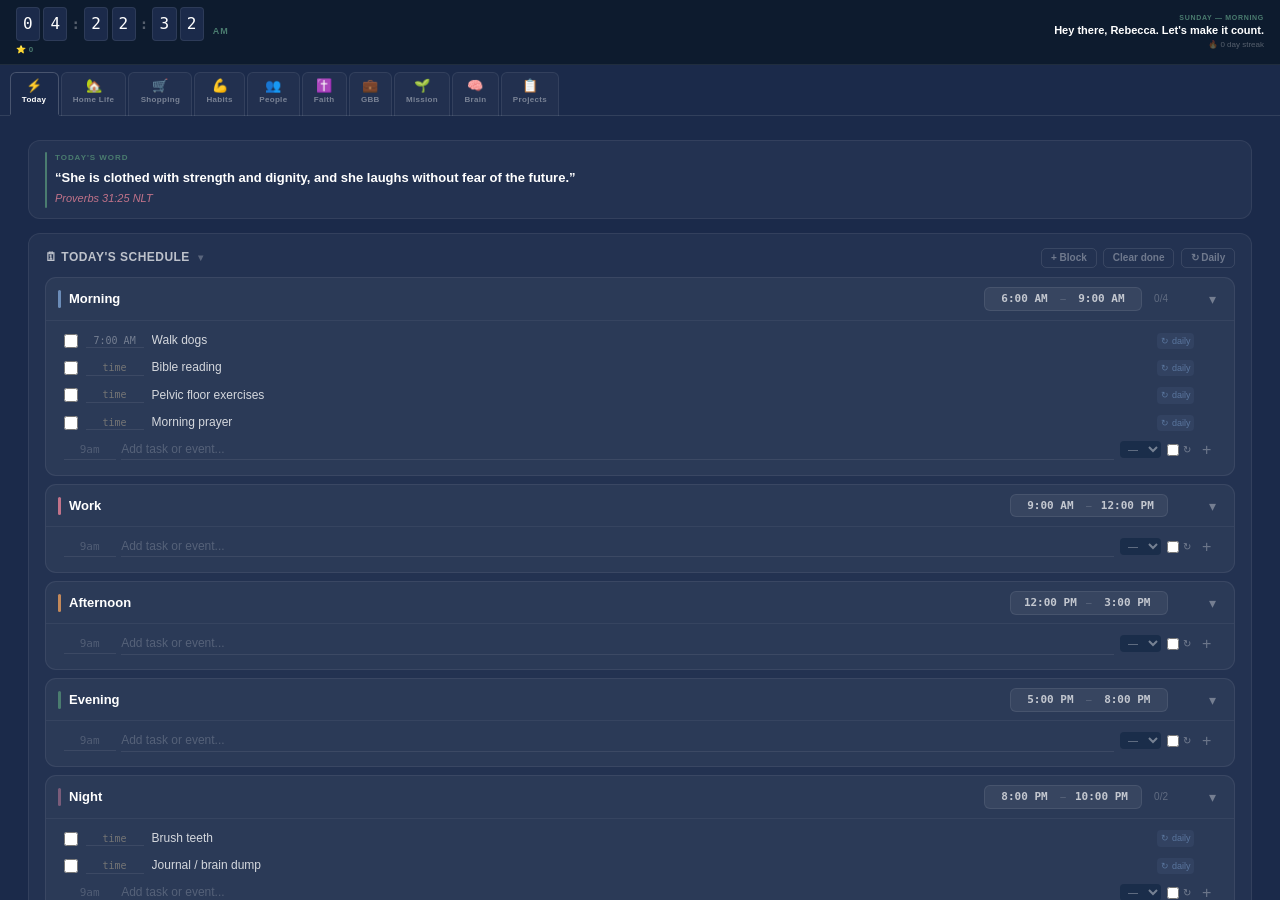
==== index.html @ 8260371f "habits today compact collapsible above at a glance" ====
<!DOCTYPE html>
<html lang="en">
<head>
<meta charset="UTF-8"/>
<meta name="viewport" content="width=device-width, initial-scale=1.0"/>
<title>My Portal — Rebecca Holka</title>
<link href="https://fonts.googleapis.com/css2?family=Cormorant+Garamond:ital,wght@0,400;0,500;0,600;1,400;1,500;1,600&family=DM+Sans:wght@300;400;500;600&display=swap" rel="stylesheet"/>
<style>
*{box-sizing:border-box;margin:0;padding:0}
:root{
  --navy:#1B2A4A;--peony:#C2738A;--sage:#4A7C6F;--amber:#C4895A;
  --plum:#7A5C7A;--teal:#2D6B6B;--cream:#F7EEF1;--faith:#6B8CB8;
  --sidebar-w:220px;
}
html,body{height:100%;font-family:'Inter',sans-serif;background:var(--navy);color:#fff;line-height:1.6;overflow:hidden}
select,select option{background:#1a2d4a;color:#fff;}

/* ══ LAYOUT ══ */
#app{display:flex;height:100vh;position:relative;flex-direction:column}


.nav-panel{
  position:absolute;left:52px;top:0;bottom:0;
  width:220px;
  background:#0d1b2e;
  border-right:1px solid rgba(255,255,255,.1);
  display:flex;flex-direction:column;
  z-index:40;
  transform:translateX(-100%);
  transition:transform .22s cubic-bezier(.4,0,.2,1);
  box-shadow:4px 0 20px rgba(0,0,0,.4);
}
.nav-panel.open{transform:translateX(0)}
.nav-panel-header{padding:1rem 1rem .75rem;border-bottom:1px solid rgba(255,255,255,.06);display:flex;align-items:center;justify-content:space-between}
.nav-panel-title{font-family:'Montserrat',sans-serif;font-size:18px;font-weight:500;color:#fff}
.nav-panel-close{background:none;border:none;color:rgba(255,255,255,.35);cursor:pointer;font-size:18px;padding:2px 5px;line-height:1;transition:color .15s}
.nav-panel-close:hover{color:#fff}
.nav-panel-body{flex:1;overflow-y:auto;padding:.4rem .6rem}
.nav-group-label{font-size:9px;letter-spacing:.15em;text-transform:uppercase;color:rgba(255,255,255,.2);padding:.5rem .4rem .2rem;display:block}
.nav-btn{
  display:flex;align-items:center;gap:8px;width:100%;
  padding:.45rem .55rem;border-radius:7px;
  font-size:13px;font-weight:500;color:rgba(255,255,255,.55);
  cursor:pointer;transition:all .15s;margin-bottom:1px;
  background:none;border:none;font-family:'Inter',sans-serif;text-align:left;
}
.nav-btn:hover{background:rgba(255,255,255,.06);color:rgba(255,255,255,.9)}
.nav-btn.active{color:#fff;font-weight:600}
.nav-btn.active.tab-home{background:rgba(196,137,90,.18)}
.nav-btn.active.tab-homelife{background:rgba(168,152,128,.18)}
.nav-btn.active.tab-people{background:rgba(45,107,107,.18)}
.nav-btn.active.tab-faith{background:rgba(107,140,184,.18)}
.nav-btn.active.tab-mission{background:rgba(74,124,111,.18)}
.nav-btn.active.tab-brain{background:rgba(122,92,122,.18)}
.nav-btn.active.tab-habits{background:rgba(74,124,111,.18)}
.nav-btn.active.tab-shopping{background:rgba(196,137,90,.18)}
.nav-btn.active.tab-business{background:rgba(194,115,138,.18)}
.nav-emoji{font-size:14px;width:18px;text-align:center;flex-shrink:0}
.nav-external{font-size:9px;opacity:.4;margin-left:auto}
.nav-panel-footer{padding:.75rem 1rem;border-top:1px solid rgba(255,255,255,.06)}
.user-row{display:flex;align-items:center;gap:8px}
.user-av{width:26px;height:26px;border-radius:50%;background:var(--peony);display:flex;align-items:center;justify-content:center;font-size:11px;font-weight:700;flex-shrink:0}
.user-name{font-size:11px;font-weight:600;color:#fff}
.user-email{font-size:9px;color:rgba(255,255,255,.3)}
.pts-display{font-size:10px;color:var(--sage);margin-top:.2rem;font-weight:600}

/* Nav panel overlay — desktop just darkens content area, mobile covers all */
.nav-overlay{
  display:none;position:absolute;
  top:0;left:272px;right:0;bottom:0;
  background:rgba(0,0,0,.25);z-index:39;
  cursor:pointer;
}
.nav-overlay.open{display:block}

/* ══ CONTENT AREA ══ */
.content{flex:1;display:flex;flex-direction:column;overflow:hidden;position:relative;}


/* ══ HEADER ══ */
.app-header{
  display:flex;align-items:center;justify-content:space-between;
  padding:.6rem 1.1rem .6rem .875rem;
  background:rgba(0,0,0,.2);
  border-bottom:1px solid rgba(255,255,255,.06);
  flex-shrink:0;gap:.75rem;
}
.header-left{display:flex;align-items:center;gap:.6rem;min-width:0;flex:1}
.header-section-title{
  font-family:'Montserrat',sans-serif;
  font-size:18px;font-weight:500;color:#fff;
  white-space:nowrap;
}
.header-recent-tabs{display:flex;gap:.25rem;align-items:center;overflow:hidden;flex:1}
.recent-tab-pill{
  font-size:10px;font-weight:500;color:rgba(255,255,255,.35);
  padding:.18rem .55rem;border-radius:999px;
  border:1px solid rgba(255,255,255,.08);
  background:none;cursor:pointer;white-space:nowrap;
  transition:all .15s;font-family:'Inter',sans-serif;
  flex-shrink:0;
}
.recent-tab-pill:hover{color:#fff;border-color:rgba(255,255,255,.25)}
.header-right{display:flex;align-items:center;gap:.5rem;flex-shrink:0}
.header-time{font-family:'JetBrains Mono',monospace;font-size:11px;color:rgba(255,255,255,.25);padding:.25rem .5rem;background:rgba(255,255,255,.04);border-radius:5px}
.header-pts{font-size:11px;font-weight:700;color:var(--sage);padding:.25rem .6rem;background:rgba(74,124,111,.1);border-radius:999px}
.header-sync{font-size:10px;color:rgba(255,255,255,.25);padding:.25rem .5rem;background:rgba(255,255,255,.04);border-radius:5px;cursor:pointer;border:none;font-family:'Inter',sans-serif;transition:all .15s}
.header-sync:hover{color:#fff;background:rgba(255,255,255,.08)}

/* TOP TABS — recent visited pills */
.top-tabs{display:none}

/* PAGE CONTENT */
.pages{flex:1;overflow-y:auto;background:var(--navy)}
.page{display:none;padding:1.5rem 1.75rem;min-height:100%}
.page.active{display:block;animation:fadeIn .2s ease}
@keyframes fadeIn{from{opacity:0;transform:translateY(6px)}to{opacity:1;transform:translateY(0)}}

/* MOBILE */
@media(max-width:768px){
  .nav-panel{left:0;width:80vw;max-width:280px;transform:translateX(-110%);z-index:100}
  .nav-panel.open{transform:translateX(0)}
  .nav-overlay{left:0;z-index:99}
  .nav-overlay.open{display:block}
  .content.panel-open{margin-left:0}
  .mob-toggle{display:flex!important}
}

/* PAGE CONTENT */
.pages{flex:1;overflow-y:auto;background:var(--navy)}
.page{display:none;padding:1.5rem 1.75rem;min-height:100%}
.page.active{display:block;animation:fadeIn .2s ease}
@keyframes fadeIn{from{opacity:0;transform:translateY(6px)}to{opacity:1;transform:translateY(0)}}

/* ══ COMMON COMPONENTS ══ */
.page-header{margin-bottom:1.25rem}
.page-eyebrow{font-size:10px;letter-spacing:.14em;text-transform:uppercase;color:rgba(255,255,255,.3);margin-bottom:.25rem}
.page-title{font-family:'Montserrat',sans-serif;font-size:26px;font-weight:500;color:#fff}
.page-title em{font-style:italic}

.s-label{font-size:10px;letter-spacing:.12em;text-transform:uppercase;color:rgba(255,255,255,.28);margin-bottom:.5rem;margin-top:1.1rem;display:flex;align-items:center;justify-content:space-between}
.s-action{font-size:10px;color:var(--peony);cursor:pointer;letter-spacing:0;text-transform:none;font-weight:600;background:none;border:none;font-family:'Inter',sans-serif}

.card{background:rgba(255,255,255,.04);border:1px solid rgba(255,255,255,.07);border-radius:12px;padding:1rem 1.1rem;margin-bottom:.75rem}
.card-hdr{display:flex;align-items:center;justify-content:space-between;margin-bottom:.75rem}
.card-title{font-size:11px;font-weight:700;letter-spacing:.1em;text-transform:uppercase;color:rgba(255,255,255,.32)}
.card-link{font-size:11px;color:var(--peony);text-decoration:none;font-weight:600;cursor:pointer}
.card-link:hover{opacity:.75}

.grid2{display:grid;grid-template-columns:1fr 1fr;gap:12px;margin-bottom:.75rem}
.grid3{display:grid;grid-template-columns:1fr 1fr 1fr;gap:10px;margin-bottom:.75rem}
.grid4{display:grid;grid-template-columns:repeat(auto-fill,minmax(72px,1fr));gap:5px;margin-bottom:.5rem}

.dump-box{background:rgba(255,255,255,.05);border:1.5px solid rgba(255,255,255,.09);border-radius:12px;padding:.875rem 1rem;margin-bottom:.75rem}
.dump-box:focus-within{border-color:var(--peony)}
.dump-textarea{width:100%;background:none;border:none;outline:none;font-family:'Inter',sans-serif;font-size:13px;color:#fff;resize:none;min-height:70px;line-height:1.6}
.dump-textarea::placeholder{color:rgba(255,255,255,.22)}

.add-row{display:flex;gap:7px;margin-bottom:.6rem}
.add-input{flex:1;background:rgba(255,255,255,.05);border:1px solid rgba(255,255,255,.09);border-radius:7px;padding:.55rem .8rem;font-family:'Inter',sans-serif;font-size:13px;color:#fff;outline:none}
.add-input:focus{border-color:var(--peony)}
.add-input::placeholder{color:rgba(255,255,255,.22)}
.add-btn{background:rgba(255,255,255,.08);border:1px solid rgba(255,255,255,.11);color:rgba(255,255,255,.65);border-radius:7px;padding:.55rem .9rem;font-family:'Inter',sans-serif;font-size:12px;font-weight:600;cursor:pointer;transition:all .15s;white-space:nowrap}
.add-btn:hover{background:var(--peony);border-color:var(--peony);color:#fff}
.add-select{background:rgba(255,255,255,.05);border:1px solid rgba(255,255,255,.09);border-radius:7px;padding:.55rem .7rem;font-family:'Inter',sans-serif;font-size:12px;color:#fff;outline:none}

.items{display:flex;flex-direction:column;gap:5px;margin-bottom:.6rem}
.item{background:rgba(255,255,255,.04);border:1px solid rgba(255,255,255,.06);border-radius:9px;padding:.65rem .875rem;display:flex;align-items:flex-start;gap:9px;transition:background .15s}
.item:hover{background:rgba(255,255,255,.07)}
.item-dot{width:7px;height:7px;border-radius:50%;flex-shrink:0;margin-top:5px}
.item-text{flex:1;font-size:13px;color:rgba(255,255,255,.82);line-height:1.45;word-break:break-word}
.item-text[contenteditable=true]{outline:none;border-bottom:1px dashed rgba(255,255,255,.12)}
.item-meta{font-size:10px;color:rgba(255,255,255,.28);margin-top:2px}
.item-actions{display:flex;gap:3px;opacity:0;transition:opacity .15s;flex-shrink:0}
.item:hover .item-actions{opacity:1}
.item-btn{background:none;border:none;color:rgba(255,255,255,.28);cursor:pointer;font-size:11px;padding:1px 5px;border-radius:3px;transition:all .15s;font-family:'Inter',sans-serif}
.item-btn:hover{background:rgba(255,255,255,.08);color:#fff}
.item-btn.del:hover{background:rgba(192,57,43,.18);color:#F1948A}





/* SCHEDULE */
.schedule-block{background:rgba(255,255,255,.04);border:1px solid rgba(255,255,255,.07);border-radius:11px;margin-bottom:8px;overflow:hidden;transition:border-color .2s}
.schedule-block:focus-within{border-color:rgba(255,255,255,.14)}
.schedule-header{display:flex;align-items:center;gap:.5rem;padding:.55rem .75rem;border-bottom:1px solid rgba(255,255,255,.05);cursor:pointer}
.schedule-header:hover{background:rgba(255,255,255,.03)}
.schedule-block-color{width:3px;height:18px;border-radius:999px;flex-shrink:0}
.schedule-block-name{font-size:13px;font-weight:600;color:#fff;outline:none;background:none;border:none;font-family:inherit;flex:1;min-width:0;border-bottom:1px solid transparent;transition:border-color .15s;cursor:text}
.schedule-block-name:focus{border-bottom-color:var(--peony)}
.schedule-time-range{display:flex;align-items:center;gap:.2rem;flex-shrink:0;background:rgba(255,255,255,.06);border:1px solid rgba(255,255,255,.08);border-radius:6px;padding:.18rem .45rem}
.schedule-time-range:focus-within{border-color:var(--peony);background:rgba(194,115,138,.08)}
.schedule-time-input{font-size:11px;font-weight:600;color:rgba(255,255,255,.7);background:none;border:none;outline:none;font-family:'JetBrains Mono',monospace;width:65px;text-align:center;transition:color .15s;cursor:text;padding:.1rem 0}
.schedule-time-input:focus{color:#fff}
.schedule-time-sep{font-size:10px;color:rgba(255,255,255,.2)}
.schedule-block-actions{display:flex;gap:.25rem;opacity:0;transition:opacity .15s;flex-shrink:0}
.schedule-header:hover .schedule-block-actions{opacity:1}
.schedule-block-btn{background:none;border:none;color:rgba(255,255,255,.35);cursor:pointer;font-size:11px;padding:2px 5px;border-radius:4px;font-family:inherit;transition:all .15s}
.schedule-block-btn:hover{background:rgba(255,255,255,.08);color:#fff}
.schedule-block-btn.del:hover{color:#F1948A}
.schedule-items{padding:.4rem .75rem .5rem}
.schedule-item{display:flex;align-items:center;gap:.5rem;padding:.3rem .35rem;border-radius:6px;transition:background .15s;group:true}
.schedule-item:hover{background:rgba(255,255,255,.04)}
.schedule-item-check{width:14px;height:14px;accent-color:var(--sage);flex-shrink:0;cursor:pointer}
.schedule-item-text{flex:1;font-size:12px;color:rgba(255,255,255,.8);outline:none;background:none;border:none;font-family:inherit;border-bottom:1px solid transparent;transition:border-color .15s;line-height:1.4;min-width:0}
.schedule-item-text:focus{border-bottom-color:var(--peony);color:#fff}
.schedule-item-text.done-item{text-decoration:line-through;color:rgba(255,255,255,.3)}
.schedule-item-badge{font-size:9px;font-weight:700;padding:1px 5px;border-radius:999px;flex-shrink:0}
.schedule-item-badge.p1{background:rgba(241,148,138,.2);color:#F1948A}
.schedule-item-badge.p2{background:rgba(196,137,90,.2);color:var(--amber)}
.schedule-item-badge.p3{background:rgba(107,140,184,.2);color:var(--faith)}
.schedule-item-badge.appt{background:rgba(194,115,138,.2);color:var(--peony)}
.schedule-item-time{font-size:10px;color:rgba(255,255,255,.3);font-family:'JetBrains Mono',monospace;flex-shrink:0}
.schedule-item-del{background:none;border:none;color:rgba(255,255,255,.0);cursor:pointer;font-size:10px;padding:1px 3px;flex-shrink:0;transition:color .15s}
.schedule-item:hover .schedule-item-del{color:rgba(255,255,255,.25)}
.schedule-item-del:hover{color:#F1948A!important}
.schedule-add-row{display:flex;gap:.35rem;padding:.15rem .35rem .4rem;align-items:center}
.schedule-add-input{flex:1;background:none;border:none;border-bottom:1px solid rgba(255,255,255,.08);outline:none;font-family:inherit;font-size:12px;color:rgba(255,255,255,.6);padding:.2rem 0;transition:border-color .2s}
.schedule-add-input:focus{border-bottom-color:var(--peony);color:#fff}
.schedule-add-input::placeholder{color:rgba(255,255,255,.2)}
.schedule-add-time{width:52px;background:none;border:none;border-bottom:1px solid rgba(255,255,255,.08);outline:none;font-family:'JetBrains Mono',monospace;font-size:11px;color:rgba(255,255,255,.4);padding:.2rem 0;text-align:center;transition:border-color .2s}
.schedule-add-time:focus{border-bottom-color:var(--peony);color:#fff}
.schedule-add-time::placeholder{color:rgba(255,255,255,.18)}
.schedule-add-btn{background:none;border:none;color:rgba(255,255,255,.3);cursor:pointer;font-size:16px;padding:2px 5px;transition:color .15s;line-height:1;flex-shrink:0}
.schedule-add-btn:hover{color:var(--sage)}
.schedule-add-select{background:#1a2d4a;border:none;outline:none;font-family:inherit;font-size:10px;color:rgba(255,255,255,.4);border-radius:4px;padding:2px 4px;flex-shrink:0}

/* PRIORITY CARDS */
.priority-cards{display:flex;flex-direction:column;gap:5px;margin-bottom:.5rem}
.priority-card{display:flex;align-items:flex-start;gap:.5rem;padding:.55rem .7rem;background:rgba(255,255,255,.04);border:1px solid rgba(255,255,255,.06);border-radius:9px;cursor:pointer;transition:all .15s}
.priority-card:hover{background:rgba(255,255,255,.08);border-color:rgba(255,255,255,.12)}
.priority-card.done-priority{opacity:.45}
.priority-num{font-family:'Montserrat',sans-serif;font-size:20px;font-weight:600;color:rgba(255,255,255,.12);flex-shrink:0;width:18px;line-height:1.1}
.priority-card-check{width:15px;height:15px;accent-color:var(--sage);flex-shrink:0;margin-top:3px;cursor:pointer}
.priority-card-content{flex:1;min-width:0}
.priority-card-title{font-size:13px;font-weight:500;color:#fff;line-height:1.4}
.priority-card-meta{display:flex;gap:.35rem;align-items:center;margin-top:.2rem;flex-wrap:wrap}
.priority-card-proj{font-size:9px;font-weight:700;padding:1px 5px;border-radius:999px;text-transform:uppercase}
.priority-card-pts{font-size:9px;color:rgba(255,255,255,.3)}
.priority-empty-slot{padding:.55rem .7rem;border:1px dashed rgba(255,255,255,.08);border-radius:9px;font-size:12px;color:rgba(255,255,255,.2);font-style:italic;text-align:center;cursor:pointer;transition:all .15s}
.priority-empty-slot:hover{border-color:rgba(255,255,255,.18);color:rgba(255,255,255,.45)}



.schedule-item-recur{font-size:9px;color:rgba(107,140,184,.7);flex-shrink:0;padding:1px 4px;border-radius:4px;background:rgba(107,140,184,.1)}
.schedule-recur-toggle{display:flex;align-items:center;gap:.3rem;font-size:10px;color:rgba(255,255,255,.35);cursor:pointer;flex-shrink:0;user-select:none}
.schedule-recur-toggle input{accent-color:var(--faith);width:12px;height:12px}

/* BILLS */
.bills-summary{display:grid;grid-template-columns:1fr 1fr 1fr;gap:8px;margin-bottom:.875rem}
.bill-sum-card{background:rgba(255,255,255,.04);border:1px solid rgba(255,255,255,.06);border-radius:9px;padding:.65rem .75rem;text-align:center}
.bill-sum-val{font-size:20px;font-weight:700;font-family:'Montserrat',sans-serif;color:#fff;line-height:1}
.bill-sum-label{font-size:9px;color:rgba(255,255,255,.3);text-transform:uppercase;letter-spacing:.08em;margin-top:.2rem}
.bill-item{background:rgba(255,255,255,.04);border:1px solid rgba(255,255,255,.06);border-radius:10px;padding:.65rem .875rem;margin-bottom:5px;display:flex;align-items:flex-start;gap:.6rem;transition:all .15s;border-left:3px solid rgba(255,255,255,.1)}
.bill-item:hover{background:rgba(255,255,255,.07)}
.bill-item.overdue{border-left-color:#F1948A;background:rgba(241,148,138,.04)}
.bill-item.due-soon{border-left-color:var(--amber);background:rgba(196,137,90,.04)}
.bill-item.paid{opacity:.42;border-left-color:var(--sage)}
.bill-check{width:15px;height:15px;accent-color:var(--sage);flex-shrink:0;margin-top:3px;cursor:pointer}
.bill-info{flex:1;min-width:0}
.bill-name{font-size:13px;font-weight:500;color:#fff;outline:none;background:none;border:none;font-family:inherit;border-bottom:1px solid transparent;transition:border-color .15s;padding:.1rem 0;width:100%}
.bill-name:focus{border-bottom-color:var(--peony)}
.bill-name.paid-name{text-decoration:line-through;color:rgba(255,255,255,.3)}
.bill-amount-input{font-size:12px;font-weight:700;color:var(--amber);outline:none;background:none;border:none;font-family:inherit;border-bottom:1px solid transparent;transition:border-color .15s;width:75px}
.bill-amount-input:focus{border-bottom-color:var(--peony)}
.bill-due-input{font-size:10px;color:rgba(255,255,255,.35);background:none;border:none;outline:none;font-family:'JetBrains Mono',monospace;border-bottom:1px solid transparent;transition:border-color .15s;cursor:pointer}
.bill-due-input:focus{border-bottom-color:var(--peony);color:#fff}
.bill-badge{font-size:9px;padding:1px 6px;border-radius:999px;font-weight:600}
.bill-actions{display:flex;gap:.25rem;opacity:0;transition:opacity .15s;flex-shrink:0;margin-top:2px}
.bill-item:hover .bill-actions{opacity:1}

/* FINANCIAL LINKS */
.fin-links{display:flex;flex-direction:column;gap:4px;margin-bottom:.75rem}
.fin-link-item{display:flex;align-items:center;gap:.5rem;padding:.45rem .6rem;background:rgba(255,255,255,.04);border:1px solid rgba(255,255,255,.06);border-radius:8px;transition:background .15s}
.fin-link-item:hover{background:rgba(255,255,255,.08)}
.fin-link-icon{font-size:14px;flex-shrink:0;width:20px;text-align:center}
.fin-link-name{font-size:12px;font-weight:500;color:#fff;outline:none;background:none;border:none;font-family:inherit;flex:1;border-bottom:1px solid transparent;transition:border-color .15s}
.fin-link-name:focus{border-bottom-color:var(--peony)}
.fin-link-url{font-size:11px;color:var(--faith);text-decoration:none;outline:none;background:none;border:none;font-family:'JetBrains Mono',monospace;flex:1;border-bottom:1px solid transparent;transition:border-color .15s;cursor:pointer;white-space:nowrap;overflow:hidden;text-overflow:ellipsis;max-width:180px}
.fin-link-url:focus{border-bottom-color:var(--peony);color:#fff}
.fin-link-actions{display:flex;gap:.25rem;opacity:0;transition:opacity .15s}
.fin-link-item:hover .fin-link-actions{opacity:1}

/* HOME BILLS WIDGET */
.bills-widget-item{display:flex;align-items:center;gap:.5rem;padding:.35rem .4rem;border-radius:6px;font-size:12px;transition:background .15s}
.bills-widget-item:hover{background:rgba(255,255,255,.05)}
.bills-widget-dot{width:6px;height:6px;border-radius:50%;flex-shrink:0}
.bills-widget-name{flex:1;color:rgba(255,255,255,.75);font-size:12px}
.bills-widget-amount{color:var(--amber);font-weight:700;font-size:11px;flex-shrink:0}
.bills-widget-due{font-size:10px;color:rgba(255,255,255,.28);font-family:'JetBrains Mono',monospace;flex-shrink:0}


/* PERSISTENT HEADER */





.greeting-date{font-size:10px;color:rgba(255,255,255,.3);margin-top:1px;font-weight:500}







.scripture-label{font-size:8px;font-weight:700;letter-spacing:.12em;color:#4A7C6F;text-transform:uppercase;margin-bottom:3px;font-family:'Montserrat',sans-serif}
.scripture-text-new{font-size:12px;font-weight:700;color:#fff;line-height:1.5;font-family:'Montserrat',sans-serif}
.scripture-ref-new{font-size:10px;color:#C2738A;margin-top:2px;font-style:italic;font-weight:500}

/* HORIZONTAL TAB NAV */
.horiz-tabs{
  display:flex;flex-wrap:wrap-reverse;gap:2px;
  padding:.4rem .6rem 0;
  border-bottom:1px solid rgba(255,255,255,.1);
  width:100%;
}
.horiz-tab{
  display:flex;flex-direction:column;align-items:center;gap:2px;
  padding:.38rem .7rem .48rem;
  border-radius:6px 6px 0 0;
  border:1px solid rgba(255,255,255,.08);
  border-bottom:none;
  background:rgba(255,255,255,.03);
  cursor:pointer;white-space:nowrap;flex-shrink:0;
  transition:all .15s;font-family:'Montserrat',sans-serif;
  position:relative;bottom:-1px;
}
.horiz-tab:hover{background:rgba(255,255,255,.07);border-color:rgba(255,255,255,.15)}
.horiz-tab.active{
  background:#1B2A4A;
  border-color:rgba(255,255,255,.2);
  border-bottom:2px solid #1B2A4A;
  z-index:2;
}
.horiz-tab-icon{font-size:13px;line-height:1}
.horiz-tab-label{font-size:8px;font-weight:600;color:rgba(255,255,255,.4);letter-spacing:.04em}
.horiz-tab.active .horiz-tab-label{color:#fff}
.horiz-tabs-border{display:none}


/* HOME PAGE DESIGN */
.card{background:rgba(255,255,255,.04);border:1px solid rgba(255,255,255,.07);border-radius:12px;padding:.875rem 1rem;margin-bottom:10px;transition:border-color .2s}
.card-hdr{display:flex;align-items:center;justify-content:space-between;margin-bottom:.6rem;user-select:none}
.card-title{font-size:12px;font-weight:700;color:rgba(255,255,255,.7);letter-spacing:.04em;font-family:'Montserrat',sans-serif;display:flex;align-items:center;gap:.25rem}
.s-action{font-size:10px;font-weight:600;color:rgba(255,255,255,.35);background:none;border:1px solid rgba(255,255,255,.1);border-radius:5px;padding:.2rem .55rem;cursor:pointer;font-family:'Montserrat',sans-serif;transition:all .15s;text-decoration:none;white-space:nowrap}
.s-action:hover{color:#fff;border-color:rgba(255,255,255,.3)}

/* CONTACT CARD */
.contact-grid{display:grid;grid-template-columns:repeat(auto-fill,minmax(180px,1fr));gap:10px;margin-bottom:.75rem}
.contact-card{background:rgba(255,255,255,.04);border:1px solid rgba(255,255,255,.06);border-radius:12px;padding:1rem;cursor:pointer;transition:all .2s;position:relative;overflow:hidden}
.contact-card::before{content:'';position:absolute;top:0;left:0;right:0;height:3px}
.contact-card:hover{background:rgba(255,255,255,.08);border-color:rgba(255,255,255,.12);transform:translateY(-1px)}
.contact-av{width:36px;height:36px;border-radius:50%;display:flex;align-items:center;justify-content:center;font-size:13px;font-weight:700;margin-bottom:.6rem;flex-shrink:0}
.contact-name{font-size:14px;font-weight:600;color:#fff;margin-bottom:.15rem;line-height:1.3}
.contact-role{font-size:10px;color:rgba(255,255,255,.35);line-height:1.4;margin-bottom:.5rem}
.contact-badges{display:flex;gap:.3rem;flex-wrap:wrap}
.contact-badge{font-size:9px;padding:1px 6px;border-radius:999px;font-weight:600}
.contact-prayer-icon{position:absolute;top:.6rem;right:.6rem;font-size:13px}

/* CONTACT DETAIL PANEL */
.contact-detail{background:rgba(255,255,255,.03);border:1px solid rgba(255,255,255,.07);border-radius:14px;margin-bottom:.75rem;overflow:hidden}
.contact-detail-header{display:flex;align-items:center;gap:1rem;padding:1.25rem;border-bottom:1px solid rgba(255,255,255,.06);background:rgba(255,255,255,.03)}
.contact-detail-av{width:48px;height:48px;border-radius:50%;display:flex;align-items:center;justify-content:center;font-size:18px;font-weight:700;flex-shrink:0}
.contact-detail-name{font-size:18px;font-weight:600;color:#fff;font-family:'Montserrat',sans-serif;margin-bottom:.2rem}
.contact-detail-role{font-size:12px;color:rgba(255,255,255,.4)}
.contact-detail-actions{margin-left:auto;display:flex;gap:.4rem}
.contact-action-btn{background:rgba(255,255,255,.06);border:1px solid rgba(255,255,255,.1);color:rgba(255,255,255,.6);border-radius:7px;padding:.4rem .75rem;font-size:11px;font-weight:500;cursor:pointer;font-family:'Inter',sans-serif;transition:all .15s;text-decoration:none;display:inline-flex;align-items:center;gap:4px}
.contact-action-btn:hover{background:rgba(255,255,255,.1);color:#fff}
.contact-action-btn.primary{background:var(--peony);border-color:var(--peony);color:#fff}

.contact-detail-body{padding:1rem 1.25rem}
.contact-field-grid{display:grid;grid-template-columns:1fr 1fr;gap:.75rem;margin-bottom:.875rem}
.contact-field{display:flex;flex-direction:column;gap:.2rem}
.contact-field-label{font-size:9px;letter-spacing:.12em;text-transform:uppercase;color:rgba(255,255,255,.28)}
.contact-field-value{font-size:13px;color:rgba(255,255,255,.8);outline:none;background:none;border:none;font-family:'Inter',sans-serif;border-bottom:1px solid transparent;transition:border-color .15s;padding:.1rem 0;width:100%}
.contact-field-value:focus{border-bottom-color:var(--peony);color:#fff}
.contact-field-value::placeholder{color:rgba(255,255,255,.2)}
.contact-section-divider{font-size:9px;letter-spacing:.15em;text-transform:uppercase;color:rgba(255,255,255,.2);margin:.875rem 0 .5rem;padding-bottom:.3rem;border-bottom:1px solid rgba(255,255,255,.05)}
.contact-social-grid{display:grid;grid-template-columns:repeat(auto-fill,minmax(140px,1fr));gap:.5rem;margin-bottom:.75rem}
.contact-social-item{display:flex;align-items:center;gap:.4rem;background:rgba(255,255,255,.04);border-radius:7px;padding:.4rem .6rem}
.contact-social-icon{font-size:12px;flex-shrink:0;width:16px;text-align:center}
.contact-social-input{background:none;border:none;outline:none;font-family:'Inter',sans-serif;font-size:11px;color:rgba(255,255,255,.7);flex:1;width:100%}
.contact-social-input::placeholder{color:rgba(255,255,255,.2)}
.contact-social-input:focus{color:#fff}
.contact-money-grid{display:grid;grid-template-columns:1fr 1fr;gap:.75rem;margin-bottom:.75rem}
.contact-money-card{background:rgba(255,255,255,.04);border-radius:8px;padding:.75rem}
.contact-money-label{font-size:9px;color:rgba(255,255,255,.3);text-transform:uppercase;letter-spacing:.1em;margin-bottom:.3rem}
.contact-money-val{font-size:20px;font-weight:700;color:#fff;font-family:'Montserrat',sans-serif;outline:none;border-bottom:1px solid transparent;transition:border-color .15s;background:none;border:none;width:100%;font-family:'Montserrat',sans-serif}
.contact-money-val:focus{border-bottom-color:var(--amber)}
.activity-log{display:flex;flex-direction:column;gap:4px;margin-top:.4rem}
.activity-item{display:flex;align-items:flex-start;gap:.5rem;padding:.4rem .5rem;border-radius:6px;background:rgba(255,255,255,.03)}
.activity-icon{font-size:12px;flex-shrink:0;margin-top:1px}
.activity-text{font-size:11px;color:rgba(255,255,255,.6);flex:1;line-height:1.4}
.activity-date{font-size:10px;color:rgba(255,255,255,.25);flex-shrink:0;font-family:'JetBrains Mono',monospace}

/* ADD CONTACT FORM */
.add-contact-form{background:rgba(255,255,255,.04);border:1px solid rgba(255,255,255,.08);border-radius:12px;padding:1.1rem;margin-bottom:.75rem;display:none}
.add-contact-form.open{display:block}

/* NEED TO WIDGET */
.needto-list{display:flex;flex-direction:column;gap:5px;margin-bottom:.5rem}
.needto-item{display:flex;align-items:flex-start;gap:8px;padding:.6rem .75rem;background:rgba(255,255,255,.04);border:1px solid rgba(255,255,255,.06);border-radius:9px;transition:all .15s;position:relative}
.needto-item:hover{background:rgba(255,255,255,.07)}
.needto-item.done{opacity:.4}
.needto-item.done .needto-text{text-decoration:line-through}
.needto-type-icon{font-size:16px;flex-shrink:0;width:22px;text-align:center;margin-top:1px}
.needto-content{flex:1;min-width:0}
.needto-person{font-size:10px;font-weight:700;color:var(--peony);margin-bottom:1px;letter-spacing:.04em;text-transform:uppercase}
.needto-text{font-size:13px;color:rgba(255,255,255,.82);line-height:1.4}
.needto-due{font-size:10px;color:rgba(255,255,255,.28);margin-top:2px}
.needto-due.overdue{color:#F1948A}
.needto-due.soon{color:var(--amber)}
.needto-actions{display:flex;gap:3px;opacity:0;transition:opacity .15s;flex-shrink:0}
.needto-item:hover .needto-actions{opacity:1}
.needto-add-form{background:rgba(255,255,255,.04);border:1px solid rgba(255,255,255,.08);border-radius:10px;padding:.875rem;margin-top:.5rem;display:none}
.needto-add-form.open{display:block}
.needto-type-picker{display:flex;gap:.3rem;flex-wrap:wrap;margin-bottom:.6rem}
.nt-btn{font-size:11px;padding:.3rem .75rem;border-radius:999px;border:1px solid rgba(255,255,255,.1);background:none;color:rgba(255,255,255,.4);cursor:pointer;font-family:inherit;transition:all .15s}
.nt-btn:hover{border-color:rgba(255,255,255,.3);color:#fff}
.nt-btn.selected{background:rgba(194,115,138,.2);border-color:var(--peony);color:var(--peony)}

/* DRAG AND DROP */
.drag-over{background:rgba(194,115,138,.1)!important;border:1px dashed var(--peony)!important}
.dragging{opacity:.5;transform:scale(.98)}
.check-item{cursor:grab}
.check-item:active{cursor:grabbing}
.drag-handle{color:rgba(255,255,255,.2);cursor:grab;font-size:12px;padding:0 4px;flex-shrink:0;user-select:none}
.drag-handle:hover{color:rgba(255,255,255,.5)}
.check-item{background:rgba(255,255,255,.04);border:1px solid rgba(255,255,255,.06);border-radius:9px;padding:.62rem .875rem;display:flex;align-items:flex-start;gap:9px;transition:background .15s}
.check-item:hover{background:rgba(255,255,255,.07)}
.check-item input[type=checkbox]{width:15px;height:15px;accent-color:var(--peony);flex-shrink:0;margin-top:2px;cursor:pointer}
.check-item label{font-size:13px;color:rgba(255,255,255,.82);flex:1;cursor:pointer;line-height:1.4}
.check-item.done label{text-decoration:line-through;color:rgba(255,255,255,.3)}
.check-actions{display:flex;gap:3px;opacity:0;transition:opacity .15s}
.check-item:hover .check-actions{opacity:1}

.badge{display:inline-block;font-size:9px;font-weight:700;letter-spacing:.07em;text-transform:uppercase;padding:2px 7px;border-radius:999px}
.badge-active{background:rgba(46,125,82,.18);color:#82C4B5}
.badge-pending{background:rgba(196,137,90,.18);color:var(--amber)}
.badge-building{background:rgba(194,115,138,.18);color:var(--peony)}
.badge-paused{background:rgba(122,92,122,.18);color:#C4A8C4}

.stat-row{display:grid;grid-template-columns:repeat(auto-fill,minmax(120px,1fr));gap:9px;margin-bottom:.75rem}
.stat{background:rgba(255,255,255,.04);border:1px solid rgba(255,255,255,.06);border-radius:9px;padding:.875rem}
.stat-val{font-size:22px;font-weight:700;color:#fff;line-height:1;margin-bottom:.2rem}
.stat-val[contenteditable=true]{outline:none;border-bottom:1px dashed rgba(255,255,255,.18)}
.stat-label{font-size:9px;color:rgba(255,255,255,.32);letter-spacing:.05em;text-transform:uppercase}

.tabs-inner{display:flex;gap:3px;margin-bottom:.875rem;border-bottom:1px solid rgba(255,255,255,.06);padding-bottom:.6rem;flex-wrap:wrap}
.tab-inner{font-size:11px;font-weight:500;padding:.3rem .75rem;border-radius:5px;cursor:pointer;color:rgba(255,255,255,.4);transition:all .15s;background:none;border:none;font-family:'Inter',sans-serif}
.tab-inner:hover{color:rgba(255,255,255,.75)}
.tab-inner.active{background:rgba(255,255,255,.08);color:#fff}
.tab-content-inner{display:none}
.tab-content-inner.active{display:block}

.link-grid{display:grid;grid-template-columns:repeat(auto-fill,minmax(140px,1fr));gap:7px;margin-bottom:.75rem}
.qlink{display:flex;align-items:center;gap:7px;background:rgba(255,255,255,.04);border:1px solid rgba(255,255,255,.06);border-radius:8px;padding:.65rem .8rem;font-size:12px;font-weight:500;color:rgba(255,255,255,.58);text-decoration:none;cursor:pointer;transition:all .15s}
.qlink:hover{background:rgba(255,255,255,.08);color:#fff;border-color:rgba(255,255,255,.12)}
.qlink-emoji{font-size:14px;flex-shrink:0}

.milestone{background:linear-gradient(135deg,rgba(74,124,111,.2),rgba(74,124,111,.1));border:1px solid rgba(74,124,111,.25);border-radius:10px;padding:.875rem 1rem;margin-bottom:.75rem;display:flex;align-items:center;gap:10px}
.milestone-icon{font-size:20px;flex-shrink:0}
.milestone-text strong{display:block;color:#fff;font-size:13px;margin-bottom:.1rem}
.milestone-text span{font-size:12px;color:rgba(255,255,255,.5)}


/* MINI CLOCK ROW */
.clock-row{display:flex;align-items:center;justify-content:space-between;padding:.5rem 1.25rem;border-bottom:1px solid rgba(255,255,255,.06);cursor:pointer;transition:background .15s;user-select:none}
.clock-row:hover{background:rgba(255,255,255,.02)}
.clock-row-left{display:flex;align-items:center}
.mini-flip-group{display:flex;align-items:center;gap:.2rem}
.mini-flip-card{background:#1B2A4A;border-radius:4px;padding:.18rem .38rem;font-family:'JetBrains Mono',monospace;font-size:16px;font-weight:500;color:#fff;letter-spacing:.02em;min-width:24px;text-align:center;border:1px solid rgba(255,255,255,.08)}
.mini-flip-sep{color:rgba(255,255,255,.3);font-size:14px;font-weight:700;font-family:'JetBrains Mono',monospace;padding:0 1px}
.mini-ampm{font-size:9px;font-weight:700;color:#4A7C6F;letter-spacing:.12em;margin-left:.35rem;align-self:flex-end;padding-bottom:2px}
.clock-row-right{display:flex;flex-direction:column;align-items:flex-end;gap:1px}
.clock-row-day{font-size:9px;font-weight:700;color:#4A7C6F;letter-spacing:.1em;text-transform:uppercase}
.clock-row-date{font-size:10px;color:rgba(255,255,255,.35)}
.clock-row-chevron{font-size:9px;color:rgba(255,255,255,.2);margin-top:1px;transition:transform .2s}
.clock-row-chevron.open{transform:rotate(180deg)}

/* FLIP CLOCK */
.flip-display{display:flex;align-items:center;justify-content:center;gap:1.5rem;margin-bottom:1rem;padding:1.25rem;background:rgba(0,0,0,.25);border:1px solid rgba(255,255,255,.07);border-radius:14px;flex-wrap:wrap}
.flip-section{display:flex;flex-direction:column;align-items:center;gap:.4rem}
.flip-section-label{font-size:9px;letter-spacing:.15em;text-transform:uppercase;color:rgba(255,255,255,.25)}
.flip-group{display:flex;gap:.3rem;align-items:center}
.flip-separator{font-size:28px;font-weight:700;color:rgba(255,255,255,.3);line-height:1;margin-bottom:.25rem}
.flip-card{position:relative;width:44px;height:56px;perspective:400px}
.flip-card-inner{width:100%;height:100%;position:relative;transform-style:preserve-3d}
.flip-upper,.flip-lower{position:absolute;width:100%;height:50%;left:0;overflow:hidden;background:#1a2d50;border-radius:4px 4px 0 0}
.flip-lower{top:50%;border-radius:0 0 4px 4px;background:#152540}
.flip-upper span,.flip-lower span{position:absolute;width:100%;height:200%;display:flex;align-items:center;justify-content:center;font-family:"Cormorant Garamond",serif;font-size:36px;font-weight:600;color:#fff;line-height:1}
.flip-lower span{bottom:0}
.flip-line{position:absolute;top:50%;left:0;width:100%;height:1px;background:rgba(0,0,0,.4);z-index:10}
.flip-shadow-top{position:absolute;bottom:0;left:0;width:100%;height:40%;background:linear-gradient(to bottom,transparent,rgba(0,0,0,.3));z-index:5}
.flip-shadow-bot{position:absolute;top:0;left:0;width:100%;height:40%;background:linear-gradient(to top,transparent,rgba(0,0,0,.3));z-index:5}
.flip-animating .flip-upper{animation:flipTop .25s ease-in forwards}
.flip-animating .flip-lower{animation:flipBot .25s ease-out .25s forwards}
 flipTop{0%{transform:rotateX(0)}100%{transform:rotateX(-90deg)}}
 flipBot{0%{transform:rotateX(90deg)}100%{transform:rotateX(0)}}
.flip-cal-day{font-family:"Cormorant Garamond",serif;font-size:52px;font-weight:600;color:#fff;line-height:1;text-align:center;background:#1a2d50;border-radius:6px;padding:.1rem .5rem;min-width:64px}
.flip-cal-month{font-size:11px;font-weight:700;letter-spacing:.15em;text-transform:uppercase;color:var(--peony);background:var(--peony);background:rgba(194,115,138,.15);border:1px solid rgba(194,115,138,.25);border-radius:999px;padding:.25rem .75rem;margin-top:.25rem}
.flip-cal-dow{font-size:10px;color:rgba(255,255,255,.35);letter-spacing:.1em;text-transform:uppercase;margin-top:.2rem}
.flip-divider{width:1px;height:60px;background:rgba(255,255,255,.08)}

/* scripture styles moved to scripture-bar */

.finance-grid{display:grid;grid-template-columns:1fr 1fr;gap:9px;margin-bottom:.75rem}
.finance-card{background:rgba(255,255,255,.04);border:1px solid rgba(255,255,255,.06);border-radius:10px;padding:1rem}
.finance-label{font-size:9px;letter-spacing:.1em;text-transform:uppercase;color:rgba(255,255,255,.28);margin-bottom:.4rem}
.finance-amount{font-size:24px;font-weight:700;color:#fff;font-family:'Montserrat',sans-serif;outline:none}
.finance-amount[contenteditable=true]{border-bottom:1px dashed rgba(255,255,255,.18)}

.person-grid{display:grid;grid-template-columns:repeat(auto-fill,minmax(160px,1fr));gap:9px;margin-bottom:.75rem}
.person-card{background:rgba(255,255,255,.04);border:1px solid rgba(255,255,255,.06);border-radius:10px;padding:.875rem;cursor:pointer;transition:all .2s;position:relative}
.person-card:hover{background:rgba(255,255,255,.07);border-color:rgba(255,255,255,.12)}
.person-av{width:32px;height:32px;border-radius:50%;display:flex;align-items:center;justify-content:center;font-size:12px;font-weight:700;margin-bottom:.6rem}
.person-name{font-size:13px;font-weight:600;color:#fff;margin-bottom:.15rem}
.person-role{font-size:10px;color:rgba(255,255,255,.32)}
.person-prayer{position:absolute;top:.6rem;right:.6rem;font-size:12px}

.detail-panel{background:rgba(255,255,255,.04);border:1px solid rgba(255,255,255,.07);border-radius:12px;padding:1rem 1.1rem;margin-bottom:.75rem;display:none}
.detail-panel.active{display:block}
.detail-hdr{display:flex;justify-content:space-between;align-items:center;margin-bottom:.875rem}
.detail-name{font-size:15px;font-weight:600;color:#fff}
.close-btn{background:none;border:none;color:rgba(255,255,255,.28);cursor:pointer;font-size:15px;padding:2px 5px;transition:color .15s}
.close-btn:hover{color:#fff}

.habit-dot-grid{display:flex;gap:5px;flex-wrap:wrap;margin-top:.5rem}
.h-dot{width:26px;height:26px;border-radius:50%;border:1.5px solid rgba(255,255,255,.1);display:flex;align-items:center;justify-content:center;font-size:11px;cursor:pointer;transition:all .2s;title:attr(title)}
.h-dot.done{background:var(--sage);border-color:var(--sage)}

.glance-grid{display:grid;grid-template-columns:repeat(3,1fr);gap:7px}
.glance-item{background:rgba(255,255,255,.04);border-radius:8px;padding:.65rem;text-align:center;cursor:pointer;transition:background .15s}
.glance-item:hover{background:rgba(255,255,255,.08)}
.glance-val{font-size:22px;font-weight:700;color:#fff;line-height:1;margin-bottom:.15rem}
.glance-label{font-size:9px;letter-spacing:.06em;text-transform:uppercase;color:rgba(255,255,255,.28)}
.glance-dot{width:5px;height:5px;border-radius:50%;margin:.3rem auto 0;background:rgba(255,255,255,.12)}
.glance-dot.on{background:var(--peony);animation:blink 2s infinite}
@keyframes blink{0%,100%{opacity:1}50%{opacity:.3}}

.appt-item{display:flex;align-items:flex-start;gap:9px;padding:.55rem .7rem;background:rgba(255,255,255,.04);border-radius:7px;border-left:2px solid var(--peony);margin-bottom:5px}
.appt-time{font-size:11px;font-weight:700;color:var(--peony);flex-shrink:0;min-width:40px;margin-top:1px}
.appt-title{font-size:12px;color:#fff;flex:1}
.appt-del{background:none;border:none;color:rgba(255,255,255,.2);cursor:pointer;font-size:11px;padding:1px 4px}
.appt-del:hover{color:#F1948A}

.priority-row{background:rgba(255,255,255,.04);border-radius:9px;margin-bottom:6px;border:1px solid rgba(255,255,255,.06);overflow:hidden;transition:border-color .2s}
.priority-row:focus-within{border-color:rgba(194,115,138,.3)}
.priority-row.done-priority{opacity:.5}
.priority-row.migrated-priority{border-color:rgba(196,137,90,.2);background:rgba(196,137,90,.05)}
.priority-top{display:flex;align-items:flex-start;gap:9px;padding:.55rem .7rem}
.priority-num{font-family:'Montserrat',sans-serif;font-size:18px;color:rgba(255,255,255,.1);flex-shrink:0;width:16px;line-height:1}
.priority-check{width:16px;height:16px;accent-color:var(--sage);flex-shrink:0;margin-top:3px;cursor:pointer}
.priority-input{flex:1;background:none;border:none;outline:none;font-family:'Inter',sans-serif;font-size:13px;color:rgba(255,255,255,.8);resize:none;line-height:1.4;min-height:20px}
.priority-input::placeholder{color:rgba(255,255,255,.2)}
.priority-input:focus{color:#fff}
.priority-input.done-text{text-decoration:line-through;color:rgba(255,255,255,.35)}
.priority-meta{padding:.3rem .7rem .5rem 2.5rem;display:flex;align-items:center;gap:.4rem;flex-wrap:wrap}
.priority-link-btn{font-size:10px;padding:2px 8px;border-radius:999px;border:1px solid rgba(255,255,255,.1);background:none;color:rgba(255,255,255,.3);cursor:pointer;font-family:inherit;transition:all .15s}
.priority-link-btn:hover{border-color:var(--peony);color:var(--peony)}
.priority-link-btn.linked{border-color:var(--sage);color:var(--sage);background:rgba(74,124,111,.1)}
.priority-migrated-badge{font-size:9px;color:var(--amber);font-weight:700;letter-spacing:.06em}
.priority-pts{font-size:9px;font-weight:700;padding:2px 7px;border-radius:999px;background:rgba(74,124,111,.15);color:var(--sage)}
.priority-link-panel{padding:.4rem .7rem .6rem 2.5rem;display:none;border-top:1px solid rgba(255,255,255,.05)}
.priority-link-panel.open{display:block}

/* GBB LINK CARD */
.gbb-portal-card{background:linear-gradient(135deg,rgba(194,115,138,.15),rgba(194,115,138,.08));border:1px solid rgba(194,115,138,.25);border-radius:14px;padding:1.25rem 1.5rem;margin-bottom:1rem;display:flex;align-items:center;justify-content:space-between;gap:1rem}
.gbb-portal-title{font-family:'Montserrat',sans-serif;font-size:20px;color:#fff;margin-bottom:.2rem}
.gbb-portal-sub{font-size:12px;color:rgba(255,255,255,.4)}
.gbb-portal-btn{background:var(--peony);color:#fff;border:none;border-radius:999px;padding:.65rem 1.5rem;font-family:'Inter',sans-serif;font-size:13px;font-weight:600;cursor:pointer;text-decoration:none;white-space:nowrap;display:inline-block}
.gbb-portal-btn:hover{opacity:.85}

.tool-card{display:flex;flex-direction:column;align-items:center;gap:3px;background:rgba(255,255,255,.03);border:1px solid rgba(255,255,255,.06);border-radius:7px;padding:.4rem .3rem;font-size:9px;font-weight:500;color:rgba(255,255,255,.5);text-decoration:none;cursor:pointer;transition:all .15s;text-align:center;min-width:0}
.tool-card:hover{background:rgba(255,255,255,.08);color:#fff;border-color:rgba(255,255,255,.12)}
.tool-link-sm{font-size:11px;color:rgba(255,255,255,.35);text-decoration:none;padding:.2rem .6rem;border-radius:999px;border:1px solid rgba(255,255,255,.08);transition:all .15s;white-space:nowrap}
.tool-link-sm:hover{color:rgba(255,255,255,.75);border-color:rgba(255,255,255,.2)}
.tool-emoji{font-size:16px}

/* TOAST */
.toast{position:fixed;bottom:1.25rem;right:1.25rem;background:var(--sage);color:#fff;padding:.65rem 1.1rem;border-radius:9px;font-size:12px;font-weight:500;display:none;z-index:300;animation:slideUp .25s ease}
.toast.show{display:block}
@keyframes slideUp{from{opacity:0;transform:translateY(8px)}to{opacity:1;transform:translateY(0)}}

/* MOBILE */
.mob-toggle{display:none;position:fixed;top:.65rem;left:.65rem;z-index:200;background:var(--peony);border:none;border-radius:7px;padding:.4rem .55rem;cursor:pointer;color:#fff;font-size:15px}
@media(max-width:768px){
  .mob-toggle{display:block}
  .sidebar{
    position:fixed;top:0;left:0;bottom:0;z-index:100;
    transform:translateX(-100%);transition:transform .25s;
    width:80vw;max-width:280px;
    background:#0e1f35;
    box-shadow:4px 0 24px rgba(0,0,0,.6);
  }
  .sidebar.open{transform:translateX(0)}
  .sidebar-overlay{display:none;position:fixed;inset:0;background:rgba(0,0,0,.5);z-index:99}
  .sidebar.open ~ .sidebar-overlay{display:block}
  #app{display:block}
  .content{height:100vh}
  .page{padding:1rem .875rem}
  .grid2,.finance-grid{grid-template-columns:1fr}
  .grid3,.glance-grid{grid-template-columns:1fr 1fr 1fr}
  .person-grid{grid-template-columns:1fr 1fr}
}
</style>
</head>
<body>
<div id="app">

<!-- ══ CONTENT ══ -->
<div class="content" id="main-content">

  <!-- PERSISTENT HEADER -->
  <div class="portal-header">

    <!-- COMPACT HEADER ROW -->

    <!-- CLOCK + GREETING row -->
    <div style="background:#0d1b2e;border-bottom:1px solid rgba(255,255,255,.08);padding:.45rem 1rem;display:flex;align-items:center;justify-content:space-between">

      <!-- CLOCK left -->
      <div style="display:flex;flex-direction:column;gap:3px">
        <div class="mini-flip-group">
          <div class="mini-flip-card"><span id="mcu-h1">0</span></div>
          <div class="mini-flip-card"><span id="mcu-h2">0</span></div>
          <div class="mini-flip-sep">:</div>
          <div class="mini-flip-card"><span id="mcu-m1">0</span></div>
          <div class="mini-flip-card"><span id="mcu-m2">0</span></div>
          <div class="mini-flip-sep">:</div>
          <div class="mini-flip-card"><span id="mcu-s1">0</span></div>
          <div class="mini-flip-card"><span id="mcu-s2">0</span></div>
          <div class="mini-ampm" id="mini-ampm">AM</div>
        </div>
        <div style="font-size:8px;font-weight:700;color:#4A7C6F;letter-spacing:.04em" id="header-pts">⭐ 0</div>
      </div>

      <!-- GREETING right -->
      <div style="text-align:right">
        <div style="font-size:7px;font-weight:700;color:#4A7C6F;letter-spacing:.1em;text-transform:uppercase;font-family:'Montserrat',sans-serif" id="greeting-label">Tuesday — Afternoon</div>
        <div style="font-size:11px;font-weight:700;color:#fff;line-height:1.3;font-family:'Montserrat',sans-serif" id="greeting-name">Hey there, Rebecca.</div>
        <div style="font-size:8px;color:rgba(255,255,255,.3);margin-top:1px" id="greeting-streak">🔥 0</div>
      </div>

    </div>

    <!-- HORIZONTAL TAB NAV -->
    <div class="horiz-tabs" id="horiz-tabs">
      <div class="horiz-tab active" data-tab="home" onclick="goTab('home',this)"><div class="horiz-tab-icon">⚡</div><div class="horiz-tab-label">Today</div></div>
      <div class="horiz-tab" data-tab="homelife" onclick="goTab('homelife',this)"><div class="horiz-tab-icon">🏡</div><div class="horiz-tab-label">Home Life</div></div>
      <div class="horiz-tab" data-tab="shopping" onclick="goTab('shopping',this)"><div class="horiz-tab-icon">🛒</div><div class="horiz-tab-label">Shopping</div></div>
      <div class="horiz-tab" data-tab="habits" onclick="goTab('habits',this)"><div class="horiz-tab-icon">💪</div><div class="horiz-tab-label">Habits</div></div>
      <div class="horiz-tab" data-tab="people" onclick="goTab('people',this)"><div class="horiz-tab-icon">👥</div><div class="horiz-tab-label">People</div></div>
      <div class="horiz-tab" data-tab="faith" onclick="goTab('faith',this)"><div class="horiz-tab-icon">✝️</div><div class="horiz-tab-label">Faith</div></div>
      <div class="horiz-tab" data-tab="business" onclick="goTab('business',this)"><div class="horiz-tab-icon">💼</div><div class="horiz-tab-label">GBB</div></div>
      <div class="horiz-tab" data-tab="mission" onclick="goTab('mission',this)"><div class="horiz-tab-icon">🌱</div><div class="horiz-tab-label">Mission</div></div>
      <div class="horiz-tab" data-tab="brain" onclick="goTab('brain',this)"><div class="horiz-tab-icon">🧠</div><div class="horiz-tab-label">Brain</div></div>
      <a class="horiz-tab" href="projects.html" style="text-decoration:none"><div class="horiz-tab-icon">📋</div><div class="horiz-tab-label">Projects</div></a>
    </div>

  </div><!-- end portal-header -->

  <!-- TOP TABS (hidden — kept for JS compatibility) -->
  <div class="top-tabs" id="top-tabs" style="display:none">
    <button class="top-tab active" data-tab="home" onclick="goTab('home',this)">⚡ Today</button>
    <button class="top-tab" data-tab="homelife" onclick="goTab('homelife',this)">🏡 Home Life</button>
    <button class="top-tab" data-tab="shopping" onclick="goTab('shopping',this)">🛒 Shopping</button>
    <button class="top-tab" data-tab="habits" onclick="goTab('habits',this)">💪 Habits</button>
    <button class="top-tab" data-tab="people" onclick="goTab('people',this)">👥 People</button>
    <button class="top-tab" data-tab="faith" onclick="goTab('faith',this)">✝️ Faith</button>
    <button class="top-tab" data-tab="business" onclick="goTab('business',this)">💼 GBB</button>
    <button class="top-tab" data-tab="mission" onclick="goTab('mission',this)">🌱 Mission</button>
    <button class="top-tab" data-tab="brain" onclick="goTab('brain',this)">🧠 Brain</button>
  </div>

  <div class="horiz-tabs-border"></div>
  <!-- PAGES -->
  <div class="pages">

    <!-- ══════════ HOME ══════════ -->
        <div class="page active" id="page-home">

      <!-- TODAY'S SCRIPTURE -->
      <div class="card" style="margin-bottom:14px;padding:.65rem 1rem">
        <div style="display:flex;align-items:flex-start;gap:.5rem">
          <div style="width:2px;background:#4A7C6F;border-radius:999px;align-self:stretch;min-height:32px;flex-shrink:0"></div>
          <div style="flex:1">
            <div style="font-size:8px;font-weight:700;color:#4A7C6F;letter-spacing:.12em;text-transform:uppercase;margin-bottom:3px;font-family:'Montserrat',sans-serif">Today's Word</div>
            <div class="scripture-text" id="scripture-verse" style="font-size:13px;font-weight:700;color:#fff;line-height:1.5;font-family:'Montserrat',sans-serif"></div>
            <div class="scripture-ref" id="scripture-cite" style="font-size:11px;color:#C2738A;font-style:italic;margin-top:3px;font-weight:500"></div>
          </div>
        </div>
      </div>

      <!-- SCHEDULE -->
      <div class="card" style="margin-bottom:14px">
        <div class="card-hdr" data-collapse="sched">
          <div class="card-title">🗓 Today's Schedule <span class="collapse-chevron" style="color:rgba(255,255,255,.25);font-size:10px;margin-left:.25rem">▾</span></div>
          <div style="display:flex;gap:.4rem">
            <button class="s-action" onclick="addScheduleBlock()">+ Block</button>
            <button class="s-action" onclick="clearDoneScheduleItems()">Clear done</button>
            <button class="s-action" onclick="toggleManageRecurring()">↻ Daily</button>
          </div>
        </div>
        <!-- MANAGE RECURRING -->
        <div id="schedule-card-body">
        <div id="manage-recurring" style="display:none;background:rgba(107,140,184,.06);border:1px solid rgba(107,140,184,.15);border-radius:9px;padding:.75rem;margin-bottom:.75rem">
          <div style="font-size:10px;font-weight:700;letter-spacing:.1em;text-transform:uppercase;color:var(--faith);margin-bottom:.5rem">↻ Daily Recurring Items</div>
          <div id="recurring-list"></div>
          <div style="font-size:11px;color:rgba(255,255,255,.25);margin-top:.4rem;font-style:italic">These populate automatically every morning. Edit inline or ✕ to remove.</div>
          </div>
        <div id="schedule-wrap"></div>
        </div>
      </div>

      <!-- TODAY'S PRIORITIES -->
      <div class="card" style="margin-bottom:14px">
        <div class="card-hdr" data-collapse="priorities">
          <div class="card-title">🎯 Today's Priorities <span class="collapse-chevron" style="color:rgba(255,255,255,.25);font-size:10px;margin-left:.25rem">▾</span></div>
          <a class="s-action" href="projects.html?view=today" style="text-decoration:none">All tasks →</a>
        </div>
        <div id="priorities-body">
        <div class="priority-cards" id="priority-cards"></div>
        <div style="font-size:11px;color:rgba(255,255,255,.25);font-style:italic" id="priority-hint">Flag tasks as P1 · P2 · P3 in any section to surface them here</div>
        </div>
      </div>

      <!-- DAILY LOG WIDGET -->
      <div class="card" style="margin-bottom:14px">
        <div class="card-hdr" data-collapse="log">
          <div class="card-title">📓 Today's Log <span class="collapse-chevron" style="color:rgba(255,255,255,.25);font-size:10px;margin-left:.25rem">▾</span></div>
          <div style="display:flex;gap:.4rem;align-items:center">
            <select class="add-select" id="log-symbol-select" style="font-size:11px;padding:.28rem .5rem;max-width:110px">
              <option value="•">• Task</option>
              <option value="○">○ Event</option>
              <option value="—">— Note</option>
              <option value="*">* Priority</option>
              <option value="†">† Prayer</option>
              <option value="!">! Idea</option>
            </select>
            <select class="add-select" id="log-tag-select" style="font-size:11px;padding:.28rem .5rem;max-width:100px">
              <option value="">No tag</option>
              <option value="home">🏡 Home</option>
              <option value="business">💼 Business</option>
              <option value="faith">✝️ Faith</option>
              <option value="people">👥 People</option>
              <option value="health">💪 Health</option>
              <option value="mission">🌱 Mission</option>
            </select>
            <a href="daily.html" style="font-size:11px;color:rgba(255,255,255,.35);text-decoration:none;padding:.28rem .55rem;border:1px solid rgba(255,255,255,.1);border-radius:5px;transition:all .15s" onmouseover="this.style.color='#fff'" onmouseout="this.style.color='rgba(255,255,255,.35)'">Full log →</a>
          </div>
        </div>
        <div id="log-body">
        <div class="add-row" style="margin-bottom:.5rem">
          <input class="add-input" id="log-entry-input" placeholder="Log something for today..." style="flex:1" onkeydown="if(event.key==='Enter')addDailyLogEntry()"/>
          <button class="add-btn" onclick="addDailyLogEntry()">Log</button>
        </div>
        <div id="home-log-list" style="display:flex;flex-direction:column;gap:3px;max-height:160px;overflow-y:auto"></div>
        </div>
      </div>

      <!-- BILLS WIDGET -->
      <div class="card" style="margin-bottom:14px" id="home-bills-card">
        <div class="card-hdr" data-collapse="bills">
          <div class="card-title">💳 Bills & Money <span class="collapse-chevron" style="color:rgba(255,255,255,.25);font-size:10px;margin-left:.25rem">▾</span></div>
          <button class="s-action" onclick="goToBills()">All bills →</button>
        </div>
        <div id="bills-body"><div id="home-bills-list" style="display:flex;flex-direction:column;gap:3px"></div>
        <div id="home-bills-empty" style="font-size:12px;color:rgba(255,255,255,.2);font-style:italic;display:none">No upcoming bills</div></div>
      </div>


      <!-- NEED TO -->
      <!-- NEED TO -->
      <div class="card" style="margin-bottom:14px">
        <div class="card-hdr" data-collapse="needto">
          <div class="card-title">⚡ Need To <span class="collapse-chevron" style="color:rgba(255,255,255,.25);font-size:10px;margin-left:.25rem">▾</span></div>
          <button class="s-action" onclick="toggleNeedToForm()">+ Add</button>
        </div>
        <div id="needto-body"><div class="needto-list" id="needto-list"></div>
        <div id="needto-empty" style="font-size:12px;color:rgba(255,255,255,.2);font-style:italic;display:none">Nothing pending</div>
        <div class="needto-add-form" id="needto-form">
          <div class="needto-type-picker" id="needto-type-picker">
            <button class="nt-btn selected" data-type="call" data-icon="📞" onclick="selectNTType(this)">📞 Call</button>
            <button class="nt-btn" data-type="email" data-icon="✉️" onclick="selectNTType(this)">✉️ Email</button>
            <button class="nt-btn" data-type="text" data-icon="💬" onclick="selectNTType(this)">💬 Text</button>
            <button class="nt-btn" data-type="errand" data-icon="🚗" onclick="selectNTType(this)">🚗 Errand</button>
            <button class="nt-btn" data-type="followup" data-icon="📋" onclick="selectNTType(this)">📋 Follow up</button>
            <button class="nt-btn" data-type="pay" data-icon="💰" onclick="selectNTType(this)">💰 Pay</button>
          </div>
          <div class="add-row" style="margin-bottom:.5rem">
            <select class="add-select" id="needto-person-select" style="flex:1">
              <option value="">Select person...</option>
            </select>
            <input class="add-input" id="needto-person-other" placeholder="Or type name..." style="flex:1"/>
          </div>
          <div class="add-row">
            <input class="add-input" id="needto-note" placeholder="What about? (optional)..." style="flex:1"/>
            <input class="add-input" id="needto-due" type="date" style="max-width:140px"/>
            <button class="add-btn" onclick="addNeedTo()">Add</button>
          </div>
        </div>
        </div>
      </div>


      <!-- HABIT SNAPSHOT — compact collapsible -->
      <div class="card" style="margin-bottom:10px">
        <div class="card-hdr" data-collapse="habits-snap">
          <div class="card-title">💪 Habits Today <span class="collapse-chevron" style="color:rgba(255,255,255,.25);font-size:10px;margin-left:.25rem">▾</span></div>
          <div style="display:flex;align-items:center;gap:.5rem">
            <span style="font-size:10px;color:rgba(255,255,255,.3)"><span id="snap-done">0</span>/<span id="snap-total">0</span> · <span id="snap-pts" style="color:var(--sage)">0</span>pts</span>
            <span class="s-action" onclick="goTab('habits',null);event.stopPropagation()">Open →</span>
          </div>
        </div>
        <div id="habits-snap-body">
          <div class="habit-dot-grid" id="habit-dots" style="margin-top:.3rem"></div>
        </div>
      </div>

      <div class="grid2">
        <!-- AT A GLANCE -->
        <div class="card">
          <div class="card-hdr" data-collapse="glance"><div class="card-title">👁 At a Glance <span class="collapse-chevron" style="color:rgba(255,255,255,.25);font-size:10px;margin-left:.25rem">▾</span></div></div>
          <div id="glance-body"><div class="glance-grid">
            <div class="glance-item" onclick="window.location='projects.html?view=today'"><div class="glance-val" id="g-tasks">—</div><div class="glance-label">Tasks</div><div class="glance-dot" id="gd-tasks"></div></div>
            <div class="glance-item" onclick="goTab('people',null)"><div class="glance-val" id="g-followup">—</div><div class="glance-label">Follow ups</div><div class="glance-dot" id="gd-followup"></div></div>
            <div class="glance-item" onclick="goTab('faith',null)"><div class="glance-val" id="g-prayers">—</div><div class="glance-label">Prayers</div><div class="glance-dot" id="gd-prayers"></div></div>
            <div class="glance-item" onclick="goTab('shopping',null)"><div class="glance-val" id="g-shopping">—</div><div class="glance-label">Shopping</div><div class="glance-dot" id="gd-shopping"></div></div>
            <div class="glance-item" onclick="goTab('mission',null)"><div class="glance-val" id="g-mission">—</div><div class="glance-label">Mission</div><div class="glance-dot" id="gd-mission"></div></div>
            <div class="glance-item" onclick="goTab('brain',null)"><div class="glance-val" id="g-brain">—</div><div class="glance-label">Brain</div><div class="glance-dot" id="gd-brain"></div></div>
          </div></div>
        </div>
      </div>


      <!-- QUICK ACCESS -->
      <div class="card">
        <div class="card-hdr" data-collapse="quickaccess"><div class="card-title">⚡ Quick Access <span class="collapse-chevron" style="color:rgba(255,255,255,.25);font-size:10px;margin-left:.25rem">▾</span></div></div>
        <div id="quickaccess-body"><div class="grid4">
          <div class="tool-card" onclick="goTab('faith',null)" style="border-color:rgba(107,140,184,.3);background:rgba(107,140,184,.08)"><div class="tool-emoji">✝️</div>Faith</div>
          <div class="tool-card" onclick="goTab('brain',null)"><div class="tool-emoji">🧠</div>Brain Dump</div>
          <a class="tool-card" href="daily.html" style="border-color:rgba(194,115,138,.3);background:rgba(194,115,138,.08)"><div class="tool-emoji">📓</div>Daily Log</a>
          <div class="tool-card" onclick="goTab('habits',null)"><div class="tool-emoji">💪</div>Habits</div>
          <div class="tool-card" onclick="goTab('people',null)"><div class="tool-emoji">👥</div>People</div>
          <div class="tool-card" onclick="goTab('shopping',null)"><div class="tool-emoji">🛒</div>Shopping</div>
          <div class="tool-card" onclick="goTab('business',null)"><div class="tool-emoji">💼</div>GBB</div>
          <div class="tool-card" onclick="goTab('mission',null)"><div class="tool-emoji">🌱</div>Mission</div>
          <div class="tool-card" onclick="goTab('homelife',null)"><div class="tool-emoji">🏡</div>Home Life</div>
          <a class="tool-card" href="https://getbookednbranded.pages.dev" target="_blank"><div class="tool-emoji">🌐</div>GBB Site</a>
          <a class="tool-card" href="https://calendly.com/rebeccaannexo/meet" target="_blank"><div class="tool-emoji">📅</div>Calendly</a>
          <a class="tool-card" href="https://drive.google.com" target="_blank"><div class="tool-emoji">📁</div>Drive</a>
          <a class="tool-card" href="https://dash.cloudflare.com" target="_blank"><div class="tool-emoji">☁️</div>Cloudflare</a>
          <a class="tool-card" href="https://github.com" target="_blank"><div class="tool-emoji">💻</div>GitHub</a>
          <a class="tool-card" href="https://script.google.com" target="_blank"><div class="tool-emoji">⚙️</div>Apps Script</a>
          <a class="tool-card" href="https://console.cloud.google.com" target="_blank"><div class="tool-emoji">🔑</div>Cloud Console</a>
          <a class="tool-card" href="projects.html"><div class="tool-emoji">📋</div>Project Board</a>
          <a class="tool-card" href="https://getbookednbranded.pages.dev/prospecting-audit-tool.html" target="_blank"><div class="tool-emoji">🔍</div>Prospect Audit</a>
        </div>
      </div>
    </div>

    <div class="page" id="page-homelife">
      <div class="page-header">
        <div class="page-eyebrow">Household · Seth · Bruno · Lavender · Shadow</div>
        <div class="page-title">Home <em>Life</em></div>
      </div>
      <div class="tabs-inner">
        <button class="tab-inner active" onclick="innerTab(this,'hl-tasks')">Tasks</button>
        <button class="tab-inner" onclick="innerTab(this,'hl-seth')">Seth</button>
        <button class="tab-inner" onclick="innerTab(this,'hl-dogs')">Dogs</button>
        <button class="tab-inner" onclick="innerTab(this,'hl-errands')">Errands</button>
        <button class="tab-inner" onclick="innerTab(this,'hl-finances')">Finances</button>
        <button class="tab-inner" onclick="innerTab(this,'hl-goals')">Goals</button>
        <button class="tab-inner" onclick="innerTab(this,'hl-notes')">Notes</button>
        <button class="tab-inner" onclick="innerTab(this,'hl-bills')">Bills</button>
      </div>
      <div class="tab-content-inner active" id="hl-tasks">
        <div class="add-row"><input class="add-input" id="hl-task-in" placeholder="Add household task..." onkeydown="if(event.key==='Enter')addCheck('hl-task-in','hl-task-list','hl_tasks')"/><button class="add-btn" onclick="addCheck('hl-task-in','hl-task-list','hl_tasks')">Add</button></div>
        <div class="items" id="hl-task-list"></div>
      </div>
      <div class="tab-content-inner" id="hl-seth">
        <div class="milestone"><div class="milestone-icon">🌿</div><div class="milestone-text"><strong>Seth — 9 months sober from kratom</strong><span>Real. Hard. Worth marking.</span></div></div>
        <div class="tabs-inner">
          <button class="tab-inner active" onclick="innerTab(this,'seth-discuss')">To Discuss</button>
          <button class="tab-inner" onclick="innerTab(this,'seth-legal')">Legal / Fynnlea</button>
          <button class="tab-inner" onclick="innerTab(this,'seth-work')">Work / Income</button>
          <button class="tab-inner" onclick="innerTab(this,'seth-notes')">Notes</button>
          <button class="tab-inner" onclick="innerTab(this,'seth-prayer')">Prayer</button>
        </div>
        <div class="tab-content-inner active" id="seth-discuss">
          <div class="add-row"><input class="add-input" id="seth-dis-in" placeholder="Things to bring to Seth when timing is right..." onkeydown="if(event.key==='Enter')addCheck('seth-dis-in','seth-dis-list','seth_discuss')"/><button class="add-btn" onclick="addCheck('seth-dis-in','seth-dis-list','seth_discuss')">Add</button></div>
          <div class="items" id="seth-dis-list"></div>
        </div>
        <div class="tab-content-inner" id="seth-legal">
          <div class="add-row"><input class="add-input" id="seth-legal-in" placeholder="Legal update or action item..." onkeydown="if(event.key==='Enter')addItem('seth-legal-in','seth-legal-list','seth_legal','{amber}')"/><button class="add-btn" onclick="addItem('seth-legal-in','seth-legal-list','seth_legal','var(--amber)')">Add</button></div>
          <div class="items" id="seth-legal-list"></div>
          <div class="dump-box" style="margin-top:.5rem"><textarea class="dump-textarea" id="seth-legal-notes" placeholder="Legal notes, court dates, Fynnlea updates..." onblur="saveText('seth-legal-notes','seth_legal_notes')" style="min-height:60px"></textarea></div>
        </div>
        <div class="tab-content-inner" id="seth-work">
          <div class="stat-row"><div class="stat"><div class="stat-val" id="seth-week" contenteditable="true" onblur="saveText('seth-week','seth_week')">$0</div><div class="stat-label">Uber this week</div></div><div class="stat"><div class="stat-val" id="seth-month" contenteditable="true" onblur="saveText('seth-month','seth_month')">$0</div><div class="stat-label">This month</div></div></div>
          <div class="dump-box"><textarea class="dump-textarea" id="seth-work-notes" placeholder="Uber Black · fleet notes · income tracking..." onblur="saveText('seth-work-notes','seth_work_notes')" style="min-height:60px"></textarea></div>
        </div>
        <div class="tab-content-inner" id="seth-notes">
          <div class="dump-box"><textarea class="dump-textarea" id="seth-notes-text" placeholder="Notes about Seth, your relationship, things you're working through together..." onblur="saveText('seth-notes-text','seth_notes')" style="min-height:120px"></textarea></div>
        </div>
        <div class="tab-content-inner" id="seth-prayer">
          <div class="add-row"><input class="add-input" id="seth-pray-in" placeholder="Prayer for Seth..." onkeydown="if(event.key==='Enter')addPrayerFor('seth-pray-in','seth-pray-list','seth_prayers','Seth')"/><button class="add-btn" onclick="addPrayerFor('seth-pray-in','seth-pray-list','seth_prayers','Seth')">Add</button></div>
          <div class="items" id="seth-pray-list"></div>
        </div>
      </div>
      <div class="tab-content-inner" id="hl-dogs">
        <div class="grid3">
          <div class="card"><div style="font-size:24px;margin-bottom:.4rem">🐾</div><div style="font-size:14px;font-weight:600;color:#fff;margin-bottom:.15rem">Bruno</div><div style="font-size:11px;color:rgba(255,255,255,.35);margin-bottom:.6rem">13 years · Senior</div><div class="add-row"><input class="add-input" id="bruno-in" placeholder="Vet notes, reminders..." onkeydown="if(event.key==='Enter')addCheck('bruno-in','bruno-list','bruno_notes')" style="font-size:11px"/><button class="add-btn" onclick="addCheck('bruno-in','bruno-list','bruno_notes')" style="font-size:11px">Add</button></div><div class="items" id="bruno-list"></div></div>
          <div class="card"><div style="font-size:24px;margin-bottom:.4rem">🐾</div><div style="font-size:14px;font-weight:600;color:#fff;margin-bottom:.15rem">Lavender</div><div style="font-size:11px;color:rgba(255,255,255,.35);margin-bottom:.6rem">9 years</div><div class="add-row"><input class="add-input" id="lav-in" placeholder="Vet notes, reminders..." onkeydown="if(event.key==='Enter')addCheck('lav-in','lav-list','lav_notes')" style="font-size:11px"/><button class="add-btn" onclick="addCheck('lav-in','lav-list','lav_notes')" style="font-size:11px">Add</button></div><div class="items" id="lav-list"></div></div>
          <div class="card"><div style="font-size:24px;margin-bottom:.4rem">🐾</div><div style="font-size:14px;font-weight:600;color:#fff;margin-bottom:.15rem">Shadow</div><div style="font-size:11px;color:rgba(255,255,255,.35);margin-bottom:.6rem">2 years · Pup</div><div class="add-row"><input class="add-input" id="shadow-in" placeholder="Vet notes, reminders..." onkeydown="if(event.key==='Enter')addCheck('shadow-in','shadow-list','shadow_notes')" style="font-size:11px"/><button class="add-btn" onclick="addCheck('shadow-in','shadow-list','shadow_notes')" style="font-size:11px">Add</button></div><div class="items" id="shadow-list"></div></div>
        </div>
      </div>
      <div class="tab-content-inner" id="hl-errands">
        <div class="add-row"><input class="add-input" id="errand-in" placeholder="Add errand (note if needs a ride)..." onkeydown="if(event.key==='Enter')addCheck('errand-in','errand-list','hl_errands')"/><button class="add-btn" onclick="addCheck('errand-in','errand-list','hl_errands')">Add</button></div>
        <div class="items" id="errand-list"></div>
      </div>
      <div class="tab-content-inner" id="hl-finances">
        <div class="finance-grid"><div class="finance-card"><div class="finance-label">Monthly budget</div><div class="finance-amount" id="hl-budget" contenteditable="true" onblur="saveText('hl-budget','hl_budget')">$0</div></div><div class="finance-card"><div class="finance-label">Bills due</div><div class="finance-amount" id="hl-bills-amt" contenteditable="true" onblur="saveText('hl-bills-amt','hl_bills')">$0</div></div></div>
        <div class="dump-box"><textarea class="dump-textarea" id="hl-fin-notes" placeholder="Budget notes, bills, household expenses..." onblur="saveText('hl-fin-notes','hl_fin_notes')" style="min-height:60px"></textarea></div>
      </div>
      <div class="tab-content-inner" id="hl-goals">
        <div class="add-row"><input class="add-input" id="hl-goal-in" placeholder="Add a home or life goal..." onkeydown="if(event.key==='Enter')addItem('hl-goal-in','hl-goal-list','hl_goals','var(--col-homelife)')"/><button class="add-btn" onclick="addItem('hl-goal-in','hl-goal-list','hl_goals','var(--amber)')">Add</button></div>
        <div class="items" id="hl-goal-list"></div>
      </div>
      <div class="tab-content-inner" id="hl-notes">
        <div class="dump-box"><textarea class="dump-textarea" id="hl-notes-text" placeholder="Home life notes, family updates, anything about daily life..." onblur="saveText('hl-notes-text','hl_notes')" style="min-height:150px"></textarea></div>
      </div>
      <div class="tab-content-inner" id="hl-bills">

        <!-- SUMMARY CARDS -->
        <div class="bills-summary">
          <div class="bill-sum-card"><div class="bill-sum-val" id="bs-overdue" style="color:#F1948A">$0</div><div class="bill-sum-label">Overdue</div></div>
          <div class="bill-sum-card"><div class="bill-sum-val" id="bs-week" style="color:var(--amber)">$0</div><div class="bill-sum-label">Due This Week</div></div>
          <div class="bill-sum-card"><div class="bill-sum-val" id="bs-monthly" style="color:var(--sage)">$0</div><div class="bill-sum-label">Monthly Total</div></div>
        </div>

        <!-- ADD BILL -->
        <div class="card" style="margin-bottom:.75rem;padding:.75rem 1rem">
          <div class="card-hdr" style="margin-bottom:.5rem"><div class="card-title">Add Bill</div></div>
          <div class="add-row" style="flex-wrap:wrap;gap:.35rem">
            <input class="add-input" id="bill-name-in" placeholder="Bill name..." style="min-width:110px"/>
            <input class="add-input" id="bill-amount-in" placeholder="$Amount" style="max-width:85px"/>
            <input class="add-input" id="bill-due-in" type="date" style="max-width:140px"/>
            <select class="add-select" id="bill-cat-in">
              <option value="housing">🏠 Housing</option>
              <option value="utility">⚡ Utility</option>
              <option value="subscription">📱 Subscription</option>
              <option value="insurance">🛡 Insurance</option>
              <option value="debt">💳 Debt</option>
              <option value="transport">🚗 Transport</option>
              <option value="other">📋 Other</option>
            </select>
            <select class="add-select" id="bill-recur-in">
              <option value="monthly">Monthly</option>
              <option value="weekly">Weekly</option>
              <option value="yearly">Yearly</option>
              <option value="once">One-time</option>
            </select>
            <button class="add-btn" onclick="addBill()">Add</button>
          </div>
        </div>

        <!-- BILLS LIST -->
        <div id="bills-list"></div>
        <div id="bills-empty" style="font-size:12px;color:rgba(255,255,255,.2);font-style:italic;padding:.5rem 0;display:none">No bills added yet — add one above</div>

        <!-- FINANCIAL SITES & LINKS -->
        <div class="s-label" style="margin-top:1rem">
          Financial Sites
          <button class="s-action" onclick="addFinLink()">+ Add</button>
        </div>
        <div class="fin-links" id="fin-links-list"></div>

      </div>
    </div>

    <!-- ══════════ SHOPPING ══════════ -->
    <div class="page" id="page-shopping">
      <div class="page-header">
        <div class="page-eyebrow">Grocery · Household · Dogs · Personal</div>
        <div class="page-title">Shopping <em>& Inventory</em></div>
      </div>
      <div class="card" style="background:rgba(74,124,111,.08);border-color:rgba(74,124,111,.2)">
        <div class="card-hdr"><div class="card-title" style="color:var(--sage)">📱 Share with Seth</div><button class="add-btn" onclick="copyShopLink()" style="font-size:11px">Copy link</button></div>
        <div style="font-size:11px;color:rgba(255,255,255,.35)">Seth opens the link on his phone · taps items as he gets them</div>
      </div>
      <div class="tabs-inner">
        <button class="tab-inner active" onclick="innerTab(this,'shop-list')">Shopping List</button>
        <button class="tab-inner" onclick="innerTab(this,'shop-pantry')">Pantry</button>
        <button class="tab-inner" onclick="innerTab(this,'shop-household')">Household</button>
        <button class="tab-inner" onclick="innerTab(this,'shop-dogs')">Dogs</button>
      </div>
      <div class="tab-content-inner active" id="shop-list">
        <div class="add-row">
          <input class="add-input" id="shop-name-in" placeholder="Item..." onkeydown="if(event.key==='Enter')addShopItem()"/>
          <input class="add-input" id="shop-qty-in" placeholder="Qty" style="max-width:65px"/>
          <select class="add-select" id="shop-cat-in">
            <option value="grocery">🥦 Grocery</option>
            <option value="household">🏠 Household</option>
            <option value="personal">✨ Personal</option>
            <option value="dogs">🐾 Dogs</option>
            <option value="other">📦 Other</option>
          </select>
          <button class="add-btn" onclick="addShopItem()">Add</button>
        </div>
        <div class="items" id="shop-items-list"></div>
        <div id="shop-empty" style="font-size:12px;color:rgba(255,255,255,.2);font-style:italic;padding:.5rem 0">List is empty</div>
        <button class="s-action" onclick="clearGotShop()" style="margin-top:.5rem">Clear gotten items</button>
      </div>
      <div class="tab-content-inner" id="shop-pantry">
        <div class="add-row"><input class="add-input" id="pantry-name-in" placeholder="Pantry item..."/><select class="add-select" id="pantry-status-in"><option value="good">✓ Good</option><option value="low">⚠ Low</option><option value="out">✕ Out</option></select><button class="add-btn" onclick="addInvItem('pantry')">Add</button></div>
        <div class="items" id="pantry-list"></div>
      </div>
      <div class="tab-content-inner" id="shop-household">
        <div class="add-row"><input class="add-input" id="hhold-name-in" placeholder="Household item..."/><select class="add-select" id="hhold-status-in"><option value="good">✓ Good</option><option value="low">⚠ Low</option><option value="out">✕ Out</option></select><button class="add-btn" onclick="addInvItem('household')">Add</button></div>
        <div class="items" id="household-list"></div>
      </div>
      <div class="tab-content-inner" id="shop-dogs">
        <div class="add-row"><input class="add-input" id="dogs-inv-in" placeholder="Dog supply (e.g. Bruno — senior food)..."/><select class="add-select" id="dogs-status-in"><option value="good">✓ Good</option><option value="low">⚠ Low</option><option value="out">✕ Out</option></select><button class="add-btn" onclick="addInvItem('dogs')">Add</button></div>
        <div class="items" id="dogs-inv-list"></div>
      </div>
    </div>

    <!-- ══════════ HABITS ══════════ -->
    <div class="page" id="page-habits">
      <div class="page-header">
        <div class="page-eyebrow">Move · Strengthen · Show up · Earn rewards</div>
        <div class="page-title">Health <em>& Habits</em></div>
      </div>
      <div class="stat-row">
        <div class="stat"><div class="stat-val" id="h-streak" style="color:var(--amber)">0🔥</div><div class="stat-label">Day Streak</div></div>
        <div class="stat"><div class="stat-val" id="h-total-pts" style="color:var(--sage)">0</div><div class="stat-label">Total Points</div></div>
        <div class="stat"><div class="stat-val" id="h-today-pts" style="color:var(--peony)">0</div><div class="stat-label">Today's Pts</div></div>
        <div class="stat"><div class="stat-val" id="h-done-count">0/0</div><div class="stat-label">Habits Done</div></div>
      </div>
      <div class="tabs-inner">
        <button class="tab-inner active" onclick="innerTab(this,'h-today')">Today</button>
        <button class="tab-inner" onclick="innerTab(this,'h-exercise')">Exercise</button>
        <button class="tab-inner" onclick="innerTab(this,'h-goals')">Goals</button>
        <button class="tab-inner" onclick="innerTab(this,'h-rewards')">Rewards</button>
        <button class="tab-inner" onclick="innerTab(this,'h-all')">All Habits</button>
      </div>
      <div class="tab-content-inner active" id="h-today">
        <div class="s-label">Today's habits <button class="s-action" onclick="resetHabits()">Reset day</button></div>
        <div class="items" id="h-today-list"></div>
        <div id="h-today-empty" style="font-size:12px;color:rgba(255,255,255,.2);font-style:italic">No habits set up yet · go to All Habits tab</div>
      </div>
      <div class="tab-content-inner" id="h-exercise">
        <div class="s-label">Log exercise</div>
        <div class="grid2">
          <div class="card"><div style="font-size:13px;font-weight:600;color:#fff;margin-bottom:.2rem">🚶 Walking</div><div style="font-size:11px;color:rgba(255,255,255,.35);margin-bottom:.6rem">Your favorite · low impact · builds everything</div><div class="add-row"><input class="add-input" id="walk-in" placeholder="e.g. 30 min, 1.5 miles" style="font-size:11px"/><button class="add-btn" onclick="logEx('walking','walk-in','walk-log',5)" style="font-size:11px">+5pts</button></div><div id="walk-log"></div></div>
          <div class="card"><div style="font-size:13px;font-weight:600;color:#fff;margin-bottom:.2rem">🥾 Hiking</div><div style="font-size:11px;color:rgba(255,255,255,.35);margin-bottom:.6rem">Weekly goal · full body · mental reset</div><div class="add-row"><input class="add-input" id="hike-in" placeholder="e.g. 2 miles, Arbor Hills" style="font-size:11px"/><button class="add-btn" onclick="logEx('hiking','hike-in','hike-log',15)" style="font-size:11px">+15pts</button></div><div id="hike-log"></div></div>
          <div class="card"><div style="font-size:13px;font-weight:600;color:#fff;margin-bottom:.2rem">💪 Pelvic Floor</div><div style="font-size:11px;color:rgba(255,255,255,.35);margin-bottom:.6rem">Kegels · bridges · stop-start · 10 min daily</div><div class="add-row"><input class="add-input" id="pelvic-in" placeholder="e.g. 3 sets Kegels, 10 bridges" style="font-size:11px"/><button class="add-btn" onclick="logEx('pelvic','pelvic-in','pelvic-log',10)" style="font-size:11px">+10pts</button></div><div id="pelvic-log"></div></div>
          <div class="card"><div style="font-size:13px;font-weight:600;color:#fff;margin-bottom:.2rem">🧘 Core & Mobility</div><div style="font-size:11px;color:rgba(255,255,255,.35);margin-bottom:.6rem">Low impact · stretching · hip mobility</div><div class="add-row"><input class="add-input" id="core-in" placeholder="e.g. 10 min stretch, dead bug x10" style="font-size:11px"/><button class="add-btn" onclick="logEx('core','core-in','core-log',8)" style="font-size:11px">+8pts</button></div><div id="core-log"></div></div>
        </div>
      </div>
      <div class="tab-content-inner" id="h-goals">
        <div class="s-label">Daily goals</div>
        <div class="add-row"><input class="add-input" id="goal-daily-in" placeholder="Daily goal..." onkeydown="if(event.key==='Enter')addGoal('daily')"/><button class="add-btn" onclick="addGoal('daily')">Add</button></div>
        <div class="items" id="goals-daily-list"></div>
        <div class="s-label">Weekly goals</div>
        <div class="add-row"><input class="add-input" id="goal-weekly-in" placeholder="Weekly goal..." onkeydown="if(event.key==='Enter')addGoal('weekly')"/><button class="add-btn" onclick="addGoal('weekly')">Add</button></div>
        <div class="items" id="goals-weekly-list"></div>
        <div class="s-label">Monthly goals</div>
        <div class="add-row"><input class="add-input" id="goal-monthly-in" placeholder="Monthly goal..." onkeydown="if(event.key==='Enter')addGoal('monthly')"/><button class="add-btn" onclick="addGoal('monthly')">Add</button></div>
        <div class="items" id="goals-monthly-list"></div>
      </div>
      <div class="tab-content-inner" id="h-rewards">
        <div class="card" style="background:rgba(74,124,111,.08);border-color:rgba(74,124,111,.2)">
          <div class="card-hdr"><div class="card-title" style="color:var(--sage)">🎯 Current reward goal</div><button class="s-action" onclick="setRewardGoal()">Edit</button></div>
          <div style="font-size:15px;color:var(--amber);font-weight:500;margin-bottom:.4rem" id="reward-name-display">Set a reward goal →</div>
          <div style="height:6px;background:rgba(255,255,255,.07);border-radius:999px;overflow:hidden;margin-bottom:.3rem"><div id="reward-bar" style="height:100%;background:linear-gradient(90deg,var(--sage),var(--amber));border-radius:999px;width:0%;transition:width .5s"></div></div>
          <div style="font-size:11px;color:rgba(255,255,255,.3)" id="reward-progress-text">Add a reward to start</div>
        </div>
        <div class="add-row">
          <input class="add-input" id="reward-name-in" placeholder="Reward (e.g. Steam mop)..."/>
          <input class="add-input" id="reward-pts-in" placeholder="Points needed" type="number" style="max-width:130px"/>
          <button class="add-btn" onclick="addReward()">Add</button>
        </div>
        <div class="items" id="rewards-list"></div>
      </div>
      <div class="tab-content-inner" id="h-all">
        <div class="s-label">All habits <button class="s-action" onclick="toggleHabitForm()">+ Add habit</button></div>
        <div id="add-habit-form" style="display:none;background:rgba(255,255,255,.04);border:1px solid rgba(255,255,255,.07);border-radius:10px;padding:.875rem;margin-bottom:.6rem">
          <div class="add-row"><input class="add-input" id="habit-name-in" placeholder="Habit name..."/><input class="add-input" id="habit-emoji-in" placeholder="Emoji" style="max-width:70px"/></div>
          <div class="add-row">
            <select class="add-select" id="habit-freq-in"><option value="daily">Daily</option><option value="weekly">Weekly</option></select>
            <select class="add-select" id="habit-pts-in"><option value="5">5 pts — standard</option><option value="10">10 pts — income task ⚡</option><option value="3">3 pts — light</option><option value="15">15 pts — big win</option></select>
            <button class="add-btn" onclick="saveNewHabit()">Save</button>
          </div>
        </div>
        <div class="items" id="h-all-list"></div>
      </div>
    </div>

    <!-- ══════════ PEOPLE ══════════ -->
    <div class="page" id="page-people">
      <div class="page-header">
        <div class="page-eyebrow">Contact cards · Relationships · Prayer · Follow up</div>
        <div class="page-title">The <em>People</em></div>
      </div>
      <div class="tabs-inner">
        <button class="tab-inner active" onclick="innerTab(this,'ppl-cards')">Contacts</button>
        <button class="tab-inner" onclick="innerTab(this,'ppl-followup')">Follow Up</button>
        <button class="tab-inner" onclick="innerTab(this,'ppl-praying')">Praying For</button>
        <button class="tab-inner" onclick="innerTab(this,'ppl-notes')">Notes</button>
      </div>

      <div class="tab-content-inner active" id="ppl-cards">
        <!-- ADD CONTACT FORM -->
        <div class="add-contact-form" id="add-contact-form">
          <div style="display:flex;align-items:center;justify-content:space-between;margin-bottom:.75rem">
          <div style="font-size:13px;font-weight:600;color:#fff">New Contact</div>
          <div style="display:flex;gap:.4rem;align-items:center">
            <input type="file" id="vcard-file-input" accept=".vcf,.vcard" style="display:none" onchange="importVCard(this)"/>
            <button class="contact-action-btn" onclick="document.getElementById('vcard-file-input').click()" style="font-size:11px">
              📇 Import from vCard
            </button>
            <div style="font-size:10px;color:rgba(255,255,255,.25)">or fill in manually</div>
          </div>
        </div>
          <div class="grid2" style="margin-bottom:.5rem">
            <div>
              <div class="contact-field-label" style="margin-bottom:.25rem">Name</div>
              <input class="add-input" id="ppl-name-in" placeholder="Full name..."/>
            </div>
            <div>
              <div class="contact-field-label" style="margin-bottom:.25rem">Role / Relationship</div>
              <input class="add-input" id="ppl-role-in" placeholder="e.g. GBB client · friend · mentor..."/>
            </div>
          </div>
          <div class="grid2" style="margin-bottom:.5rem">
            <div>
              <div class="contact-field-label" style="margin-bottom:.25rem">Phone</div>
              <input class="add-input" id="ppl-phone-in" placeholder="Mobile number..."/>
            </div>
            <div>
              <div class="contact-field-label" style="margin-bottom:.25rem">Email</div>
              <input class="add-input" id="ppl-email-in" placeholder="Email address..."/>
            </div>
          </div>
          <div class="grid2" style="margin-bottom:.5rem">
            <div>
              <div class="contact-field-label" style="margin-bottom:.25rem">Best contact method</div>
              <select class="add-select" id="ppl-best-in" style="width:100%">
                <option value="text">💬 Text</option>
                <option value="call">📞 Call</option>
                <option value="email">✉️ Email</option>
                <option value="in-person">🤝 In person</option>
                <option value="instagram">📸 Instagram</option>
                <option value="facebook">👥 Facebook</option>
              </select>
            </div>
            <div>
              <div class="contact-field-label" style="margin-bottom:.25rem">How you know them</div>
              <input class="add-input" id="ppl-how-in" placeholder="e.g. Faith community · client..."/>
            </div>
          </div>
          <div style="display:flex;gap:.5rem;justify-content:flex-end;margin-top:.5rem">
            <button class="add-btn" style="background:none;border:1px solid rgba(255,255,255,.12);color:rgba(255,255,255,.4)" onclick="document.getElementById('add-contact-form').classList.remove('open')">Cancel</button>
            <button class="add-btn" onclick="addPerson()">Save Contact</button>
          </div>
        </div>

        <div style="display:flex;align-items:center;justify-content:space-between;margin-bottom:.75rem">
          <input class="add-input" id="ppl-search" placeholder="🔍 Search contacts..." style="max-width:220px" oninput="renderPeople()"/>
          <button class="add-btn" onclick="document.getElementById('add-contact-form').classList.toggle('open')">+ Add manually</button>
        </div>

        <div class="contact-grid" id="people-grid"></div>
        <div id="person-detail-wrap"></div>

        <!-- IMPORT BANNER — below contacts -->
        <div style="background:linear-gradient(135deg,rgba(74,124,111,.1),rgba(74,124,111,.05));border:1px solid rgba(74,124,111,.18);border-radius:12px;padding:.875rem 1rem;margin-top:.75rem;display:flex;align-items:center;justify-content:space-between;gap:.75rem;flex-wrap:wrap">
          <div>
            <div style="font-size:12px;font-weight:600;color:var(--sage);margin-bottom:.15rem">📱 Import from your phone</div>
            <div style="font-size:11px;color:rgba(255,255,255,.35)">iPhone: Contacts app → tap contact → Share Contact → Save to Files → select here</div>
          </div>
          <div style="display:flex;gap:.4rem;flex-shrink:0">
            <input type="file" id="vcard-top-input" accept=".vcf,.vcard" multiple style="display:none" onchange="importVCardBulk(this)"/>
            <button class="add-btn" style="background:var(--sage);border-color:var(--sage);color:#fff;white-space:nowrap;font-size:12px" onclick="document.getElementById('vcard-top-input').click()">
              📇 Import vCard
            </button>
          </div>
        </div>
      </div>

      <div class="tab-content-inner" id="ppl-followup">
        <div class="add-row"><input class="add-input" id="fu-in" placeholder="Who needs follow up and why..." onkeydown="if(event.key==='Enter')addCheck('fu-in','fu-list','followup_list')"/><button class="add-btn" onclick="addCheck('fu-in','fu-list','followup_list')">Add</button></div>
        <div class="items" id="fu-list"></div>
      </div>

      <div class="tab-content-inner" id="ppl-praying">
        <div class="s-label">Praying for others</div>
        <div class="items" id="praying-for-list"></div>
        <div class="add-row"><input class="add-input" id="praying-in" placeholder="Add someone you're praying for..." onkeydown="if(event.key==='Enter')addPrayingFor()"/><button class="add-btn" onclick="addPrayingFor()">Add</button></div>
      </div>

      <div class="tab-content-inner" id="ppl-notes">
        <div class="dump-box"><textarea class="dump-textarea" id="ppl-notes-text" placeholder="Relationship notes, community thoughts, who's on your heart..." onblur="saveText('ppl-notes-text','ppl_notes')" style="min-height:150px"></textarea></div>
      </div>
    </div>

    <!-- ══════════ FAITH ══════════ -->
    <div class="page" id="page-faith">
      <div class="page-header">
        <div class="page-eyebrow">Prayer · Scripture · Journal · Gratitude</div>
        <div class="page-title">Faith <em>& Spirit</em></div>
      </div>
      <div class="tabs-inner">
        <button class="tab-inner active" onclick="innerTab(this,'f-praying')">Praying For</button>
        <button class="tab-inner" onclick="innerTab(this,'f-myself')">For Myself</button>
        <button class="tab-inner" onclick="innerTab(this,'f-general')">General</button>
        <button class="tab-inner" onclick="innerTab(this,'f-answered')">Answered</button>
        <button class="tab-inner" onclick="innerTab(this,'f-scripture')">Scripture</button>
        <button class="tab-inner" onclick="innerTab(this,'f-journal')">Journal</button>
        <button class="tab-inner" onclick="innerTab(this,'f-gratitude')">Gratitude</button>
      </div>
      <div class="tab-content-inner active" id="f-praying">
        <div class="items" id="f-praying-list"></div>
        <div class="add-row"><input class="add-input" id="f-pray-in" placeholder="Person or thing you're praying for..." onkeydown="if(event.key==='Enter')addFaithPrayer()"/><button class="add-btn" onclick="addFaithPrayer()">Add</button></div>
      </div>
      <div class="tab-content-inner" id="f-myself">
        <div class="add-row"><input class="add-input" id="f-self-in" placeholder="A prayer for yourself..." onkeydown="if(event.key==='Enter')addItem('f-self-in','f-self-list','self_prayers','var(--faith)')"/><button class="add-btn" onclick="addItem('f-self-in','f-self-list','self_prayers','var(--faith)')">Add</button></div>
        <div class="items" id="f-self-list"></div>
      </div>
      <div class="tab-content-inner" id="f-general">
        <div class="add-row"><input class="add-input" id="f-gen-in" placeholder="Add a prayer..." onkeydown="if(event.key==='Enter')addItem('f-gen-in','f-gen-list','general_prayers','var(--faith)')"/><button class="add-btn" onclick="addItem('f-gen-in','f-gen-list','general_prayers','var(--faith)')">Add</button></div>
        <div class="items" id="f-gen-list"></div>
      </div>
      <div class="tab-content-inner" id="f-answered">
        <div class="add-row"><input class="add-input" id="f-ans-in" placeholder="Record an answered prayer..." onkeydown="if(event.key==='Enter')addItem('f-ans-in','f-ans-list','answered_prayers','var(--sage)')"/><button class="add-btn" onclick="addItem('f-ans-in','f-ans-list','answered_prayers','var(--sage)')">Add</button></div>
        <div class="items" id="f-ans-list"></div>
      </div>
      <div class="tab-content-inner" id="f-scripture">
        <div class="add-row"><input class="add-input" id="f-scr-in" placeholder="e.g. Jeremiah 29:11 NIV..." onkeydown="if(event.key==='Enter')addItem('f-scr-in','f-scr-list','scripture_list','var(--faith)')"/><button class="add-btn" onclick="addItem('f-scr-in','f-scr-list','scripture_list','var(--faith)')">Add</button></div>
        <div class="items" id="f-scr-list"></div>
      </div>
      <div class="tab-content-inner" id="f-journal">
        <div class="dump-box"><textarea class="dump-textarea" id="f-journal-text" placeholder="What is God saying to you today? What are you working through in your faith..." onblur="saveText('f-journal-text','faith_journal')" style="min-height:200px"></textarea></div>
      </div>
      <div class="tab-content-inner" id="f-gratitude">
        <div class="add-row"><input class="add-input" id="f-grat-in" placeholder="What are you grateful for..." onkeydown="if(event.key==='Enter')addItem('f-grat-in','f-grat-list','gratitude_list','var(--amber)')"/><button class="add-btn" onclick="addItem('f-grat-in','f-grat-list','gratitude_list','var(--amber)')">Add</button></div>
        <div class="items" id="f-grat-list"></div>
      </div>
    </div>

    <!-- ══════════ BUSINESS ══════════ -->
    <div class="page" id="page-business">
      <div class="page-header">
        <div class="page-eyebrow">Get Booked & Branded</div>
        <div class="page-title">Business <em>Command Center</em></div>
      </div>
      <div class="gbb-portal-card">
        <div>
          <div class="gbb-portal-title">Get Booked & Branded Admin</div>
          <div class="gbb-portal-sub">Full management · clients · tools · finances · team · all live there</div>
        </div>
        <a class="gbb-portal-btn" href="https://getbookednbranded.pages.dev" target="_blank">Open GBB →</a>
      </div>
      <div class="grid2">
        <div class="card">
          <div class="card-hdr"><div class="card-title">Active clients</div></div>
          <div class="items" id="biz-clients-list">
            <div class="item"><div class="item-dot" style="background:var(--peony)"></div><div class="item-content"><div class="item-text">Kelly — Graphic Arts Print Shop · Missouri</div><div class="item-meta">Facebook only · In progress</div></div></div>
          </div>
          <div class="add-row" style="margin-top:.4rem"><input class="add-input" id="biz-client-in" placeholder="Add client..." onkeydown="if(event.key==='Enter')addItem('biz-client-in','biz-clients-list','biz_clients','var(--peony)')"/><button class="add-btn" onclick="addItem('biz-client-in','biz-clients-list','biz_clients','var(--peony)')">Add</button></div>
        </div>
        <div class="card">
          <div class="card-hdr"><div class="card-title">Revenue snapshot</div></div>
          <div class="finance-grid" style="margin-bottom:0">
            <div class="finance-card"><div class="finance-label">This month</div><div class="finance-amount" id="biz-rev" contenteditable="true" onblur="saveText('biz-rev','biz_rev')">$0</div></div>
            <div class="finance-card"><div class="finance-label">Outstanding</div><div class="finance-amount" id="biz-out" contenteditable="true" onblur="saveText('biz-out','biz_out')">$0</div></div>
          </div>
        </div>
      </div>
      <div class="s-label">GBB tasks
        <a class="s-action" href="projects.html?view=kanban" style="text-decoration:none">Manage in Projects →</a>
      </div>
      <div id="biz-tasks-list" class="items"></div>
      <div style="font-size:11px;color:rgba(255,255,255,.25);font-style:italic;margin-bottom:.5rem">Tasks managed in Project Board · add there to appear here</div>
      <div class="s-label">Quick links</div>
      <div class="link-grid">
        <a class="qlink" href="https://getbookednbranded.pages.dev" target="_blank"><span class="qlink-emoji">🌐</span>GBB Live Site</a>
        <a class="qlink" href="https://getbookednbranded.pages.dev/prospecting-audit-tool.html" target="_blank"><span class="qlink-emoji">🔍</span>Prospect Audit</a>
        <a class="qlink" href="https://calendly.com/rebeccaannexo/meet" target="_blank"><span class="qlink-emoji">📅</span>Calendly</a>
        <a class="qlink" href="https://script.google.com" target="_blank"><span class="qlink-emoji">⚙️</span>Apps Script</a>
      </div>
      <div class="s-label">Notes</div>
      <div class="dump-box"><textarea class="dump-textarea" id="biz-notes-text" placeholder="Business notes, strategy, ideas..." onblur="saveText('biz-notes-text','biz_notes')" style="min-height:100px"></textarea></div>
    </div>

    <!-- ══════════ MISSION ══════════ -->
    <div class="page" id="page-mission">
      <div class="page-header">
        <div class="page-eyebrow">Aligned Life · We The Church · Mustard Seed</div>
        <div class="page-title">The <em>Mission</em></div>
      </div>
      <div class="tabs-inner">
        <button class="tab-inner active" onclick="innerTab(this,'m-aligned')">Aligned Life</button>
        <button class="tab-inner" onclick="innerTab(this,'m-wtc')">We The Church</button>
        <button class="tab-inner" onclick="innerTab(this,'m-mustard')">Mustard Seed</button>
      </div>
      <div class="tab-content-inner active" id="m-aligned">
        <div class="s-label">Aligned Life tasks
          <a class="s-action" href="projects.html?view=kanban" style="text-decoration:none">Manage in Projects →</a>
        </div>
        <div class="items" id="al-list"></div>
        <div style="font-size:11px;color:rgba(255,255,255,.25);font-style:italic;margin-bottom:.5rem">Tasks managed in Project Board</div>
        <div class="dump-box" style="margin-top:.4rem"><textarea class="dump-textarea" id="al-notes" placeholder="Aligned Life notes..." onblur="saveText('al-notes','al_notes')" style="min-height:80px"></textarea></div>
      </div>
      <div class="tab-content-inner" id="m-wtc">
        <div class="s-label">WTC tasks
          <a class="s-action" href="projects.html?view=kanban" style="text-decoration:none">Manage in Projects →</a>
        </div>
        <div class="items" id="wtc-list"></div>
        <div style="font-size:11px;color:rgba(255,255,255,.25);font-style:italic;margin-bottom:.5rem">Tasks managed in Project Board</div>
        <div class="dump-box" style="margin-top:.4rem"><textarea class="dump-textarea" id="wtc-notes" placeholder="We The Church notes..." onblur="saveText('wtc-notes','wtc_notes')" style="min-height:80px"></textarea></div>
      </div>
      <div class="tab-content-inner" id="m-mustard">
        <div class="s-label">Mustard Seed tasks
          <a class="s-action" href="projects.html?view=kanban" style="text-decoration:none">Manage in Projects →</a>
        </div>
        <div class="items" id="ms-list"></div>
        <div style="font-size:11px;color:rgba(255,255,255,.25);font-style:italic;margin-bottom:.5rem">Tasks managed in Project Board</div>
        <div style="background:rgba(255,255,255,.03);border:1px solid rgba(255,255,255,.06);border-radius:10px;padding:.875rem;margin-top:.4rem;font-size:12px;color:rgba(255,255,255,.4);font-style:italic">Supporting Olivia alongside Cindy · handle with care · her ministry · her vision · her anchor</div>
        <div class="dump-box" style="margin-top:.5rem"><textarea class="dump-textarea" id="ms-notes" placeholder="Mustard Seed notes..." onblur="saveText('ms-notes','ms_notes')" style="min-height:80px"></textarea></div>
      </div>
    </div>

    <!-- ══════════ BRAIN ══════════ -->
    <div class="page" id="page-brain">
      <div class="page-header">
        <div class="page-eyebrow">Voice transcript → Claude organizes → You approve</div>
        <div class="page-title">Brain <em>Dump</em></div>
      </div>
      <div class="card" style="background:rgba(196,137,90,.06);border-color:rgba(196,137,90,.18)">
        <div class="card-hdr"><div class="card-title" style="color:var(--amber)">⚡ Anthropic API Key</div><button class="s-action" onclick="toggleApiSetup()">Setup</button></div>
        <div id="api-setup-area" style="display:none">
          <div style="font-size:11px;color:rgba(255,255,255,.4);margin-bottom:.5rem">Get your key from console.anthropic.com → API Keys. Stored locally on your device only.</div>
          <div class="add-row"><input type="password" class="add-input" id="api-key-in" placeholder="sk-ant-..."/><button class="add-btn" onclick="saveApiKey()">Save</button></div>
        </div>
        <div style="font-size:11px" id="api-key-status">Not set — add key above to activate Claude processing</div>
      </div>
      <div class="s-label">How it works</div>
      <div style="display:flex;gap:12px;flex-wrap:wrap;margin-bottom:.875rem;font-size:11px;color:rgba(255,255,255,.4)">
        <span>1. Record voice memo on iPhone</span>
        <span>→</span><span>2. Tap Transcribe in Voice Memos</span>
        <span>→</span><span>3. Copy transcript · paste below</span>
        <span>→</span><span>4. Claude organizes everything</span>
        <span>→</span><span>5. Review · approve · done</span>
      </div>
      <div class="dump-box">
        <textarea class="dump-textarea" id="brain-transcript" placeholder="Paste your voice memo transcript here, or just type whatever is on your mind. Stream of consciousness is fine — Claude will sort it out..." style="min-height:150px" oninput="updateBrainCount()"></textarea>
        <div style="display:flex;justify-content:space-between;align-items:center;margin-top:.6rem;padding-top:.6rem;border-top:1px solid rgba(255,255,255,.06)">
          <span style="font-size:10px;color:rgba(255,255,255,.22)" id="brain-char-count">0 characters</span>
          <div style="display:flex;gap:7px">
            <button class="add-btn" onclick="document.getElementById('brain-transcript').value='';updateBrainCount()">Clear</button>
            <button class="add-btn" id="brain-process-btn" onclick="processBrainDump()" style="background:var(--plum);border-color:var(--plum);color:#fff">✦ Process with Claude</button>
          </div>
        </div>
      </div>
      <div id="brain-loading" style="display:none;text-align:center;padding:2rem">
        <div style="width:32px;height:32px;border:2px solid rgba(122,92,122,.2);border-top-color:var(--plum);border-radius:50%;animation:spin .7s linear infinite;margin:0 auto .75rem"></div>
        <div style="font-size:12px;color:rgba(255,255,255,.35);font-style:italic">Claude is reading your thoughts...</div>
      </div>
      <div id="brain-results" style="display:none"></div>
      <div class="s-label" style="margin-top:1rem">Recent captures</div>
      <div class="items" id="brain-recent-list"></div>
    </div>

  </div><!-- end pages -->
</div><!-- end content -->
</div><!-- end app -->

<div class="toast" id="toast"></div>

<script>
// ══ STORAGE ══

// DATABASE CONNECTION — Google Sheets
var DB_URL="https://script.google.com/macros/s/AKfycbynyi3DsQZDwOHZg_Ue0HBdlMJtQ2BN4JeBPRMAW6vBBETAm_TuJNV48602D8snAQVJ/exec";
var D1_URL="https://rebecca-portal-api.rebeccaannexo.workers.dev";
var DB_ONLINE=false;
var DB_QUEUE=[];

async function checkDbConnection(){
  try{
    var resp=await fetch(DB_URL+"?sheet=Config&t="+Date.now());
    var data=await resp.json();
    // Connection works if we get any response back
    if(data && (data.status==="success" || data.status==="error")){
      DB_ONLINE=true;
      updateDbStatus(true);
      flushQueue();
      loadFromSheets(); // load seeded data
    }
  }catch(e){
    DB_ONLINE=false;
    updateDbStatus(false);
  }
}

async function loadFromSheets(forceRefresh){
  // Smart sync strategy:
  // - Force refresh: always load from Sheets, overwrite everything
  // - Auto: only load if data is empty or last sync was >30 mins ago
  var lastSync = ld('last_sync_time', 0);
  var syncInterval = 60 * 1000; // sync every 60 seconds for near real-time
  var timeSinceSync = Date.now() - lastSync;
  var hasData = ld('people',null) && ld('people',[]).length > 0;

  if(!forceRefresh && hasData && timeSinceSync < syncInterval){
    return; // data is fresh enough
  }
  try{
    // Load People
    var people=await dbRead('people');
    if(people&&people.length>0){
      var mapped=people.map(function(p){
        return {
          id:p.id||p['ID']||Date.now(),
          name:p.name||p['Name']||'',
          role:p.role||p['Role']||'',
          color:p.color||p['Color']||'#C2738A',
          praying:p.praying===1||p.praying===true||p['Praying For']==='TRUE'
        };
      }).filter(function(p){return p.name;});
      var existingPeople=ld('people',null);
      if(mapped.length>0&&(forceRefresh||!existingPeople||existingPeople.length===0)){
        sv('people',mapped);renderPeople();
      }
    }

    // Load Tasks
    var tasks=await dbRead('tasks');
    if(tasks&&tasks.length>0){
      var taskMap={
        'mission_aligned':'al_tasks','mission_wtc':'wtc_tasks',
        'mission_mustard':'ms_tasks','business':'biz_tasks',
        'homelife':'hl_tasks','seth_legal':'seth_legal'
      };
      var grouped={};
      tasks.forEach(function(t){
        var section=t.section||t['Section']||'biz_tasks';
        var key=taskMap[section]||section;
        if(!grouped[key])grouped[key]=[];
        grouped[key].push({id:t.id||t['ID']||Date.now(),text:t.text||t['Text']||'',done:t.done===1||t.done===true||t['Done']==='TRUE'});
      });
      Object.keys(grouped).forEach(function(key){
        var existing=ld(key,[]);
        if(forceRefresh || existing.length===0){
          sv(key,grouped[key]);
        }
      });
    }

    // Load Habits
    var habits=await dbRead('habits');
    if(habits&&habits.length>0){
      var existing=ld('habits',null);
      if(!existing||existing.length===0){
        var mapped=habits.map(function(h){
          return {
            id:h.id||parseInt(h['ID'])||Date.now(),
            name:h.name||h['Name']||'',
            emoji:h.emoji||h['Emoji']||'⭐',
            freq:h.freq||h['Frequency']||'daily',
            points:parseInt(h.points||h['Points'])||5,
            double:h.double_points===1||h['Double Points']==='TRUE'||h['Double Points']===true,
            streak:parseInt(h.streak||h['Streak'])||0,
            lastDone:h.last_done||''
          };
        }).filter(function(h){return h.name;});
        if(mapped.length>0)sv('habits',mapped);
      }
    }

    // Load Faith
    var faith=await dbRead('faith');
    if(faith&&faith.length>0){
      var prayers=[];var selfPrayers=[];var general=[];var answered=[];var scripture=[];var gratitude=[];
      faith.forEach(function(f){
        var item={id:f.id||f['ID']||Date.now(),text:f.text||f['Text']||'',date:''};
        var type=f.type||f['Type']||'';
        switch(type){
          case 'praying_for': prayers.push(item);break;
          case 'for_myself': selfPrayers.push(item);break;
          case 'general': general.push(item);break;
          case 'answered': answered.push(item);break;
          case 'scripture': scripture.push(Object.assign(item,{reference:f.reference||f['Reference']||''}));break;
          case 'gratitude': gratitude.push(item);break;
        }
      });
      if(prayers.length>0&&ld('faith_praying',[]).length===0)sv('faith_praying',prayers);
      if(selfPrayers.length>0&&ld('self_prayers',[]).length===0)sv('self_prayers',selfPrayers);
      if(general.length>0&&ld('general_prayers',[]).length===0)sv('general_prayers',general);
      if(answered.length>0&&ld('answered_prayers',[]).length===0)sv('answered_prayers',answered);
      if(gratitude.length>0&&ld('gratitude_list',[]).length===0)sv('gratitude_list',gratitude);
    }

    // Load Goals
    var goals=await dbRead('goals');
    if(goals&&goals.length>0){
      var daily=[];var weekly=[];var monthly=[];
      goals.forEach(function(g){
        var item={id:g.id||g['ID']||Date.now(),text:g.text||g['Text']||'',done:g.done===1||g.done===true||g['Done']==='TRUE'};
        var period=g.period||g['Period']||'';
        switch(period){
          case 'daily':daily.push(item);break;
          case 'weekly':weekly.push(item);break;
          case 'monthly':monthly.push(item);break;
        }
      });
      if(daily.length>0&&ld('goals_daily',[]).length===0)sv('goals_daily',daily);
      if(weekly.length>0&&ld('goals_weekly',[]).length===0)sv('goals_weekly',weekly);
      if(monthly.length>0&&ld('goals_monthly',[]).length===0)sv('goals_monthly',monthly);
    }

    // Load Rewards
    var rewards=await dbRead('rewards');
    if(rewards&&rewards.length>0&&ld('reward_items',[]).length===0){
      var mapped=rewards.map(function(r){
        return {id:r['ID']||Date.now(),name:r['Name']||'',points:parseInt(r['Points Required'])||500,done:r['Redeemed']==='TRUE'||r['Redeemed']===true};
      }).filter(function(r){return r.name;});
      if(mapped.length>0)sv('reward_items',mapped);
    }

    // Re-render everything
    sv('last_sync_time', Date.now());
    // Load all tasks from D1 immediately on connect
    loadAllTasksFromD1().then(function(){
      renderPriorityCards();
    });
    loadBillsFromD1();
    // Load schedule blocks from D1 if available
    var dbBlocks = await dbRead('schedule_blocks');
    if(dbBlocks && dbBlocks.length){
      var mapped = dbBlocks.map(function(b){
        return {
          id: b.id||b.ID,
          name: b.name||b.Name||'Block',
          start: b.start_time||b['Start Time']||'9:00 AM',
          end: b.end_time||b['End Time']||'5:00 PM',
          color: b.color||b.Color||'#6B8CB8',
          collapsed: b.collapsed===1||b.collapsed===true||false
        };
      });
      if(mapped.length) sv('schedule_blocks', mapped);
    }
    loadSaved();
    showToast('Synced with database ✓');

  }catch(e){
    console.log('Sheet load error:',e);
  }
}

function updateDbStatus(online){
  var el=document.getElementById("db-status");
  if(el){el.textContent=online?"db connected":"local only";el.style.color=online?"#82C4B5":"rgba(255,255,255,.3)";}
}

async function dbWrite(action,payload){
  var data=Object.assign({action:action},payload);
  if(DB_ONLINE){try{await fetch(DB_URL,{method:"POST",mode:"no-cors",headers:{"Content-Type":"application/json"},body:JSON.stringify(data)});}catch(e){DB_QUEUE.push(data);}}
  else{DB_QUEUE.push(data);}
}

async function dbRead(sheet){
  if(!DB_ONLINE)return null;
  try{var resp=await fetch(DB_URL+"?sheet="+encodeURIComponent(sheet)+"&t="+Date.now());var data=await resp.json();return data.status==="success"?data.data:null;}catch(e){return null;}
}

async function flushQueue(){
  var queue=DB_QUEUE.splice(0);
  for(var p of queue){try{await fetch(DB_URL,{method:"POST",mode:"no-cors",headers:{"Content-Type":"application/json"},body:JSON.stringify(p)});}catch(e){DB_QUEUE.push(p);}}
  if(queue.length>0)showToast("Synced "+queue.length+" items to database");
}

// d1Save / d1Delete — aliases that route to Google Sheets via dbWrite
// When we switch to D1 these will point to the Worker instead
async function d1Save(table, data){
  if(!data.id) data.id = String(Date.now());
  var actionMap = {
    people:'savePerson', tasks:'saveTask', habits:'saveHabit',
    faith:'saveFaith', goals:'saveGoal', rewards:'saveReward',
    shopping:'saveShopItem', bills:'saveBill', appointments:'saveAppointment',
    priorities:'savePriorities', brain_dumps:'saveBrainDump',
    daily_log:'saveDailyLog', exercise_log:'logExercise',
    reminders:'saveReminder', person_notes:'savePersonNote',
    notes:'saveNote', finance:'saveFinance', seth:'saveSeth', dogs:'saveDog',
    habit_log:'logHabit', points_ledger:'addPoints'
  };
  var action = actionMap[table] || 'save_'+table;
  dbWrite(action, data);
  // Also save to localStorage for offline access
  var localKey = table+'_cache';
  var cached = ld(localKey, []);
  var idx = cached.findIndex(function(i){return String(i.id)===String(data.id);});
  if(idx>=0) cached[idx] = data; else cached.push(data);
  sv(localKey, cached);
}

async function d1Delete(table, id){
  dbWrite('delete_'+table, {id});
}

function sv(k,v){try{localStorage.setItem('p_'+k,JSON.stringify(v))}catch(e){}}
function ld(k,d){try{var x=localStorage.getItem('p_'+k);return x?JSON.parse(x):d}catch(e){return d}}
function esc(t){return String(t).replace(/&/g,'&amp;').replace(/</g,'&lt;').replace(/>/g,'&gt;')}
var TODAY=new Date().toDateString();

// ══ NAVIGATION ══
// ══ SECTION LABELS ══
var SECTION_LABELS = {
  home:'🏠 Home', homelife:'🏡 Home Life', shopping:'🛒 Shopping',
  habits:'💪 Health & Habits', people:'👥 People', faith:'✝️ Faith',
  business:'💼 GBB', mission:'🌱 Mission', brain:'🧠 Brain Dump'
};
var recentTabs = [];

function goTab(id, el){
  document.querySelectorAll('.page').forEach(function(p){p.classList.remove('active');});
  document.querySelectorAll('.nav-btn').forEach(function(b){b.classList.remove('active');});
  document.querySelectorAll('.top-tab').forEach(function(t){t.classList.remove('active');});
  document.querySelectorAll('.rail-icon').forEach(function(b){b.classList.remove('active');});
  document.querySelectorAll('.horiz-tab').forEach(function(t){t.classList.remove('active');});
  var page = document.getElementById('page-'+id);
  if(page) page.classList.add('active');
  // Activate in all nav locations
  document.querySelectorAll('.nav-btn.tab-'+id).forEach(function(b){b.classList.add('active');});
  document.querySelectorAll('.top-tab[data-tab='+id+']').forEach(function(t){t.classList.add('active');});
  document.querySelectorAll('.rail-icon.tab-'+id).forEach(function(b){b.classList.add('active');});
  document.querySelectorAll('.horiz-tab[data-tab='+id+']').forEach(function(t){t.classList.add('active');});
  // Update header title
  var headerTitle = document.getElementById('header-section');
  if(headerTitle) headerTitle.textContent = SECTION_LABELS[id]||id;
  // Update recent tabs pills
  recentTabs = recentTabs.filter(function(t){return t!==id;});
  recentTabs.unshift(id);
  if(recentTabs.length > 5) recentTabs = recentTabs.slice(0,5);
  renderRecentTabs(id);
  document.querySelector('.pages').scrollTo(0,0);
  if(id==='home') loadGlance();
  if(id==='habits') renderHabitsPage();
}

function renderRecentTabs(activeId){
  var container = document.getElementById('recent-tabs');
  if(!container) return;
  container.innerHTML = '';
  // Show last 4 visited (not current)
  recentTabs.filter(function(t){return t!==activeId;}).slice(0,4).forEach(function(tabId){
    var label = SECTION_LABELS[tabId]||tabId;
    var btn = document.createElement('button');
    btn.className = 'recent-tab-pill';
    btn.textContent = label;
    btn.onclick = function(){goTab(tabId, null);};
    container.appendChild(btn);
  });
}

// ══ NAV PANEL ══
function toggleNavPanel(){
  var panel = document.getElementById('nav-panel');
  var overlay = document.getElementById('nav-overlay');
  var content = document.getElementById('main-content');
  if(panel.classList.contains('open')){
    
  } else {
    panel.classList.add('open');
    overlay.classList.add('open');
    // Only push content on desktop
    if(window.innerWidth > 768) content.classList.add('panel-open');
  }
}

function closeNavPanel(){
  var panel = document.getElementById('nav-panel');
  var overlay = document.getElementById('nav-overlay');
  var content = document.getElementById('main-content');
  panel.classList.remove('open');
  overlay.classList.remove('open');
  content.classList.remove('panel-open');
}

function toggleSidebar(){toggleNavPanel();}



// ══ INNER TABS ══
function goToBills(){
  // Step 1 — switch to homelife tab
  goTab('homelife', null);
  // Step 2 — wait for page to be active then switch to bills inner tab
  setTimeout(function(){
    // Find the Bills tab button inside the homelife page
    var homePage = document.getElementById('page-homelife');
    if(!homePage) return;
    var billsBtn = homePage.querySelector('.tab-inner[onclick*="hl-bills"]');
    var billsContent = homePage.querySelector('#hl-bills');
    if(!billsBtn || !billsContent) return;
    // Deactivate all inner tabs
    homePage.querySelectorAll('.tab-inner').forEach(function(t){t.classList.remove('active');});
    homePage.querySelectorAll('.tab-content-inner').forEach(function(t){t.classList.remove('active');});
    // Activate bills
    billsBtn.classList.add('active');
    billsContent.classList.add('active');
    // Scroll to top
    document.querySelector('.pages').scrollTo(0,0);
  }, 200);
}

function innerTab(el,contentId){
  var page=el.closest('.page');
  var group=el.parentElement;
  group.querySelectorAll('.tab-inner').forEach(t=>t.classList.remove('active'));
  el.classList.add('active');
  var target=document.getElementById(contentId);
  if(target){
    var container=target.parentElement;
    container.querySelectorAll(':scope > .tab-content-inner').forEach(t=>t.classList.remove('active'));
    target.classList.add('active');
  }
}

// ══ SCRIPTURE ══
var SCRIPTURES=[
  {t:"For I know the plans I have for you, says the Lord. They are plans for good and not for disaster, to give you a future and a hope.",r:"Jeremiah 29:11 NLT"},
  {t:"She is clothed with strength and dignity, and she laughs without fear of the future.",r:"Proverbs 31:25 NLT"},
  {t:"Trust in the Lord with all your heart; do not depend on your own understanding.",r:"Proverbs 3:5 NLT"},
  {t:"For I can do everything through Christ, who gives me strength.",r:"Philippians 4:13 NLT"},
  {t:"For the Lord your God is living among you. He is a mighty savior. He will take delight in you with gladness.",r:"Zephaniah 3:17 NLT"},
  {t:"Commit your actions to the Lord, and your plans will succeed.",r:"Proverbs 16:3 NLT"},
  {t:"Be still, and know that I am God.",r:"Psalm 46:10 NLT"},
  {t:"Don't worry about anything; instead, pray about everything. Tell God what you need, and thank him for all he has done.",r:"Philippians 4:6 NLT"},
  {t:"For we are God's masterpiece. He has created us anew in Christ Jesus, so we can do the good things he planned for us long ago.",r:"Ephesians 2:10 NLT"},
  {t:"We can make our plans, but the Lord determines our steps.",r:"Proverbs 16:9 NLT"},
  {t:"Seek the Kingdom of God above all else, and live righteously, and he will give you everything you need.",r:"Matthew 6:33 NLT"},
  {t:"And we know that God causes everything to work together for the good of those who love God.",r:"Romans 8:28 NLT"},
  {t:"Give all your worries and cares to God, for he cares about you.",r:"1 Peter 5:7 NLT"},
  {t:"The Lord is my shepherd; I have all that I need.",r:"Psalm 23:1 NLT"},
  {t:"Faith is the confidence that what we hope for will actually happen; it gives us assurance about things we cannot see.",r:"Hebrews 11:1 NLT"},
  {t:"This is the day the Lord has made. We will rejoice and be glad in it.",r:"Psalm 118:24 NLT"},
  {t:"So humble yourselves under the mighty power of God, and at the right time he will lift you up in honor.",r:"1 Peter 5:6 NLT"},
  {t:"The Lord directs the steps of the godly. He delights in every detail of their lives.",r:"Psalm 37:23 NLT"},
  {t:"And the Holy Spirit helps us in our weakness. For example, we don't know what God wants us to pray for. But the Holy Spirit prays for us with groanings that cannot be expressed in words.",r:"Romans 8:26 NLT"},
  {t:"No power in the sky above or in the earth below — indeed, nothing in all creation will ever be able to separate us from the love of God.",r:"Romans 8:39 NLT"},
  {t:"So do not fear, for I am with you; do not be dismayed, for I am your God. I will strengthen you and help you.",r:"Isaiah 41:10 NLT"},
  {t:"But those who trust in the Lord will find new strength. They will soar high on wings like eagles.",r:"Isaiah 40:31 NLT"},
  {t:"You are the light of the world — like a city on a hilltop that cannot be hidden.",r:"Matthew 5:14 NLT"},
  {t:"For nothing is impossible with God.",r:"Luke 1:37 NLT"},
  {t:"And I am certain that God, who began the good work within you, will continue his work until it is finally finished.",r:"Philippians 1:6 NLT"},
  {t:"Always be joyful. Never stop praying. Be thankful in all circumstances.",r:"1 Thessalonians 5:16-18 NLT"},
  {t:"For God has not given us a spirit of fear and timidity, but of power, love, and self-discipline.",r:"2 Timothy 1:7 NLT"},
  {t:"You didn't choose me. I chose you. I appointed you to go and produce lasting fruit.",r:"John 15:16 NLT"},
  {t:"The thief's purpose is to steal and kill and destroy. My purpose is to give them a rich and satisfying life.",r:"John 10:10 NLT"},
  {t:"Don't copy the behavior and customs of this world, but let God transform you into a new person by changing the way you think.",r:"Romans 12:2 NLT"},
  {t:"The Lord himself will fight for you. Just stay calm.",r:"Exodus 14:14 NLT"},
  {t:"Be strong and courageous! Do not be afraid or discouraged. For the Lord your God is with you wherever you go.",r:"Joshua 1:9 NLT"},
  {t:"But as for me and my family, we will serve the Lord.",r:"Joshua 24:15 NLT"},
  {t:"The Lord is my light and my salvation — so why should I be afraid?",r:"Psalm 27:1 NLT"},
  {t:"God is our refuge and strength, always ready to help in times of trouble.",r:"Psalm 46:1 NLT"},
  {t:"Create in me a clean heart, O God. Renew a loyal spirit within me.",r:"Psalm 51:10 NLT"},
  {t:"Give your burdens to the Lord, and he will take care of you.",r:"Psalm 55:22 NLT"},
  {t:"The Lord is close to the brokenhearted; he rescues those whose spirits are crushed.",r:"Psalm 34:18 NLT"},
  {t:"Delight yourself in the Lord, and he will give you your heart's desires.",r:"Psalm 37:4 NLT"},
  {t:"He heals the brokenhearted and bandages their wounds.",r:"Psalm 147:3 NLT"},
  {t:"Your word is a lamp to guide my feet and a light for my path.",r:"Psalm 119:105 NLT"},
  {t:"I look up to the mountains — does my help come from there? My help comes from the Lord, who made heaven and earth!",r:"Psalm 121:1-2 NLT"},
  {t:"Thank you for making me so wonderfully complex! Your workmanship is marvelous — how well I know it.",r:"Psalm 139:14 NLT"},
  {t:"Search me, O God, and know my heart; test me and know my anxious thoughts.",r:"Psalm 139:23 NLT"},
  {t:"Hope deferred makes the heart sick, but a dream fulfilled is a tree of life.",r:"Proverbs 13:12 NLT"},
  {t:"A cheerful heart is good medicine, but a broken spirit saps a person's strength.",r:"Proverbs 17:22 NLT"},
  {t:"The name of the Lord is a strong fortress; the godly run to him and are safe.",r:"Proverbs 18:10 NLT"},
  {t:"When you go through deep waters, I will be with you. When you go through rivers of difficulty, you will not drown.",r:"Isaiah 43:2 NLT"},
  {t:"See, I am doing a new thing! Now it springs up; do you not perceive it?",r:"Isaiah 43:19 NLT"},
  {t:"He gives power to the weak and strength to the powerless.",r:"Isaiah 40:29 NLT"},
  {t:"But those who trust in the Lord will find new strength. They will soar high on wings like eagles.",r:"Isaiah 40:31 NLT"},
  {t:"For I hold you by your right hand — I, the Lord your God. And I say to you, Don't be afraid. I am here to help you.",r:"Isaiah 41:13 NLT"},
  {t:"I have loved you, my people, with an everlasting love. With unfailing love I have drawn you to myself.",r:"Jeremiah 31:3 NLT"},
  {t:"If you look for me wholeheartedly, you will find me.",r:"Jeremiah 29:13 NLT"},
  {t:"The faithful love of the Lord never ends! His mercies never cease. Great is his faithfulness; his mercies begin afresh each morning.",r:"Lamentations 3:22-23 NLT"},
  {t:"I will give you a new heart, and I will put a new spirit in you.",r:"Ezekiel 36:26 NLT"},
  {t:"Come to me, all of you who are weary and carry heavy burdens, and I will give you rest.",r:"Matthew 11:28 NLT"},
  {t:"Take my yoke upon you. Let me teach you, because I am humble and gentle at heart, and you will find rest for your souls.",r:"Matthew 11:29 NLT"},
  {t:"And be sure of this: I am with you always, even to the end of the age.",r:"Matthew 28:20 NLT"},
  {t:"What is impossible for people is possible with God.",r:"Luke 18:27 NLT"},
  {t:"For this is how God loved the world: He gave his one and only Son, so that everyone who believes in him will not perish but have eternal life.",r:"John 3:16 NLT"},
  {t:"I am leaving you with a gift — peace of mind and heart. And the peace I give is a gift the world cannot give. So don't be troubled or afraid.",r:"John 14:27 NLT"},
  {t:"I am the vine; you are the branches. Those who remain in me, and I in them, will produce much fruit.",r:"John 15:5 NLT"},
  {t:"I have told you all this so that you may have peace in me. Here on earth you will have many trials and sorrows. But take heart, because I have overcome the world.",r:"John 16:33 NLT"},
  {t:"For everyone who calls on the name of the Lord will be saved.",r:"Romans 10:13 NLT"},
  {t:"Don't just pretend to love others. Really love them. Hate what is wrong. Hold tightly to what is good.",r:"Romans 12:9 NLT"},
  {t:"No eye has seen, no ear has heard, and no mind has imagined what God has prepared for those who love him.",r:"1 Corinthians 2:9 NLT"},
  {t:"Love is patient and kind. Love is not jealous or boastful or proud or rude.",r:"1 Corinthians 13:4 NLT"},
  {t:"Three things will last forever — faith, hope, and love — and the greatest of these is love.",r:"1 Corinthians 13:13 NLT"},
  {t:"This means that anyone who belongs to Christ has become a new person. The old life is gone; a new life has begun!",r:"2 Corinthians 5:17 NLT"},
  {t:"Each time he said, My grace is all you need. My power works best in weakness.",r:"2 Corinthians 12:9 NLT"},
  {t:"So let's not get tired of doing what is good. At just the right time we will reap a harvest of blessing if we don't give up.",r:"Galatians 6:9 NLT"},
  {t:"For by grace you have been saved through faith. And this is not your own doing; it is the gift of God.",r:"Ephesians 2:8 NLT"},
  {t:"Now all glory to God, who is able, through his mighty power at work within us, to accomplish infinitely more than we might ask or think.",r:"Ephesians 3:20 NLT"},
  {t:"Instead, be kind to each other, tenderhearted, forgiving one another, just as God through Christ has forgiven you.",r:"Ephesians 4:32 NLT"},
  {t:"And the peace of God, which exceeds anything we can understand, will guard your hearts and minds as you live in Christ Jesus.",r:"Philippians 4:7 NLT"},
  {t:"Fix your thoughts on what is true, and honorable, and right, and pure, and lovely, and admirable.",r:"Philippians 4:8 NLT"},
  {t:"And my God will meet all your needs according to the riches of his glory in Christ Jesus.",r:"Philippians 4:19 NLT"},
  {t:"Since God chose you to be the holy people he loves, you must clothe yourselves with tenderhearted mercy, kindness, humility, gentleness, and patience.",r:"Colossians 3:12 NLT"},
  {t:"Whatever you do or say, do it as a representative of the Lord Jesus, giving thanks through him to God the Father.",r:"Colossians 3:17 NLT"},
  {t:"This is the day the Lord has made. We will rejoice and be glad in it.",r:"Psalm 118:24 NLT"},
  {t:"You keep track of all my sorrows. You have collected all my tears in your bottle.",r:"Psalm 56:8 NLT"},
  {t:"Taste and see that the Lord is good. Oh, the joys of those who take refuge in him!",r:"Psalm 34:8 NLT"},
  {t:"The Lord directs the steps of the godly. He delights in every detail of their lives.",r:"Psalm 37:23 NLT"},
  {t:"You didn't choose me. I chose you. I appointed you to go and produce lasting fruit.",r:"John 15:16 NLT"},
  {t:"The thief's purpose is to steal and kill and destroy. My purpose is to give them a rich and satisfying life.",r:"John 10:10 NLT"},
  {t:"So humble yourselves under the mighty power of God, and at the right time he will lift you up in honor.",r:"1 Peter 5:6 NLT"},
  {t:"Wait patiently for the Lord. Be brave and courageous. Yes, wait patiently for the Lord.",r:"Psalm 27:14 NLT"},
  {t:"I waited patiently for the Lord to help me, and he turned to me and heard my cry.",r:"Psalm 40:1 NLT"},
  {t:"As the deer longs for streams of water, so I long for you, O God.",r:"Psalm 42:1 NLT"},
  {t:"How precious are your thoughts about me, O God. They cannot be numbered!",r:"Psalm 139:17 NLT"},
  {t:"Fear of the Lord is the foundation of wisdom. Knowledge of the Holy One results in good judgment.",r:"Proverbs 9:10 NLT"},
  {t:"Get all the advice and instruction you can, so you will be wise the rest of your life.",r:"Proverbs 19:20 NLT"},
  {t:"The grass withers and the flowers fade, but the word of our God stands forever.",r:"Isaiah 40:8 NLT"},
  {t:"But you will receive power when the Holy Spirit comes upon you. And you will be my witnesses.",r:"Acts 1:8 NLT"},
  {t:"For the Son of Man came to seek and save those who are lost.",r:"Luke 19:10 NLT"},
  {t:"For you are all children of God through faith in Christ Jesus.",r:"Galatians 3:26 NLT"},
  {t:"Even before he made the world, God loved us and chose us in Christ to be holy and without fault in his eyes.",r:"Ephesians 1:4 NLT"},
  {t:"Let your good deeds shine out for all to see, so that everyone will praise your heavenly Father.",r:"Matthew 5:16 NLT"},
  {t:"Ask and it will be given to you; seek and you will find; knock and the door will be opened to you.",r:"Matthew 7:7 NLT"},
  {t:"Your Father knows exactly what you need even before you ask him!",r:"Matthew 6:8 NLT"},
  {t:"Truly I tell you, whatever you did for one of the least of these brothers and sisters of mine, you did for me.",r:"Matthew 25:40 NLT"},
  {t:"And I am certain that God, who began the good work within you, will continue his work until it is finally finished.",r:"Philippians 1:6 NLT"},
  {t:"Always be joyful. Never stop praying. Be thankful in all circumstances.",r:"1 Thessalonians 5:16-18 NLT"},
  {t:"Let the message about Christ, in all its richness, fill your lives.",r:"Colossians 3:16 NLT"},
  {t:"Do all that you can to live in peace with everyone.",r:"Romans 12:18 NLT"},
  {t:"I planted the seed in your hearts, and Apollos watered it, but it was God who made it grow.",r:"1 Corinthians 3:6 NLT"},
  {t:"But thank God! He gives us victory over sin and death through our Lord Jesus Christ.",r:"1 Corinthians 15:57 NLT"},
  {t:"For God made Christ, who never sinned, to be the offering for our sin, so that we could be made right with God through Christ.",r:"2 Corinthians 5:21 NLT"},
  {t:"He will cover you with his feathers. He will shelter you with his wings. His faithful promises are your armor and protection.",r:"Psalm 91:4 NLT"},
  {t:"Those who live in the shelter of the Most High will find rest in the shadow of the Almighty.",r:"Psalm 91:1 NLT"}
];

function loadScripture(){
  var lastDate=ld('scr_date','');
  var idx=ld('scr_idx',0);
  if(lastDate!==TODAY){idx=(idx+1)%SCRIPTURES.length;sv('scr_idx',idx);sv('scr_date',TODAY);}
  var s=SCRIPTURES[idx];
  // New persistent header
  var st=document.getElementById('scripture-text');
  var sr=document.getElementById('scripture-ref');
  if(st) st.textContent='\u201c'+s.t+'\u201d';
  if(sr) sr.textContent=s.r;
  // Legacy fallbacks
  var sv2=document.getElementById('scripture-verse');
  var sc=document.getElementById('scripture-cite');
  if(sv2) sv2.textContent='\u201c'+s.t+'\u201d';
  if(sc) sc.textContent=s.r;
}


// ══ DATE ══
function loadDate(){
  var days=['Sunday','Monday','Tuesday','Wednesday','Thursday','Friday','Saturday'];
  var months=['January','February','March','April','May','June','July','August','September','October','November','December'];
  var d=new Date();
  var h=d.getHours();
  var day=days[d.getDay()];
  var month=months[d.getMonth()];
  var date=d.getDate();
  var period=h<12?'Morning':h<17?'Afternoon':h<21?'Evening':'Night';

  // Personal message pool — line 2 of greeting
  var messages={
    morning:['Hey there, Rebecca. Let\'s make it count.','Good to see you, Rebecca.','Rise and shine, Rebecca. New day, new wins.','Today is yours, Rebecca.','Make it count, Rebecca.','A fresh start, Rebecca.'],
    afternoon:['Hey there, Rebecca. Let\'s do stuff.','Keep pushing, Rebecca.','Good to see you, Rebecca.','You\'re doing great, Rebecca.','The work matters, Rebecca.','Halfway through. Keep going, Rebecca.'],
    evening:['Hey there, Rebecca. Wind it down.','Good to see you, Rebecca.','Finish strong, Rebecca.','Rest is earned, Rebecca.','Reflect and recharge, Rebecca.','You showed up today, Rebecca.'],
    night:['Still at it, Rebecca? You\'ve got this.','Rest well, Rebecca. You earned it.','Proud of you, Rebecca.','Good to see you, Rebecca.','Tomorrow is ready when you are, Rebecca.']
  };
  var pool=h<12?messages.morning:h<17?messages.afternoon:h<21?messages.evening:messages.night;
  var message=pool[d.getDay()%pool.length];

  // Line 1 — day + period in sage green
  var gl=document.getElementById('greeting-label');
  if(gl) gl.textContent=day+' \u2014 '+period;

  // Line 2 — personal message
  var gn=document.getElementById('greeting-name');
  if(gn) gn.textContent=message;

  var gd=document.getElementById('greeting-date');
  if(gd) gd.textContent='Allen, TX \u00b7 '+month+' '+date;
  // Mini clock row
  var crd=document.getElementById('clock-row-day');
  if(crd) crd.textContent=day;
  var cdate=document.getElementById('clock-row-date');
  if(cdate) cdate.textContent=month+' '+date+', '+d.getFullYear();
  // Restore expanded state
  if(ld('clock_expanded',false)){
    var full=document.getElementById('flip-clock-full');
    var chevron=document.getElementById('clock-chevron');
    if(full) full.style.display='flex';
    if(chevron) chevron.classList.add('open');
  }
  var sbDate=document.getElementById('sb-date');
  if(sbDate) sbDate.textContent=day+' \u00b7 '+month+' '+date+', '+d.getFullYear();
}

// MINI CLOCK
function updateMiniClock(){
  var now = new Date();
  var h = now.getHours();
  var m = now.getMinutes();
  var s = now.getSeconds();
  var ampm = h >= 12 ? 'PM' : 'AM';
  var h12 = h % 12 || 12;
  var hStr = String(h12).padStart(2,'0');
  var mStr = String(m).padStart(2,'0');
  var sStr = String(s).padStart(2,'0');
  var el = function(id){return document.getElementById(id);};
  if(el('mcu-h1')) el('mcu-h1').textContent = hStr[0];
  if(el('mcu-h2')) el('mcu-h2').textContent = hStr[1];
  if(el('mcu-m1')) el('mcu-m1').textContent = mStr[0];
  if(el('mcu-m2')) el('mcu-m2').textContent = mStr[1];
  if(el('mcu-s1')) el('mcu-s1').textContent = sStr[0];
  if(el('mcu-s2')) el('mcu-s2').textContent = sStr[1];
  if(el('mini-ampm')) el('mini-ampm').textContent = ampm;
}

function toggleClock(){
  var full = document.getElementById('flip-clock-full');
  var chevron = document.getElementById('clock-chevron');
  if(!full) return;
  var isOpen = full.style.display !== 'none';
  full.style.display = isOpen ? 'none' : 'flex';
  if(chevron) chevron.classList.toggle('open', !isOpen);
  // Save state
  sv('clock_expanded', !isOpen);
}

function updateHeaderTime(){
  var el = document.getElementById('header-time');
  if(el) el.textContent = new Date().toLocaleTimeString([],{hour:'2-digit',minute:'2-digit'});
  updateMiniClock();
}


// ══════════════════════════════════════════════
// SCHEDULE SYSTEM
// ══════════════════════════════════════════════

var DEFAULT_BLOCKS = [
  {id:'b1', name:'Morning', start:'6:00 AM', end:'9:00 AM', color:'#6B8CB8', collapsed:false},
  {id:'b2', name:'Work', start:'9:00 AM', end:'12:00 PM', color:'#C2738A', collapsed:false},
  {id:'b3', name:'Afternoon', start:'12:00 PM', end:'3:00 PM', color:'#C4895A', collapsed:false},
  {id:'b4', name:'Evening', start:'5:00 PM', end:'8:00 PM', color:'#4A7C6F', collapsed:false},
  {id:'b5', name:'Night', start:'8:00 PM', end:'10:00 PM', color:'#7A5C7A', collapsed:false},
];

var DEFAULT_RECURRING = [
  {id:'sr1', blockId:'b1', text:'Walk dogs', time:'7:00 AM', priority:'', recurring:true},
  {id:'sr2', blockId:'b1', text:'Bible reading', time:'', priority:'', recurring:true},
  {id:'sr3', blockId:'b1', text:'Pelvic floor exercises', time:'', priority:'', recurring:true},
  {id:'sr4', blockId:'b1', text:'Morning prayer', time:'', priority:'', recurring:true},
  {id:'sr5', blockId:'b5', text:'Brush teeth', time:'', priority:'', recurring:true},
  {id:'sr6', blockId:'b5', text:'Journal / brain dump', time:'', priority:'', recurring:true},
];

// Initialize recurring items if empty
if(!ld('schedule_recurring', null)){
  sv('schedule_recurring', DEFAULT_RECURRING);
}

// Validate and reset schedule_blocks if corrupted
(function(){
  var blocks = ld('schedule_blocks', null);
  if(blocks && (!Array.isArray(blocks) || !blocks.length || !blocks[0].id || !blocks[0].name)){
    console.log('Schedule blocks corrupted — resetting to defaults');
    sv('schedule_blocks', DEFAULT_BLOCKS);
  }
})();

function toggleScheduleCard(){
  var body = document.getElementById('schedule-card-body');
  var chevron = document.getElementById('schedule-card-chevron');
  if(!body) return;
  var collapsed = body.style.display === 'none';
  body.style.display = collapsed ? 'block' : 'none';
  if(chevron) chevron.textContent = collapsed ? '▾' : '▸';
  sv('schedule_card_collapsed', !collapsed);
}

function getRecurringItems(){ return ld('schedule_recurring', DEFAULT_RECURRING || []); }
function saveRecurringItems(r){ sv('schedule_recurring', r); }

function getBlocks(){
  var blocks = ld('schedule_blocks', null);
  // Validate — must be array with at least one block with required fields
  if(!blocks || !Array.isArray(blocks) || !blocks.length || !blocks[0].id){
    return DEFAULT_BLOCKS;
  }
  // Ensure all blocks have required fields
  return blocks.map(function(b){
    return {
      id: b.id || 'b'+Date.now(),
      name: b.name || 'Block',
      start: b.start || b.start_time || '9:00 AM',
      end: b.end || b.end_time || '10:00 AM',
      color: b.color || '#6B8CB8',
      collapsed: b.collapsed === true || b.collapsed === 1 || false
    };
  });
}
function saveBlocks(b){
  sv('schedule_blocks', b);
  // Sync each block to D1
  b.forEach(function(block){
    d1Save('schedule_blocks', {
      id: block.id,
      name: block.name,
      start_time: block.start,
      end_time: block.end,
      color: block.color,
      collapsed: block.collapsed ? 1 : 0
    });
  });
}
function getScheduleItems(day){
  var items = ld('schedule_items_'+day, []);
  if(!Array.isArray(items)) return [];
  return items;
}
function saveScheduleItems(day, items){
  sv('schedule_items_'+day, items);
  // Sync to D1 — only sync today's items
  if(day === TODAY){
    items.forEach(function(item){
      d1Save('schedule_items', {
        id: String(item.id),
        block_id: item.blockId,
        text: item.text,
        item_time: item.time||'',
        priority: item.priority||'',
        done: item.done ? 1 : 0,
        archived: item.archived ? 1 : 0,
        task_id: item.taskId||'',
        item_date: day
      });
    });
  }
}

function renderSchedule(){
  var wrap = document.getElementById('schedule-wrap');
  if(!wrap) return;
  wrap.innerHTML = '';
  var blocks = getBlocks();
  var items = getScheduleItems(TODAY);
  var appts = ld('appts',[]).filter(function(a){return a.date===TODAY;});

  blocks.forEach(function(block){
    var blockDiv = document.createElement('div');
    blockDiv.className = 'schedule-block';
    blockDiv.dataset.bid = block.id;

    var blockItems = items.filter(function(i){return i.blockId===block.id && !i.archived;});
    var blockAppts = appts.filter(function(a){return a.blockId===block.id||(!a.blockId&&block.id==='b1');});
    var doneCount = blockItems.filter(function(i){return i.done;}).length;
    var totalCount = blockItems.length + blockAppts.length;

    // ── Header ──
    var header = document.createElement('div');
    header.className = 'schedule-header';

    var colorBar = document.createElement('div');
    colorBar.className = 'schedule-block-color';
    colorBar.style.background = block.color;

    var nameInput = document.createElement('input');
    nameInput.className = 'schedule-block-name';
    nameInput.value = block.name;
    nameInput.onclick = function(e){e.stopPropagation();};
    nameInput.onblur = function(){saveBlockField(block.id,'name',this.value);};
    nameInput.onkeydown = function(e){if(e.key==='Enter')this.blur();};

    var timeRange = document.createElement('div');
    timeRange.className = 'schedule-time-range';

    var startInput = document.createElement('input');
    startInput.className = 'schedule-time-input';
    startInput.value = block.start;
    startInput.title = 'Start time — click to edit';
    startInput.onclick = function(e){e.stopPropagation();};
    startInput.onblur = function(){this.value=formatTime(this.value)||this.value;saveBlockField(block.id,'start',this.value);};

    var sep = document.createElement('span');
    sep.className = 'schedule-time-sep';
    sep.textContent = '–';

    var endInput = document.createElement('input');
    endInput.className = 'schedule-time-input';
    endInput.value = block.end;
    endInput.title = 'End time — click to edit';
    endInput.onclick = function(e){e.stopPropagation();};
    endInput.onblur = function(){this.value=formatTime(this.value)||this.value;saveBlockField(block.id,'end',this.value);};

    timeRange.appendChild(startInput);
    timeRange.appendChild(sep);
    timeRange.appendChild(endInput);

    var actions = document.createElement('div');
    actions.className = 'schedule-block-actions';
    var delBtn = document.createElement('button');
    delBtn.className = 'schedule-block-btn del';
    delBtn.textContent = '✕';
    delBtn.title = 'Delete block';
    delBtn.onclick = function(e){e.stopPropagation();deleteScheduleBlock(block.id);};
    actions.appendChild(delBtn);

    var chevron = document.createElement('button');
    chevron.style.cssText = 'background:none;border:none;color:rgba(255,255,255,.35);font-size:14px;padding:2px 6px;cursor:pointer;flex-shrink:0;line-height:1;transition:color .15s;font-family:inherit';
    chevron.textContent = block.collapsed ? '▸' : '▾';
    chevron.title = block.collapsed ? 'Expand' : 'Collapse';
    chevron.onclick = function(e){e.stopPropagation();toggleBlockCollapse(block.id);};

    if(totalCount){
      var countBadge = document.createElement('span');
      countBadge.style.cssText = 'font-size:10px;color:rgba(255,255,255,.25);margin-left:.25rem';
      countBadge.textContent = doneCount+'/'+totalCount;
      header.appendChild(colorBar);
      header.appendChild(nameInput);
      header.appendChild(timeRange);
      header.appendChild(countBadge);
      header.appendChild(actions);
      header.appendChild(chevron);
    } else {
      header.appendChild(colorBar);
      header.appendChild(nameInput);
      header.appendChild(timeRange);
      header.appendChild(actions);
      header.appendChild(chevron);
    }
    blockDiv.appendChild(header);

    // ── Items ──
    if(!block.collapsed){
      var itemsDiv = document.createElement('div');
      itemsDiv.className = 'schedule-items';

      // Appointments
      blockAppts.forEach(function(appt){
        var row = document.createElement('div');
        row.className = 'schedule-item';

        var icon = document.createElement('span');
        icon.style.cssText = 'width:14px;flex-shrink:0;text-align:center;font-size:11px';
        icon.textContent = '📅';

        var timeSpan = document.createElement('span');
        timeSpan.className = 'schedule-item-time';
        timeSpan.textContent = appt.time||'';

        var titleInput = document.createElement('input');
        titleInput.className = 'schedule-item-text';
        titleInput.value = appt.title;
        titleInput.onblur = (function(aid){return function(){editApptTitle(aid,this.value);};})(appt.id);

        var badge = document.createElement('span');
        badge.className = 'schedule-item-badge appt';
        badge.textContent = 'appt';

        var del = document.createElement('button');
        del.className = 'schedule-item-del';
        del.textContent = '✕';
        del.onclick = (function(aid){return function(){deleteAppt(aid);};})(appt.id);

        row.appendChild(icon);row.appendChild(timeSpan);row.appendChild(titleInput);row.appendChild(badge);row.appendChild(del);
        itemsDiv.appendChild(row);
      });

      // Tasks
      blockItems.forEach(function(item){
        var row = document.createElement('div');
        row.className = 'schedule-item';

        var cb = document.createElement('input');
        cb.type = 'checkbox';
        cb.className = 'schedule-item-check';
        cb.checked = item.done;
        cb.onchange = (function(iid){return function(){toggleScheduleItem(iid,this.checked);};})(item.id);

        var timeInput = document.createElement('input');
        timeInput.className = 'schedule-item-time-edit';
        timeInput.value = item.time||'';
        timeInput.placeholder = 'time';
        timeInput.title = 'Click to set time';
        timeInput.style.cssText = 'width:58px;background:none;border:none;border-bottom:1px solid rgba(255,255,255,.08);outline:none;font-family:JetBrains Mono,monospace;font-size:10px;color:rgba(255,255,255,.35);text-align:center;padding:.1rem 0;transition:all .15s;cursor:text;flex-shrink:0';
        timeInput.onfocus = function(){this.style.borderBottomColor='var(--peony)';this.style.color='#fff';};
        timeInput.onblur = (function(iid){return function(){
          var t = formatTime(this.value)||this.value;
          this.value = t;
          this.style.borderBottomColor='rgba(255,255,255,.08)';
          this.style.color = t ? 'rgba(255,255,255,.6)' : 'rgba(255,255,255,.25)';
          editScheduleItemTime(iid, t);
        };})(item.id);
        timeInput.onkeydown = function(e){if(e.key==='Enter')this.blur();};

        row.appendChild(cb);
        row.appendChild(timeInput);

        var textInput = document.createElement('input');
        textInput.className = 'schedule-item-text' + (item.done?' done-item':'');
        textInput.value = item.text;
        textInput.onblur = (function(iid){return function(){editScheduleItem(iid,this.value);};})(item.id);

        row.appendChild(textInput);

        if(item.priority){
          var pb = document.createElement('span');
          pb.className = 'schedule-item-badge p'+item.priority;
          pb.textContent = 'P'+item.priority;
          row.appendChild(pb);
        }
        if(item.recurring){
          var rb = document.createElement('span');
          rb.className = 'schedule-item-recur';
          rb.textContent = '↻ daily';
          rb.title = 'Repeats every day';
          row.appendChild(rb);
        }

        var del2 = document.createElement('button');
        del2.className = 'schedule-item-del';
        del2.textContent = '✕';
        del2.onclick = (function(iid){return function(){deleteScheduleItem(iid);};})(item.id);
        row.appendChild(del2);

        itemsDiv.appendChild(row);
      });

      // Add row
      var addRow = document.createElement('div');
      addRow.className = 'schedule-add-row';

      var addTime = document.createElement('input');
      addTime.className = 'schedule-add-time';
      addTime.placeholder = '9am';
      addTime.onblur = function(){this.value=formatTime(this.value)||this.value;};
      addTime.id = 'sadd-time-'+block.id;

      var addText = document.createElement('input');
      addText.className = 'schedule-add-input';
      addText.placeholder = 'Add task or event...';
      addText.id = 'sadd-text-'+block.id;
      addText.onkeydown = (function(bid){return function(e){if(e.key==='Enter')addScheduleItem(bid);};})(block.id);

      var addPrio = document.createElement('select');
      addPrio.className = 'schedule-add-select';
      addPrio.id = 'sadd-prio-'+block.id;
      ['—','P1','P2','P3'].forEach(function(p,i){
        var opt = document.createElement('option');
        opt.value = i===0?'':String(i);
        opt.textContent = p;
        addPrio.appendChild(opt);
      });

      var recurLabel = document.createElement('label');
      recurLabel.className = 'schedule-recur-toggle';
      recurLabel.title = 'Repeat daily';
      var recurCb = document.createElement('input');
      recurCb.type = 'checkbox';
      recurCb.id = 'sadd-recur-'+block.id;
      var recurSpan = document.createElement('span');
      recurSpan.textContent = '↻';
      recurLabel.appendChild(recurCb);
      recurLabel.appendChild(recurSpan);

      var addBtn = document.createElement('button');
      addBtn.className = 'schedule-add-btn';
      addBtn.textContent = '+';
      addBtn.onclick = (function(bid){return function(){addScheduleItem(bid);};})(block.id);

      addRow.appendChild(addTime);addRow.appendChild(addText);addRow.appendChild(addPrio);addRow.appendChild(recurLabel);addRow.appendChild(addBtn);
      itemsDiv.appendChild(addRow);
      blockDiv.appendChild(itemsDiv);
    }

    wrap.appendChild(blockDiv);
  });

  renderPriorityCards();
}

function saveBlockField(blockId, field, value){
  var blocks = getBlocks();
  var block = blocks.find(function(b){return b.id===blockId;});
  if(!block) return;
  block[field] = value;
  saveBlocks(blocks);
}

function toggleBlockCollapse(blockId){
  var blocks = getBlocks();
  var block = blocks.find(function(b){return b.id===blockId;});
  if(block){block.collapsed = !block.collapsed; saveBlocks(blocks);}
  renderSchedule();
}

function addScheduleBlock(){
  var blocks = getBlocks();
  var colors = ['#6B8CB8','#C2738A','#C4895A','#4A7C6F','#7A5C7A','#2D6B6B'];
  blocks.push({
    id:'b'+Date.now(),
    name:'New Block',
    start:'12:00 PM',
    end:'1:00 PM',
    color: colors[blocks.length % colors.length],
    collapsed:false
  });
  saveBlocks(blocks);
  renderSchedule();
}

function deleteScheduleBlock(blockId){
  if(!confirm('Delete this block? Tasks inside will remain in your lists.')) return;
  saveBlocks(getBlocks().filter(function(b){return b.id!==blockId;}));
  renderSchedule();
}

function toggleManageRecurring(){
  var panel = document.getElementById('manage-recurring');
  if(!panel) return;
  var isOpen = panel.style.display !== 'none';
  panel.style.display = isOpen ? 'none' : 'block';
  if(!isOpen) renderRecurringList();
}

function renderRecurringList(){
  var list = document.getElementById('recurring-list');
  if(!list) return;
  list.innerHTML = '';
  var items = getRecurringItems();
  if(!items.length){
    list.innerHTML = '<div style="font-size:12px;color:rgba(255,255,255,.25);font-style:italic">No recurring items — add items with ↻ checked</div>';
    return;
  }
  var BLOCK_NAMES = {b1:'Morning',b2:'Work',b3:'Afternoon',b4:'Evening',b5:'Night'};
  items.forEach(function(item){
    var row = document.createElement('div');
    row.style.cssText = 'display:flex;align-items:center;gap:.4rem;padding:.3rem .2rem;border-bottom:1px solid rgba(255,255,255,.05)';

    var nameInput = document.createElement('input');
    nameInput.style.cssText = 'flex:1;background:rgba(255,255,255,.04);border:1px solid rgba(255,255,255,.07);border-radius:5px;outline:none;font-family:inherit;font-size:12px;color:#fff;padding:.25rem .5rem;transition:border-color .15s';
    nameInput.value = item.text;
    nameInput.onfocus = function(){this.style.borderColor='var(--faith)';};
    nameInput.onblur = (function(iid){return function(){
      editRecurringItem(iid,'text',this.value);
      this.style.borderColor='rgba(255,255,255,.07)';
    };})(item.id);

    var timeInput = document.createElement('input');
    timeInput.style.cssText = 'width:80px;background:rgba(255,255,255,.05);border:1px solid rgba(255,255,255,.08);border-radius:5px;outline:none;font-family:JetBrains Mono,monospace;font-size:11px;color:rgba(255,255,255,.7);text-align:center;padding:.2rem .3rem;transition:border-color .15s';
    timeInput.value = item.time||'';
    timeInput.placeholder = 'time';
    timeInput.onfocus = function(){this.style.borderBottomColor='var(--faith)';};
    timeInput.onblur = (function(iid){return function(){
      var t = formatTime(this.value)||this.value;
      this.value = t;
      editRecurringItem(iid,'time',t);
      this.style.borderBottomColor='transparent';
    };})(item.id);

    var blockSelect = document.createElement('select');
    blockSelect.style.cssText = 'background:#1a2d4a;border:none;outline:none;font-family:inherit;font-size:10px;color:rgba(255,255,255,.5);border-radius:4px;padding:2px 4px';
    ['b1','b2','b3','b4','b5'].forEach(function(bid){
      var opt = document.createElement('option');
      opt.value = bid;
      opt.textContent = BLOCK_NAMES[bid];
      if(item.blockId === bid) opt.selected = true;
      blockSelect.appendChild(opt);
    });
    blockSelect.onchange = (function(iid){return function(){
      editRecurringItem(iid,'blockId',this.value);
    };})(item.id);

    var delBtn = document.createElement('button');
    delBtn.style.cssText = 'background:none;border:none;color:rgba(255,255,255,.25);cursor:pointer;font-size:12px;padding:2px 5px;transition:color .15s;flex-shrink:0';
    delBtn.textContent = '✕';
    delBtn.onmouseover = function(){this.style.color='#F1948A';};
    delBtn.onmouseout = function(){this.style.color='rgba(255,255,255,.25)';};
    delBtn.onclick = (function(iid,itext){return function(){
      removeRecurring(itext);
      renderRecurringList();
    };})(item.id, item.text);

    row.appendChild(nameInput);
    row.appendChild(timeInput);
    row.appendChild(blockSelect);
    row.appendChild(delBtn);
    list.appendChild(row);
  });
}

function editRecurringItem(id, field, value){
  var items = getRecurringItems();
  var item = items.find(function(i){return i.id===id;});
  if(!item) return;
  item[field] = value;
  saveRecurringItems(items);
  // If editing text, update today's matching item too
  if(field === 'text'){
    var todayItems = getScheduleItems(TODAY);
    var todayItem = todayItems.find(function(i){return i.recurring && i.id === id;});
    if(todayItem){ todayItem.text = value; saveScheduleItems(TODAY, todayItems); }
  }
}

function addScheduleItem(blockId){
  var textEl = document.getElementById('sadd-text-'+blockId);
  var timeEl = document.getElementById('sadd-time-'+blockId);
  var prioEl = document.getElementById('sadd-prio-'+blockId);
  var recurEl = document.getElementById('sadd-recur-'+blockId);
  var text = textEl ? textEl.value.trim() : '';
  if(!text) return;
  var time = timeEl ? (formatTime(timeEl.value.trim())||timeEl.value.trim()) : '';
  var priority = prioEl ? prioEl.value : '';
  var recurring = recurEl ? recurEl.checked : false;

  var item = {
    id:'si'+Date.now(),
    blockId,
    text,
    time,
    priority,
    recurring,
    done:false,
    date:TODAY,
    archived:false
  };

  var items = getScheduleItems(TODAY);
  items.push(item);
  saveScheduleItems(TODAY, items);

  // If recurring — save to recurring template
  if(recurring){
    var recurItems = getRecurringItems();
    recurItems.push({
      id:'sr'+Date.now(),
      blockId,
      text,
      time,
      priority,
      recurring:true
    });
    saveRecurringItems(recurItems);
    showToast('Added + will repeat daily ↻');
  }

  // Save as task if priority
  if(priority){
    var taskId = Date.now()+1;
    var task = {id:taskId, text, done:false, priority:priority==='1'?'high':priority==='2'?'med':'low'};
    var tasks = ld('personal',[]);
    tasks.push(task);
    sv('personal', tasks);
    item.taskId = taskId;
    saveScheduleItems(TODAY, items);
  }

  if(textEl) textEl.value = '';
  if(timeEl) timeEl.value = '';
  if(prioEl) prioEl.value = '';
  if(recurEl) recurEl.checked = false;
  renderSchedule();
  d1Save('schedule_items', {id:String(item.id), block_id:blockId, text, item_time:time, priority, done:0, archived:0, item_date:TODAY});
}

// Check on load — populate today from recurring template if today is fresh
function populateRecurringItems(){
  var recurItems = getRecurringItems();
  if(!recurItems.length) return;

  var todayItems = getScheduleItems(TODAY);
  var todayTexts = todayItems.map(function(i){return i.text.toLowerCase();});

  var added = 0;
  recurItems.forEach(function(r){
    // Only add if not already in today's schedule
    if(!todayTexts.includes(r.text.toLowerCase())){
      var item = {
        id:'si'+Date.now()+Math.random(),
        blockId: r.blockId,
        text: r.text,
        time: r.time||'',
        priority: r.priority||'',
        recurring: true,
        done: false,
        date: TODAY,
        archived: false
      };
      todayItems.push(item);
      todayTexts.push(r.text.toLowerCase());
      added++;
    }
  });

  if(added > 0){
    saveScheduleItems(TODAY, todayItems);
  }
}

// Manage recurring items — remove from template
function removeRecurring(text){
  saveRecurringItems(getRecurringItems().filter(function(r){return r.text!==text;}));
  showToast('Removed from daily repeat');
}

function toggleScheduleItem(id, checked){
  var items = getScheduleItems(TODAY);
  var item = items.find(function(i){return i.id===id;});
  if(!item) return;
  item.done = checked;
  saveScheduleItems(TODAY, items);
  if(checked && item.priority){
    var pts = item.priority==='1' ? 10 : item.priority==='2' ? 7 : 5;
    sv('total_pts', ld('total_pts',0)+pts);
    sv('today_pts_'+TODAY, ld('today_pts_'+TODAY,0)+pts);
    updateSidebarPoints();
    d1Save('points_ledger', {id:String(Date.now()), points:pts, reason:'Schedule task: '+item.text, source:'schedule', log_date:TODAY});
    showToast('+'+pts+' pts ✓');
  }
  renderSchedule();
}

function editScheduleItem(id, text){
  var items = getScheduleItems(TODAY);
  var item = items.find(function(i){return i.id===id;});
  if(item && text){item.text=text; saveScheduleItems(TODAY, items);}
}

function editScheduleItemTime(id, time){
  var items = getScheduleItems(TODAY);
  var item = items.find(function(i){return i.id===id;});
  if(item){item.time=time; saveScheduleItems(TODAY, items);}
}

function deleteScheduleItem(id){
  var items = getScheduleItems(TODAY);
  var item = items.find(function(i){return i.id===id;});
  if(item && item.recurring){
    if(confirm('Remove from daily repeat too? (Cancel = just today)')){
      removeRecurring(item.text);
    }
  }
  saveScheduleItems(TODAY, items.filter(function(i){return i.id!==id;}));
  renderSchedule();
}

function clearDoneScheduleItems(){
  var items = getScheduleItems(TODAY);
  saveScheduleItems(TODAY, items.map(function(i){return Object.assign({},i,{archived:i.done?true:i.archived});}));
  renderSchedule();
}

function editApptTitle(id, text){
  var appts = ld('appts',[]);
  var a = appts.find(function(x){return x.id==id;});
  if(a){a.title=text;sv('appts',appts);}
}

function deleteAppt(id){
  sv('appts', ld('appts',[]).filter(function(a){return a.id!=id;}));
  renderSchedule();
  showToast('Appointment removed');
}

// ══ PRIORITY CARDS ══
function hexToRgb(hex){
  var r=parseInt(hex.slice(1,3),16);
  var g=parseInt(hex.slice(3,5),16);
  var b=parseInt(hex.slice(5,7),16);
  return r+','+g+','+b;
}

function renderPriorityCards(){
  var cards = document.getElementById('priority-cards');
  var hint = document.getElementById('priority-hint');
  if(!cards) return;
  cards.innerHTML = '';

  var allPriorities = [];

  // 1. Schedule items with priority set
  var items = getScheduleItems(TODAY);
  items.filter(function(i){return i.priority && !i.done && !i.archived;}).forEach(function(i){
    allPriorities.push({id:i.id, text:i.text, priority:i.priority, source:'schedule', done:i.done, project:'personal'});
  });

  // 2. Pull from ALL task storage locations including D1 cache
  var allTaskKeys = ['biz_tasks','hl_tasks','wtc_tasks','al_tasks','ms_tasks','personal','followup_list','home','pb_tasks'];
  var sectionToProj = {biz_tasks:'gbb',hl_tasks:'home',wtc_tasks:'wtc',al_tasks:'aligned',ms_tasks:'mustard',personal:'personal',followup_list:'personal',home:'home',pb_tasks:'mixed'};
  
  var seen = {};
  allTaskKeys.forEach(function(key){
    var tasks = ld(key,[]);
    if(!Array.isArray(tasks)) return;
    tasks.filter(function(t){
      return ['1','2','3'].indexOf(String(t.priority_flag)) !== -1
        && !t.done && !t.archived;
    }).forEach(function(t){
      var tid = String(t.id);
      if(seen[tid]) return;
      seen[tid] = true;
      var proj = t.project || sectionToProj[key] || 'personal';
      if(proj === 'mixed') proj = t.section || 'personal';
      allPriorities.push({
        id:t.id, 
        text: t.text || t.title || '', 
        priority: String(t.priority_flag), 
        source:key, 
        done:t.done, 
        project: proj
      });
    });
  });

  // Sort by priority number
  allPriorities.sort(function(a,b){return parseInt(a.priority)-parseInt(b.priority);});
  var top3 = allPriorities.slice(0,3);

  var PC = {gbb:'#C2738A',wtc:'#6B8CB8',aligned:'#4A7C6F',mustard:'#7A5C7A',portal:'#C4895A',personal:'#A89880',home:'#A89880'};
  var PN = {gbb:'GBB',wtc:'WTC',aligned:'Aligned',mustard:'Mustard',portal:'Portal',personal:'Personal',home:'Home'};
  var PCOLORS = {'1':'#F1948A','2':'#C4895A','3':'#6B8CB8'};

  [0,1,2].forEach(function(i){
    var task = top3[i];
    if(task){
      var color = PC[task.project]||'#A89880';
      var pcolor = PCOLORS[String(task.priority)] || '#F1948A';
      var div = document.createElement('div');
      div.className = 'priority-card'+(task.done?' done-priority':'');
      div.style.borderLeft = '2px solid '+pcolor;
      div.style.background = 'rgba('+hexToRgb(pcolor)+',0.04)';

      var numEl = document.createElement('div');
      numEl.className = 'priority-num';
      numEl.style.color = pcolor;
      numEl.textContent = String(task.priority);

      var cb = document.createElement('input');
      cb.type = 'checkbox';
      cb.className = 'priority-card-check';
      cb.checked = !!task.done;
      cb.onchange = (function(tid,tsrc){return function(){completePriorityCard(tid,tsrc,this.checked);};})(task.id,task.source);

      var content = document.createElement('div');
      content.className = 'priority-card-content';

      var title = document.createElement('div');
      title.className = 'priority-card-title';
      title.textContent = task.text;

      var meta = document.createElement('div');
      meta.className = 'priority-card-meta';

      var projTag = document.createElement('span');
      projTag.className = 'priority-card-proj';
      projTag.style.cssText = 'background:'+color+'20;color:'+color;
      projTag.textContent = PN[task.project]||task.project;

      var ptsTag = document.createElement('span');
      ptsTag.className = 'priority-card-pts';
      ptsTag.textContent = 'P'+task.priority;

      meta.appendChild(projTag);meta.appendChild(ptsTag);
      content.appendChild(title);content.appendChild(meta);
      div.appendChild(numEl);div.appendChild(cb);div.appendChild(content);
      cards.appendChild(div);
    } else {
      var empty = document.createElement('div');
      empty.className = 'priority-empty-slot';
      empty.textContent = 'No priority '+(i+1)+' — flag a task as P'+(i+1)+' to surface it here';
      cards.appendChild(empty);
    }
  });

  if(hint) hint.style.display = top3.length ? 'none' : 'block';
}

function completePriorityCard(id, source, checked){
  if(source==='schedule'){
    var items = getScheduleItems(TODAY);
    var item = items.find(function(i){return i.id===id;});
    if(item){item.done=checked;saveScheduleItems(TODAY,items);}
  } else {
    var tasks = ld(source,[]);
    var task = tasks.find(function(t){return String(t.id)===String(id);});
    if(task){task.done=checked;sv(source,tasks);}
  }
  if(checked){
    var pts = 10;
    sv('total_pts', ld('total_pts',0)+pts);
    sv('today_pts_'+TODAY, ld('today_pts_'+TODAY,0)+pts);
    updateSidebarPoints();
    d1Save('points_ledger', {id:String(Date.now()), points:pts, reason:'Priority complete', source:'priority', log_date:TODAY});
    showToast('+'+pts+' pts — Priority complete ✓');
  }
  renderSchedule();
}

// Legacy appt support - keep addAppt working
function toggleApptForm(){
  // Now we add appointments to morning block by default
  var input = prompt('Appointment title:');
  if(!input) return;
  var time = prompt('Time (e.g. 10:00 AM):') || '';
  var appts = ld('appts',[]);
  appts.push({id:Date.now(), time, title:input, date:TODAY, blockId:'b1'});
  sv('appts', appts);
  renderSchedule();
  showToast('Appointment added ✓');
}


// ══ APPOINTMENTS ══
function toggleApptForm(){var f=f.style.display=f.style.display==='none'?'block':'none';}
function addAppt(){
  var time=document.getElementById('appt-time').value.trim();
  var title=document.getElementById('appt-title').value.trim();
  if(!title)return;
  var appts=ld('appts',[]);
  appts.push({id:Date.now(),time,title,date:TODAY});
  sv('appts',appts);
  document.getElementById('appt-time').value='';
  document.getElementById('appt-title').value='';
  
  renderAppts();
}
function renderAppts(){
  var appts=ld('appts',[]).filter(function(a){return a.date===TODAY;});
  var list=document.getElementById('appt-list');
  var empty=document.getElementById('appt-empty');
  // appt-list was replaced by schedule system — just refresh schedule
  if(!list){ renderSchedule(); return; }
  list.innerHTML='';
  if(!appts.length){if(empty)empty.style.display='block';return;}
  if(empty)empty.style.display='none';
  appts.sort(function(a,b){return (a.time||'').localeCompare(b.time||'');});
  appts.forEach(function(a){
    var div=document.createElement('div');
    div.className='appt-item';
    div.innerHTML='<div class="appt-time">'+esc(a.time||'—')+'</div><div class="appt-title">'+esc(a.title)+'</div><button class="appt-del" onclick="removeAppt('+a.id+')">✕</button>';
    list.appendChild(div);
  });
}
function removeAppt(id){
  sv('appts',ld('appts',[]).filter(function(a){return a.id!=id;}));
  renderSchedule();
}

// ══ PRIORITIES ══
function savePriorities(){
  var p = ld('prio_'+TODAY, {});
  p.p1 = document.getElementById('p1').value;
  p.p2 = document.getElementById('p2').value;
  p.p3 = document.getElementById('p3').value;
  sv('prio_'+TODAY, p);
  d1Save('priorities', {id:TODAY, priority_date:TODAY, p1:p.p1, p2:p.p2, p3:p.p3});
}

function loadPriorities(){
  var p = ld('prio_'+TODAY, {});
  if(p.p1){var e=document.getElementById('p1');if(e)e.value=p.p1;}
  if(p.p2){var e=document.getElementById('p2');if(e)e.value=p.p2;}
  if(p.p3){var e=document.getElementById('p3');if(e)e.value=p.p3;}
  // Restore done state + links
  [1,2,3].forEach(function(n){
    var pdata = ld('prio_'+TODAY, {});
    if(pdata['p'+n+'_done']){
      var cb = document.getElementById('p'+n+'-check');
      if(cb) cb.checked = true;
      var ta = document.getElementById('p'+n);
      if(ta) ta.classList.add('done-text');
      var row = document.getElementById('priority-row-'+n);
      if(row) row.classList.add('done-priority');
    }
    if(pdata['p'+n+'_migrated']){
      var badge = document.getElementById('p'+n+'-migrated');
      if(badge) badge.style.display = 'inline';
    }
    if(pdata['p'+n+'_task_id']){
      restorePriorityLink(n, pdata['p'+n+'_task_id'], pdata['p'+n+'_task_text'], pdata['p'+n+'_pts']);
    }
  });
}

function clearPriorities(){
  if(!confirm('Clear all priorities for today?')) return;
  ['p1','p2','p3'].forEach(function(id){
    var el = document.getElementById(id);
    if(el) el.value = '';
    var cb = document.getElementById(id+'-check');
    if(cb) cb.checked = false;
  });
  [1,2,3].forEach(function(n){
    var row = document.getElementById('priority-row-'+n);
    if(row) row.classList.remove('done-priority','migrated-priority');
    unlinkPriority(n);
  });
  sv('prio_'+TODAY, {});
  d1Save('priorities', {id:TODAY, priority_date:TODAY, p1:'', p2:'', p3:''});
}

function completePriority(n, checked){
  var ta = document.getElementById('p'+n);
  var row = document.getElementById('priority-row-'+n);
  var p = ld('prio_'+TODAY, {});
  if(checked){
    if(ta) ta.classList.add('done-text');
    if(row) row.classList.add('done-priority');
    var taskId = p['p'+n+'_task_id'];
    var pts = p['p'+n+'_pts'] || 5;
    if(taskId){
      ['biz_tasks','hl_tasks','al_tasks','wtc_tasks','ms_tasks','personal','followup_list'].forEach(function(key){
        var tasks = ld(key,[]);
        var task = tasks.find(function(t){return String(t.id)===String(taskId);});
        if(task){task.done=true;sv(key,tasks);}
      });
    }
    var todayPts = ld('today_pts_'+TODAY,0) + pts;
    sv('today_pts_'+TODAY, todayPts);
    sv('total_pts', ld('total_pts',0) + pts);
    updateSidebarPoints();
    showToast('+'+pts+' pts — Priority '+n+' complete ✓');
    p['p'+n+'_done'] = true;
    sv('prio_'+TODAY, p);
    var p1c = document.getElementById('p1-check');
    var p2c = document.getElementById('p2-check');
    var p3c = document.getElementById('p3-check');
    if(p1c&&p2c&&p3c&&p1c.checked&&p2c.checked&&p3c.checked){
      setTimeout(function(){showToast('🎉 All 3 priorities done!');},600);
    }
  } else {
    if(ta) ta.classList.remove('done-text');
    if(row) row.classList.remove('done-priority');
    var pts2 = p['p'+n+'_pts'] || 5;
    sv('today_pts_'+TODAY, Math.max(0, ld('today_pts_'+TODAY,0) - pts2));
    sv('total_pts', Math.max(0, ld('total_pts',0) - pts2));
    updateSidebarPoints();
    p['p'+n+'_done'] = false;
    sv('prio_'+TODAY, p);
  }
}

function toggleLinkPanel(n){
  var panel = document.getElementById('p'+n+'-link-panel');
  if(!panel) return;
  panel.classList.toggle('open');
  if(panel.classList.contains('open')) populateLinkDropdown(n);
}

function populateLinkDropdown(n){
  var select = document.getElementById('p'+n+'-task-select');
  if(!select) return;
  select.innerHTML = '<option value="">Select existing task...</option>';
  var allKeys = [
    {key:'biz_tasks',label:'💼'},
    {key:'hl_tasks',label:'🏡'},
    {key:'al_tasks',label:'🌱'},
    {key:'wtc_tasks',label:'✝️'},
    {key:'ms_tasks',label:'🌿'},
    {key:'personal',label:'👤'},
    {key:'followup_list',label:'📋'}
  ];
  allKeys.forEach(function(k){
    var tasks = ld(k.key,[]).filter(function(t){return !t.done;});
    tasks.forEach(function(t){
      var opt = document.createElement('option');
      opt.value = t.id;
      opt.dataset.key = k.key;
      opt.dataset.text = t.text;
      opt.textContent = k.label + ' ' + (t.text||'').substring(0,40) + (t.text&&t.text.length>40?'...':'');
      select.appendChild(opt);
    });
  });
}

function linkPriorityTask(n){
  var select = document.getElementById('p'+n+'-task-select');
  if(!select) return;
  var opt = select.options[select.selectedIndex];
  if(!opt || !opt.value) return;
  var taskId = opt.value;
  var taskText = opt.dataset.text || opt.textContent;
  var pts = 5;
  var bizTasks = ld('biz_tasks',[]);
  if(bizTasks.find(function(t){return String(t.id)===String(taskId);})) pts = 10;
  restorePriorityLink(n, taskId, taskText, pts);
  var p = ld('prio_'+TODAY, {});
  p['p'+n+'_task_id'] = taskId;
  p['p'+n+'_task_text'] = taskText;
  p['p'+n+'_pts'] = pts;
  sv('prio_'+TODAY, p);
  var panel = document.getElementById('p'+n+'-link-panel');
  if(panel) panel.classList.remove('open');
  showToast('Linked ✓');
}

function restorePriorityLink(n, taskId, taskText, pts){
  var btn = document.getElementById('p'+n+'-link-btn');
  var linked = document.getElementById('p'+n+'-linked-task');
  var unlink = document.getElementById('p'+n+'-unlink');
  var ptsEl = document.getElementById('p'+n+'-pts');
  if(btn){btn.textContent='✓ Linked';btn.classList.add('linked');}
  if(linked){linked.textContent='→ '+(taskText||'').substring(0,50);linked.style.display='block';}
  if(unlink) unlink.style.display='inline-block';
  if(ptsEl){ptsEl.textContent='+'+pts+' pts';ptsEl.style.display='inline';}
}

function createPriorityTask(n){
  var text = document.getElementById('p'+n).value.trim();
  if(!text){showToast('Type your priority first');return;}
  var section = document.getElementById('p'+n+'-section-select').value;
  var taskId = Date.now();
  var task = {id:taskId, text:text, done:false};
  var tasks = ld(section,[]);
  tasks.push(task);
  sv(section, tasks);
  d1Save('tasks', {id:String(taskId), text:text, section:section, done:0, priority:'high'});
  var sectionLabels = {biz_tasks:'Business',hl_tasks:'Home Life',al_tasks:'Aligned Life',wtc_tasks:'WTC',ms_tasks:'Mustard Seed',personal:'Personal'};
  var pts = section==='biz_tasks' ? 10 : 5;
  restorePriorityLink(n, taskId, text, pts);
  var p = ld('prio_'+TODAY, {});
  p['p'+n+'_task_id'] = taskId;
  p['p'+n+'_task_text'] = text;
  p['p'+n+'_pts'] = pts;
  sv('prio_'+TODAY, p);
  var panel = document.getElementById('p'+n+'-link-panel');
  if(panel) panel.classList.remove('open');
  showToast('Task created in '+(sectionLabels[section]||section)+' ✓');
}

function unlinkPriority(n){
  var btn = document.getElementById('p'+n+'-link-btn');
  var linked = document.getElementById('p'+n+'-linked-task');
  var unlink = document.getElementById('p'+n+'-unlink');
  var ptsEl = document.getElementById('p'+n+'-pts');
  if(btn){btn.textContent='+ Link task';btn.classList.remove('linked');}
  if(linked){linked.textContent='';linked.style.display='none';}
  if(unlink) unlink.style.display='none';
  if(ptsEl) ptsEl.style.display='none';
  var p = ld('prio_'+TODAY, {});
  delete p['p'+n+'_task_id'];
  delete p['p'+n+'_task_text'];
  delete p['p'+n+'_pts'];
  sv('prio_'+TODAY, p);
}

function checkCarryForward(){
  var yesterday = new Date();
  yesterday.setDate(yesterday.getDate()-1);
  var yKey = yesterday.toDateString();
  var yp = ld('prio_'+yKey, {});
  if(!yp.p1 && !yp.p2 && !yp.p3){showToast('No priorities from yesterday');return;}
  var slots = [1,2,3].filter(function(n){
    var ta = document.getElementById('p'+n);
    return !ta || !ta.value.trim();
  });
  var unfinished = ['p1','p2','p3'].filter(function(k){return yp[k] && !yp[k+'_done'];});
  var carried = 0;
  unfinished.forEach(function(yk, i){
    if(i >= slots.length) return;
    var slot = slots[i];
    var ta = document.getElementById('p'+slot);
    if(ta && !ta.value.trim()){
      ta.value = '› ' + yp[yk];
      var badge = document.getElementById('p'+slot+'-migrated');
      if(badge) badge.style.display = 'inline';
      var row = document.getElementById('priority-row-'+slot);
      if(row) row.classList.add('migrated-priority');
      if(yp[yk+'_task_id']){
        var pd = ld('prio_'+TODAY, {});
        pd['p'+slot+'_task_id'] = yp[yk+'_task_id'];
        pd['p'+slot+'_task_text'] = yp[yk+'_task_text'];
        pd['p'+slot+'_pts'] = yp[yk+'_pts'];
        sv('prio_'+TODAY, pd);
        restorePriorityLink(slot, yp[yk+'_task_id'], yp[yk+'_task_text'], yp[yk+'_pts']||5);
      }
      carried++;
    }
  });
  if(carried > 0){
    savePriorities();
    showToast(carried+' priorit'+(carried===1?'y':'ies')+' carried forward ✓');
  } else {
    showToast('No empty slots to carry into');
  }
}
function autoGrow(el){el.style.height='auto';el.style.height=el.scrollHeight+'px';}

// ══ ITEMS ══
function makeItem(text,color,meta,id,key){
  var div=document.createElement('div');
  div.className='item';
  div.dataset.id=id;
  div.innerHTML=`<div class="item-dot" style="background:${color}"></div><div class="item-content" style="flex:1;min-width:0"><div class="item-text" contenteditable="true" onblur="editItem(this,'${key}',${id})">${esc(text)}</div>${meta?`<div class="item-meta">${esc(meta)}</div>`:''}</div><div class="item-actions"><button class="item-btn del" onclick="delItem(this,'${key}',${id})">✕</button></div>`;
  return div;
}
function addItem(inputId,listId,key,color){
  var input=document.getElementById(inputId);
  var text=input.value.trim();if(!text)return;
  var items=ld(key,[]);
  var item={id:Date.now(),text,date:new Date().toLocaleDateString()};
  items.push(item);sv(key,items);
  var list=document.getElementById(listId);
  if(list)list.appendChild(makeItem(text,color||'var(--peony)',item.date,item.id,key));
  input.value='';
}
function editItem(el,key,id){var items=ld(key,[]);var item=items.find(i=>i.id==id);if(item){item.text=el.textContent;sv(key,items);}}
function delItem(btn,key,id){sv(key,ld(key,[]).filter(i=>i.id!=id));btn.closest('.item').remove();}

// ══ CHECK ITEMS ══

function addCheck(inputId,listId,key){
  var input=document.getElementById(inputId);
  var text=input.value.trim();if(!text)return;
  var items=ld(key,[]);
  var item={id:Date.now(),text,done:false};
  items.push(item);sv(key,items);
  var list=document.getElementById(listId);
  if(list)list.appendChild(makeCheck(item,key));
  input.value='';
}
function toggleCheck(cb,key,id){
  var row=cb.closest('.check-item');
  row.classList.toggle('done',cb.checked);
  if(key&&id){var items=ld(key,[]);var item=items.find(i=>i.id==id);if(item){item.done=cb.checked;sv(key,items);}}
}
function removeCheck(btn,key,id){
  if(key&&id)sv(key,ld(key,[]).filter(i=>i.id!=id));
  btn.closest('.check-item').remove();
}

// ══ SAVE TEXT ══
function saveText(elId,key){var el=document.getElementById(elId);if(el)sv(key,el.tagName==='TEXTAREA'?el.value:el.textContent);}

// ══ HABITS ══
var DEFAULT_HABITS=[
  {id:1,name:'Morning walk',emoji:'🚶',freq:'daily',points:5,streak:0,lastDone:''},
  {id:2,name:'Pelvic floor exercises',emoji:'💪',freq:'daily',points:10,streak:0,lastDone:''},
  {id:3,name:'Stretching / mobility',emoji:'🧘',freq:'daily',points:5,streak:0,lastDone:''},
  {id:4,name:'Bible reading',emoji:'📖',freq:'daily',points:5,streak:0,lastDone:''},
  {id:5,name:'Prayer time',emoji:'🙏',freq:'daily',points:5,streak:0,lastDone:''},
  {id:6,name:'Self-care routine',emoji:'✨',freq:'daily',points:5,streak:0,lastDone:''},
  {id:7,name:'Income-generating task',emoji:'💼',freq:'daily',points:10,streak:0,lastDone:'',double:true},
  {id:8,name:'Drink enough water',emoji:'💧',freq:'daily',points:3,streak:0,lastDone:''},
  {id:9,name:'Hiking',emoji:'🥾',freq:'weekly',points:15,streak:0,lastDone:''},
];
function getHabits(){return ld('habits',DEFAULT_HABITS);}
function saveHabits(h){sv('habits',h);}

function renderHabitSnapshot(){
  var habits=getHabits().filter(h=>!h.freq||h.freq==='daily');
  var done=habits.filter(h=>h.lastDone===TODAY).length;
  document.getElementById('snap-done').textContent=done;
  document.getElementById('snap-total').textContent=habits.length;
  var todayPts=ld('today_pts_'+TODAY,0);
  document.getElementById('snap-pts').textContent='+'+todayPts;
  var dots=document.getElementById('habit-dots');
  if(!dots)return;
  dots.innerHTML='';
  habits.forEach(h=>{
    var dot=document.createElement('div');
    dot.className='h-dot'+(h.lastDone===TODAY?' done':'');
    dot.title=h.name;
    dot.textContent=h.emoji||'⭐';
    dots.appendChild(dot);
  });
}

function renderHabitsPage(){
  var habits=getHabits();
  var daily=habits.filter(h=>!h.freq||h.freq==='daily');
  var done=daily.filter(h=>h.lastDone===TODAY).length;
  var todayPts=ld('today_pts_'+TODAY,0);
  var totalPts=ld('total_pts',0);
  var streak=ld('streak',0);
  document.getElementById('h-streak').textContent=streak+'🔥';
  document.getElementById('h-total-pts').textContent=totalPts.toLocaleString();
  document.getElementById('h-today-pts').textContent='+'+todayPts;
  document.getElementById('h-done-count').textContent=done+'/'+daily.length;

  var list=document.getElementById('h-today-list');
  var empty=document.getElementById('h-today-empty');
  list.innerHTML='';
  if(!daily.length){empty.style.display='block';return;}
  empty.style.display='none';
  daily.forEach(h=>{
    var isDone=h.lastDone===TODAY;
    var div=document.createElement('div');
    div.className='item'+(isDone?' done':'');
    div.style.cursor='pointer';
    div.style.borderLeft='3px solid '+(isDone?'var(--sage)':'rgba(255,255,255,.06)');
    div.onclick=()=>toggleHabit(h.id);
    div.innerHTML=`
      <div style="width:20px;height:20px;border-radius:50%;border:1.5px solid ${isDone?'var(--sage)':'rgba(255,255,255,.18)'};background:${isDone?'var(--sage)':'none'};display:flex;align-items:center;justify-content:center;font-size:10px;flex-shrink:0">${isDone?'✓':''}</div>
      <div style="font-size:16px;flex-shrink:0">${h.emoji||'⭐'}</div>
      <div style="flex:1"><div class="item-text" style="${isDone?'text-decoration:line-through;color:rgba(255,255,255,.4)':''}">${esc(h.name)}</div><div class="item-meta"><span style="font-size:10px;font-weight:700;padding:2px 7px;border-radius:999px;background:${h.double?'rgba(196,137,90,.15)':'rgba(74,124,111,.15)'};color:${h.double?'var(--amber)':'var(--sage)'}">${h.double?'⚡ ':''}+${h.points} pts</span>${h.streak>0?' <span style="font-size:10px;color:var(--amber)">🔥 '+h.streak+' streak</span>':''}</div></div>
    `;
    list.appendChild(div);
  });

  var allList=document.getElementById('h-all-list');
  allList.innerHTML='';
  habits.forEach(h=>{
    var isDone=h.lastDone===TODAY;
    var div=document.createElement('div');
    div.className='item'+(isDone?' done':'');
    div.style.borderLeft='3px solid '+(isDone?'var(--sage)':h.double?'var(--amber)':'rgba(255,255,255,.08)');

    // Emoji - clickable to edit
    var emojiEl=document.createElement('div');
    emojiEl.style.cssText='font-size:18px;flex-shrink:0;cursor:text;min-width:24px;text-align:center';
    emojiEl.contentEditable='true';
    emojiEl.textContent=h.emoji||'⭐';
    emojiEl.title='Click to edit emoji';
    emojiEl.onblur=function(){editHabitField(h.id,'emoji',this.textContent.trim()||'⭐');};

    // Content
    var contentEl=document.createElement('div');
    contentEl.style.flex='1';

    var nameEl=document.createElement('div');
    nameEl.className='item-text';
    nameEl.contentEditable='true';
    nameEl.textContent=h.name;
    nameEl.title='Click to edit name';
    nameEl.style.outline='none';
    nameEl.onblur=function(){editHabitField(h.id,'name',this.textContent.trim()||h.name);};

    var metaEl=document.createElement('div');
    metaEl.className='item-meta';
    metaEl.style.display='flex';metaEl.style.gap='6px';metaEl.style.alignItems='center';metaEl.style.flexWrap='wrap';

    // Freq toggle
    var freqBtn=document.createElement('button');
    freqBtn.style.cssText='font-size:9px;font-weight:700;padding:2px 8px;border-radius:999px;border:1px solid rgba(255,255,255,.15);background:none;color:rgba(255,255,255,.5);cursor:pointer;font-family:inherit';
    freqBtn.textContent=h.freq||'daily';
    freqBtn.title='Click to toggle daily/weekly';
    freqBtn.onclick=function(e){
      e.stopPropagation();
      var newFreq=h.freq==='daily'?'weekly':'daily';
      editHabitField(h.id,'freq',newFreq);
      this.textContent=newFreq;
    };

    // Points selector
    var ptsBtn=document.createElement('button');
    ptsBtn.style.cssText='font-size:9px;font-weight:700;padding:2px 8px;border-radius:999px;background:'+(h.double?'rgba(196,137,90,.15)':'rgba(74,124,111,.15)')+';color:'+(h.double?'var(--amber)':'var(--sage)')+';border:none;cursor:pointer;font-family:inherit';
    ptsBtn.textContent=(h.double?'⚡ ':'')+'+'+h.points+' pts';
    ptsBtn.title='Click to change points';
    ptsBtn.onclick=function(e){
      e.stopPropagation();
      var opts=[3,5,8,10,15];
      var idx=opts.indexOf(h.points);
      var newPts=opts[(idx+1)%opts.length];
      editHabitField(h.id,'points',newPts);
      editHabitField(h.id,'double',newPts===10);
      this.textContent=(newPts===10?'⚡ ':'')+'+'+newPts+' pts';
      this.style.background=newPts===10?'rgba(196,137,90,.15)':'rgba(74,124,111,.15)';
      this.style.color=newPts===10?'var(--amber)':'var(--sage)';
    };

    if(h.streak>0){
      var streakEl=document.createElement('span');
      streakEl.style.cssText='font-size:10px;color:var(--amber)';
      streakEl.textContent='🔥 '+h.streak;
      metaEl.appendChild(streakEl);
    }
    metaEl.appendChild(freqBtn);
    metaEl.appendChild(ptsBtn);
    contentEl.appendChild(nameEl);
    contentEl.appendChild(metaEl);

    // Actions
    var actEl=document.createElement('div');
    actEl.className='item-actions';
    actEl.style.opacity='0';
    actEl.style.transition='opacity .15s';
    div.onmouseenter=function(){actEl.style.opacity='1';};
    div.onmouseleave=function(){actEl.style.opacity='0';};

    var toggleBtn=document.createElement('button');
    toggleBtn.className='item-btn';
    toggleBtn.textContent=isDone?'↩':'✓';
    toggleBtn.title=isDone?'Uncheck':'Mark done today';
    toggleBtn.style.color=isDone?'rgba(255,255,255,.3)':'var(--sage)';
    toggleBtn.onclick=function(e){e.stopPropagation();toggleHabit(h.id);};

    var delBtn=document.createElement('button');
    delBtn.className='item-btn del';
    delBtn.textContent='✕';
    delBtn.onclick=function(e){deleteHabit(e,h.id);};

    actEl.appendChild(toggleBtn);
    actEl.appendChild(delBtn);

    div.appendChild(emojiEl);
    div.appendChild(contentEl);
    div.appendChild(actEl);
    allList.appendChild(div);
  });

  updateRewardProgress();
  renderGoalsPage();
  renderRewardsPage();
  updateSidebarPoints();
}

function toggleHabit(id){
  var habits=getHabits();
  var h=habits.find(x=>x.id==id);if(!h)return;
  var todayPts=ld('today_pts_'+TODAY,0);
  var totalPts=ld('total_pts',0);
  if(h.lastDone===TODAY){
    h.lastDone='';if(h.streak>0)h.streak--;
    todayPts=Math.max(0,todayPts-h.points);
    totalPts=Math.max(0,totalPts-h.points);
  }else{
    h.lastDone=TODAY;h.streak=(h.streak||0)+1;
    todayPts+=h.points;totalPts+=h.points;
    showToast('+'+h.points+' pts — '+h.name+' ✓');
  }
  sv('today_pts_'+TODAY,todayPts);sv('total_pts',totalPts);
  saveHabits(habits);
  renderHabitsPage();
  renderHabitSnapshot();
  updateSidebarPoints();
}

function deleteHabit(e,id){e.stopPropagation();saveHabits(getHabits().filter(h=>h.id!=id));renderHabitsPage();showToast('Habit removed');}
function editHabitField(id,field,val){
  var habits=getHabits();
  var h=habits.find(x=>x.id==id);
  if(!h)return;
  h[field]=val;
  saveHabits(habits);
  if(field==='name'||field==='emoji')renderHabitsPage();
}
function resetHabits(){if(!confirm('Reset all habits for today?'))return;var h=getHabits();h.forEach(x=>x.lastDone='');saveHabits(h);renderHabitsPage();renderHabitSnapshot();}
function toggleHabitForm(){document.getElementById('add-habit-form').style.display=document.getElementById('add-habit-form').style.display==='none'?'block':'none';}
function saveNewHabit(){
  var name=document.getElementById('habit-name-in').value.trim();if(!name)return;
  var habits=getHabits();
  habits.push({id:Date.now(),name,emoji:document.getElementById('habit-emoji-in').value.trim()||'⭐',freq:document.getElementById('habit-freq-in').value,points:parseInt(document.getElementById('habit-pts-in').value),streak:0,lastDone:'',double:document.getElementById('habit-pts-in').value==='10'});
  saveHabits(habits);
  document.getElementById('habit-name-in').value='';document.getElementById('habit-emoji-in').value='';
  document.getElementById('add-habit-form').style.display='none';
  renderHabitsPage();renderHabitSnapshot();
  showToast('Habit added ✓');
}

// ══ EXERCISE LOG ══
function logEx(key,inputId,logId,pts){
  var input=document.getElementById(inputId);
  var text=input.value.trim();if(!text)return;
  var logs=ld('ex_'+key,[]);
  logs.unshift({id:Date.now(),text,date:new Date().toLocaleDateString()});
  sv('ex_'+key,logs.slice(0,10));
  renderExLog(key,logId);
  var todayPts=ld('today_pts_'+TODAY,0)+pts;
  var totalPts=ld('total_pts',0)+pts;
  sv('today_pts_'+TODAY,todayPts);sv('total_pts',totalPts);
  showToast('+'+pts+' pts — '+text+' logged ✓');
  input.value='';
  updateSidebarPoints();
}
function renderExLog(key,logId){
  var logs=ld('ex_'+key,[]);
  var el=document.getElementById(logId);if(!el)return;
  el.innerHTML='';
  logs.slice(0,3).forEach(l=>{
    var div=document.createElement('div');
    div.style.cssText='font-size:10px;color:rgba(255,255,255,.3);padding:2px 0;border-bottom:1px solid rgba(255,255,255,.04)';
    div.textContent=l.date.split(',')[0]+' — '+l.text;
    el.appendChild(div);
  });
}

// ══ GOALS ══
function addGoal(period){
  var input=document.getElementById('goal-'+period+'-in');
  var text=input.value.trim();if(!text)return;
  var goals=ld('goals_'+period,[]);
  var item={id:Date.now(),text,done:false};
  goals.push(item);sv('goals_'+period,goals);
  renderGoalList(period);input.value='';
}
function renderGoalList(period){
  var goals=ld('goals_'+period,[]);
  var list=document.getElementById('goals-'+period+'-list');if(!list)return;
  list.innerHTML='';
  goals.forEach(g=>{
    var div=document.createElement('div');
    div.className='check-item'+(g.done?' done':'');
    div.innerHTML=`<input type="checkbox" ${g.done?'checked':''} onchange="toggleGoal('${period}',${g.id},this.checked)"/><label>${esc(g.text)}</label><div class="check-actions"><button class="item-btn del" onclick="removeGoalItem('${period}',${g.id},this)">✕</button></div>`;
    list.appendChild(div);
  });
}
function renderGoalsPage(){['daily','weekly','monthly'].forEach(p=>renderGoalList(p));}
function toggleGoal(period,id,checked){
  var goals=ld('goals_'+period,[]);var g=goals.find(x=>x.id==id);
  if(g){g.done=checked;sv('goals_'+period,goals);}
  if(checked){
    var pts=ld('total_pts',0)+5;sv('total_pts',pts);
    showToast('+5 pts — goal completed ✓');
    updateSidebarPoints();
  }
  renderGoalList(period);
}
function removeGoalItem(period,id,btn){sv('goals_'+period,ld('goals_'+period,[]).filter(g=>g.id!=id));btn.closest('.check-item').remove();}

// ══ REWARDS ══
function addReward(){
  var name=document.getElementById('reward-name-in').value.trim();
  var pts=parseInt(document.getElementById('reward-pts-in').value);
  if(!name||!pts)return;
  var items=ld('reward_items',[]);
  items.push({id:Date.now(),name,points:pts,done:false});
  sv('reward_items',items);
  document.getElementById('reward-name-in').value='';document.getElementById('reward-pts-in').value='';
  renderRewardsPage();
}
function setRewardGoal(){
  var name=prompt('Reward name:');var pts=parseInt(prompt('Points needed:'));
  if(name&&pts){sv('current_reward',{name,points:pts});updateRewardProgress();}
}
function updateRewardProgress(){
  var reward=ld('current_reward',null);
  if(!reward)return;
  var total=ld('total_pts',0);
  var pct=Math.min(100,Math.round((total/reward.points)*100));
  var nameEl=document.getElementById('reward-name-display');
  var barEl=document.getElementById('reward-bar');
  var textEl=document.getElementById('reward-progress-text');
  if(nameEl)nameEl.textContent=reward.name;
  if(barEl)barEl.style.width=pct+'%';
  if(textEl)textEl.textContent=total.toLocaleString()+' / '+reward.points.toLocaleString()+' pts ('+pct+'%)';
}
function renderRewardsPage(){
  var items=ld('reward_items',[]);
  var total=ld('total_pts',0);
  var list=document.getElementById('rewards-list');if(!list)return;
  list.innerHTML='';
  items.forEach(item=>{
    var canRedeem=total>=item.points&&!item.done;
    var div=document.createElement('div');
    div.className='item'+(item.done?' done':'');
    div.innerHTML=`<div class="item-dot" style="background:var(--amber)"></div><div style="flex:1"><div class="item-text">🎁 ${esc(item.name)}</div><div class="item-meta">${item.points.toLocaleString()} pts needed</div></div>${canRedeem?`<button class="add-btn" style="font-size:11px;padding:3px 10px" onclick="redeemReward(${item.id})">Redeem!</button>`:''}<div class="item-actions"><button class="item-btn del" onclick="removeRewardItem(${item.id},this)">✕</button></div>`;
    list.appendChild(div);
  });
}
function redeemReward(id){
  var items=ld('reward_items',[]);var item=items.find(i=>i.id==id);if(!item)return;
  var total=Math.max(0,ld('total_pts',0)-item.points);sv('total_pts',total);
  item.done=true;sv('reward_items',items);
  renderRewardsPage();updateRewardProgress();updateSidebarPoints();
  showToast('🎉 Redeemed: '+item.name+'!');
}
function removeRewardItem(id,btn){sv('reward_items',ld('reward_items',[]).filter(i=>i.id!=id));btn.closest('.item').remove();}

// ══ SIDEBAR POINTS ══
function updateSidebarPoints(){
  var pts = ld('total_pts',0);
  var streak = ld('streak',0);
  var sb = document.getElementById('sb-points');
  if(sb) sb.textContent = '⭐ '+pts.toLocaleString()+' pts · 🔥 '+streak+' streak';
  var hp = document.getElementById('header-pts');
  if(hp) hp.textContent = '⭐ '+pts.toLocaleString();
  var gs = document.getElementById('greeting-streak');
  if(gs) gs.textContent = '🔥 '+streak+' day streak';
  var hps = document.getElementById('header-pts-small');
  if(hps) hps.textContent = '⭐ '+pts.toLocaleString();
  var rp = document.getElementById('rail-pts');
  if(rp) rp.textContent = pts > 999 ? Math.floor(pts/1000)+'k' : pts;
}

// ══ AT A GLANCE ══
function loadGlance(){
  var bizTasks=ld('biz_tasks',[]);setGlance('tasks',bizTasks.filter(t=>!t.done).length,'gd-tasks');
  var fu=ld('followup_list',[]);setGlance('followup',fu.filter(f=>!f.done).length,'gd-followup');
  var prayers=ld('faith_praying',[]);setGlance('prayers',prayers.length,'gd-prayers');
  var shop=ld('shop_items',[]);setGlance('shopping',shop.filter(i=>!i.got).length,'gd-shopping');
  var al=ld('al_tasks',[]);var wtc=ld('wtc_tasks',[]);var ms=ld('ms_tasks',[]);
  setGlance('mission',[...al,...wtc,...ms].filter(t=>!t.done).length,'gd-mission');
  var brain=ld('brain_items',[]);setGlance('brain',brain.length,'gd-brain');
}
function setGlance(id,val,dotId){
  var el=document.getElementById('g-'+id);if(el)el.textContent=val;
  var dot=document.getElementById(dotId);if(dot&&val>0)dot.classList.add('on');
}

// ══ PEOPLE ══
var DEFAULT_PEOPLE=[
  {id:1,name:'Seth Peralta',role:'Husband · common-law · home + life',color:'#C2738A',praying:false},
  {id:2,name:'Olivia',role:'Best friend · Mustard Seed founder · grieving',color:'#4A7C6F',praying:true},
  {id:3,name:'Cindy',role:'Friend · co-supporting Olivia on Mustard Seed',color:'#4A7C6F',praying:false},
  {id:4,name:'Kelly',role:'GBB client · Graphic Arts Print Shop · Missouri',color:'#2D6B6B',praying:false},
];
function getPeople(){return ld('people',null)||DEFAULT_PEOPLE;}

function renderPeople(){
  var people = getPeople();
  var search = document.getElementById('ppl-search');
  var query = search ? search.value.toLowerCase() : '';
  if(query) people = people.filter(function(p){
    return (p.name||'').toLowerCase().includes(query) ||
           (p.role||'').toLowerCase().includes(query) ||
           (p.phone||'').includes(query) ||
           (p.email||'').toLowerCase().includes(query);
  });
  var grid = document.getElementById('people-grid');
  if(!grid) return;
  grid.innerHTML = '';
  people.forEach(function(p){
    var initials = (p.name||'?').split(' ').map(function(n){return n[0]||'';}).join('').substring(0,2).toUpperCase();
    var color = p.color || '#C2738A';
    var card = document.createElement('div');
    card.className = 'contact-card';
    card.style.cssText = '--card-color:'+color;
    // Top color bar
    card.innerHTML = '<div style="position:absolute;top:0;left:0;right:0;height:3px;background:'+color+';border-radius:12px 12px 0 0"></div>';
    var av = document.createElement('div');
    av.className = 'contact-av';
    av.style.cssText = 'background:'+color+'20;color:'+color;
    av.textContent = initials;
    var name = document.createElement('div');
    name.className = 'contact-name';
    name.textContent = p.name;
    var role = document.createElement('div');
    role.className = 'contact-role';
    role.textContent = (p.role||'').split('·')[0].trim();
    var badges = document.createElement('div');
    badges.className = 'contact-badges';
    if(p.phone) badges.innerHTML += '<span class="contact-badge" style="background:rgba(74,124,111,.15);color:var(--sage)">📞</span>';
    if(p.email) badges.innerHTML += '<span class="contact-badge" style="background:rgba(107,140,184,.15);color:var(--faith)">✉️</span>';
    if(p.praying) {
      var prayIcon = document.createElement('div');
      prayIcon.className = 'contact-prayer-icon';
      prayIcon.textContent = '🙏';
      card.appendChild(prayIcon);
    }
    card.appendChild(av);
    card.appendChild(name);
    card.appendChild(role);
    card.appendChild(badges);
    card.onclick = function(){ showPersonDetail(p); };
    grid.appendChild(card);
  });
  renderPrayingFor();
}
function showPersonDetail(p){
  var wrap = document.getElementById('person-detail-wrap');
  var color = p.color || '#C2738A';
  var initials = (p.name||'?').split(' ').map(function(n){return n[0]||'';}).join('').substring(0,2).toUpperCase();
  var notes = ld('pnotes_'+p.id, '');
  var contact = ld('pcontact_'+p.id, '');
  var prayers = ld('pprayers_'+p.id, []);
  var activity = ld('pactivity_'+p.id, []);

  wrap.innerHTML = '';
  var panel = document.createElement('div');
  panel.className = 'contact-detail';

  // Header
  panel.innerHTML = `
    <div class="contact-detail-header">
      <div class="contact-detail-av" style="background:${color}20;color:${color}">${initials}</div>
      <div>
        <div class="contact-detail-name">${esc(p.name)}</div>
        <div class="contact-detail-role">${esc(p.role||'')}</div>
      </div>
      <div class="contact-detail-actions">
        ${p.phone?`<a class="contact-action-btn" href="tel:${esc(p.phone)}">📞 Call</a>`:''}
        ${p.phone?`<a class="contact-action-btn" href="sms:${esc(p.phone)}">💬 Text</a>`:''}
        ${p.email?`<a class="contact-action-btn" href="mailto:${esc(p.email)}">✉️ Email</a>`:''}
        <button class="contact-action-btn" onclick="document.getElementById('person-detail-wrap').innerHTML=''">✕ Close</button>
      </div>
    </div>
  `;

  // Body with tabs
  var body = document.createElement('div');
  body.className = 'contact-detail-body';

  // Inner tabs
  body.innerHTML = `
    <div class="tabs-inner" style="margin-bottom:.875rem">
      <button class="tab-inner active" onclick="innerTab(this,'cd-info')">Contact Info</button>
      <button class="tab-inner" onclick="innerTab(this,'cd-notes')">Notes</button>
      <button class="tab-inner" onclick="innerTab(this,'cd-prayer')">Prayer</button>
      <button class="tab-inner" onclick="innerTab(this,'cd-money')">Money</button>
      <button class="tab-inner" onclick="innerTab(this,'cd-activity')">Activity</button>
    </div>

    <!-- CONTACT INFO -->
    <div class="tab-content-inner active" id="cd-info">
      <div class="contact-field-grid">
        <div class="contact-field">
          <div class="contact-field-label">Mobile phone</div>
          <input class="contact-field-value" id="cd-phone" value="${esc(p.phone||'')}" placeholder="Phone number..." onblur="saveContactField(${p.id},'phone',this.value)"/>
        </div>
        <div class="contact-field">
          <div class="contact-field-label">Email</div>
          <input class="contact-field-value" id="cd-email" value="${esc(p.email||'')}" placeholder="Email address..." onblur="saveContactField(${p.id},'email',this.value)"/>
        </div>
        <div class="contact-field">
          <div class="contact-field-label">Birthday</div>
          <input class="contact-field-value" id="cd-birthday" value="${esc(p.birthday||'')}" placeholder="e.g. June 15" onblur="saveContactField(${p.id},'birthday',this.value)"/>
        </div>
        <div class="contact-field">
          <div class="contact-field-label">Best contact method</div>
          <input class="contact-field-value" id="cd-best" value="${esc(p.best_contact||p.bestContact||'')}" placeholder="Text · Call · Email..." onblur="saveContactField(${p.id},'best_contact',this.value)"/>
        </div>
        <div class="contact-field">
          <div class="contact-field-label">City</div>
          <input class="contact-field-value" id="cd-city" value="${esc(p.city||'')}" placeholder="City..." onblur="saveContactField(${p.id},'city',this.value)"/>
        </div>
        <div class="contact-field">
          <div class="contact-field-label">State</div>
          <input class="contact-field-value" id="cd-state" value="${esc(p.state||'')}" placeholder="State..." onblur="saveContactField(${p.id},'state',this.value)"/>
        </div>
        <div class="contact-field">
          <div class="contact-field-label">How you know them</div>
          <input class="contact-field-value" id="cd-how" value="${esc(p.how_you_know||p.howYouKnow||'')}" placeholder="How you met..." onblur="saveContactField(${p.id},'how_you_know',this.value)"/>
        </div>
        <div class="contact-field">
          <div class="contact-field-label">Contact frequency</div>
          <input class="contact-field-value" id="cd-freq" value="${esc(p.contact_frequency||p.contactFreq||'')}" placeholder="Weekly · Monthly..." onblur="saveContactField(${p.id},'contact_frequency',this.value)"/>
        </div>
      </div>

      <div class="contact-section-divider">Social Media</div>
      <div class="contact-social-grid">
        <div class="contact-social-item"><span class="contact-social-icon">📸</span><input class="contact-social-input" value="${esc(p.instagram||'')}" placeholder="Instagram..." onblur="saveContactField(${p.id},'instagram',this.value)"/></div>
        <div class="contact-social-item"><span class="contact-social-icon">👥</span><input class="contact-social-input" value="${esc(p.facebook||'')}" placeholder="Facebook..." onblur="saveContactField(${p.id},'facebook',this.value)"/></div>
        <div class="contact-social-item"><span class="contact-social-icon">🎵</span><input class="contact-social-input" value="${esc(p.tiktok||'')}" placeholder="TikTok..." onblur="saveContactField(${p.id},'tiktok',this.value)"/></div>
        <div class="contact-social-item"><span class="contact-social-icon">💼</span><input class="contact-social-input" value="${esc(p.linkedin||'')}" placeholder="LinkedIn..." onblur="saveContactField(${p.id},'linkedin',this.value)"/></div>
        <div class="contact-social-item"><span class="contact-social-icon">🔗</span><input class="contact-social-input" value="${esc(p.other_social||p.otherSocial||'')}" placeholder="Other..." onblur="saveContactField(${p.id},'other_social',this.value)"/></div>
        <div class="contact-social-item"><span class="contact-social-icon">🌐</span><input class="contact-social-input" value="${esc(p.website||'')}" placeholder="Website..." onblur="saveContactField(${p.id},'website',this.value)"/></div>
      </div>

      <div class="contact-section-divider">Relationship</div>
      <div class="contact-field" style="margin-bottom:.5rem">
        <div class="contact-field-label">Role / description</div>
        <input class="contact-field-value" id="cd-role" value="${esc(p.role||'')}" placeholder="Role or relationship description..." onblur="saveContactField(${p.id},'role',this.value)"/>
      </div>
      <label style="display:flex;align-items:center;gap:.5rem;font-size:12px;color:rgba(255,255,255,.5);cursor:pointer;margin-top:.4rem">
        <input type="checkbox" ${p.praying?'checked':''} onchange="togglePersonPraying(${p.id},this.checked)" style="accent-color:var(--faith)"/>
        Actively praying for ${esc(p.name)}
      </label>

      <div style="display:flex;justify-content:flex-end;margin-top:1rem;gap:.5rem">
        <button class="contact-action-btn" style="border-color:#F1948A;color:#F1948A" onclick="deletePerson(${p.id})">Delete contact</button>
      </div>
    </div>

    <!-- NOTES -->
    <div class="tab-content-inner" id="cd-notes">
      <div class="dump-box" style="margin-bottom:.75rem">
        <textarea class="dump-textarea" id="cd-notes-text" placeholder="Notes about ${esc(p.name)}... thoughts · observations · things to remember..." onblur="saveContactNotes(${p.id},this.value)" style="min-height:100px">${esc(notes)}</textarea>
      </div>
      <div class="s-label">Things to discuss</div>
      <div class="add-row">
        <input class="add-input" id="cd-discuss-in" placeholder="Something to bring up with ${esc(p.name)}..." onkeydown="if(event.key==='Enter')addContactDiscuss(${p.id},'${esc(p.name)}')"/>
        <button class="add-btn" onclick="addContactDiscuss(${p.id},'${esc(p.name)}')">Add</button>
      </div>
      <div class="items" id="cd-discuss-list"></div>
    </div>

    <!-- PRAYER -->
    <div class="tab-content-inner" id="cd-prayer">
      <div class="add-row">
        <input class="add-input" id="cd-pray-in" placeholder="Prayer for ${esc(p.name)}..."/>
        <button class="add-btn" onclick="addPersonPrayer(${p.id},'${esc(p.name)}')">Add</button>
      </div>
      <div class="items" id="cd-pray-list">
        ${prayers.map(function(pr){return '<div class="item"><div class="item-dot" style="background:var(--faith)"></div><div class="item-text">'+esc(pr.text)+'</div><div class="item-meta">'+esc(pr.date||'')+'</div></div>';}).join('')}
      </div>
    </div>

    <!-- MONEY -->
    <div class="tab-content-inner" id="cd-money">
      <div class="contact-money-grid">
        <div class="contact-money-card">
          <div class="contact-money-label">They owe you</div>
          <input class="contact-money-val" value="${esc(String(p.money_they_owe_you||p.moneyTheyOweYou||'$0'))}" onblur="saveContactField(${p.id},'money_they_owe_you',this.value)" style="font-size:24px;font-weight:700;color:#fff;width:100%"/>
        </div>
        <div class="contact-money-card">
          <div class="contact-money-label">You owe them</div>
          <input class="contact-money-val" style="color:var(--peony);font-size:24px;font-weight:700;width:100%" value="${esc(String(p.money_owed_to_them||p.moneyOwedToThem||'$0'))}" onblur="saveContactField(${p.id},'money_owed_to_them',this.value)"/>
        </div>
      </div>
      <div class="contact-field">
        <div class="contact-field-label">Money notes</div>
        <textarea class="dump-textarea" style="min-height:60px;font-size:13px" placeholder="Payment plan · context · notes..." onblur="saveContactField(${p.id},'money_notes',this.value)">${esc(p.money_notes||p.moneyNotes||'')}</textarea>
      </div>
    </div>

    <!-- ACTIVITY -->
    <div class="tab-content-inner" id="cd-activity">
      <div style="font-size:11px;color:rgba(255,255,255,.3);margin-bottom:.5rem;font-style:italic">Auto-logged when you call · text · complete Need Tos · add prayers</div>
      <div class="activity-log" id="cd-activity-log">
        ${activity.length ? activity.slice().reverse().map(function(a){return '<div class="activity-item"><div class="activity-icon">'+a.icon+'</div><div class="activity-text">'+esc(a.text)+'</div><div class="activity-date">'+esc(a.date)+'</div></div>';}).join('') : '<div style="font-size:12px;color:rgba(255,255,255,.2);font-style:italic;padding:.5rem">No activity logged yet</div>'}
      </div>
    </div>
  `;

  panel.appendChild(body);
  wrap.appendChild(panel);

  // Load discuss items
  var discuss = ld('pdiscuss_'+p.id, []);
  var dlist = document.getElementById('cd-discuss-list');
  if(dlist) discuss.forEach(function(d){
    dlist.appendChild(makeCheck(d, 'pdiscuss_'+p.id));
  });
}

function saveContactField(personId, field, value){
  var people = getPeople();
  var p = people.find(function(x){return x.id==personId;});
  if(!p) return;
  p[field] = value;
  sv('people', people);
  // Save to D1
  var update = {id:String(personId)};
  update[field] = value;
  d1Save('people', update);
}

function saveContactNotes(personId, text){
  sv('pnotes_'+personId, text);
  d1Save('person_notes', {id:String(personId)+'_notes', person_id:String(personId), note_type:'general', text});
  logActivity(personId, '📝', 'Notes updated');
}

function addContactDiscuss(personId, personName){
  var input = document.getElementById('cd-discuss-in');
  var text = input.value.trim();
  if(!text) return;
  var items = ld('pdiscuss_'+personId, []);
  var item = {id:Date.now(), text, done:false};
  items.push(item);
  sv('pdiscuss_'+personId, items);
  var list = document.getElementById('cd-discuss-list');
  if(list) list.appendChild(makeCheck(item, 'pdiscuss_'+personId));
  input.value = '';
  logActivity(personId, '💬', 'Added: ' + text);
}

function logActivity(personId, icon, text){
  var activity = ld('pactivity_'+personId, []);
  activity.push({id:Date.now(), icon, text, date:new Date().toLocaleDateString()});
  sv('pactivity_'+personId, activity.slice(-50)); // keep last 50
  // Refresh activity log if panel open
  var log = document.getElementById('cd-activity-log');
  if(log){
    var item = document.createElement('div');
    item.className = 'activity-item';
    item.innerHTML = '<div class="activity-icon">'+icon+'</div><div class="activity-text">'+esc(text)+'</div><div class="activity-date">'+new Date().toLocaleDateString()+'</div>';
    log.insertBefore(item, log.firstChild);
  }
}

function deletePerson(id){
  if(!confirm('Delete this contact? This cannot be undone.')) return;
  sv('people', getPeople().filter(function(p){return p.id!=id;}));
  document.getElementById('person-detail-wrap').innerHTML = '';
  renderPeople();
  showToast('Contact deleted');
}

function addPerson(){
  var name = document.getElementById('ppl-name-in').value.trim();
  if(!name) return;
  var people = getPeople();
  var colors = ['#C2738A','#4A7C6F','#2D6B6B','#7A5C7A','#C4895A','#6B8CB8'];
  var p = {
    id: Date.now(),
    name,
    role: document.getElementById('ppl-role-in').value.trim(),
    phone: document.getElementById('ppl-phone-in').value.trim(),
    email: document.getElementById('ppl-email-in').value.trim(),
    best_contact: document.getElementById('ppl-best-in').value,
    how_you_know: document.getElementById('ppl-how-in').value.trim(),
    color: colors[people.length % colors.length],
    praying: 0,
    money_owed_to_them: 0,
    money_they_owe_you: 0
  };
  // Apply any extra vCard fields
  if (window._vcardExtra) {
    Object.assign(p, window._vcardExtra);
    window._vcardExtra = null;
  }
  people.push(p);
  sv('people', people);
  d1Save('people', Object.assign({}, p, {id:String(p.id)}));
  renderPeople();
  // Clear form
  ['ppl-name-in','ppl-role-in','ppl-phone-in','ppl-email-in','ppl-how-in'].forEach(function(id){
    var el = document.getElementById(id);
    if(el) el.value = '';
  });
  document.getElementById('add-contact-form').classList.remove('open');
  showToast(name + ' added ✓');
}

function addPersonPrayer(personId,personName){
  var input=document.getElementById('pd-pray-in');
  var text=input.value.trim();if(!text)return;
  var prayers=ld('pprayers_'+personId,[]);
  prayers.push({id:Date.now(),text,date:new Date().toLocaleDateString()});
  sv('pprayers_'+personId,prayers);
  var list=document.getElementById('pd-pray-list');
  if(list){var div=document.createElement('div');div.className='item';div.innerHTML=`<div class="item-dot" style="background:var(--faith)"></div><div class="item-text">${esc(text)}</div>`;list.appendChild(div);}
  var fp=ld('faith_praying',[]);fp.push({id:Date.now(),text,person:personName,date:new Date().toLocaleDateString()});sv('faith_praying',fp);
  renderFaithPraying();input.value='';
}
function togglePersonPraying(id,checked){
  var people=getPeople();var p=people.find(x=>x.id==id);if(p){p.praying=checked;sv('people',people);}
  renderPeople();
}
function addPerson(){
  var name=document.getElementById('ppl-name-in').value.trim();if(!name)return;
  var role=document.getElementById('ppl-role-in').value.trim();
  var people=getPeople();
  var colors=['#C2738A','#4A7C6F','#2D6B6B','#7A5C7A','#C4895A','#6B8CB8'];
  people.push({id:Date.now(),name,role,color:colors[people.length%colors.length],praying:false});
  sv('people',people);
  var np=people[people.length-1];
  d1Save('people',{id:String(np.id),name:np.name,role:np.role||'',color:np.color||'#C2738A',praying:0});
  renderPeople();
  document.getElementById('ppl-name-in').value='';document.getElementById('ppl-role-in').value='';
}
function renderPrayingFor(){
  var people=getPeople().filter(p=>p.praying);
  var list=document.getElementById('praying-for-list');if(!list)return;
  list.innerHTML='';
  people.forEach(p=>{
    var div=document.createElement('div');div.className='item';
    div.innerHTML=`<div class="item-dot" style="background:var(--faith)"></div><div class="item-text">🙏 ${esc(p.name)}</div>`;
    list.appendChild(div);
  });
  renderFaithPraying();
}
function addPrayingFor(){
  var input=document.getElementById('praying-in');
  var text=input.value.trim();if(!text)return;
  var fp=ld('faith_praying',[]);
  fp.push({id:Date.now(),text,person:text,date:new Date().toLocaleDateString()});
  sv('faith_praying',fp);renderFaithPraying();input.value='';
}
function renderFaithPraying(){
  var list=document.getElementById('f-praying-list');if(!list)return;
  list.innerHTML='';
  var items=ld('faith_praying',[]);
  items.forEach(item=>{
    var div=document.createElement('div');div.className='item';
    var faithText=document.createElement('div');
    faithText.className='item-text';
    faithText.contentEditable='true';
    faithText.textContent='🙏 '+(item.person||item.text);
    faithText.style.outline='none';
    faithText.onblur=function(){
      var fp=ld('faith_praying',[]);
      var fi=fp.find(i=>i.id==item.id);
      if(fi){var t=this.textContent.replace('🙏 ','').trim();fi.text=t;fi.person=t;sv('faith_praying',fp);}
    };
    div.innerHTML='<div class="item-dot" style="background:var(--faith)"></div>';
    div.appendChild(faithText);
    var faithActs=document.createElement('div');faithActs.className='item-actions';
    var faithDel=document.createElement('button');faithDel.className='item-btn del';faithDel.textContent='✕';
    faithDel.onclick=function(){removeFaithPraying(item.id,this);};
    faithActs.appendChild(faithDel);div.appendChild(faithActs);
    list.appendChild(div);
  });
}
function addFaithPrayer(){
  var input=document.getElementById('f-pray-in');
  var text=input.value.trim();if(!text)return;
  var id=Date.now();
  var fp=ld('faith_praying',[]);
  fp.push({id,text,person:text,date:new Date().toLocaleDateString()});
  sv('faith_praying',fp);
  d1Save('faith',{id:String(id),type:'praying_for',text,status:'active'});
  renderFaithPraying();input.value='';
}
function removeFaithPraying(id,btn){sv('faith_praying',ld('faith_praying',[]).filter(i=>i.id!=id));btn.closest('.item').remove();}

// ══ SHOPPING ══
function addShopItem(){
  var name=document.getElementById('shop-name-in').value.trim();if(!name)return;
  var qty=document.getElementById('shop-qty-in').value.trim();
  var cat=document.getElementById('shop-cat-in').value;
  var items=ld('shop_items',[]);
  items.push({id:Date.now(),name,qty,cat,got:false});
  sv('shop_items',items);renderShopList();
  document.getElementById('shop-name-in').value='';document.getElementById('shop-qty-in').value='';
}
function renderShopList(){
  var items=ld('shop_items',[]);
  var list=document.getElementById('shop-items-list');
  var empty=document.getElementById('shop-empty');if(!list)return;
  list.innerHTML='';
  if(!items.length){empty.style.display='block';return;}
  empty.style.display='none';
  var catColors={grocery:'var(--sage)',household:'var(--amber)',personal:'var(--peony)',dogs:'var(--plum)',other:'rgba(255,255,255,.3)'};
  [...items.filter(i=>!i.got),...items.filter(i=>i.got)].forEach(item=>{
    var div=document.createElement('div');
    div.className='check-item'+(item.got?' done':'');
    div.innerHTML=`<input type="checkbox" ${item.got?'checked':''} onchange="toggleShop(${item.id})"/><label>${esc(item.name)}${item.qty?' ('+esc(item.qty)+')':''} <span style="font-size:9px;padding:1px 6px;border-radius:999px;background:${catColors[item.cat]}20;color:${catColors[item.cat]};font-weight:700">${item.cat}</span></label><div class="check-actions"><button class="item-btn del" onclick="removeShop(${item.id},this)">✕</button></div>`;
    list.appendChild(div);
  });
}
function toggleShop(id){var items=ld('shop_items',[]);var item=items.find(i=>i.id==id);if(item){item.got=!item.got;sv('shop_items',items);d1Save('shopping',{id:String(id),got:item.got?1:0});}renderShopList();}
function removeShop(id,btn){sv('shop_items',ld('shop_items',[]).filter(i=>i.id!=id));btn.closest('.check-item').remove();}
function clearGotShop(){sv('shop_items',ld('shop_items',[]).filter(i=>!i.got));renderShopList();}
function addInvItem(type){
  var nameEl=document.getElementById(type==='pantry'?'pantry-name-in':type==='household'?'hhold-name-in':'dogs-inv-in');
  var statusEl=document.getElementById(type==='pantry'?'pantry-status-in':type==='household'?'hhold-status-in':'dogs-status-in');
  var name=nameEl.value.trim();if(!name)return;
  var items=ld('inv_'+type,[]);
  items.push({id:Date.now(),name,status:statusEl.value});
  sv('inv_'+type,items);renderInvList(type);nameEl.value='';
}
function renderInvList(type){
  var listIds={pantry:'pantry-list',household:'household-list',dogs:'dogs-inv-list'};
  var items=ld('inv_'+type,[]);
  var list=document.getElementById(listIds[type]);if(!list)return;
  list.innerHTML='';
  var statusColors={good:'var(--sage)',low:'var(--amber)',out:'#F1948A'};
  var statusLabels={good:'✓ Good',low:'⚠ Low',out:'✕ Out'};
  items.forEach(item=>{
    var div=document.createElement('div');div.className='item';
    div.innerHTML=`<div class="item-dot" style="background:${statusColors[item.status]}"></div><div style="flex:1"><div class="item-text">${esc(item.name)}</div><div class="item-meta">${statusLabels[item.status]}</div></div>${item.status!=='good'?`<button class="add-btn" style="font-size:10px;padding:2px 8px" onclick="addShopFromInv('${esc(item.name)}')">+ List</button>`:''}<div class="item-actions"><button class="item-btn del" onclick="removeInv('${type}',${item.id},this)">✕</button></div>`;
    list.appendChild(div);
  });
}
function addShopFromInv(name){var items=ld('shop_items',[]);items.push({id:Date.now(),name,qty:'',cat:'household',got:false});sv('shop_items',items);showToast(name+' added to shopping list ✓');}
function removeInv(type,id,btn){sv('inv_'+type,ld('inv_'+type,[]).filter(i=>i.id!=id));btn.closest('.item').remove();}
function copyShopLink(){navigator.clipboard.writeText(window.location.href+'?shopping=1').then(()=>showToast('Link copied — send to Seth ✓'));}

// ══ BRAIN DUMP ══
var BRAIN_API_KEY=ld('brain_api_key','');
function toggleApiSetup(){var a=document.getElementById('api-setup-area');a.style.display=a.style.display==='none'?'block':'none';}
function saveApiKey(){var k=document.getElementById('api-key-in').value.trim();if(!k)return;sv('brain_api_key',k);BRAIN_API_KEY=k;document.getElementById('api-key-status').textContent='✓ API key saved — Claude ready';document.getElementById('api-setup-area').style.display='none';showToast('API key saved ✓');}
function updateBrainCount(){document.getElementById('brain-char-count').textContent=document.getElementById('brain-transcript').value.length.toLocaleString()+' characters';}

async function processBrainDump(){
  var transcript=document.getElementById('brain-transcript').value.trim();
  if(!transcript){showToast('Paste a transcript first');return;}
  if(!BRAIN_API_KEY||!BRAIN_API_KEY.startsWith('sk-ant')){showToast('Add your Anthropic API key first');document.getElementById('api-setup-area').style.display='block';return;}
  document.getElementById('brain-loading').style.display='block';
  document.getElementById('brain-results').style.display='none';
  document.getElementById('brain-process-btn').disabled=true;
  try{
    var resp=await fetch('https://api.anthropic.com/v1/messages',{
      method:'POST',
      headers:{'Content-Type':'application/json','x-api-key':BRAIN_API_KEY,'anthropic-version':'2023-06-01'},
      body:JSON.stringify({
        model:'claude-opus-4-6',max_tokens:2000,
        messages:[{role:'user',content:`You are Rebecca Holka's personal AI organizer. Extract and organize her brain dump into these categories. Respond ONLY with valid JSON:\n{"tasks":[{"text":"...","priority":"high|med|low"}],"ideas":[{"text":"..."}],"prayers":[{"text":"..."}],"reminders":[{"text":"...","priority":"high|med|low"}],"parking_lot":[{"text":"..."}],"notes":[{"text":"..."}]}\n\nBrain dump:\n${transcript}`}]
      })
    });
    var data=await resp.json();
    if(data.error)throw new Error(data.error.message);
    var text=data.content[0].text;
    var parsed=JSON.parse(text.replace(/```json|```/g,'').trim());
    renderBrainResults(parsed,transcript);
  }catch(err){showToast('Error: '+(err.message||'Check your API key'));console.error(err);}
  finally{document.getElementById('brain-loading').style.display='none';document.getElementById('brain-process-btn').disabled=false;}
}

var CAT_COLORS={tasks:'var(--peony)',ideas:'var(--amber)',prayers:'var(--faith)',reminders:'var(--sage)',parking_lot:'var(--plum)',notes:'var(--teal)'};
var CAT_LABELS={tasks:'✓ Tasks',ideas:'💡 Ideas',prayers:'🙏 Prayers',reminders:'⏰ Reminders',parking_lot:'🅿️ Parking Lot',notes:'📝 Notes'};

function renderBrainResults(data,transcript){
  var results=document.getElementById('brain-results');
  results.style.display='block';
  var total=Object.values(data).reduce((s,v)=>s+(v||[]).length,0);
  var html=`<div style="display:flex;justify-content:space-between;align-items:center;margin-bottom:.875rem"><div style="font-size:13px;font-weight:600;color:#fff">${total} items found</div><div style="display:flex;gap:7px"><button class="add-btn" onclick="approveAllBrain()" style="background:var(--sage);border-color:var(--sage);color:#fff">✓ Approve all</button><button class="add-btn" onclick="newBrainDump()">New dump</button></div></div>`;
  Object.entries(data).forEach(([cat,items])=>{
    if(!items||!items.length)return;
    html+=`<div style="margin-bottom:.75rem"><div style="font-size:10px;font-weight:700;letter-spacing:.1em;text-transform:uppercase;color:${CAT_COLORS[cat]};margin-bottom:.4rem">${CAT_LABELS[cat]||cat} (${items.length})</div><div class="items" id="brain-cat-${cat}">`;
    items.forEach((item,idx)=>{
      html+=`<div class="item" data-cat="${cat}" data-idx="${idx}" data-text="${esc(item.text)}"><div class="item-dot" style="background:${CAT_COLORS[cat]}"></div><div class="item-text" contenteditable="true">${esc(item.text)}</div>${item.priority?`<span style="font-size:9px;font-weight:700;padding:2px 7px;border-radius:999px;background:rgba(255,255,255,.08);color:rgba(255,255,255,.5);flex-shrink:0">${item.priority}</span>`:''}<div class="item-actions"><button class="item-btn approve" onclick="approveBrainItem(this)" style="color:var(--sage)">✓</button><button class="item-btn del" onclick="this.closest('.item').style.opacity='.2'">✕</button></div></div>`;
    });
    html+='</div></div>';
  });
  results.innerHTML=html;
}

function approveBrainItem(btn){
  var item=btn.closest('.item');
  var text=item.querySelector('.item-text').textContent;
  var cat=item.dataset.cat;
  var items=ld('brain_items',[]);
  items.unshift({id:Date.now(),text,cat,date:new Date().toLocaleDateString()});
  sv('brain_items',items.slice(0,100));
  item.style.background='rgba(46,125,82,.1)';item.style.borderColor='rgba(46,125,82,.2)';
  showToast('Saved to '+cat.replace('_',' ')+' ✓');
  renderBrainRecent();
}

function approveAllBrain(){
  document.querySelectorAll('#brain-results .item').forEach(item=>{
    if(item.style.opacity!=='0.2'){
      var text=item.querySelector('.item-text').textContent;
      var cat=item.dataset.cat;
      var items=ld('brain_items',[]);
      items.unshift({id:Date.now(),text,cat,date:new Date().toLocaleDateString()});
      sv('brain_items',items.slice(0,100));
      item.style.background='rgba(46,125,82,.1)';item.style.borderColor='rgba(46,125,82,.2)';
    }
  });
  showToast('All items approved ✓');
  renderBrainRecent();
}

function newBrainDump(){
  document.getElementById('brain-results').style.display='none';
  document.getElementById('brain-transcript').value='';
  updateBrainCount();
}

function renderBrainRecent(){
  var items=ld('brain_items',[]);
  var list=document.getElementById('brain-recent-list');if(!list)return;
  list.innerHTML='';
  items.slice(0,8).forEach(item=>{
    var div=document.createElement('div');div.className='item';
    div.innerHTML=`<div class="item-dot" style="background:${CAT_COLORS[item.cat]||'var(--peony)'}"></div><div class="item-text">${esc(item.text)}</div><div class="item-meta">${item.cat||''} · ${item.date||''}</div>`;
    list.appendChild(div);
  });
}

// ══ TOAST ══
function showToast(msg){var t=document.getElementById('toast');t.textContent=msg;t.classList.add('show');setTimeout(()=>t.classList.remove('show'),2500);}

// ══ LOAD SAVED DATA ══
function loadSaved(){
  loadPriorities();
  renderAppts();

  var texts=[
    ['seth-legal-notes','seth_legal_notes'],['seth-work-notes','seth_work_notes'],
    ['seth-notes-text','seth_notes'],['hl-fin-notes','hl_fin_notes'],
    ['hl-notes-text','hl_notes'],['al-notes','al_notes'],
    ['wtc-notes','wtc_notes'],['ms-notes','ms_notes'],
    ['ppl-notes-text','ppl_notes'],['f-journal-text','faith_journal'],
    ['biz-notes-text','biz_notes'],
  ];
  texts.forEach(([elId,key])=>{var v=ld(key,'');if(v){var el=document.getElementById(elId);if(el&&el.tagName==='TEXTAREA')el.value=v;}});

  var editables=[
    ['hl-budget','hl_budget'],['hl-bills-amt','hl_bills'],
    ['biz-rev','biz_rev'],['biz-out','biz_out'],
    ['seth-week','seth_week'],['seth-month','seth_month'],
  ];
  editables.forEach(([elId,key])=>{var v=ld(key,'');if(v){var el=document.getElementById(elId);if(el)el.textContent=v;}});

  // Clear and rebuild lists to prevent duplicates
  var entryLists=[
    ['f-self-list','self_prayers','var(--faith)'],
    ['f-gen-list','general_prayers','var(--faith)'],
    ['f-ans-list','answered_prayers','var(--sage)'],
    ['f-scr-list','scripture_list','var(--faith)'],
    ['f-grat-list','gratitude_list','var(--amber)'],
    ['hl-goal-list','hl_goals','var(--amber)'],
    ['seth-legal-list','seth_legal','var(--amber)'],
    ['biz-clients-list','biz_clients','var(--peony)'],
  ];
  entryLists.forEach(([listId,key,color])=>{
    var items=ld(key,[]);var list=document.getElementById(listId);
    if(list){list.innerHTML='';items.forEach(item=>list.appendChild(makeItem(item.text,color,item.date,item.id,key)));}
  });

  var checkLists=[
    ['errand-list','hl_errands'],
    ['seth-dis-list','seth_discuss'],['bruno-list','bruno_notes'],
    ['lav-list','lav_notes'],['shadow-list','shadow_notes'],
  ];
  checkLists.forEach(function(pair){
    var listId=pair[0],key=pair[1];
    var items=ld(key,[]);var list=document.getElementById(listId);
    if(list){list.innerHTML='';items.forEach(function(item){list.appendChild(makeCheck(item,key));});}
  });
  // Project tasks rendered separately from D1
  renderProjectTasks();

  renderPeople();
  renderFaithPraying();
  renderShopList();
  ['pantry','household','dogs'].forEach(t=>renderInvList(t));
  renderHabitSnapshot();
  renderBrainRecent();
  renderBills();
  renderFinLinks();
  renderHomeBills();
  renderNeedTo();
  renderProjectTasks();
  renderHomeDailyLog();
  populateRecurringItems();
  renderSchedule();
  setTimeout(initCollapsibleCards, 100);
  // Restore schedule card collapsed state
  if(ld('schedule_card_collapsed', false)){
    var body = document.getElementById('schedule-card-body');
    var chevron = document.getElementById('schedule-card-chevron');
    if(body) body.style.display = 'none';
    if(chevron) chevron.textContent = '▸';
  }
  updateSidebarPoints();
  loadGlance();

  if(BRAIN_API_KEY&&BRAIN_API_KEY.startsWith('sk-ant')){
    document.getElementById('api-key-status').textContent='✓ Claude ready';
  }
}




// DRAG AND DROP TASKS
function makeCheck(item,key){
  var div=document.createElement('div');
  div.className='check-item'+(item.done?' done':'');
  div.dataset.id=item.id;
  div.dataset.key=key;
  div.draggable=true;
  var handle=document.createElement('span');
  handle.className='drag-handle';
  handle.title='Drag to reorder';
  handle.textContent='⠿';
  var cb=document.createElement('input');
  cb.type='checkbox';
  cb.checked=item.done||false;
  cb.onchange=function(){toggleCheck(this,key,item.id);};
  var label=document.createElement('label');
  label.textContent=item.text;
  label.style.flex='1';
  label.style.cursor='pointer';
  var acts=document.createElement('div');
  acts.className='check-actions';
  var delBtn=document.createElement("button");delBtn.className="item-btn del";delBtn.textContent="✕";delBtn.onclick=function(){removeCheck(this,key,item.id);};acts.appendChild(delBtn);
  div.appendChild(handle);div.appendChild(cb);div.appendChild(label);div.appendChild(acts);

  div.addEventListener('dragstart',function(e){
    e.dataTransfer.setData('text/plain',JSON.stringify({id:item.id,key:key}));
    div.classList.add('dragging');
  });
  div.addEventListener('dragend',function(){div.classList.remove('dragging');});
  div.addEventListener('dragover',function(e){e.preventDefault();div.classList.add('drag-over');});
  div.addEventListener('dragleave',function(){div.classList.remove('drag-over');});
  div.addEventListener('drop',function(e){
    e.preventDefault();div.classList.remove('drag-over');
    try{
      var data=JSON.parse(e.dataTransfer.getData('text/plain'));
      if(data.id!=item.id)reorderTask(data.id,item.id,data.key||key);
    }catch(err){}
  });
  return div;
}

function reorderTask(dragId,dropId,key){
  var items=ld(key,[]);
  var dragIdx=items.findIndex(function(i){return i.id==dragId;});
  var dropIdx=items.findIndex(function(i){return i.id==dropId;});
  if(dragIdx<0||dropIdx<0)return;
  var dragged=items.splice(dragIdx,1)[0];
  items.splice(dropIdx,0,dragged);
  sv(key,items);
  document.querySelectorAll('[data-key="'+key+'"]').forEach(function(el){
    var list=el.parentElement;
    if(list){
      list.innerHTML='';
      items.forEach(function(item){list.appendChild(makeCheck(item,key));});
    }
  });
}



function hardRefresh(){
  if(!confirm('Reload all data from database? This clears local cache.'))return;
  // Clear the loaded flag so loadFromSheets will run again
  var keys=Object.keys(localStorage).filter(k=>k.startsWith('p_sheets_loaded'));
  keys.forEach(k=>localStorage.removeItem(k));
  sv('sheets_loaded_'+TODAY, false);
  showToast('Refreshing from database...');
  setTimeout(function(){loadFromSheets(true);},300);
}



// VCARD IMPORT
function importVCard(input) {
  var file = input.files[0];
  if (!file) return;
  var reader = new FileReader();
  reader.onload = function(e) {
    var text = e.target.result;
    parseVCard(text);
  };
  reader.readAsText(file);
  input.value = ''; // reset so same file can be picked again
}

function parseVCard(text) {
  // Parse vCard fields
  var get = function(field) {
    var patterns = [
      new RegExp(field + '[^:]*:([^\r\n]+)', 'i'),
      new RegExp(field + ':([^\r\n]+)', 'i')
    ];
    for (var p of patterns) {
      var m = text.match(p);
      if (m) return m[1].trim().replace(/\\n/g, ' ').replace(/\\,/g, ',');
    }
    return '';
  };

  // Name — FN is full name
  var fullName = get('FN');
  if (!fullName) {
    // Fall back to N field (Last;First;Middle;;)
    var nField = get('^N');
    if (nField) {
      var parts = nField.split(';');
      fullName = [parts[1], parts[0]].filter(Boolean).join(' ').trim();
    }
  }

  // Phone — grab first TEL
  var telMatch = text.match(/TEL[^:]*:([^\r\n]+)/i);
  var phone = telMatch ? telMatch[1].trim() : '';

  // Email
  var emailMatch = text.match(/EMAIL[^:]*:([^\r\n]+)/i);
  var email = emailMatch ? emailMatch[1].trim() : '';

  // Birthday
  var bday = get('BDAY');
  if (bday) {
    // Format YYYYMMDD to readable
    if (bday.length === 8 && !bday.includes('-')) {
      bday = bday.substring(4,6) + '/' + bday.substring(6,8) + '/' + bday.substring(0,4);
    }
  }

  // Address — ADR field format: PO Box;Extended;Street;City;State;Zip;Country
  var adrMatch = text.match(/ADR[^:]*:([^\r\n]+)/i);
  var city = '', state = '';
  if (adrMatch) {
    var adrParts = adrMatch[1].split(';');
    city = (adrParts[3] || '').trim();
    state = (adrParts[4] || '').trim();
  }

  // Social — look for X- fields and URLs
  var instagram = '';
  var igMatch = text.match(/X-SOCIALPROFILE[^:]*instagram[^:]*:([^\r\n]+)/i) ||
                text.match(/X-INSTAGRAM[^:]*:([^\r\n]+)/i);
  if (igMatch) instagram = igMatch[1].trim();

  // Organization / role
  var org = get('ORG');
  var title = get('TITLE');
  var role = [title, org].filter(Boolean).join(' · ');

  // Website
  var urlMatch = text.match(/URL[^:]*:([^\r\n]+)/i);
  var website = urlMatch ? urlMatch[1].trim() : '';

  // Notes
  var note = get('NOTE');

  // Fill in the form
  var setField = function(id, val) {
    var el = document.getElementById(id);
    if (el && val) el.value = val;
  };

  setField('ppl-name-in', fullName);
  setField('ppl-phone-in', phone);
  setField('ppl-email-in', email);
  setField('ppl-role-in', role);

  // Store extra fields for when person is saved
  if (bday || city || state || website || note || instagram) {
    window._vcardExtra = { birthday:bday, city, state, website, notes:note, instagram };
    showToast('vCard imported — ' + (fullName||'contact') + ' · review and save ✓');
  } else {
    showToast('vCard imported — ' + (fullName||'contact') + ' ✓');
  }

  // Show the form if not already open
  document.getElementById('add-contact-form').classList.add('open');
}



// BULK VCARD IMPORT
function importVCardBulk(input){
  var files=Array.from(input.files);
  if(!files.length)return;
  var total=0;var done=0;
  files.forEach(function(file){
    var reader=new FileReader();
    reader.onload=function(e){
      var text=e.target.result;
      var cards=text.split(/(?=BEGIN:VCARD)/i).filter(function(c){return c.trim().length>0;});
      cards.forEach(function(card){
        var contact=parseVCardData(card);
        if(contact.name){saveContactFromVCard(contact);total++;}
      });
      done++;
      if(done===files.length){
        renderPeople();
        showToast(total+' contact'+(total===1?'':'s')+' imported ✓');
      }
    };
    reader.readAsText(file);
  });
  input.value='';
}

function parseVCardData(text){
  function get(field){
    var m=text.match(new RegExp(field+'[^:\r\n]*:([^\r\n]+)','i'));
    return m?m[1].trim().replace(/\\n/g,' ').replace(/\\,/g,','):'';
  }
  var fullName=get('FN');
  if(!fullName){
    var n=get('N');
    if(n){var p=n.split(';');fullName=[p[1],p[0]].filter(Boolean).join(' ').trim();}
  }
  var telM=text.match(/TEL[^:\r\n]*:([^\r\n]+)/i);
  var phone=telM?telM[1].trim():'';
  var emlM=text.match(/EMAIL[^:\r\n]*:([^\r\n]+)/i);
  var email=emlM?emlM[1].trim():'';
  var bday=get('BDAY');
  if(bday&&bday.length===8&&!bday.includes('-')){bday=bday.substring(4,6)+'/'+bday.substring(6,8)+'/'+bday.substring(0,4);}
  var adrM=text.match(/ADR[^:\r\n]*:([^\r\n]+)/i);
  var city='',state='';
  if(adrM){var ap=adrM[1].split(';');city=(ap[3]||'').trim();state=(ap[4]||'').trim();}
  var org=get('ORG');
  var title=get('TITLE');
  var role=[title,org].filter(Boolean).join(' · ');
  var urlM=text.match(/URL[^:\r\n]*:([^\r\n]+)/i);
  var website=urlM?urlM[1].trim():'';
  var note=get('NOTE');
  var igM=text.match(/X-SOCIALPROFILE[^\r\n]*instagram[^:]*:([^\r\n]+)/i);
  var instagram=igM?igM[1].trim():'';
  return {name:fullName,phone,email,role,birthday:bday,city,state,website,notes:note,instagram};
}

function saveContactFromVCard(data){
  if(!data.name)return;
  var people=getPeople();
  var exists=people.find(function(p){return p.name.toLowerCase()===data.name.toLowerCase();});
  if(exists){return;}
  var colors=['#C2738A','#4A7C6F','#2D6B6B','#7A5C7A','#C4895A','#6B8CB8'];
  var p=Object.assign({
    id:Date.now()+Math.floor(Math.random()*9999),
    color:colors[people.length%colors.length],
    praying:0,money_owed_to_them:0,money_they_owe_you:0
  },data);
  people.push(p);
  sv('people',people);
  d1Save('people',Object.assign({},p,{id:String(p.id)}));
}


// ══════════════════════════════════════════════
// UNIVERSAL TASK LAYER — D1 as source of truth
// localStorage = display cache only
// ══════════════════════════════════════════════

// Section → project mapping for D1
var SECTION_TO_PROJECT = {
  biz_tasks:'gbb', wtc_tasks:'wtc', al_tasks:'aligned',
  ms_tasks:'mustard', hl_tasks:'home', personal:'personal',
  followup_list:'personal', portal:'portal'
};
var PROJECT_TO_SECTION = {
  gbb:'biz_tasks', wtc:'wtc_tasks', aligned:'al_tasks',
  mustard:'ms_tasks', home:'hl_tasks', personal:'personal', portal:'portal'
};

// Read tasks for a section from D1 (async)
async function fetchTasksFromD1(section) {
  var project = SECTION_TO_PROJECT[section] || section;
  try {
    var resp = await fetch(D1_URL + '?table=tasks&filter=section&value=' + project + '&t=' + Date.now());
    var data = await resp.json();
    if(data.success && data.data) {
      // Map D1 format to portal format
      var mapped = data.data.map(function(t){
        return {
          id: t.id,
          text: t.text || '',
          done: t.done === 1 || t.done === true,
          priority: t.priority || 'med',
          priority_flag: t.priority_flag || '',
          block: t.block || '',
          section: t.section || project,
          created_at: t.created_at || ''
        };
      });
      // Update cache
      sv(section, mapped);
      return mapped;
    }
  } catch(e) {
    console.log('D1 task fetch failed for ' + section + ':', e.message);
  }
  // Fall back to cache
  return ld(section, []);
}

// Write a task to D1
function writeTaskToD1(task, section) {
  var project = SECTION_TO_PROJECT[section] || section;
  return d1Save('tasks', {
    id: String(task.id),
    text: task.text || '',
    section: project,
    done: task.done ? 1 : 0,
    priority: task.priority || 'med',
    priority_flag: task.priority_flag || '',
    block: task.block || ''
  });
}

// Load all task sections from D1 on startup
async function loadAllTasksFromD1() {
  if(!DB_ONLINE) return;
  var sections = ['biz_tasks','wtc_tasks','al_tasks','ms_tasks','hl_tasks','personal','followup_list'];
  for(var i=0; i<sections.length; i++) {
    await fetchTasksFromD1(sections[i]);
  }
  // Reload the visible task lists
  loadSaved();
}

// Add task — writes to D1 + updates cache + refreshes UI
function addTaskUniversal(text, section, priority) {
  var id = Date.now();
  var task = {id, text, done:false, priority:priority||'med', priority_flag:'', block:''};
  var tasks = ld(section, []);
  tasks.push(task);
  sv(section, tasks);
  writeTaskToD1(task, section);
  return task;
}

// Toggle task done — updates D1 + cache
function toggleTaskUniversal(id, section, done) {
  var tasks = ld(section, []);
  var task = tasks.find(function(t){return String(t.id)===String(id);});
  if(task) {
    task.done = done;
    sv(section, tasks);
    d1Save('tasks', {id:String(id), done:done?1:0});
  }
}

// Delete task — removes from D1 + cache
function deleteTaskUniversal(id, section) {
  sv(section, ld(section,[]).filter(function(t){return String(t.id)!==String(id);}));
  // Delete from D1
  fetch(D1_URL, {
    method:'POST',
    headers:{'Content-Type':'application/json'},
    body:JSON.stringify({action:'delete', table:'tasks', id:String(id)})
  }).catch(function(){});
}



// ══════════════════════════════════════════════
// FORMATTING UTILITIES
// ══════════════════════════════════════════════

// Phone — international aware
function formatPhone(raw) {
  if (!raw) return '';
  var digits = raw.replace(/\D/g, '');
  // International — starts with + or more than 11 digits
  if (raw.startsWith('+') || digits.length > 11) {
    return raw; // leave international as-is, too many formats
  }
  // US/Canada 10 digits
  if (digits.length === 10) {
    return '(' + digits.slice(0,3) + ') ' + digits.slice(3,6) + '-' + digits.slice(6);
  }
  // US with country code 11 digits
  if (digits.length === 11 && digits[0] === '1') {
    return '+1 (' + digits.slice(1,4) + ') ' + digits.slice(4,7) + '-' + digits.slice(7);
  }
  return raw;
}

// Auto-format phone as user types
function phoneInput(input) {
  var raw = input.value.replace(/[\s\-\(\)]/g, '');
  if (raw.startsWith('+')) return; // leave international alone while typing
  var digits = raw.replace(/\D/g, '');
  if (digits.length <= 3) { input.value = digits; return; }
  if (digits.length <= 6) { input.value = '(' + digits.slice(0,3) + ') ' + digits.slice(3); return; }
  if (digits.length <= 10) { input.value = '(' + digits.slice(0,3) + ') ' + digits.slice(3,6) + '-' + digits.slice(6); return; }
  // 11+ digits — international
  input.value = raw;
}

// Date — short display format
function formatDateShort(dateStr) {
  if (!dateStr) return '';
  var d = new Date(dateStr);
  if (isNaN(d)) return dateStr;
  var months = ['Jan','Feb','Mar','Apr','May','Jun','Jul','Aug','Sep','Oct','Nov','Dec'];
  return months[d.getMonth()] + ' ' + d.getDate();
}

function formatDateFull(dateStr) {
  if (!dateStr) return '';
  var d = new Date(dateStr);
  if (isNaN(d)) return dateStr;
  var months = ['Jan','Feb','Mar','Apr','May','Jun','Jul','Aug','Sep','Oct','Nov','Dec'];
  return months[d.getMonth()] + ' ' + d.getDate() + ', ' + d.getFullYear();
}

// Time — parse and normalize
// Accepts: 9am, 9:00am, 9:00 AM, 14:00, etc
function formatTime(raw) {
  if (!raw) return '';
  raw = raw.trim().toLowerCase();
  // Already formatted
  if (/^\d{1,2}:\d{2}\s*(am|pm)$/i.test(raw)) return raw.toUpperCase();
  // 14:00 format
  var military = raw.match(/^(\d{1,2}):(\d{2})$/);
  if (military) {
    var h = parseInt(military[1]);
    var m = military[2];
    var period = h >= 12 ? 'PM' : 'AM';
    h = h % 12 || 12;
    return h + ':' + m + ' ' + period;
  }
  // 9am or 9:30am
  var ampm = raw.match(/^(\d{1,2})(?::(\d{2}))?\s*(am|pm)$/i);
  if (ampm) {
    var h2 = parseInt(ampm[1]);
    var m2 = ampm[2] || '00';
    var period2 = ampm[3].toUpperCase();
    return h2 + ':' + m2.padStart(2,'0') + ' ' + period2;
  }
  // Just a number like 9 → 9:00 AM
  var num = raw.match(/^(\d{1,2})$/);
  if (num) {
    var h3 = parseInt(num[1]);
    var period3 = h3 >= 12 ? 'PM' : 'AM';
    h3 = h3 % 12 || 12;
    return h3 + ':00 ' + period3;
  }
  return raw;
}

// Auto-format time on blur
function timeBlur(input) {
  var formatted = formatTime(input.value);
  if (formatted) input.value = formatted;
}

// Currency — format dollar amount
function formatCurrency(raw) {
  if (!raw && raw !== 0) return '';
  var num = parseFloat(String(raw).replace(/[^0-9.]/g, ''));
  if (isNaN(num)) return raw;
  return '$' + num.toFixed(2).replace(/\B(?=(\d{3})+(?!\d))/g, ',');
}

function formatCurrencyShort(raw) {
  if (!raw && raw !== 0) return '';
  var num = parseFloat(String(raw).replace(/[^0-9.]/g, ''));
  if (isNaN(num)) return raw;
  if (num >= 1000) return '$' + (num/1000).toFixed(1).replace(/\.0$/,'') + 'k';
  return '$' + num.toFixed(0).replace(/\B(?=(\d{3})+(?!\d))/g, ',');
}

// Auto-format currency on blur
function currencyBlur(input) {
  var raw = input.value.replace(/[$,]/g,'');
  var num = parseFloat(raw);
  if (!isNaN(num)) input.value = '$' + num.toFixed(2);
}



// Render project tasks in portal tabs from D1 task cache
function renderProjectTasks(){
  var sections = [
    {listId:'biz-tasks-list', key:'biz_tasks', project:'gbb'},
    {listId:'al-list', key:'al_tasks', project:'aligned'},
    {listId:'wtc-list', key:'wtc_tasks', project:'wtc'},
    {listId:'ms-list', key:'ms_tasks', project:'mustard'},
    {listId:'hl-task-list', key:'hl_tasks', project:'home'},
    {listId:'fu-list', key:'followup_list', project:'personal'},
  ];
  sections.forEach(function(s){
    var list = document.getElementById(s.listId);
    if(!list) return;
    list.innerHTML = '';
    var tasks = ld(s.key, []);
    if(!tasks.length){
      list.innerHTML = '<div style="font-size:11px;color:rgba(255,255,255,.2);font-style:italic;padding:.3rem 0">No tasks yet — add in Project Board</div>';
      return;
    }
    // Show undone tasks first, then done
    var sorted = tasks.slice().sort(function(a,b){
      if(a.done && !b.done) return 1;
      if(!a.done && b.done) return -1;
      return 0;
    });
    sorted.slice(0,10).forEach(function(task){
      list.appendChild(makeCheck(task, s.key));
    });
    if(sorted.length > 10){
      var more = document.createElement('div');
      more.style.cssText = 'font-size:11px;color:rgba(255,255,255,.25);padding:.3rem 0;font-style:italic';
      more.textContent = '+ ' + (sorted.length-10) + ' more in Project Board';
      list.appendChild(more);
    }
  });
}


// ══ COLLAPSIBLE CARDS ══
function initCollapsibleCards(){
  // Map collapse keys to actual body element IDs
  var bodyIdMap = {sched:'schedule-card-body'};
  document.querySelectorAll('.card-hdr[data-collapse]').forEach(function(hdr){
    var key = hdr.dataset.collapse;
    var bodyId = bodyIdMap[key] || (key+'-body');
    var body = document.getElementById(bodyId);
    var chevron = hdr.querySelector('.collapse-chevron');
    var collapsed = ld('card_collapsed_'+key, false);
    if(collapsed && body){
      body.style.display='none';
      if(chevron) chevron.textContent='▸';
    }
    hdr.style.cursor='pointer';
    hdr.onclick = function(e){
      if(e.target.tagName==='BUTTON'||e.target.tagName==='A'||e.target.tagName==='SELECT'||e.target.tagName==='INPUT') return;
      var isCollapsed = body && body.style.display==='none';
      if(body) body.style.display = isCollapsed ? '' : 'none';
      if(chevron) chevron.textContent = isCollapsed ? '▾' : '▸';
      sv('card_collapsed_'+key, !isCollapsed);
      if(key==='sched') sv('schedule_card_collapsed', !isCollapsed);
    };
  });
}

// NEED TO
var selectedNTType = {type:'call', icon:'📞'};

function toggleNeedToForm(){
  var form = document.getElementById('needto-form');
  form.classList.toggle('open');
  if(form.classList.contains('open')) populateNeedToPeople();
}

function populateNeedToPeople(){
  var select = document.getElementById('needto-person-select');
  var people = getPeople();
  select.innerHTML = '<option value="">Select person...</option>';
  people.forEach(function(p){
    var opt = document.createElement('option');
    opt.value = p.id;
    opt.textContent = p.name + (p.role ? ' — ' + p.role.split('·')[0].trim() : '');
    select.appendChild(opt);
  });
}

function selectNTType(btn){
  document.querySelectorAll('.nt-btn').forEach(function(b){b.classList.remove('selected');});
  btn.classList.add('selected');
  selectedNTType = {type: btn.dataset.type, icon: btn.dataset.icon};
}

function addNeedTo(){
  var personSelect = document.getElementById('needto-person-select');
  var personOther = document.getElementById('needto-person-other').value.trim();
  var note = document.getElementById('needto-note').value.trim();
  var due = document.getElementById('needto-due').value;

  var personId = personSelect.value;
  var personName = personOther || (personSelect.selectedIndex > 0 ? personSelect.options[personSelect.selectedIndex].text.split(' —')[0] : '');

  if(!personName) { showToast('Select or enter a person'); return; }

  var item = {
    id: Date.now(),
    type: selectedNTType.type,
    icon: selectedNTType.icon,
    personId: personId,
    personName: personName,
    note: note,
    due: due,
    done: false,
    createdDate: new Date().toLocaleDateString()
  };

  var items = ld('needto', []);
  items.unshift(item);
  sv('needto', items);

  // Add note to person card if linked to a contact
  if(personId){
    var noteText = selectedNTType.icon + ' ' + selectedNTType.type.charAt(0).toUpperCase() + selectedNTType.type.slice(1) + (note ? ': ' + note : '') + (due ? ' by ' + due : '');
    var pNotes = ld('pnotes_' + personId, '');
    sv('pnotes_' + personId, pNotes + (pNotes ? '\n' : '') + '[' + item.createdDate + '] ' + noteText);
  }

  // Save to Sheets
  dbWrite('saveReminder', {
    id: item.id,
    title: selectedNTType.type + ' ' + personName,
    notes: note,
    personId: personId,
    personName: personName,
    type: selectedNTType.type,
    dueDate: due,
    priority: 'med',
    section: 'needto'
  });

  // Clear form
  document.getElementById('needto-person-select').value = '';
  document.getElementById('needto-person-other').value = '';
  document.getElementById('needto-note').value = '';
  document.getElementById('needto-due').value = '';
  document.getElementById('needto-form').classList.remove('open');

  renderNeedTo();
  showToast('Added ✓');
}

function renderNeedTo(){
  var items = ld('needto', []);
  var list = document.getElementById('needto-list');
  var empty = document.getElementById('needto-empty');
  if(!list) return;
  list.innerHTML = '';
  var pending = items.filter(function(i){ return !i.done; });
  if(!pending.length){ empty.style.display = 'block'; return; }
  empty.style.display = 'none';
  var today = new Date(); today.setHours(0,0,0,0);
  pending.forEach(function(item){
    var div = document.createElement('div');
    div.className = 'needto-item' + (item.done ? ' done' : '');
    var dueEl = '';
    if(item.due){
      var dueDate = new Date(item.due);
      var overdue = dueDate < today;
      var soon = !overdue && (dueDate - today) < 3*24*60*60*1000;
      var dueClass = overdue ? 'overdue' : soon ? 'soon' : '';
      dueEl = '<div class="needto-due ' + dueClass + '">' + (overdue ? 'Overdue — ' : soon ? 'Due soon — ' : 'By ') + new Date(item.due).toLocaleDateString() + '</div>';
    }
    div.innerHTML =
      '<div class="needto-type-icon">' + (item.icon||'📋') + '</div>' +
      '<div class="needto-content">' +
        '<div class="needto-person">' + esc(item.personName) + '</div>' +
        '<div class="needto-text">' + (item.type.charAt(0).toUpperCase()+item.type.slice(1)) + (item.note ? ' — ' + esc(item.note) : '') + '</div>' +
        dueEl +
      '</div>' +
      '<div class="needto-actions">' +
        '<button class="item-btn" style="color:var(--sage)" onclick="completeNeedTo(' + item.id + ')" title="Mark done">✓</button>' +
        '<button class="item-btn del" onclick="deleteNeedTo(' + item.id + ')" title="Delete">✕</button>' +
      '</div>';
    list.appendChild(div);
  });
}

function completeNeedTo(id){
  var items = ld('needto', []);
  var item = items.find(function(i){ return i.id == id; });
  if(!item) return;
  item.done = true;
  sv('needto', items);

  // Log completion on person card
  if(item.personId){
    var noteText = '✓ ' + item.icon + ' ' + item.type + (item.note ? ': ' + item.note : '') + ' — completed ' + new Date().toLocaleDateString();
    var pNotes = ld('pnotes_' + item.personId, '');
    sv('pnotes_' + item.personId, pNotes + '\n' + noteText);
  }

  renderNeedTo();
  showToast('Done ✓ — logged on ' + item.personName + '\'s card');
}

function deleteNeedTo(id){
  sv('needto', ld('needto', []).filter(function(i){ return i.id != id; }));
  renderNeedTo();
}



// HOME DAILY LOG WIDGET
function addDailyLogEntry(){
  var input = document.getElementById('log-entry-input');
  var text = input.value.trim();
  if(!text) return;
  var symbol = document.getElementById('log-symbol-select').value || '•';
  var tag = document.getElementById('log-tag-select').value || '';
  var now = new Date();
  var entry = {
    id: Date.now(),
    symbol,
    text,
    tag,
    date: TODAY,
    time: now.toLocaleTimeString([],{hour:'2-digit',minute:'2-digit'}),
    dateDisplay: now.toLocaleDateString([],{month:'long',day:'numeric',year:'numeric'})
  };
  var log = ld('daily_log_entries', []);
  log.unshift(entry);
  sv('daily_log_entries', log);
  d1Save('daily_log', {
    id: String(entry.id),
    symbol: symbol,
    text: text,
    tag: tag,
    log_date: TODAY,
    log_time: entry.time,
    section: 'home'
  });

  // If symbol is • Task or * Priority — also create as a task in D1
  if(symbol === '•' || symbol === '*'){
    var tagToSection = {
      business:'gbb', home:'home', faith:'personal',
      people:'personal', health:'personal', mission:'wtc'
    };
    var section = tagToSection[tag] || 'personal';
    var priority = symbol === '*' ? '1' : '';
    var taskId = 'log'+entry.id;
    var task = {id:taskId, text:text, done:false, priority:priority==='1'?'high':'med', priority_flag:priority, block:''};
    var tasks = ld(section, []);
    tasks.push(task);
    sv(section, tasks);
    d1Save('tasks', {
      id: taskId,
      text: text,
      section: section,
      done: 0,
      priority: priority === '1' ? 'high' : 'med',
      priority_flag: priority,
      status: 'backlog'
    });
    showToast('Logged + added to '+(section==='gbb'?'GBB':section)+' tasks ✓');
  } else {
    showToast('Logged ✓');
  }

  input.value = '';
  renderHomeDailyLog();
}

function renderHomeDailyLog(){
  var list = document.getElementById('home-log-list');
  if(!list) return;
  var log = ld('daily_log_entries', []);
  var todayEntries = log.filter(function(e){return e.date === TODAY;});
  list.innerHTML = '';
  if(!todayEntries.length){
    list.innerHTML = '<div style="font-size:12px;color:rgba(255,255,255,.18);font-style:italic">Nothing logged yet today</div>';
    return;
  }
  var tagColors = {home:'var(--amber)',business:'var(--peony)',faith:'var(--faith)',people:'var(--sage)',health:'var(--sage)',mission:'var(--plum)'};
  todayEntries.slice(0,8).forEach(function(entry){
    var div = document.createElement('div');
    div.style.cssText = 'display:flex;align-items:flex-start;gap:.4rem;padding:.3rem .4rem;border-radius:5px;font-size:12px;color:rgba(255,255,255,.75)';
    var symbolColor = {'+':'var(--sage)','*':'var(--amber)','†':'var(--faith)','!':'var(--peony)'}[entry.symbol] || 'rgba(255,255,255,.35)';
    div.innerHTML =
      '<span style="font-family:monospace;color:'+symbolColor+';flex-shrink:0;width:14px;font-size:13px">'+entry.symbol+'</span>'+
      '<span style="flex:1;line-height:1.4">'+esc(entry.text)+'</span>'+
      (entry.tag?'<span style="font-size:9px;font-weight:700;padding:1px 5px;border-radius:999px;background:rgba(255,255,255,.06);color:'+(tagColors[entry.tag]||'rgba(255,255,255,.35)')+'">'+entry.tag+'</span>':'')+
      '<button class="item-btn del del-log-btn" data-eid="'+entry.id+'" style="flex-shrink:0">✕</button>';
    list.appendChild(div);
  });
  if(todayEntries.length > 8){
    var more = document.createElement('div');
    more.style.cssText = 'font-size:10px;color:rgba(255,255,255,.25);text-align:center;padding:.2rem';
    more.innerHTML = '+ '+(todayEntries.length - 8)+' more — <a href="daily.html" style="color:rgba(255,255,255,.35);text-decoration:none">view full log</a>';
    list.appendChild(more);
  }
}

function deleteDailyEntry(id){
  var log = ld('daily_log_entries', []);
  sv('daily_log_entries', log.filter(function(e){return e.id != id;}));
  renderHomeDailyLog();
}

// Event delegation for daily log delete buttons
document.addEventListener('click', function(e){
  if(e.target.classList.contains('del-log-btn')){
    var eid = e.target.dataset.eid;
    if(eid) deleteDailyEntry(eid);
  }
});


// ══════════════════════════════════════════════
// BILLS SYSTEM — D1 backed, full featured
// ══════════════════════════════════════════════

var DEFAULT_BILLS = [
  {id:'bl1',name:'Rent',amount:'1555',due_date:'',category:'housing',recurring:'monthly',paid:false,auto_pay:false,notes:'',url:''},
  {id:'bl2',name:'Gexa Energy',amount:'130',due_date:'2026-05-08',category:'utility',recurring:'monthly',paid:false,auto_pay:false,notes:'',url:'https://gexaenergy.com'},
  {id:'bl3',name:'Internet',amount:'100',due_date:'',category:'utility',recurring:'monthly',paid:false,auto_pay:false,notes:'',url:''},
  {id:'bl4',name:'Phone (split)',amount:'105',due_date:'',category:'subscription',recurring:'monthly',paid:false,auto_pay:false,notes:'Full bill $210 split x2',url:''},
];

var DEFAULT_FIN_LINKS = [
  {id:'fl1',name:'Bank',icon:'🏦',url:'https://chase.com',notes:''},
  {id:'fl2',name:'Gexa Energy',icon:'⚡',url:'https://gexaenergy.com',notes:'Electric bill'},
  {id:'fl3',name:'Venmo',icon:'💸',url:'https://venmo.com',notes:''},
  {id:'fl4',name:'PayPal',icon:'💳',url:'https://paypal.com',notes:''},
];

function getBills(){ return ld('bills_v2', DEFAULT_BILLS); }
function saveBillsLocal(b){ sv('bills_v2', b); }
function getFinLinks(){ return ld('fin_links', DEFAULT_FIN_LINKS); }
function saveFinLinks(f){ sv('fin_links', f); }

// Load bills from D1
async function loadBillsFromD1(){
  if(!DB_ONLINE) return;
  try {
    var resp = await fetch(D1_URL + '?table=bills&t=' + Date.now());
    var data = await resp.json();
    if(data.success && data.data && data.data.length > 0){
      var mapped = data.data.map(function(b){
        return {
          id: b.id,
          name: b.name||'',
          amount: String(b.amount||''),
          due_date: b.due_date||b.next_due||'',
          category: b.category||'other',
          recurring: b.recurring||'monthly',
          paid: b.paid===1||b.paid===true||false,
          auto_pay: b.auto_pay===1||b.auto_pay===true||false,
          notes: b.notes||'',
          url: b.url||''
        };
      });
      saveBillsLocal(mapped);
    }
  } catch(e){ console.log('Bills D1 load failed:', e.message); }
}

// Save bill to D1
function saveBillToD1(bill){
  d1Save('bills', {
    id: String(bill.id),
    name: bill.name,
    amount: bill.amount||'',
    due_date: bill.due_date||'',
    category: bill.category||'other',
    recurring: bill.recurring||'monthly',
    paid: bill.paid ? 1 : 0,
    auto_pay: bill.auto_pay ? 1 : 0,
    notes: bill.notes||'',
    url: bill.url||''
  });
}

function addBill(){
  var name = document.getElementById('bill-name-in').value.trim();
  if(!name) return;
  var bill = {
    id: 'bl'+Date.now(),
    name,
    amount: document.getElementById('bill-amount-in').value.trim().replace('$',''),
    due_date: document.getElementById('bill-due-in').value,
    category: document.getElementById('bill-cat-in').value,
    recurring: document.getElementById('bill-recur-in').value,
    paid: false, auto_pay: false, notes:'', url:''
  };
  var bills = getBills();
  bills.push(bill);
  saveBillsLocal(bills);
  saveBillToD1(bill);
  renderBills();
  renderHomeBills();
  ['bill-name-in','bill-amount-in','bill-due-in'].forEach(function(id){
    var el = document.getElementById(id); if(el) el.value='';
  });
  showToast(name + ' added ✓');
}

function renderBills(){
  var bills = getBills();
  var list = document.getElementById('bills-list');
  var empty = document.getElementById('bills-empty');
  if(!list) return;
  list.innerHTML = '';
  if(!bills.length){ if(empty) empty.style.display='block'; return; }
  if(empty) empty.style.display='none';

  var today = new Date(); today.setHours(0,0,0,0);
  bills.sort(function(a,b){
    if(!a.due_date && !b.due_date) return 0;
    if(!a.due_date) return 1;
    if(!b.due_date) return -1;
    return new Date(a.due_date) - new Date(b.due_date);
  });

  // Running totals
  var overdueTotal=0, weekTotal=0, monthlyTotal=0;

  var CAT_ICONS = {housing:'🏠',utility:'⚡',subscription:'📱',insurance:'🛡',debt:'💳',transport:'🚗',food:'🍕',other:'📋'};
  var CAT_COLORS = {housing:'var(--amber)',utility:'var(--faith)',subscription:'var(--peony)',insurance:'var(--sage)',debt:'#F1948A',transport:'var(--teal)',food:'var(--amber)',other:'rgba(255,255,255,.3)'};

  bills.forEach(function(bill){
    var amt = parseFloat(bill.amount)||0;
    var dueDate = bill.due_date ? new Date(bill.due_date) : null;
    var overdue = dueDate && dueDate < today && !bill.paid;
    var soon = dueDate && !overdue && !bill.paid && (dueDate-today) < 7*24*60*60*1000;

    if(!bill.paid){
      if(bill.recurring==='monthly'||!bill.recurring) monthlyTotal += amt;
      if(overdue) overdueTotal += amt;
      if(soon) weekTotal += amt;
    }

    var div = document.createElement('div');
    div.className = 'bill-item' + (overdue?' overdue':soon?' due-soon':bill.paid?' paid':'');
    div.dataset.id = bill.id;

    // Checkbox
    var cb = document.createElement('input');
    cb.type='checkbox';cb.className='bill-check';cb.checked=bill.paid;
    cb.onchange = (function(bid){return function(){toggleBill(bid,this.checked);};})(bill.id);

    // Info area
    var info = document.createElement('div');
    info.className = 'bill-info';

    // Name + amount row
    var nameRow = document.createElement('div');
    nameRow.style.cssText = 'display:flex;align-items:center;gap:.4rem;flex-wrap:wrap;margin-bottom:.2rem';

    var nameInput = document.createElement('input');
    nameInput.className = 'bill-name'+(bill.paid?' paid-name':'');
    nameInput.value = bill.name;
    nameInput.onblur = (function(bid){return function(){editBillField(bid,'name',this.value);};})(bill.id);
    nameInput.onkeydown = function(e){if(e.key==='Enter')this.blur();};

    var amtInput = document.createElement('input');
    amtInput.className = 'bill-amount-input';
    amtInput.value = bill.amount ? formatCurrencyShort(bill.amount) : '';
    amtInput.placeholder = '$0';
    amtInput.onblur = (function(bid){return function(){
      var raw = this.value.replace(/[$,k]/g,'');
      if(this.value.endsWith('k')) raw = parseFloat(raw)*1000;
      editBillField(bid,'amount',String(raw));
      this.value = formatCurrencyShort(raw);
    };})(bill.id);
    amtInput.onkeydown = function(e){if(e.key==='Enter')this.blur();};

    var catBadge = document.createElement('span');
    catBadge.className='bill-badge';
    catBadge.style.cssText='background:'+CAT_COLORS[bill.category]+'18;color:'+CAT_COLORS[bill.category];
    catBadge.textContent = (CAT_ICONS[bill.category]||'📋')+' '+bill.category;

    var recurBadge = document.createElement('span');
    recurBadge.className='bill-badge';
    recurBadge.style.cssText='background:rgba(107,140,184,.12);color:var(--faith)';
    recurBadge.textContent = bill.recurring||'monthly';

    nameRow.appendChild(nameInput);
    nameRow.appendChild(amtInput);
    nameRow.appendChild(catBadge);
    nameRow.appendChild(recurBadge);

    // Due date + URL row
    var metaRow = document.createElement('div');
    metaRow.style.cssText='display:flex;align-items:center;gap:.5rem;flex-wrap:wrap';

    var dueInput = document.createElement('input');
    dueInput.type='date';
    dueInput.className='bill-due-input';
    dueInput.value=bill.due_date||'';
    dueInput.title='Due date — click to change';
    dueInput.onchange=(function(bid){return function(){editBillField(bid,'due_date',this.value);renderBills();renderHomeBills();};})(bill.id);

    if(!bill.due_date){
      var noDue=document.createElement('span');
      noDue.style.cssText='font-size:10px;color:rgba(255,255,255,.2);font-style:italic';
      noDue.textContent='No due date set';
      metaRow.appendChild(noDue);
    } else {
      var dueLbl=document.createElement('span');
      dueLbl.style.cssText='font-size:10px;font-weight:'+(overdue||soon?'700':'400')+';color:'+(overdue?'#F1948A':soon?'var(--amber)':'rgba(255,255,255,.3)');
      dueLbl.textContent=(overdue?'⚠ OVERDUE — ':soon?'Due soon — ':'Due: ')+new Date(bill.due_date).toLocaleDateString('en-US',{month:'short',day:'numeric'});
      metaRow.appendChild(dueLbl);
    }
    metaRow.appendChild(dueInput);

    if(bill.url){
      var urlLink=document.createElement('a');
      urlLink.href=bill.url;urlLink.target='_blank';
      urlLink.style.cssText='font-size:10px;color:var(--faith);text-decoration:none';
      urlLink.textContent='Pay online ↗';
      metaRow.appendChild(urlLink);
    }

    info.appendChild(nameRow);
    info.appendChild(metaRow);

    // Notes if present
    if(bill.notes){
      var notesEl=document.createElement('div');
      notesEl.style.cssText='font-size:10px;color:rgba(255,255,255,.28);margin-top:.15rem';
      notesEl.textContent=bill.notes;
      info.appendChild(notesEl);
    }

    // Actions
    var actions=document.createElement('div');
    actions.className='bill-actions';

    var urlBtn=document.createElement('button');
    urlBtn.className='item-btn';urlBtn.textContent='🔗';urlBtn.title='Set pay URL';
    urlBtn.onclick=(function(bid){return function(){
      var u=prompt('Payment URL (e.g. https://gexaenergy.com):',getBills().find(function(b){return b.id==bid;})||'');
      if(u!==null){editBillField(bid,'url',u);renderBills();}
    };})(bill.id);

    var delBtn=document.createElement('button');
    delBtn.className='item-btn del';delBtn.textContent='✕';
    delBtn.onclick=(function(bid){return function(){
      saveBillsLocal(getBills().filter(function(b){return b.id!=bid;}));
      d1Delete('bills',String(bid));
      renderBills();renderHomeBills();
    };})(bill.id);

    actions.appendChild(urlBtn);actions.appendChild(delBtn);

    div.appendChild(cb);div.appendChild(info);div.appendChild(actions);
    list.appendChild(div);
  });

  // Update summary cards
  var oel=document.getElementById('bs-overdue');if(oel)oel.textContent=formatCurrencyShort(overdueTotal);
  var wel=document.getElementById('bs-week');if(wel)wel.textContent=formatCurrencyShort(weekTotal);
  var mel=document.getElementById('bs-monthly');if(mel)mel.textContent=formatCurrencyShort(monthlyTotal);
}

function editBillField(id, field, value){
  var bills=getBills();
  var bill=bills.find(function(b){return b.id==id;});
  if(!bill) return;
  bill[field]=value;
  saveBillsLocal(bills);
  saveBillToD1(bill);
}

function toggleBill(id, paid){
  var bills=getBills();
  var bill=bills.find(function(b){return b.id==id;});
  if(!bill) return;
  bill.paid=paid;
  // For recurring bills, mark paid for this cycle
  if(paid && bill.recurring!=='once'){
    // Keep paid state — will reset manually or on next cycle
    showToast(bill.name+' marked paid ✓');
  }
  saveBillsLocal(bills);
  saveBillToD1(bill);
  renderBills();
  renderHomeBills();
}

// HOME DASHBOARD BILLS WIDGET
function renderHomeBills(){
  var list=document.getElementById('home-bills-list');
  var empty=document.getElementById('home-bills-empty');
  if(!list) return;
  list.innerHTML='';
  var bills=getBills();
  var today=new Date();today.setHours(0,0,0,0);
  // Show overdue + due within 14 days, unpaid only
  var upcoming=bills.filter(function(b){
    if(b.paid) return false;
    if(!b.due_date) return false;
    var d=new Date(b.due_date);
    return (d-today)<14*24*60*60*1000;
  }).sort(function(a,b){return new Date(a.due_date)-new Date(b.due_date);});

  // Also show bills with no due date set
  var noDue=bills.filter(function(b){return !b.paid&&!b.due_date;}).slice(0,2);

  if(!upcoming.length && !noDue.length){
    if(empty) empty.style.display='block';
    return;
  }
  if(empty) empty.style.display='none';

  upcoming.slice(0,5).forEach(function(bill){
    var d=new Date(bill.due_date);
    var overdue=d<today;
    var soon=!overdue&&(d-today)<7*24*60*60*1000;
    var dotColor=overdue?'#F1948A':soon?'var(--amber)':'rgba(255,255,255,.25)';
    var div=document.createElement('div');
    div.className='bills-widget-item';
    div.style.cursor='pointer';
    div.onclick=function(){
      goTab('homelife',null);
      setTimeout(function(){
        var billsTab=document.querySelector('.tab-inner[onclick*="hl-bills"]');
        if(billsTab) innerTab(billsTab,'hl-bills');
      },150);
    };
    var dot=document.createElement('div');dot.className='bills-widget-dot';dot.style.background=dotColor;
    var name=document.createElement('div');name.className='bills-widget-name';name.textContent=bill.name;
    if(overdue) name.style.color='#F1948A';
    else if(soon) name.style.color='var(--amber)';
    var amt=document.createElement('div');amt.className='bills-widget-amount';amt.textContent=bill.amount?'$'+bill.amount:'';
    var due=document.createElement('div');due.className='bills-widget-due';
    due.textContent=overdue?'OVERDUE':formatDateShort(bill.due_date);
    if(overdue) due.style.color='#F1948A';
    div.appendChild(dot);div.appendChild(name);div.appendChild(amt);div.appendChild(due);
    list.appendChild(div);
  });

  if(noDue.length){
    var sep=document.createElement('div');
    sep.style.cssText='font-size:10px;color:rgba(255,255,255,.2);font-style:italic;padding:.2rem .4rem;cursor:pointer';
    sep.textContent=noDue.length+' bill'+(noDue.length>1?'s':'')+' with no due date — tap to set';
    sep.onclick=function(){
      goTab('homelife',null);
      setTimeout(function(){
        var billsTab=document.querySelector('.tab-inner[onclick*="hl-bills"]');
        if(billsTab) innerTab(billsTab,'hl-bills');
      },150);
    };
    list.appendChild(sep);
  }
}

// FINANCIAL LINKS
function renderFinLinks(){
  var list=document.getElementById('fin-links-list');
  if(!list) return;
  list.innerHTML='';
  var links=getFinLinks();
  if(!links.length){
    list.innerHTML='<div style="font-size:12px;color:rgba(255,255,255,.2);font-style:italic">No links saved — click + Add</div>';
    return;
  }
  links.forEach(function(link){
    var div=document.createElement('div');div.className='fin-link-item';
    var icon=document.createElement('span');icon.className='fin-link-icon';icon.textContent=link.icon||'🔗';

    var nameInput=document.createElement('input');nameInput.className='fin-link-name';nameInput.value=link.name||'';
    nameInput.onblur=(function(lid){return function(){editFinLink(lid,'name',this.value);};})(link.id);

    var urlInput=document.createElement('input');urlInput.className='fin-link-url';urlInput.value=link.url||'';
    urlInput.placeholder='https://...';
    urlInput.onblur=(function(lid){return function(){editFinLink(lid,'url',this.value);};})(link.id);

    var openBtn=document.createElement('a');openBtn.href=link.url||'#';openBtn.target='_blank';
    openBtn.style.cssText='font-size:11px;color:var(--faith);text-decoration:none;flex-shrink:0;padding:2px 5px';
    openBtn.textContent='↗';openBtn.title='Open';

    var actions=document.createElement('div');actions.className='fin-link-actions';
    var del=document.createElement('button');del.className='item-btn del';del.textContent='✕';
    del.onclick=(function(lid){return function(){
      saveFinLinks(getFinLinks().filter(function(l){return l.id!=lid;}));
      renderFinLinks();
    };})(link.id);
    actions.appendChild(del);

    div.appendChild(icon);div.appendChild(nameInput);div.appendChild(urlInput);div.appendChild(openBtn);div.appendChild(actions);
    list.appendChild(div);
  });
}

function addFinLink(){
  var links=getFinLinks();
  links.push({id:'fl'+Date.now(),name:'New Link',icon:'🔗',url:'https://',notes:''});
  saveFinLinks(links);
  renderFinLinks();
}

function editFinLink(id,field,value){
  var links=getFinLinks();
  var link=links.find(function(l){return l.id==id;});
  if(link){link[field]=value;saveFinLinks(links);}
}


// FLIP CLOCK
var flipPrev={h1:-1,h2:-1,m1:-1,m2:-1,s1:-1,s2:-1};
function flipDigit(id,val){
  var card=document.getElementById("fc-"+id);
  var upper=document.getElementById("fcu-"+id);
  var lower=document.getElementById("fcl-"+id);
  if(!card||!upper||!lower)return;
  if(String(val)===String(flipPrev[id]))return;
  upper.textContent=val;lower.textContent=val;
  card.classList.remove("flip-animating");void card.offsetWidth;card.classList.add("flip-animating");
  setTimeout(function(){card.classList.remove("flip-animating");},600);
  flipPrev[id]=String(val);
}
function updateFlipClock(){
  var now=new Date();
  var h=now.getHours();var m=now.getMinutes();var s=now.getSeconds();
  var ampm=h>=12?"PM":"AM";var h12=h%12||12;
  var hh=String(h12).padStart(2,"0");var mm=String(m).padStart(2,"0");var ss=String(s).padStart(2,"0");
  flipDigit("h1",hh[0]);flipDigit("h2",hh[1]);flipDigit("m1",mm[0]);flipDigit("m2",mm[1]);flipDigit("s1",ss[0]);flipDigit("s2",ss[1]);
  var el=document.getElementById("flip-ampm");if(el)el.textContent=ampm;
}
function updateFlipCalendar(){
  var now=new Date();
  var days=["Sunday","Monday","Tuesday","Wednesday","Thursday","Friday","Saturday"];
  var months=["January","February","March","April","May","June","July","August","September","October","November","December"];
  var dayEl=document.getElementById("flip-day");var monthEl=document.getElementById("flip-month");var dowEl=document.getElementById("flip-dow");
  if(dayEl)dayEl.textContent=String(now.getDate()).padStart(2,"0");
  if(monthEl)monthEl.textContent=months[now.getMonth()]+" "+now.getFullYear();
  if(dowEl)dowEl.textContent=days[now.getDay()];
}
updateFlipClock();updateFlipCalendar();
setInterval(updateFlipClock,1000);setInterval(updateFlipCalendar,60000);

// ══ INIT ══
loadDate();
loadScripture();
loadSaved();
checkDbConnection();
updateHeaderTime();
setInterval(updateHeaderTime, 1000);
updateSidebarPoints();
loadGlance();

// Auto-sync every 60 seconds
setInterval(function(){
  if(DB_ONLINE) loadFromSheets(false);
}, 60000);

// ══ EXERCISE LOG RESTORE ══
[['walking','walk-log'],['hiking','hike-log'],['pelvic','pelvic-log'],['core','core-log']].forEach(([k,logId])=>renderExLog(k,logId));
</script>
</body>
</html>
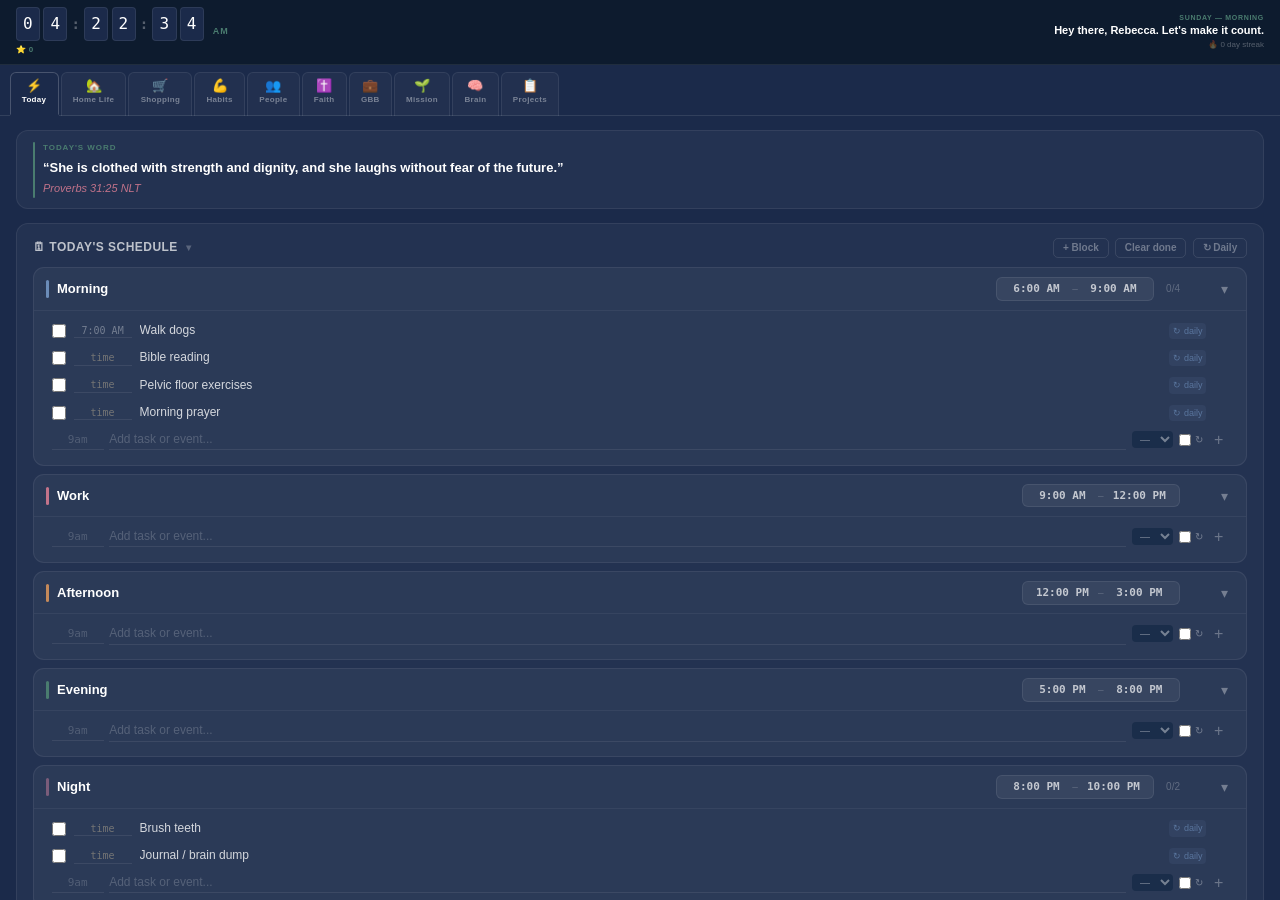
==== commit 7e2bf354: "tighten page and card padding" ====
--- a/index.html
+++ b/index.html
@@ -112,7 +112,7 @@
 
 /* PAGE CONTENT */
 .pages{flex:1;overflow-y:auto;background:var(--navy)}
-.page{display:none;padding:1.5rem 1.75rem;min-height:100%}
+.page{display:none;padding:.875rem 1rem;min-height:100%}
 .page.active{display:block;animation:fadeIn .2s ease}
 @keyframes fadeIn{from{opacity:0;transform:translateY(6px)}to{opacity:1;transform:translateY(0)}}
 
@@ -128,7 +128,7 @@
 
 /* PAGE CONTENT */
 .pages{flex:1;overflow-y:auto;background:var(--navy)}
-.page{display:none;padding:1.5rem 1.75rem;min-height:100%}
+.page{display:none;padding:.875rem 1rem;min-height:100%}
 .page.active{display:block;animation:fadeIn .2s ease}
 @keyframes fadeIn{from{opacity:0;transform:translateY(6px)}to{opacity:1;transform:translateY(0)}}
 
@@ -4300,7 +4300,7 @@
 // Section → project mapping for D1
 var SECTION_TO_PROJECT = {
   biz_tasks:'gbb', wtc_tasks:'wtc', al_tasks:'aligned',
-  ms_tasks:'mustard', hl_tasks:'home', personal:'personal',
+  ms_tasks:'mustard', hl_tasks:'home', home:'home', personal:'personal',
   followup_list:'personal', portal:'portal'
 };
 var PROJECT_TO_SECTION = {
@@ -4356,7 +4356,7 @@
 // Load all task sections from D1 on startup
 async function loadAllTasksFromD1() {
   if(!DB_ONLINE) return;
-  var sections = ['biz_tasks','wtc_tasks','al_tasks','ms_tasks','hl_tasks','personal','followup_list'];
+  var sections = ['biz_tasks','wtc_tasks','al_tasks','ms_tasks','hl_tasks','personal','followup_list','home'];
   for(var i=0; i<sections.length; i++) {
     await fetchTasksFromD1(sections[i]);
   }
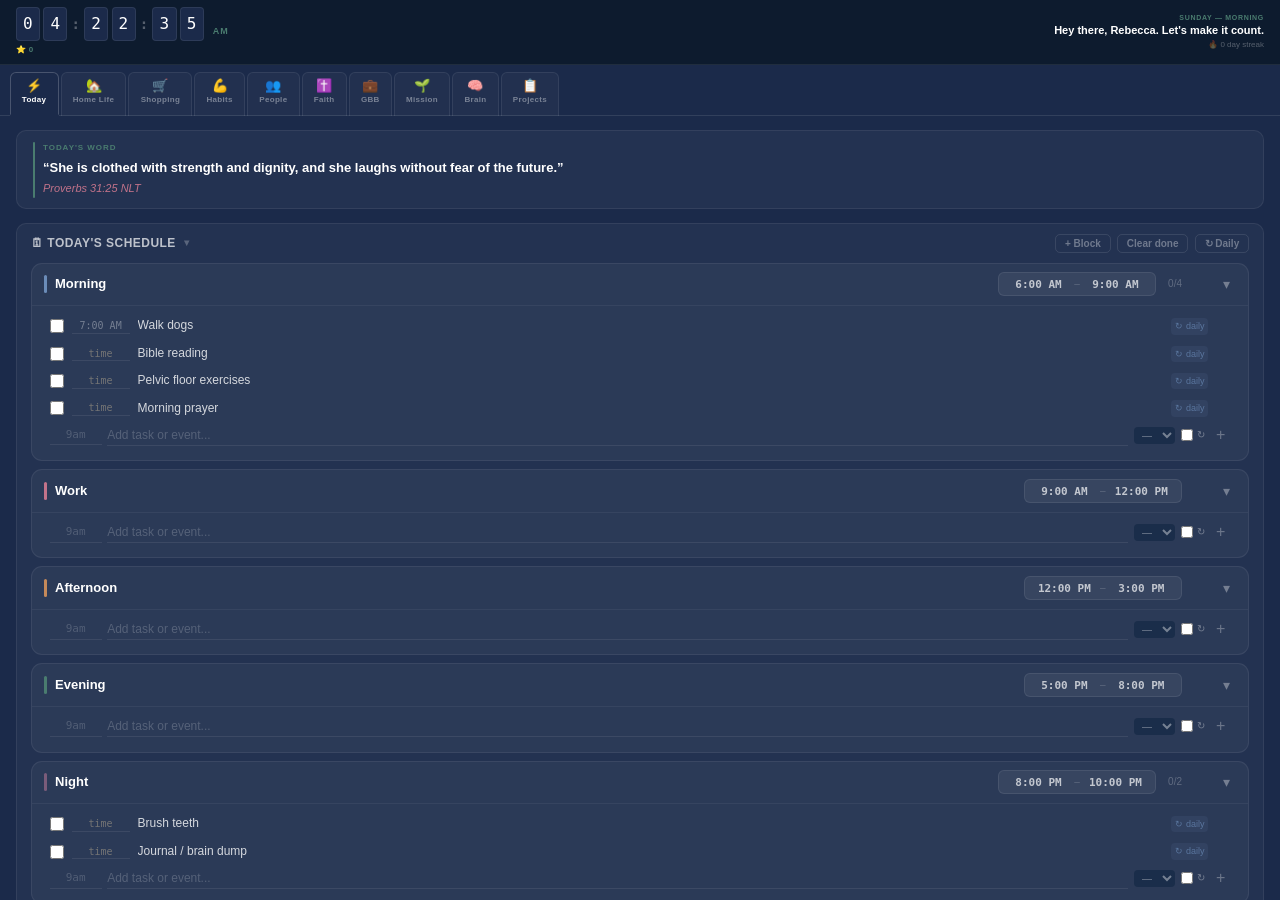
==== commit ca1fba8b: "tighten page and card padding" ====
--- a/index.html
+++ b/index.html
@@ -341,7 +341,7 @@
 
 
 /* HOME PAGE DESIGN */
-.card{background:rgba(255,255,255,.04);border:1px solid rgba(255,255,255,.07);border-radius:12px;padding:.875rem 1rem;margin-bottom:10px;transition:border-color .2s}
+.card{background:rgba(255,255,255,.04);border:1px solid rgba(255,255,255,.07);border-radius:10px;padding:.6rem .875rem;margin-bottom:7px;transition:border-color .2s}
 .card-hdr{display:flex;align-items:center;justify-content:space-between;margin-bottom:.6rem;user-select:none}
 .card-title{font-size:12px;font-weight:700;color:rgba(255,255,255,.7);letter-spacing:.04em;font-family:'Montserrat',sans-serif;display:flex;align-items:center;gap:.25rem}
 .s-action{font-size:10px;font-weight:600;color:rgba(255,255,255,.35);background:none;border:1px solid rgba(255,255,255,.1);border-radius:5px;padding:.2rem .55rem;cursor:pointer;font-family:'Montserrat',sans-serif;transition:all .15s;text-decoration:none;white-space:nowrap}
@@ -600,7 +600,7 @@
   .sidebar.open ~ .sidebar-overlay{display:block}
   #app{display:block}
   .content{height:100vh}
-  .page{padding:1rem .875rem}
+  .page{padding:.4rem .6rem}
   .grid2,.finance-grid{grid-template-columns:1fr}
   .grid3,.glance-grid{grid-template-columns:1fr 1fr 1fr}
   .person-grid{grid-template-columns:1fr 1fr}
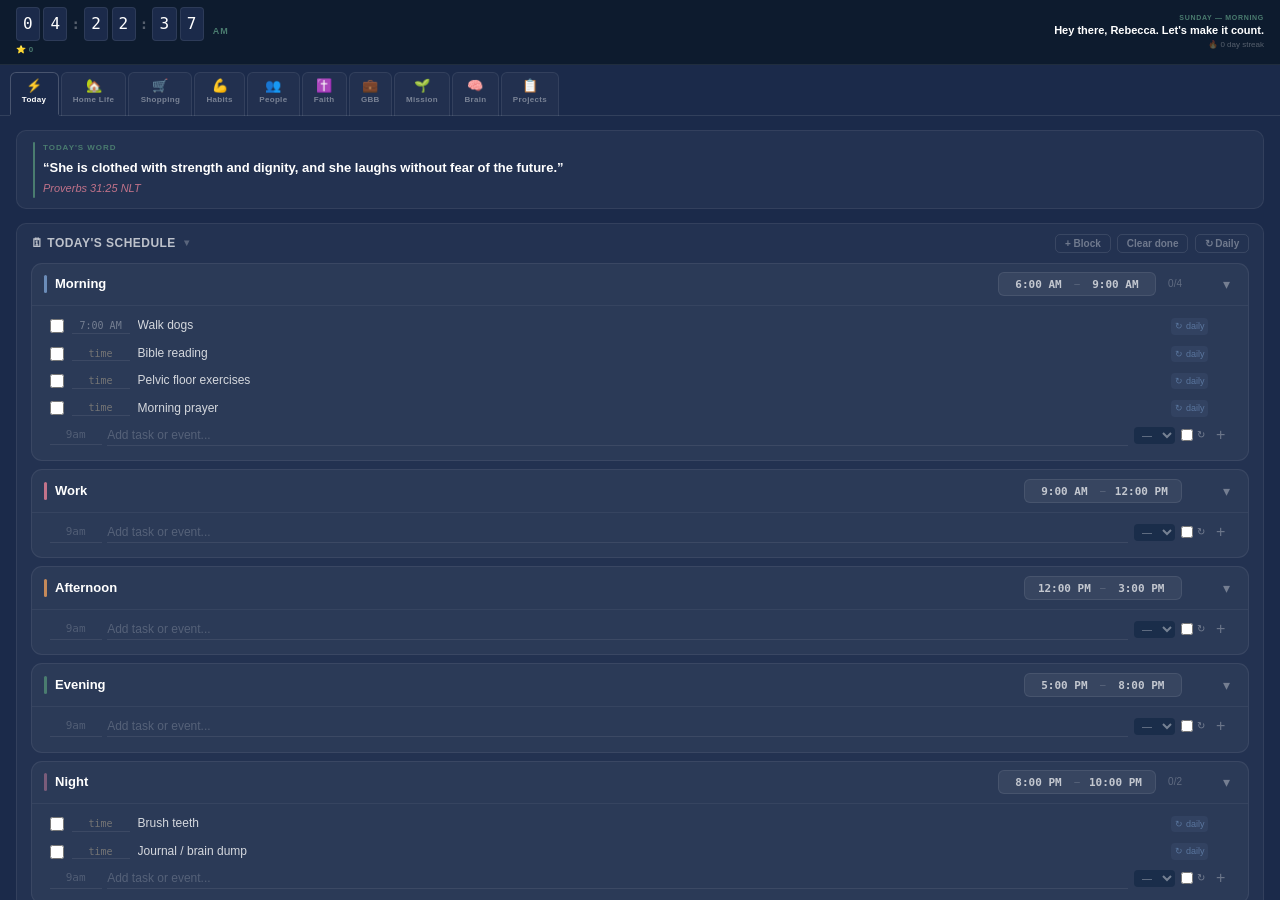
==== commit 68c07b44: "fix priorities render after D1 tasks load tighten padding" ====
--- a/index.html
+++ b/index.html
@@ -1538,7 +1538,9 @@
     sv('last_sync_time', Date.now());
     // Load all tasks from D1 immediately on connect
     loadAllTasksFromD1().then(function(){
+      renderProjectTasks();
       renderPriorityCards();
+      console.log('Tasks loaded, priorities rendered');
     });
     loadBillsFromD1();
     // Load schedule blocks from D1 if available
@@ -4362,6 +4364,8 @@
   }
   // Reload the visible task lists
   loadSaved();
+  // Re-render priorities with fresh data
+  renderPriorityCards();
 }
 
 // Add task — writes to D1 + updates cache + refreshes UI
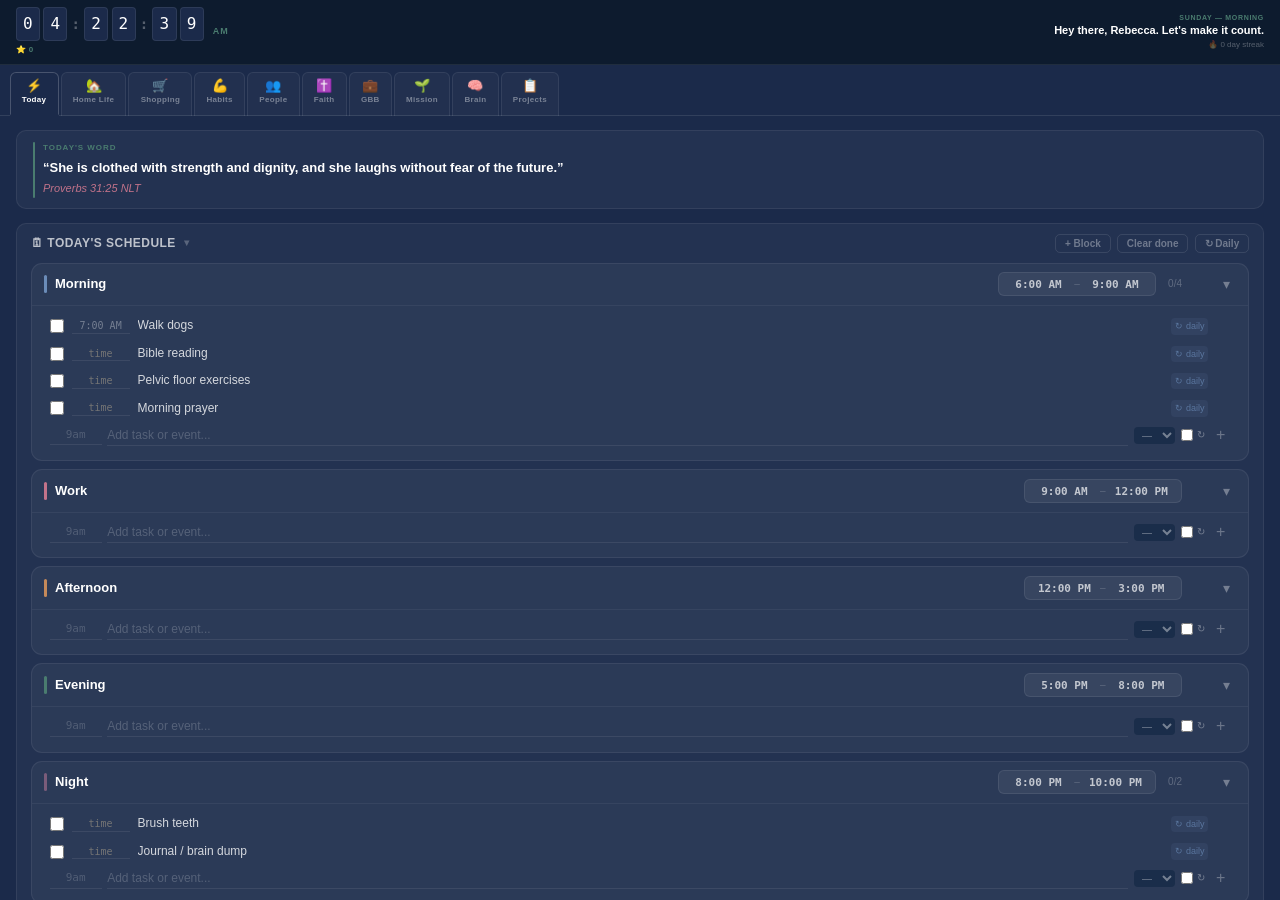
==== commit 5629eb03: "fix all tabs rendering on switch goTab calls render functions" ====
--- a/index.html
+++ b/index.html
@@ -1652,8 +1652,15 @@
   if(recentTabs.length > 5) recentTabs = recentTabs.slice(0,5);
   renderRecentTabs(id);
   document.querySelector('.pages').scrollTo(0,0);
-  if(id==='home') loadGlance();
+  if(id==='home'){ loadGlance(); renderSchedule(); renderPriorityCards(); renderHomeBills(); renderHomeDailyLog(); }
   if(id==='habits') renderHabitsPage();
+  if(id==='people') renderPeople();
+  if(id==='faith') renderFaith();
+  if(id==='shopping') renderShopList();
+  if(id==='homelife'){ renderBills(); renderFinLinks(); }
+  if(id==='business') renderProjectTasks();
+  if(id==='mission') renderProjectTasks();
+  if(id==='brain') renderBrainRecent();
 }
 
 function renderRecentTabs(activeId){
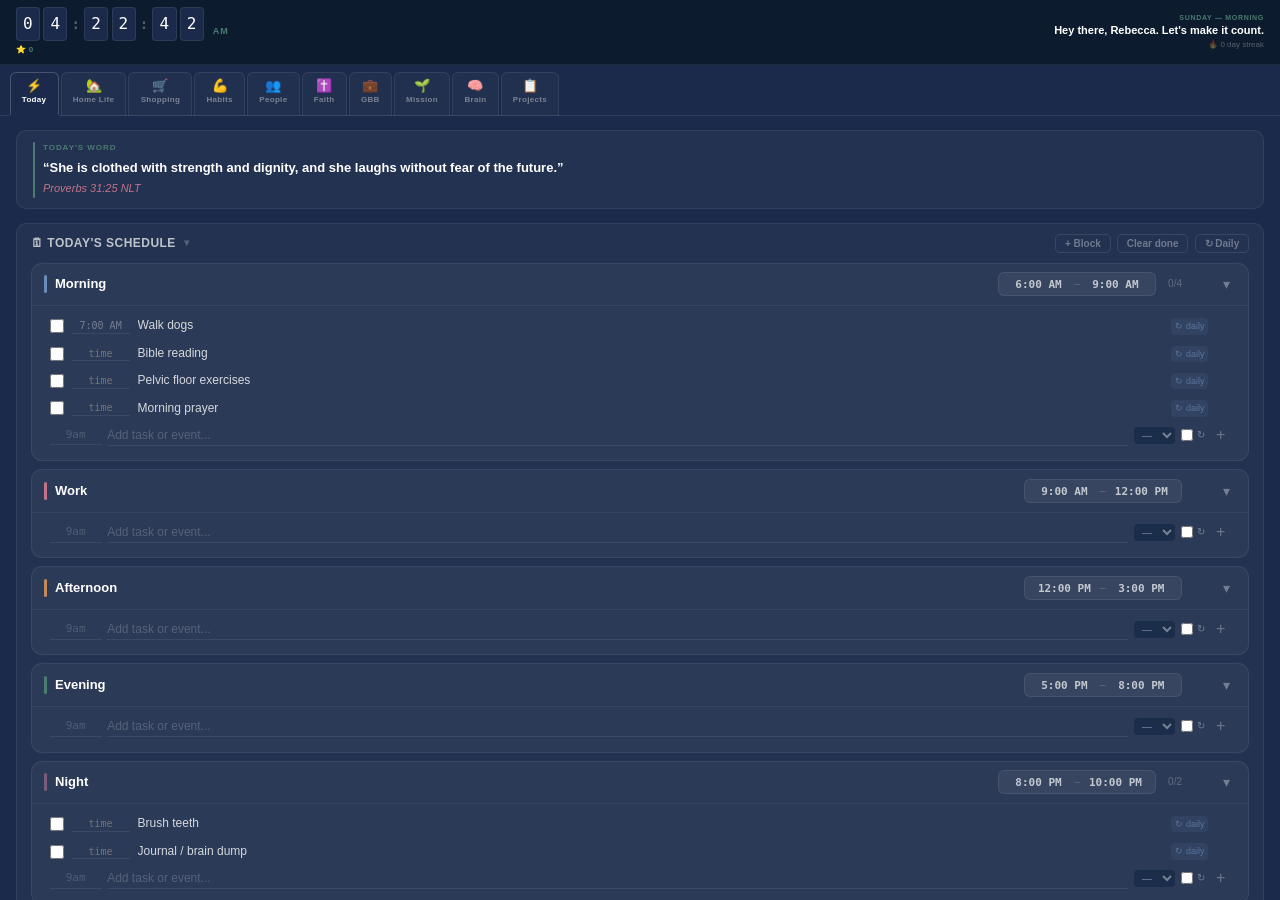
==== commit f600bcac: "fix page-home unclosed div all tabs now independent" ====
--- a/index.html
+++ b/index.html
@@ -859,8 +859,9 @@
           <a class="tool-card" href="projects.html"><div class="tool-emoji">📋</div>Project Board</a>
           <a class="tool-card" href="https://getbookednbranded.pages.dev/prospecting-audit-tool.html" target="_blank"><div class="tool-emoji">🔍</div>Prospect Audit</a>
         </div>
-      </div>
-    </div>
+        </div><!-- end quickaccess-body -->
+      </div><!-- end quickaccess card -->
+    </div><!-- end page-home -->
 
     <div class="page" id="page-homelife">
       <div class="page-header">
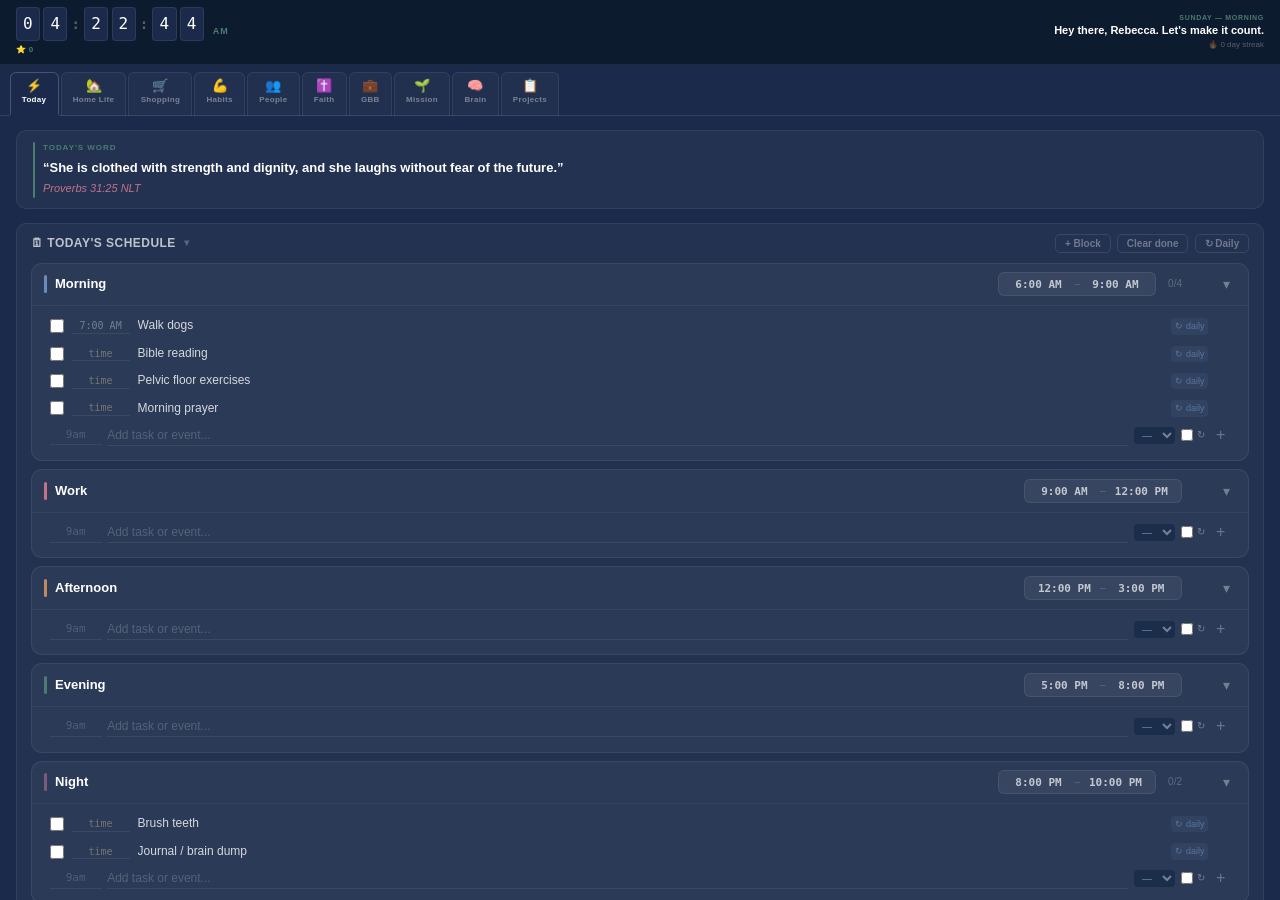
==== commit 1d062b07: "move project edit button to lower right subtle opacity" ====
--- a/index.html
+++ b/index.html
@@ -1215,6 +1215,10 @@
       <div class="page-header">
         <div class="page-eyebrow">Prayer · Scripture · Journal · Gratitude</div>
         <div class="page-title">Faith <em>& Spirit</em></div>
+      </div>
+      <div style="display:flex;align-items:center;justify-content:space-between;margin-bottom:.5rem">
+        <div style="font-size:11px;color:rgba(107,140,184,.6)">Bible study + community lives in WTC</div>
+        <a href="https://wethechurch.pages.dev" target="_blank" class="s-action" style="text-decoration:none">Open WTC →</a>
       </div>
       <div class="tabs-inner">
         <button class="tab-inner active" onclick="innerTab(this,'f-praying')">Praying For</button>
@@ -4532,35 +4536,56 @@
 // Render project tasks in portal tabs from D1 task cache
 function renderProjectTasks(){
   var sections = [
-    {listId:'biz-tasks-list', key:'biz_tasks', project:'gbb'},
-    {listId:'al-list', key:'al_tasks', project:'aligned'},
-    {listId:'wtc-list', key:'wtc_tasks', project:'wtc'},
-    {listId:'ms-list', key:'ms_tasks', project:'mustard'},
-    {listId:'hl-task-list', key:'hl_tasks', project:'home'},
-    {listId:'fu-list', key:'followup_list', project:'personal'},
+    {listId:'biz-tasks-list', section:'gbb'},
+    {listId:'al-list', section:'aligned'},
+    {listId:'wtc-list', section:'wtc'},
+    {listId:'ms-list', section:'mustard'},
+    {listId:'hl-task-list', section:'home'},
+    {listId:'fu-list', section:'personal'},
   ];
+
+  // Get all tasks from D1 cache
+  var allTasks = ld('biz_tasks',[]).concat(
+    ld('wtc_tasks',[]),
+    ld('al_tasks',[]),
+    ld('ms_tasks',[]),
+    ld('hl_tasks',[]),
+    ld('home',[]),
+    ld('personal',[]),
+    ld('followup_list',[])
+  );
+
   sections.forEach(function(s){
     var list = document.getElementById(s.listId);
     if(!list) return;
     list.innerHTML = '';
-    var tasks = ld(s.key, []);
+
+    // Filter by section from D1 data
+    var tasks = allTasks.filter(function(t){
+      return (t.section||t.project) === s.section && !t.done;
+    });
+
     if(!tasks.length){
-      list.innerHTML = '<div style="font-size:11px;color:rgba(255,255,255,.2);font-style:italic;padding:.3rem 0">No tasks yet — add in Project Board</div>';
+      list.innerHTML = '<div style="font-size:11px;color:rgba(255,255,255,.2);font-style:italic;padding:.3rem 0">No tasks — manage in Project Board</div>';
       return;
     }
-    // Show undone tasks first, then done
-    var sorted = tasks.slice().sort(function(a,b){
-      if(a.done && !b.done) return 1;
-      if(!a.done && b.done) return -1;
-      return 0;
+
+    tasks.slice(0,8).forEach(function(task){
+      var div = document.createElement('div');
+      div.className = 'item';
+      div.style.cssText = 'display:flex;align-items:center;gap:.5rem;padding:.3rem 0;border-bottom:1px solid rgba(255,255,255,.04);cursor:pointer';
+      div.innerHTML = '<div class="item-dot" style="background:'+(task.priority_flag==='1'?'#F1948A':task.priority_flag==='2'?'#C4895A':'rgba(255,255,255,.2)')+'"></div>' +
+        '<div style="flex:1;font-size:12px;color:rgba(255,255,255,.75)">'+(task.text||task.title||'')+'</div>' +
+        (task.priority_flag?'<span style="font-size:9px;font-weight:700;color:'+(task.priority_flag==='1'?'#F1948A':'#C4895A')+'">P'+task.priority_flag+'</span>':'');
+      div.onclick = function(){ window.location='projects.html?view=list'; };
+      list.appendChild(div);
     });
-    sorted.slice(0,10).forEach(function(task){
-      list.appendChild(makeCheck(task, s.key));
-    });
-    if(sorted.length > 10){
+
+    if(tasks.length > 8){
       var more = document.createElement('div');
-      more.style.cssText = 'font-size:11px;color:rgba(255,255,255,.25);padding:.3rem 0;font-style:italic';
-      more.textContent = '+ ' + (sorted.length-10) + ' more in Project Board';
+      more.style.cssText = 'font-size:11px;color:rgba(255,255,255,.25);padding:.35rem 0;font-style:italic;cursor:pointer';
+      more.textContent = '+ '+(tasks.length-8)+' more → Project Board';
+      more.onclick = function(){ window.location='projects.html'; };
       list.appendChild(more);
     }
   });
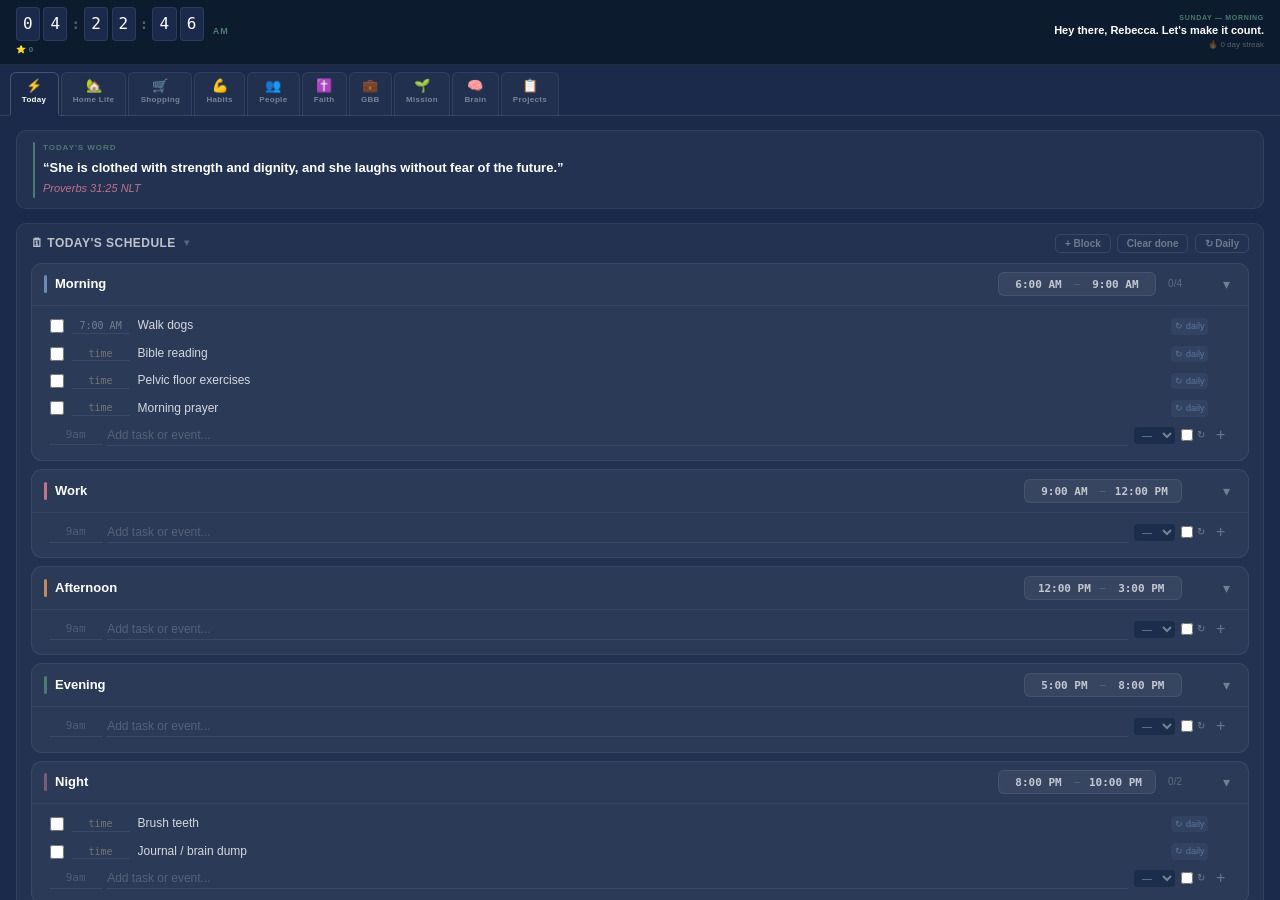
==== commit 6da6926b: "fix broken internal links after folder restructure" ====
--- a/index.html
+++ b/index.html
@@ -1,611 +1,18 @@
+<!--
+  index.html
+  ─────────────────────────────────────
+  Job:      My Life Portal — main dashboard and navigation hub
+  Styles:   /styles/main.css
+  Scripts:  /js/portal.js
+-->
 <!DOCTYPE html>
 <html lang="en">
 <head>
 <meta charset="UTF-8"/>
 <meta name="viewport" content="width=device-width, initial-scale=1.0"/>
 <title>My Portal — Rebecca Holka</title>
+  <link rel="stylesheet" href="/styles/main.css"/>
 <link href="https://fonts.googleapis.com/css2?family=Cormorant+Garamond:ital,wght@0,400;0,500;0,600;1,400;1,500;1,600&family=DM+Sans:wght@300;400;500;600&display=swap" rel="stylesheet"/>
-<style>
-*{box-sizing:border-box;margin:0;padding:0}
-:root{
-  --navy:#1B2A4A;--peony:#C2738A;--sage:#4A7C6F;--amber:#C4895A;
-  --plum:#7A5C7A;--teal:#2D6B6B;--cream:#F7EEF1;--faith:#6B8CB8;
-  --sidebar-w:220px;
-}
-html,body{height:100%;font-family:'Inter',sans-serif;background:var(--navy);color:#fff;line-height:1.6;overflow:hidden}
-select,select option{background:#1a2d4a;color:#fff;}
-
-/* ══ LAYOUT ══ */
-#app{display:flex;height:100vh;position:relative;flex-direction:column}
-
-
-.nav-panel{
-  position:absolute;left:52px;top:0;bottom:0;
-  width:220px;
-  background:#0d1b2e;
-  border-right:1px solid rgba(255,255,255,.1);
-  display:flex;flex-direction:column;
-  z-index:40;
-  transform:translateX(-100%);
-  transition:transform .22s cubic-bezier(.4,0,.2,1);
-  box-shadow:4px 0 20px rgba(0,0,0,.4);
-}
-.nav-panel.open{transform:translateX(0)}
-.nav-panel-header{padding:1rem 1rem .75rem;border-bottom:1px solid rgba(255,255,255,.06);display:flex;align-items:center;justify-content:space-between}
-.nav-panel-title{font-family:'Montserrat',sans-serif;font-size:18px;font-weight:500;color:#fff}
-.nav-panel-close{background:none;border:none;color:rgba(255,255,255,.35);cursor:pointer;font-size:18px;padding:2px 5px;line-height:1;transition:color .15s}
-.nav-panel-close:hover{color:#fff}
-.nav-panel-body{flex:1;overflow-y:auto;padding:.4rem .6rem}
-.nav-group-label{font-size:9px;letter-spacing:.15em;text-transform:uppercase;color:rgba(255,255,255,.2);padding:.5rem .4rem .2rem;display:block}
-.nav-btn{
-  display:flex;align-items:center;gap:8px;width:100%;
-  padding:.45rem .55rem;border-radius:7px;
-  font-size:13px;font-weight:500;color:rgba(255,255,255,.55);
-  cursor:pointer;transition:all .15s;margin-bottom:1px;
-  background:none;border:none;font-family:'Inter',sans-serif;text-align:left;
-}
-.nav-btn:hover{background:rgba(255,255,255,.06);color:rgba(255,255,255,.9)}
-.nav-btn.active{color:#fff;font-weight:600}
-.nav-btn.active.tab-home{background:rgba(196,137,90,.18)}
-.nav-btn.active.tab-homelife{background:rgba(168,152,128,.18)}
-.nav-btn.active.tab-people{background:rgba(45,107,107,.18)}
-.nav-btn.active.tab-faith{background:rgba(107,140,184,.18)}
-.nav-btn.active.tab-mission{background:rgba(74,124,111,.18)}
-.nav-btn.active.tab-brain{background:rgba(122,92,122,.18)}
-.nav-btn.active.tab-habits{background:rgba(74,124,111,.18)}
-.nav-btn.active.tab-shopping{background:rgba(196,137,90,.18)}
-.nav-btn.active.tab-business{background:rgba(194,115,138,.18)}
-.nav-emoji{font-size:14px;width:18px;text-align:center;flex-shrink:0}
-.nav-external{font-size:9px;opacity:.4;margin-left:auto}
-.nav-panel-footer{padding:.75rem 1rem;border-top:1px solid rgba(255,255,255,.06)}
-.user-row{display:flex;align-items:center;gap:8px}
-.user-av{width:26px;height:26px;border-radius:50%;background:var(--peony);display:flex;align-items:center;justify-content:center;font-size:11px;font-weight:700;flex-shrink:0}
-.user-name{font-size:11px;font-weight:600;color:#fff}
-.user-email{font-size:9px;color:rgba(255,255,255,.3)}
-.pts-display{font-size:10px;color:var(--sage);margin-top:.2rem;font-weight:600}
-
-/* Nav panel overlay — desktop just darkens content area, mobile covers all */
-.nav-overlay{
-  display:none;position:absolute;
-  top:0;left:272px;right:0;bottom:0;
-  background:rgba(0,0,0,.25);z-index:39;
-  cursor:pointer;
-}
-.nav-overlay.open{display:block}
-
-/* ══ CONTENT AREA ══ */
-.content{flex:1;display:flex;flex-direction:column;overflow:hidden;position:relative;}
-
-
-/* ══ HEADER ══ */
-.app-header{
-  display:flex;align-items:center;justify-content:space-between;
-  padding:.6rem 1.1rem .6rem .875rem;
-  background:rgba(0,0,0,.2);
-  border-bottom:1px solid rgba(255,255,255,.06);
-  flex-shrink:0;gap:.75rem;
-}
-.header-left{display:flex;align-items:center;gap:.6rem;min-width:0;flex:1}
-.header-section-title{
-  font-family:'Montserrat',sans-serif;
-  font-size:18px;font-weight:500;color:#fff;
-  white-space:nowrap;
-}
-.header-recent-tabs{display:flex;gap:.25rem;align-items:center;overflow:hidden;flex:1}
-.recent-tab-pill{
-  font-size:10px;font-weight:500;color:rgba(255,255,255,.35);
-  padding:.18rem .55rem;border-radius:999px;
-  border:1px solid rgba(255,255,255,.08);
-  background:none;cursor:pointer;white-space:nowrap;
-  transition:all .15s;font-family:'Inter',sans-serif;
-  flex-shrink:0;
-}
-.recent-tab-pill:hover{color:#fff;border-color:rgba(255,255,255,.25)}
-.header-right{display:flex;align-items:center;gap:.5rem;flex-shrink:0}
-.header-time{font-family:'JetBrains Mono',monospace;font-size:11px;color:rgba(255,255,255,.25);padding:.25rem .5rem;background:rgba(255,255,255,.04);border-radius:5px}
-.header-pts{font-size:11px;font-weight:700;color:var(--sage);padding:.25rem .6rem;background:rgba(74,124,111,.1);border-radius:999px}
-.header-sync{font-size:10px;color:rgba(255,255,255,.25);padding:.25rem .5rem;background:rgba(255,255,255,.04);border-radius:5px;cursor:pointer;border:none;font-family:'Inter',sans-serif;transition:all .15s}
-.header-sync:hover{color:#fff;background:rgba(255,255,255,.08)}
-
-/* TOP TABS — recent visited pills */
-.top-tabs{display:none}
-
-/* PAGE CONTENT */
-.pages{flex:1;overflow-y:auto;background:var(--navy)}
-.page{display:none;padding:.875rem 1rem;min-height:100%}
-.page.active{display:block;animation:fadeIn .2s ease}
-@keyframes fadeIn{from{opacity:0;transform:translateY(6px)}to{opacity:1;transform:translateY(0)}}
-
-/* MOBILE */
-@media(max-width:768px){
-  .nav-panel{left:0;width:80vw;max-width:280px;transform:translateX(-110%);z-index:100}
-  .nav-panel.open{transform:translateX(0)}
-  .nav-overlay{left:0;z-index:99}
-  .nav-overlay.open{display:block}
-  .content.panel-open{margin-left:0}
-  .mob-toggle{display:flex!important}
-}
-
-/* PAGE CONTENT */
-.pages{flex:1;overflow-y:auto;background:var(--navy)}
-.page{display:none;padding:.875rem 1rem;min-height:100%}
-.page.active{display:block;animation:fadeIn .2s ease}
-@keyframes fadeIn{from{opacity:0;transform:translateY(6px)}to{opacity:1;transform:translateY(0)}}
-
-/* ══ COMMON COMPONENTS ══ */
-.page-header{margin-bottom:1.25rem}
-.page-eyebrow{font-size:10px;letter-spacing:.14em;text-transform:uppercase;color:rgba(255,255,255,.3);margin-bottom:.25rem}
-.page-title{font-family:'Montserrat',sans-serif;font-size:26px;font-weight:500;color:#fff}
-.page-title em{font-style:italic}
-
-.s-label{font-size:10px;letter-spacing:.12em;text-transform:uppercase;color:rgba(255,255,255,.28);margin-bottom:.5rem;margin-top:1.1rem;display:flex;align-items:center;justify-content:space-between}
-.s-action{font-size:10px;color:var(--peony);cursor:pointer;letter-spacing:0;text-transform:none;font-weight:600;background:none;border:none;font-family:'Inter',sans-serif}
-
-.card{background:rgba(255,255,255,.04);border:1px solid rgba(255,255,255,.07);border-radius:12px;padding:1rem 1.1rem;margin-bottom:.75rem}
-.card-hdr{display:flex;align-items:center;justify-content:space-between;margin-bottom:.75rem}
-.card-title{font-size:11px;font-weight:700;letter-spacing:.1em;text-transform:uppercase;color:rgba(255,255,255,.32)}
-.card-link{font-size:11px;color:var(--peony);text-decoration:none;font-weight:600;cursor:pointer}
-.card-link:hover{opacity:.75}
-
-.grid2{display:grid;grid-template-columns:1fr 1fr;gap:12px;margin-bottom:.75rem}
-.grid3{display:grid;grid-template-columns:1fr 1fr 1fr;gap:10px;margin-bottom:.75rem}
-.grid4{display:grid;grid-template-columns:repeat(auto-fill,minmax(72px,1fr));gap:5px;margin-bottom:.5rem}
-
-.dump-box{background:rgba(255,255,255,.05);border:1.5px solid rgba(255,255,255,.09);border-radius:12px;padding:.875rem 1rem;margin-bottom:.75rem}
-.dump-box:focus-within{border-color:var(--peony)}
-.dump-textarea{width:100%;background:none;border:none;outline:none;font-family:'Inter',sans-serif;font-size:13px;color:#fff;resize:none;min-height:70px;line-height:1.6}
-.dump-textarea::placeholder{color:rgba(255,255,255,.22)}
-
-.add-row{display:flex;gap:7px;margin-bottom:.6rem}
-.add-input{flex:1;background:rgba(255,255,255,.05);border:1px solid rgba(255,255,255,.09);border-radius:7px;padding:.55rem .8rem;font-family:'Inter',sans-serif;font-size:13px;color:#fff;outline:none}
-.add-input:focus{border-color:var(--peony)}
-.add-input::placeholder{color:rgba(255,255,255,.22)}
-.add-btn{background:rgba(255,255,255,.08);border:1px solid rgba(255,255,255,.11);color:rgba(255,255,255,.65);border-radius:7px;padding:.55rem .9rem;font-family:'Inter',sans-serif;font-size:12px;font-weight:600;cursor:pointer;transition:all .15s;white-space:nowrap}
-.add-btn:hover{background:var(--peony);border-color:var(--peony);color:#fff}
-.add-select{background:rgba(255,255,255,.05);border:1px solid rgba(255,255,255,.09);border-radius:7px;padding:.55rem .7rem;font-family:'Inter',sans-serif;font-size:12px;color:#fff;outline:none}
-
-.items{display:flex;flex-direction:column;gap:5px;margin-bottom:.6rem}
-.item{background:rgba(255,255,255,.04);border:1px solid rgba(255,255,255,.06);border-radius:9px;padding:.65rem .875rem;display:flex;align-items:flex-start;gap:9px;transition:background .15s}
-.item:hover{background:rgba(255,255,255,.07)}
-.item-dot{width:7px;height:7px;border-radius:50%;flex-shrink:0;margin-top:5px}
-.item-text{flex:1;font-size:13px;color:rgba(255,255,255,.82);line-height:1.45;word-break:break-word}
-.item-text[contenteditable=true]{outline:none;border-bottom:1px dashed rgba(255,255,255,.12)}
-.item-meta{font-size:10px;color:rgba(255,255,255,.28);margin-top:2px}
-.item-actions{display:flex;gap:3px;opacity:0;transition:opacity .15s;flex-shrink:0}
-.item:hover .item-actions{opacity:1}
-.item-btn{background:none;border:none;color:rgba(255,255,255,.28);cursor:pointer;font-size:11px;padding:1px 5px;border-radius:3px;transition:all .15s;font-family:'Inter',sans-serif}
-.item-btn:hover{background:rgba(255,255,255,.08);color:#fff}
-.item-btn.del:hover{background:rgba(192,57,43,.18);color:#F1948A}
-
-
-
-
-
-/* SCHEDULE */
-.schedule-block{background:rgba(255,255,255,.04);border:1px solid rgba(255,255,255,.07);border-radius:11px;margin-bottom:8px;overflow:hidden;transition:border-color .2s}
-.schedule-block:focus-within{border-color:rgba(255,255,255,.14)}
-.schedule-header{display:flex;align-items:center;gap:.5rem;padding:.55rem .75rem;border-bottom:1px solid rgba(255,255,255,.05);cursor:pointer}
-.schedule-header:hover{background:rgba(255,255,255,.03)}
-.schedule-block-color{width:3px;height:18px;border-radius:999px;flex-shrink:0}
-.schedule-block-name{font-size:13px;font-weight:600;color:#fff;outline:none;background:none;border:none;font-family:inherit;flex:1;min-width:0;border-bottom:1px solid transparent;transition:border-color .15s;cursor:text}
-.schedule-block-name:focus{border-bottom-color:var(--peony)}
-.schedule-time-range{display:flex;align-items:center;gap:.2rem;flex-shrink:0;background:rgba(255,255,255,.06);border:1px solid rgba(255,255,255,.08);border-radius:6px;padding:.18rem .45rem}
-.schedule-time-range:focus-within{border-color:var(--peony);background:rgba(194,115,138,.08)}
-.schedule-time-input{font-size:11px;font-weight:600;color:rgba(255,255,255,.7);background:none;border:none;outline:none;font-family:'JetBrains Mono',monospace;width:65px;text-align:center;transition:color .15s;cursor:text;padding:.1rem 0}
-.schedule-time-input:focus{color:#fff}
-.schedule-time-sep{font-size:10px;color:rgba(255,255,255,.2)}
-.schedule-block-actions{display:flex;gap:.25rem;opacity:0;transition:opacity .15s;flex-shrink:0}
-.schedule-header:hover .schedule-block-actions{opacity:1}
-.schedule-block-btn{background:none;border:none;color:rgba(255,255,255,.35);cursor:pointer;font-size:11px;padding:2px 5px;border-radius:4px;font-family:inherit;transition:all .15s}
-.schedule-block-btn:hover{background:rgba(255,255,255,.08);color:#fff}
-.schedule-block-btn.del:hover{color:#F1948A}
-.schedule-items{padding:.4rem .75rem .5rem}
-.schedule-item{display:flex;align-items:center;gap:.5rem;padding:.3rem .35rem;border-radius:6px;transition:background .15s;group:true}
-.schedule-item:hover{background:rgba(255,255,255,.04)}
-.schedule-item-check{width:14px;height:14px;accent-color:var(--sage);flex-shrink:0;cursor:pointer}
-.schedule-item-text{flex:1;font-size:12px;color:rgba(255,255,255,.8);outline:none;background:none;border:none;font-family:inherit;border-bottom:1px solid transparent;transition:border-color .15s;line-height:1.4;min-width:0}
-.schedule-item-text:focus{border-bottom-color:var(--peony);color:#fff}
-.schedule-item-text.done-item{text-decoration:line-through;color:rgba(255,255,255,.3)}
-.schedule-item-badge{font-size:9px;font-weight:700;padding:1px 5px;border-radius:999px;flex-shrink:0}
-.schedule-item-badge.p1{background:rgba(241,148,138,.2);color:#F1948A}
-.schedule-item-badge.p2{background:rgba(196,137,90,.2);color:var(--amber)}
-.schedule-item-badge.p3{background:rgba(107,140,184,.2);color:var(--faith)}
-.schedule-item-badge.appt{background:rgba(194,115,138,.2);color:var(--peony)}
-.schedule-item-time{font-size:10px;color:rgba(255,255,255,.3);font-family:'JetBrains Mono',monospace;flex-shrink:0}
-.schedule-item-del{background:none;border:none;color:rgba(255,255,255,.0);cursor:pointer;font-size:10px;padding:1px 3px;flex-shrink:0;transition:color .15s}
-.schedule-item:hover .schedule-item-del{color:rgba(255,255,255,.25)}
-.schedule-item-del:hover{color:#F1948A!important}
-.schedule-add-row{display:flex;gap:.35rem;padding:.15rem .35rem .4rem;align-items:center}
-.schedule-add-input{flex:1;background:none;border:none;border-bottom:1px solid rgba(255,255,255,.08);outline:none;font-family:inherit;font-size:12px;color:rgba(255,255,255,.6);padding:.2rem 0;transition:border-color .2s}
-.schedule-add-input:focus{border-bottom-color:var(--peony);color:#fff}
-.schedule-add-input::placeholder{color:rgba(255,255,255,.2)}
-.schedule-add-time{width:52px;background:none;border:none;border-bottom:1px solid rgba(255,255,255,.08);outline:none;font-family:'JetBrains Mono',monospace;font-size:11px;color:rgba(255,255,255,.4);padding:.2rem 0;text-align:center;transition:border-color .2s}
-.schedule-add-time:focus{border-bottom-color:var(--peony);color:#fff}
-.schedule-add-time::placeholder{color:rgba(255,255,255,.18)}
-.schedule-add-btn{background:none;border:none;color:rgba(255,255,255,.3);cursor:pointer;font-size:16px;padding:2px 5px;transition:color .15s;line-height:1;flex-shrink:0}
-.schedule-add-btn:hover{color:var(--sage)}
-.schedule-add-select{background:#1a2d4a;border:none;outline:none;font-family:inherit;font-size:10px;color:rgba(255,255,255,.4);border-radius:4px;padding:2px 4px;flex-shrink:0}
-
-/* PRIORITY CARDS */
-.priority-cards{display:flex;flex-direction:column;gap:5px;margin-bottom:.5rem}
-.priority-card{display:flex;align-items:flex-start;gap:.5rem;padding:.55rem .7rem;background:rgba(255,255,255,.04);border:1px solid rgba(255,255,255,.06);border-radius:9px;cursor:pointer;transition:all .15s}
-.priority-card:hover{background:rgba(255,255,255,.08);border-color:rgba(255,255,255,.12)}
-.priority-card.done-priority{opacity:.45}
-.priority-num{font-family:'Montserrat',sans-serif;font-size:20px;font-weight:600;color:rgba(255,255,255,.12);flex-shrink:0;width:18px;line-height:1.1}
-.priority-card-check{width:15px;height:15px;accent-color:var(--sage);flex-shrink:0;margin-top:3px;cursor:pointer}
-.priority-card-content{flex:1;min-width:0}
-.priority-card-title{font-size:13px;font-weight:500;color:#fff;line-height:1.4}
-.priority-card-meta{display:flex;gap:.35rem;align-items:center;margin-top:.2rem;flex-wrap:wrap}
-.priority-card-proj{font-size:9px;font-weight:700;padding:1px 5px;border-radius:999px;text-transform:uppercase}
-.priority-card-pts{font-size:9px;color:rgba(255,255,255,.3)}
-.priority-empty-slot{padding:.55rem .7rem;border:1px dashed rgba(255,255,255,.08);border-radius:9px;font-size:12px;color:rgba(255,255,255,.2);font-style:italic;text-align:center;cursor:pointer;transition:all .15s}
-.priority-empty-slot:hover{border-color:rgba(255,255,255,.18);color:rgba(255,255,255,.45)}
-
-
-
-.schedule-item-recur{font-size:9px;color:rgba(107,140,184,.7);flex-shrink:0;padding:1px 4px;border-radius:4px;background:rgba(107,140,184,.1)}
-.schedule-recur-toggle{display:flex;align-items:center;gap:.3rem;font-size:10px;color:rgba(255,255,255,.35);cursor:pointer;flex-shrink:0;user-select:none}
-.schedule-recur-toggle input{accent-color:var(--faith);width:12px;height:12px}
-
-/* BILLS */
-.bills-summary{display:grid;grid-template-columns:1fr 1fr 1fr;gap:8px;margin-bottom:.875rem}
-.bill-sum-card{background:rgba(255,255,255,.04);border:1px solid rgba(255,255,255,.06);border-radius:9px;padding:.65rem .75rem;text-align:center}
-.bill-sum-val{font-size:20px;font-weight:700;font-family:'Montserrat',sans-serif;color:#fff;line-height:1}
-.bill-sum-label{font-size:9px;color:rgba(255,255,255,.3);text-transform:uppercase;letter-spacing:.08em;margin-top:.2rem}
-.bill-item{background:rgba(255,255,255,.04);border:1px solid rgba(255,255,255,.06);border-radius:10px;padding:.65rem .875rem;margin-bottom:5px;display:flex;align-items:flex-start;gap:.6rem;transition:all .15s;border-left:3px solid rgba(255,255,255,.1)}
-.bill-item:hover{background:rgba(255,255,255,.07)}
-.bill-item.overdue{border-left-color:#F1948A;background:rgba(241,148,138,.04)}
-.bill-item.due-soon{border-left-color:var(--amber);background:rgba(196,137,90,.04)}
-.bill-item.paid{opacity:.42;border-left-color:var(--sage)}
-.bill-check{width:15px;height:15px;accent-color:var(--sage);flex-shrink:0;margin-top:3px;cursor:pointer}
-.bill-info{flex:1;min-width:0}
-.bill-name{font-size:13px;font-weight:500;color:#fff;outline:none;background:none;border:none;font-family:inherit;border-bottom:1px solid transparent;transition:border-color .15s;padding:.1rem 0;width:100%}
-.bill-name:focus{border-bottom-color:var(--peony)}
-.bill-name.paid-name{text-decoration:line-through;color:rgba(255,255,255,.3)}
-.bill-amount-input{font-size:12px;font-weight:700;color:var(--amber);outline:none;background:none;border:none;font-family:inherit;border-bottom:1px solid transparent;transition:border-color .15s;width:75px}
-.bill-amount-input:focus{border-bottom-color:var(--peony)}
-.bill-due-input{font-size:10px;color:rgba(255,255,255,.35);background:none;border:none;outline:none;font-family:'JetBrains Mono',monospace;border-bottom:1px solid transparent;transition:border-color .15s;cursor:pointer}
-.bill-due-input:focus{border-bottom-color:var(--peony);color:#fff}
-.bill-badge{font-size:9px;padding:1px 6px;border-radius:999px;font-weight:600}
-.bill-actions{display:flex;gap:.25rem;opacity:0;transition:opacity .15s;flex-shrink:0;margin-top:2px}
-.bill-item:hover .bill-actions{opacity:1}
-
-/* FINANCIAL LINKS */
-.fin-links{display:flex;flex-direction:column;gap:4px;margin-bottom:.75rem}
-.fin-link-item{display:flex;align-items:center;gap:.5rem;padding:.45rem .6rem;background:rgba(255,255,255,.04);border:1px solid rgba(255,255,255,.06);border-radius:8px;transition:background .15s}
-.fin-link-item:hover{background:rgba(255,255,255,.08)}
-.fin-link-icon{font-size:14px;flex-shrink:0;width:20px;text-align:center}
-.fin-link-name{font-size:12px;font-weight:500;color:#fff;outline:none;background:none;border:none;font-family:inherit;flex:1;border-bottom:1px solid transparent;transition:border-color .15s}
-.fin-link-name:focus{border-bottom-color:var(--peony)}
-.fin-link-url{font-size:11px;color:var(--faith);text-decoration:none;outline:none;background:none;border:none;font-family:'JetBrains Mono',monospace;flex:1;border-bottom:1px solid transparent;transition:border-color .15s;cursor:pointer;white-space:nowrap;overflow:hidden;text-overflow:ellipsis;max-width:180px}
-.fin-link-url:focus{border-bottom-color:var(--peony);color:#fff}
-.fin-link-actions{display:flex;gap:.25rem;opacity:0;transition:opacity .15s}
-.fin-link-item:hover .fin-link-actions{opacity:1}
-
-/* HOME BILLS WIDGET */
-.bills-widget-item{display:flex;align-items:center;gap:.5rem;padding:.35rem .4rem;border-radius:6px;font-size:12px;transition:background .15s}
-.bills-widget-item:hover{background:rgba(255,255,255,.05)}
-.bills-widget-dot{width:6px;height:6px;border-radius:50%;flex-shrink:0}
-.bills-widget-name{flex:1;color:rgba(255,255,255,.75);font-size:12px}
-.bills-widget-amount{color:var(--amber);font-weight:700;font-size:11px;flex-shrink:0}
-.bills-widget-due{font-size:10px;color:rgba(255,255,255,.28);font-family:'JetBrains Mono',monospace;flex-shrink:0}
-
-
-/* PERSISTENT HEADER */
-
-
-
-
-
-.greeting-date{font-size:10px;color:rgba(255,255,255,.3);margin-top:1px;font-weight:500}
-
-
-
-
-
-
-
-.scripture-label{font-size:8px;font-weight:700;letter-spacing:.12em;color:#4A7C6F;text-transform:uppercase;margin-bottom:3px;font-family:'Montserrat',sans-serif}
-.scripture-text-new{font-size:12px;font-weight:700;color:#fff;line-height:1.5;font-family:'Montserrat',sans-serif}
-.scripture-ref-new{font-size:10px;color:#C2738A;margin-top:2px;font-style:italic;font-weight:500}
-
-/* HORIZONTAL TAB NAV */
-.horiz-tabs{
-  display:flex;flex-wrap:wrap-reverse;gap:2px;
-  padding:.4rem .6rem 0;
-  border-bottom:1px solid rgba(255,255,255,.1);
-  width:100%;
-}
-.horiz-tab{
-  display:flex;flex-direction:column;align-items:center;gap:2px;
-  padding:.38rem .7rem .48rem;
-  border-radius:6px 6px 0 0;
-  border:1px solid rgba(255,255,255,.08);
-  border-bottom:none;
-  background:rgba(255,255,255,.03);
-  cursor:pointer;white-space:nowrap;flex-shrink:0;
-  transition:all .15s;font-family:'Montserrat',sans-serif;
-  position:relative;bottom:-1px;
-}
-.horiz-tab:hover{background:rgba(255,255,255,.07);border-color:rgba(255,255,255,.15)}
-.horiz-tab.active{
-  background:#1B2A4A;
-  border-color:rgba(255,255,255,.2);
-  border-bottom:2px solid #1B2A4A;
-  z-index:2;
-}
-.horiz-tab-icon{font-size:13px;line-height:1}
-.horiz-tab-label{font-size:8px;font-weight:600;color:rgba(255,255,255,.4);letter-spacing:.04em}
-.horiz-tab.active .horiz-tab-label{color:#fff}
-.horiz-tabs-border{display:none}
-
-
-/* HOME PAGE DESIGN */
-.card{background:rgba(255,255,255,.04);border:1px solid rgba(255,255,255,.07);border-radius:10px;padding:.6rem .875rem;margin-bottom:7px;transition:border-color .2s}
-.card-hdr{display:flex;align-items:center;justify-content:space-between;margin-bottom:.6rem;user-select:none}
-.card-title{font-size:12px;font-weight:700;color:rgba(255,255,255,.7);letter-spacing:.04em;font-family:'Montserrat',sans-serif;display:flex;align-items:center;gap:.25rem}
-.s-action{font-size:10px;font-weight:600;color:rgba(255,255,255,.35);background:none;border:1px solid rgba(255,255,255,.1);border-radius:5px;padding:.2rem .55rem;cursor:pointer;font-family:'Montserrat',sans-serif;transition:all .15s;text-decoration:none;white-space:nowrap}
-.s-action:hover{color:#fff;border-color:rgba(255,255,255,.3)}
-
-/* CONTACT CARD */
-.contact-grid{display:grid;grid-template-columns:repeat(auto-fill,minmax(180px,1fr));gap:10px;margin-bottom:.75rem}
-.contact-card{background:rgba(255,255,255,.04);border:1px solid rgba(255,255,255,.06);border-radius:12px;padding:1rem;cursor:pointer;transition:all .2s;position:relative;overflow:hidden}
-.contact-card::before{content:'';position:absolute;top:0;left:0;right:0;height:3px}
-.contact-card:hover{background:rgba(255,255,255,.08);border-color:rgba(255,255,255,.12);transform:translateY(-1px)}
-.contact-av{width:36px;height:36px;border-radius:50%;display:flex;align-items:center;justify-content:center;font-size:13px;font-weight:700;margin-bottom:.6rem;flex-shrink:0}
-.contact-name{font-size:14px;font-weight:600;color:#fff;margin-bottom:.15rem;line-height:1.3}
-.contact-role{font-size:10px;color:rgba(255,255,255,.35);line-height:1.4;margin-bottom:.5rem}
-.contact-badges{display:flex;gap:.3rem;flex-wrap:wrap}
-.contact-badge{font-size:9px;padding:1px 6px;border-radius:999px;font-weight:600}
-.contact-prayer-icon{position:absolute;top:.6rem;right:.6rem;font-size:13px}
-
-/* CONTACT DETAIL PANEL */
-.contact-detail{background:rgba(255,255,255,.03);border:1px solid rgba(255,255,255,.07);border-radius:14px;margin-bottom:.75rem;overflow:hidden}
-.contact-detail-header{display:flex;align-items:center;gap:1rem;padding:1.25rem;border-bottom:1px solid rgba(255,255,255,.06);background:rgba(255,255,255,.03)}
-.contact-detail-av{width:48px;height:48px;border-radius:50%;display:flex;align-items:center;justify-content:center;font-size:18px;font-weight:700;flex-shrink:0}
-.contact-detail-name{font-size:18px;font-weight:600;color:#fff;font-family:'Montserrat',sans-serif;margin-bottom:.2rem}
-.contact-detail-role{font-size:12px;color:rgba(255,255,255,.4)}
-.contact-detail-actions{margin-left:auto;display:flex;gap:.4rem}
-.contact-action-btn{background:rgba(255,255,255,.06);border:1px solid rgba(255,255,255,.1);color:rgba(255,255,255,.6);border-radius:7px;padding:.4rem .75rem;font-size:11px;font-weight:500;cursor:pointer;font-family:'Inter',sans-serif;transition:all .15s;text-decoration:none;display:inline-flex;align-items:center;gap:4px}
-.contact-action-btn:hover{background:rgba(255,255,255,.1);color:#fff}
-.contact-action-btn.primary{background:var(--peony);border-color:var(--peony);color:#fff}
-
-.contact-detail-body{padding:1rem 1.25rem}
-.contact-field-grid{display:grid;grid-template-columns:1fr 1fr;gap:.75rem;margin-bottom:.875rem}
-.contact-field{display:flex;flex-direction:column;gap:.2rem}
-.contact-field-label{font-size:9px;letter-spacing:.12em;text-transform:uppercase;color:rgba(255,255,255,.28)}
-.contact-field-value{font-size:13px;color:rgba(255,255,255,.8);outline:none;background:none;border:none;font-family:'Inter',sans-serif;border-bottom:1px solid transparent;transition:border-color .15s;padding:.1rem 0;width:100%}
-.contact-field-value:focus{border-bottom-color:var(--peony);color:#fff}
-.contact-field-value::placeholder{color:rgba(255,255,255,.2)}
-.contact-section-divider{font-size:9px;letter-spacing:.15em;text-transform:uppercase;color:rgba(255,255,255,.2);margin:.875rem 0 .5rem;padding-bottom:.3rem;border-bottom:1px solid rgba(255,255,255,.05)}
-.contact-social-grid{display:grid;grid-template-columns:repeat(auto-fill,minmax(140px,1fr));gap:.5rem;margin-bottom:.75rem}
-.contact-social-item{display:flex;align-items:center;gap:.4rem;background:rgba(255,255,255,.04);border-radius:7px;padding:.4rem .6rem}
-.contact-social-icon{font-size:12px;flex-shrink:0;width:16px;text-align:center}
-.contact-social-input{background:none;border:none;outline:none;font-family:'Inter',sans-serif;font-size:11px;color:rgba(255,255,255,.7);flex:1;width:100%}
-.contact-social-input::placeholder{color:rgba(255,255,255,.2)}
-.contact-social-input:focus{color:#fff}
-.contact-money-grid{display:grid;grid-template-columns:1fr 1fr;gap:.75rem;margin-bottom:.75rem}
-.contact-money-card{background:rgba(255,255,255,.04);border-radius:8px;padding:.75rem}
-.contact-money-label{font-size:9px;color:rgba(255,255,255,.3);text-transform:uppercase;letter-spacing:.1em;margin-bottom:.3rem}
-.contact-money-val{font-size:20px;font-weight:700;color:#fff;font-family:'Montserrat',sans-serif;outline:none;border-bottom:1px solid transparent;transition:border-color .15s;background:none;border:none;width:100%;font-family:'Montserrat',sans-serif}
-.contact-money-val:focus{border-bottom-color:var(--amber)}
-.activity-log{display:flex;flex-direction:column;gap:4px;margin-top:.4rem}
-.activity-item{display:flex;align-items:flex-start;gap:.5rem;padding:.4rem .5rem;border-radius:6px;background:rgba(255,255,255,.03)}
-.activity-icon{font-size:12px;flex-shrink:0;margin-top:1px}
-.activity-text{font-size:11px;color:rgba(255,255,255,.6);flex:1;line-height:1.4}
-.activity-date{font-size:10px;color:rgba(255,255,255,.25);flex-shrink:0;font-family:'JetBrains Mono',monospace}
-
-/* ADD CONTACT FORM */
-.add-contact-form{background:rgba(255,255,255,.04);border:1px solid rgba(255,255,255,.08);border-radius:12px;padding:1.1rem;margin-bottom:.75rem;display:none}
-.add-contact-form.open{display:block}
-
-/* NEED TO WIDGET */
-.needto-list{display:flex;flex-direction:column;gap:5px;margin-bottom:.5rem}
-.needto-item{display:flex;align-items:flex-start;gap:8px;padding:.6rem .75rem;background:rgba(255,255,255,.04);border:1px solid rgba(255,255,255,.06);border-radius:9px;transition:all .15s;position:relative}
-.needto-item:hover{background:rgba(255,255,255,.07)}
-.needto-item.done{opacity:.4}
-.needto-item.done .needto-text{text-decoration:line-through}
-.needto-type-icon{font-size:16px;flex-shrink:0;width:22px;text-align:center;margin-top:1px}
-.needto-content{flex:1;min-width:0}
-.needto-person{font-size:10px;font-weight:700;color:var(--peony);margin-bottom:1px;letter-spacing:.04em;text-transform:uppercase}
-.needto-text{font-size:13px;color:rgba(255,255,255,.82);line-height:1.4}
-.needto-due{font-size:10px;color:rgba(255,255,255,.28);margin-top:2px}
-.needto-due.overdue{color:#F1948A}
-.needto-due.soon{color:var(--amber)}
-.needto-actions{display:flex;gap:3px;opacity:0;transition:opacity .15s;flex-shrink:0}
-.needto-item:hover .needto-actions{opacity:1}
-.needto-add-form{background:rgba(255,255,255,.04);border:1px solid rgba(255,255,255,.08);border-radius:10px;padding:.875rem;margin-top:.5rem;display:none}
-.needto-add-form.open{display:block}
-.needto-type-picker{display:flex;gap:.3rem;flex-wrap:wrap;margin-bottom:.6rem}
-.nt-btn{font-size:11px;padding:.3rem .75rem;border-radius:999px;border:1px solid rgba(255,255,255,.1);background:none;color:rgba(255,255,255,.4);cursor:pointer;font-family:inherit;transition:all .15s}
-.nt-btn:hover{border-color:rgba(255,255,255,.3);color:#fff}
-.nt-btn.selected{background:rgba(194,115,138,.2);border-color:var(--peony);color:var(--peony)}
-
-/* DRAG AND DROP */
-.drag-over{background:rgba(194,115,138,.1)!important;border:1px dashed var(--peony)!important}
-.dragging{opacity:.5;transform:scale(.98)}
-.check-item{cursor:grab}
-.check-item:active{cursor:grabbing}
-.drag-handle{color:rgba(255,255,255,.2);cursor:grab;font-size:12px;padding:0 4px;flex-shrink:0;user-select:none}
-.drag-handle:hover{color:rgba(255,255,255,.5)}
-.check-item{background:rgba(255,255,255,.04);border:1px solid rgba(255,255,255,.06);border-radius:9px;padding:.62rem .875rem;display:flex;align-items:flex-start;gap:9px;transition:background .15s}
-.check-item:hover{background:rgba(255,255,255,.07)}
-.check-item input[type=checkbox]{width:15px;height:15px;accent-color:var(--peony);flex-shrink:0;margin-top:2px;cursor:pointer}
-.check-item label{font-size:13px;color:rgba(255,255,255,.82);flex:1;cursor:pointer;line-height:1.4}
-.check-item.done label{text-decoration:line-through;color:rgba(255,255,255,.3)}
-.check-actions{display:flex;gap:3px;opacity:0;transition:opacity .15s}
-.check-item:hover .check-actions{opacity:1}
-
-.badge{display:inline-block;font-size:9px;font-weight:700;letter-spacing:.07em;text-transform:uppercase;padding:2px 7px;border-radius:999px}
-.badge-active{background:rgba(46,125,82,.18);color:#82C4B5}
-.badge-pending{background:rgba(196,137,90,.18);color:var(--amber)}
-.badge-building{background:rgba(194,115,138,.18);color:var(--peony)}
-.badge-paused{background:rgba(122,92,122,.18);color:#C4A8C4}
-
-.stat-row{display:grid;grid-template-columns:repeat(auto-fill,minmax(120px,1fr));gap:9px;margin-bottom:.75rem}
-.stat{background:rgba(255,255,255,.04);border:1px solid rgba(255,255,255,.06);border-radius:9px;padding:.875rem}
-.stat-val{font-size:22px;font-weight:700;color:#fff;line-height:1;margin-bottom:.2rem}
-.stat-val[contenteditable=true]{outline:none;border-bottom:1px dashed rgba(255,255,255,.18)}
-.stat-label{font-size:9px;color:rgba(255,255,255,.32);letter-spacing:.05em;text-transform:uppercase}
-
-.tabs-inner{display:flex;gap:3px;margin-bottom:.875rem;border-bottom:1px solid rgba(255,255,255,.06);padding-bottom:.6rem;flex-wrap:wrap}
-.tab-inner{font-size:11px;font-weight:500;padding:.3rem .75rem;border-radius:5px;cursor:pointer;color:rgba(255,255,255,.4);transition:all .15s;background:none;border:none;font-family:'Inter',sans-serif}
-.tab-inner:hover{color:rgba(255,255,255,.75)}
-.tab-inner.active{background:rgba(255,255,255,.08);color:#fff}
-.tab-content-inner{display:none}
-.tab-content-inner.active{display:block}
-
-.link-grid{display:grid;grid-template-columns:repeat(auto-fill,minmax(140px,1fr));gap:7px;margin-bottom:.75rem}
-.qlink{display:flex;align-items:center;gap:7px;background:rgba(255,255,255,.04);border:1px solid rgba(255,255,255,.06);border-radius:8px;padding:.65rem .8rem;font-size:12px;font-weight:500;color:rgba(255,255,255,.58);text-decoration:none;cursor:pointer;transition:all .15s}
-.qlink:hover{background:rgba(255,255,255,.08);color:#fff;border-color:rgba(255,255,255,.12)}
-.qlink-emoji{font-size:14px;flex-shrink:0}
-
-.milestone{background:linear-gradient(135deg,rgba(74,124,111,.2),rgba(74,124,111,.1));border:1px solid rgba(74,124,111,.25);border-radius:10px;padding:.875rem 1rem;margin-bottom:.75rem;display:flex;align-items:center;gap:10px}
-.milestone-icon{font-size:20px;flex-shrink:0}
-.milestone-text strong{display:block;color:#fff;font-size:13px;margin-bottom:.1rem}
-.milestone-text span{font-size:12px;color:rgba(255,255,255,.5)}
-
-
-/* MINI CLOCK ROW */
-.clock-row{display:flex;align-items:center;justify-content:space-between;padding:.5rem 1.25rem;border-bottom:1px solid rgba(255,255,255,.06);cursor:pointer;transition:background .15s;user-select:none}
-.clock-row:hover{background:rgba(255,255,255,.02)}
-.clock-row-left{display:flex;align-items:center}
-.mini-flip-group{display:flex;align-items:center;gap:.2rem}
-.mini-flip-card{background:#1B2A4A;border-radius:4px;padding:.18rem .38rem;font-family:'JetBrains Mono',monospace;font-size:16px;font-weight:500;color:#fff;letter-spacing:.02em;min-width:24px;text-align:center;border:1px solid rgba(255,255,255,.08)}
-.mini-flip-sep{color:rgba(255,255,255,.3);font-size:14px;font-weight:700;font-family:'JetBrains Mono',monospace;padding:0 1px}
-.mini-ampm{font-size:9px;font-weight:700;color:#4A7C6F;letter-spacing:.12em;margin-left:.35rem;align-self:flex-end;padding-bottom:2px}
-.clock-row-right{display:flex;flex-direction:column;align-items:flex-end;gap:1px}
-.clock-row-day{font-size:9px;font-weight:700;color:#4A7C6F;letter-spacing:.1em;text-transform:uppercase}
-.clock-row-date{font-size:10px;color:rgba(255,255,255,.35)}
-.clock-row-chevron{font-size:9px;color:rgba(255,255,255,.2);margin-top:1px;transition:transform .2s}
-.clock-row-chevron.open{transform:rotate(180deg)}
-
-/* FLIP CLOCK */
-.flip-display{display:flex;align-items:center;justify-content:center;gap:1.5rem;margin-bottom:1rem;padding:1.25rem;background:rgba(0,0,0,.25);border:1px solid rgba(255,255,255,.07);border-radius:14px;flex-wrap:wrap}
-.flip-section{display:flex;flex-direction:column;align-items:center;gap:.4rem}
-.flip-section-label{font-size:9px;letter-spacing:.15em;text-transform:uppercase;color:rgba(255,255,255,.25)}
-.flip-group{display:flex;gap:.3rem;align-items:center}
-.flip-separator{font-size:28px;font-weight:700;color:rgba(255,255,255,.3);line-height:1;margin-bottom:.25rem}
-.flip-card{position:relative;width:44px;height:56px;perspective:400px}
-.flip-card-inner{width:100%;height:100%;position:relative;transform-style:preserve-3d}
-.flip-upper,.flip-lower{position:absolute;width:100%;height:50%;left:0;overflow:hidden;background:#1a2d50;border-radius:4px 4px 0 0}
-.flip-lower{top:50%;border-radius:0 0 4px 4px;background:#152540}
-.flip-upper span,.flip-lower span{position:absolute;width:100%;height:200%;display:flex;align-items:center;justify-content:center;font-family:"Cormorant Garamond",serif;font-size:36px;font-weight:600;color:#fff;line-height:1}
-.flip-lower span{bottom:0}
-.flip-line{position:absolute;top:50%;left:0;width:100%;height:1px;background:rgba(0,0,0,.4);z-index:10}
-.flip-shadow-top{position:absolute;bottom:0;left:0;width:100%;height:40%;background:linear-gradient(to bottom,transparent,rgba(0,0,0,.3));z-index:5}
-.flip-shadow-bot{position:absolute;top:0;left:0;width:100%;height:40%;background:linear-gradient(to top,transparent,rgba(0,0,0,.3));z-index:5}
-.flip-animating .flip-upper{animation:flipTop .25s ease-in forwards}
-.flip-animating .flip-lower{animation:flipBot .25s ease-out .25s forwards}
- flipTop{0%{transform:rotateX(0)}100%{transform:rotateX(-90deg)}}
- flipBot{0%{transform:rotateX(90deg)}100%{transform:rotateX(0)}}
-.flip-cal-day{font-family:"Cormorant Garamond",serif;font-size:52px;font-weight:600;color:#fff;line-height:1;text-align:center;background:#1a2d50;border-radius:6px;padding:.1rem .5rem;min-width:64px}
-.flip-cal-month{font-size:11px;font-weight:700;letter-spacing:.15em;text-transform:uppercase;color:var(--peony);background:var(--peony);background:rgba(194,115,138,.15);border:1px solid rgba(194,115,138,.25);border-radius:999px;padding:.25rem .75rem;margin-top:.25rem}
-.flip-cal-dow{font-size:10px;color:rgba(255,255,255,.35);letter-spacing:.1em;text-transform:uppercase;margin-top:.2rem}
-.flip-divider{width:1px;height:60px;background:rgba(255,255,255,.08)}
-
-/* scripture styles moved to scripture-bar */
-
-.finance-grid{display:grid;grid-template-columns:1fr 1fr;gap:9px;margin-bottom:.75rem}
-.finance-card{background:rgba(255,255,255,.04);border:1px solid rgba(255,255,255,.06);border-radius:10px;padding:1rem}
-.finance-label{font-size:9px;letter-spacing:.1em;text-transform:uppercase;color:rgba(255,255,255,.28);margin-bottom:.4rem}
-.finance-amount{font-size:24px;font-weight:700;color:#fff;font-family:'Montserrat',sans-serif;outline:none}
-.finance-amount[contenteditable=true]{border-bottom:1px dashed rgba(255,255,255,.18)}
-
-.person-grid{display:grid;grid-template-columns:repeat(auto-fill,minmax(160px,1fr));gap:9px;margin-bottom:.75rem}
-.person-card{background:rgba(255,255,255,.04);border:1px solid rgba(255,255,255,.06);border-radius:10px;padding:.875rem;cursor:pointer;transition:all .2s;position:relative}
-.person-card:hover{background:rgba(255,255,255,.07);border-color:rgba(255,255,255,.12)}
-.person-av{width:32px;height:32px;border-radius:50%;display:flex;align-items:center;justify-content:center;font-size:12px;font-weight:700;margin-bottom:.6rem}
-.person-name{font-size:13px;font-weight:600;color:#fff;margin-bottom:.15rem}
-.person-role{font-size:10px;color:rgba(255,255,255,.32)}
-.person-prayer{position:absolute;top:.6rem;right:.6rem;font-size:12px}
-
-.detail-panel{background:rgba(255,255,255,.04);border:1px solid rgba(255,255,255,.07);border-radius:12px;padding:1rem 1.1rem;margin-bottom:.75rem;display:none}
-.detail-panel.active{display:block}
-.detail-hdr{display:flex;justify-content:space-between;align-items:center;margin-bottom:.875rem}
-.detail-name{font-size:15px;font-weight:600;color:#fff}
-.close-btn{background:none;border:none;color:rgba(255,255,255,.28);cursor:pointer;font-size:15px;padding:2px 5px;transition:color .15s}
-.close-btn:hover{color:#fff}
-
-.habit-dot-grid{display:flex;gap:5px;flex-wrap:wrap;margin-top:.5rem}
-.h-dot{width:26px;height:26px;border-radius:50%;border:1.5px solid rgba(255,255,255,.1);display:flex;align-items:center;justify-content:center;font-size:11px;cursor:pointer;transition:all .2s;title:attr(title)}
-.h-dot.done{background:var(--sage);border-color:var(--sage)}
-
-.glance-grid{display:grid;grid-template-columns:repeat(3,1fr);gap:7px}
-.glance-item{background:rgba(255,255,255,.04);border-radius:8px;padding:.65rem;text-align:center;cursor:pointer;transition:background .15s}
-.glance-item:hover{background:rgba(255,255,255,.08)}
-.glance-val{font-size:22px;font-weight:700;color:#fff;line-height:1;margin-bottom:.15rem}
-.glance-label{font-size:9px;letter-spacing:.06em;text-transform:uppercase;color:rgba(255,255,255,.28)}
-.glance-dot{width:5px;height:5px;border-radius:50%;margin:.3rem auto 0;background:rgba(255,255,255,.12)}
-.glance-dot.on{background:var(--peony);animation:blink 2s infinite}
-@keyframes blink{0%,100%{opacity:1}50%{opacity:.3}}
-
-.appt-item{display:flex;align-items:flex-start;gap:9px;padding:.55rem .7rem;background:rgba(255,255,255,.04);border-radius:7px;border-left:2px solid var(--peony);margin-bottom:5px}
-.appt-time{font-size:11px;font-weight:700;color:var(--peony);flex-shrink:0;min-width:40px;margin-top:1px}
-.appt-title{font-size:12px;color:#fff;flex:1}
-.appt-del{background:none;border:none;color:rgba(255,255,255,.2);cursor:pointer;font-size:11px;padding:1px 4px}
-.appt-del:hover{color:#F1948A}
-
-.priority-row{background:rgba(255,255,255,.04);border-radius:9px;margin-bottom:6px;border:1px solid rgba(255,255,255,.06);overflow:hidden;transition:border-color .2s}
-.priority-row:focus-within{border-color:rgba(194,115,138,.3)}
-.priority-row.done-priority{opacity:.5}
-.priority-row.migrated-priority{border-color:rgba(196,137,90,.2);background:rgba(196,137,90,.05)}
-.priority-top{display:flex;align-items:flex-start;gap:9px;padding:.55rem .7rem}
-.priority-num{font-family:'Montserrat',sans-serif;font-size:18px;color:rgba(255,255,255,.1);flex-shrink:0;width:16px;line-height:1}
-.priority-check{width:16px;height:16px;accent-color:var(--sage);flex-shrink:0;margin-top:3px;cursor:pointer}
-.priority-input{flex:1;background:none;border:none;outline:none;font-family:'Inter',sans-serif;font-size:13px;color:rgba(255,255,255,.8);resize:none;line-height:1.4;min-height:20px}
-.priority-input::placeholder{color:rgba(255,255,255,.2)}
-.priority-input:focus{color:#fff}
-.priority-input.done-text{text-decoration:line-through;color:rgba(255,255,255,.35)}
-.priority-meta{padding:.3rem .7rem .5rem 2.5rem;display:flex;align-items:center;gap:.4rem;flex-wrap:wrap}
-.priority-link-btn{font-size:10px;padding:2px 8px;border-radius:999px;border:1px solid rgba(255,255,255,.1);background:none;color:rgba(255,255,255,.3);cursor:pointer;font-family:inherit;transition:all .15s}
-.priority-link-btn:hover{border-color:var(--peony);color:var(--peony)}
-.priority-link-btn.linked{border-color:var(--sage);color:var(--sage);background:rgba(74,124,111,.1)}
-.priority-migrated-badge{font-size:9px;color:var(--amber);font-weight:700;letter-spacing:.06em}
-.priority-pts{font-size:9px;font-weight:700;padding:2px 7px;border-radius:999px;background:rgba(74,124,111,.15);color:var(--sage)}
-.priority-link-panel{padding:.4rem .7rem .6rem 2.5rem;display:none;border-top:1px solid rgba(255,255,255,.05)}
-.priority-link-panel.open{display:block}
-
-/* GBB LINK CARD */
-.gbb-portal-card{background:linear-gradient(135deg,rgba(194,115,138,.15),rgba(194,115,138,.08));border:1px solid rgba(194,115,138,.25);border-radius:14px;padding:1.25rem 1.5rem;margin-bottom:1rem;display:flex;align-items:center;justify-content:space-between;gap:1rem}
-.gbb-portal-title{font-family:'Montserrat',sans-serif;font-size:20px;color:#fff;margin-bottom:.2rem}
-.gbb-portal-sub{font-size:12px;color:rgba(255,255,255,.4)}
-.gbb-portal-btn{background:var(--peony);color:#fff;border:none;border-radius:999px;padding:.65rem 1.5rem;font-family:'Inter',sans-serif;font-size:13px;font-weight:600;cursor:pointer;text-decoration:none;white-space:nowrap;display:inline-block}
-.gbb-portal-btn:hover{opacity:.85}
-
-.tool-card{display:flex;flex-direction:column;align-items:center;gap:3px;background:rgba(255,255,255,.03);border:1px solid rgba(255,255,255,.06);border-radius:7px;padding:.4rem .3rem;font-size:9px;font-weight:500;color:rgba(255,255,255,.5);text-decoration:none;cursor:pointer;transition:all .15s;text-align:center;min-width:0}
-.tool-card:hover{background:rgba(255,255,255,.08);color:#fff;border-color:rgba(255,255,255,.12)}
-.tool-link-sm{font-size:11px;color:rgba(255,255,255,.35);text-decoration:none;padding:.2rem .6rem;border-radius:999px;border:1px solid rgba(255,255,255,.08);transition:all .15s;white-space:nowrap}
-.tool-link-sm:hover{color:rgba(255,255,255,.75);border-color:rgba(255,255,255,.2)}
-.tool-emoji{font-size:16px}
-
-/* TOAST */
-.toast{position:fixed;bottom:1.25rem;right:1.25rem;background:var(--sage);color:#fff;padding:.65rem 1.1rem;border-radius:9px;font-size:12px;font-weight:500;display:none;z-index:300;animation:slideUp .25s ease}
-.toast.show{display:block}
-@keyframes slideUp{from{opacity:0;transform:translateY(8px)}to{opacity:1;transform:translateY(0)}}
-
-/* MOBILE */
-.mob-toggle{display:none;position:fixed;top:.65rem;left:.65rem;z-index:200;background:var(--peony);border:none;border-radius:7px;padding:.4rem .55rem;cursor:pointer;color:#fff;font-size:15px}
-@media(max-width:768px){
-  .mob-toggle{display:block}
-  .sidebar{
-    position:fixed;top:0;left:0;bottom:0;z-index:100;
-    transform:translateX(-100%);transition:transform .25s;
-    width:80vw;max-width:280px;
-    background:#0e1f35;
-    box-shadow:4px 0 24px rgba(0,0,0,.6);
-  }
-  .sidebar.open{transform:translateX(0)}
-  .sidebar-overlay{display:none;position:fixed;inset:0;background:rgba(0,0,0,.5);z-index:99}
-  .sidebar.open ~ .sidebar-overlay{display:block}
-  #app{display:block}
-  .content{height:100vh}
-  .page{padding:.4rem .6rem}
-  .grid2,.finance-grid{grid-template-columns:1fr}
-  .grid3,.glance-grid{grid-template-columns:1fr 1fr 1fr}
-  .person-grid{grid-template-columns:1fr 1fr}
-}
-</style>
 </head>
 <body>
 <div id="app">
@@ -657,7 +64,7 @@
       <div class="horiz-tab" data-tab="business" onclick="goTab('business',this)"><div class="horiz-tab-icon">💼</div><div class="horiz-tab-label">GBB</div></div>
       <div class="horiz-tab" data-tab="mission" onclick="goTab('mission',this)"><div class="horiz-tab-icon">🌱</div><div class="horiz-tab-label">Mission</div></div>
       <div class="horiz-tab" data-tab="brain" onclick="goTab('brain',this)"><div class="horiz-tab-icon">🧠</div><div class="horiz-tab-label">Brain</div></div>
-      <a class="horiz-tab" href="projects.html" style="text-decoration:none"><div class="horiz-tab-icon">📋</div><div class="horiz-tab-label">Projects</div></a>
+      <a class="horiz-tab" href="/projects/" style="text-decoration:none"><div class="horiz-tab-icon">📋</div><div class="horiz-tab-label">Projects</div></a>
     </div>
 
   </div><!-- end portal-header -->
@@ -719,7 +126,7 @@
       <div class="card" style="margin-bottom:14px">
         <div class="card-hdr" data-collapse="priorities">
           <div class="card-title">🎯 Today's Priorities <span class="collapse-chevron" style="color:rgba(255,255,255,.25);font-size:10px;margin-left:.25rem">▾</span></div>
-          <a class="s-action" href="projects.html?view=today" style="text-decoration:none">All tasks →</a>
+          <a class="s-action" href="/projects/?view=today" style="text-decoration:none">All tasks →</a>
         </div>
         <div id="priorities-body">
         <div class="priority-cards" id="priority-cards"></div>
@@ -749,7 +156,7 @@
               <option value="health">💪 Health</option>
               <option value="mission">🌱 Mission</option>
             </select>
-            <a href="daily.html" style="font-size:11px;color:rgba(255,255,255,.35);text-decoration:none;padding:.28rem .55rem;border:1px solid rgba(255,255,255,.1);border-radius:5px;transition:all .15s" onmouseover="this.style.color='#fff'" onmouseout="this.style.color='rgba(255,255,255,.35)'">Full log →</a>
+            <a href="/daily/" style="font-size:11px;color:rgba(255,255,255,.35);text-decoration:none;padding:.28rem .55rem;border:1px solid rgba(255,255,255,.1);border-radius:5px;transition:all .15s" onmouseover="this.style.color='#fff'" onmouseout="this.style.color='rgba(255,255,255,.35)'">Full log →</a>
           </div>
         </div>
         <div id="log-body">
@@ -842,7 +249,7 @@
         <div id="quickaccess-body"><div class="grid4">
           <div class="tool-card" onclick="goTab('faith',null)" style="border-color:rgba(107,140,184,.3);background:rgba(107,140,184,.08)"><div class="tool-emoji">✝️</div>Faith</div>
           <div class="tool-card" onclick="goTab('brain',null)"><div class="tool-emoji">🧠</div>Brain Dump</div>
-          <a class="tool-card" href="daily.html" style="border-color:rgba(194,115,138,.3);background:rgba(194,115,138,.08)"><div class="tool-emoji">📓</div>Daily Log</a>
+          <a class="tool-card" href="/daily/" style="border-color:rgba(194,115,138,.3);background:rgba(194,115,138,.08)"><div class="tool-emoji">📓</div>Daily Log</a>
           <div class="tool-card" onclick="goTab('habits',null)"><div class="tool-emoji">💪</div>Habits</div>
           <div class="tool-card" onclick="goTab('people',null)"><div class="tool-emoji">👥</div>People</div>
           <div class="tool-card" onclick="goTab('shopping',null)"><div class="tool-emoji">🛒</div>Shopping</div>
@@ -856,7 +263,7 @@
           <a class="tool-card" href="https://github.com" target="_blank"><div class="tool-emoji">💻</div>GitHub</a>
           <a class="tool-card" href="https://script.google.com" target="_blank"><div class="tool-emoji">⚙️</div>Apps Script</a>
           <a class="tool-card" href="https://console.cloud.google.com" target="_blank"><div class="tool-emoji">🔑</div>Cloud Console</a>
-          <a class="tool-card" href="projects.html"><div class="tool-emoji">📋</div>Project Board</a>
+          <a class="tool-card" href="/projects/"><div class="tool-emoji">📋</div>Project Board</a>
           <a class="tool-card" href="https://getbookednbranded.pages.dev/prospecting-audit-tool.html" target="_blank"><div class="tool-emoji">🔍</div>Prospect Audit</a>
         </div>
         </div><!-- end quickaccess-body -->
@@ -1288,7 +695,7 @@
         </div>
       </div>
       <div class="s-label">GBB tasks
-        <a class="s-action" href="projects.html?view=kanban" style="text-decoration:none">Manage in Projects →</a>
+        <a class="s-action" href="/projects/?view=kanban" style="text-decoration:none">Manage in Projects →</a>
       </div>
       <div id="biz-tasks-list" class="items"></div>
       <div style="font-size:11px;color:rgba(255,255,255,.25);font-style:italic;margin-bottom:.5rem">Tasks managed in Project Board · add there to appear here</div>
@@ -1316,7 +723,7 @@
       </div>
       <div class="tab-content-inner active" id="m-aligned">
         <div class="s-label">Aligned Life tasks
-          <a class="s-action" href="projects.html?view=kanban" style="text-decoration:none">Manage in Projects →</a>
+          <a class="s-action" href="/projects/?view=kanban" style="text-decoration:none">Manage in Projects →</a>
         </div>
         <div class="items" id="al-list"></div>
         <div style="font-size:11px;color:rgba(255,255,255,.25);font-style:italic;margin-bottom:.5rem">Tasks managed in Project Board</div>
@@ -1324,7 +731,7 @@
       </div>
       <div class="tab-content-inner" id="m-wtc">
         <div class="s-label">WTC tasks
-          <a class="s-action" href="projects.html?view=kanban" style="text-decoration:none">Manage in Projects →</a>
+          <a class="s-action" href="/projects/?view=kanban" style="text-decoration:none">Manage in Projects →</a>
         </div>
         <div class="items" id="wtc-list"></div>
         <div style="font-size:11px;color:rgba(255,255,255,.25);font-style:italic;margin-bottom:.5rem">Tasks managed in Project Board</div>
@@ -1332,7 +739,7 @@
       </div>
       <div class="tab-content-inner" id="m-mustard">
         <div class="s-label">Mustard Seed tasks
-          <a class="s-action" href="projects.html?view=kanban" style="text-decoration:none">Manage in Projects →</a>
+          <a class="s-action" href="/projects/?view=kanban" style="text-decoration:none">Manage in Projects →</a>
         </div>
         <div class="items" id="ms-list"></div>
         <div style="font-size:11px;color:rgba(255,255,255,.25);font-style:italic;margin-bottom:.5rem">Tasks managed in Project Board</div>
@@ -1387,3931 +794,6 @@
 </div><!-- end app -->
 
 <div class="toast" id="toast"></div>
-
-<script>
-// ══ STORAGE ══
-
-// DATABASE CONNECTION — Google Sheets
-var DB_URL="https://script.google.com/macros/s/AKfycbynyi3DsQZDwOHZg_Ue0HBdlMJtQ2BN4JeBPRMAW6vBBETAm_TuJNV48602D8snAQVJ/exec";
-var D1_URL="https://rebecca-portal-api.rebeccaannexo.workers.dev";
-var DB_ONLINE=false;
-var DB_QUEUE=[];
-
-async function checkDbConnection(){
-  try{
-    var resp=await fetch(DB_URL+"?sheet=Config&t="+Date.now());
-    var data=await resp.json();
-    // Connection works if we get any response back
-    if(data && (data.status==="success" || data.status==="error")){
-      DB_ONLINE=true;
-      updateDbStatus(true);
-      flushQueue();
-      loadFromSheets(); // load seeded data
-    }
-  }catch(e){
-    DB_ONLINE=false;
-    updateDbStatus(false);
-  }
-}
-
-async function loadFromSheets(forceRefresh){
-  // Smart sync strategy:
-  // - Force refresh: always load from Sheets, overwrite everything
-  // - Auto: only load if data is empty or last sync was >30 mins ago
-  var lastSync = ld('last_sync_time', 0);
-  var syncInterval = 60 * 1000; // sync every 60 seconds for near real-time
-  var timeSinceSync = Date.now() - lastSync;
-  var hasData = ld('people',null) && ld('people',[]).length > 0;
-
-  if(!forceRefresh && hasData && timeSinceSync < syncInterval){
-    return; // data is fresh enough
-  }
-  try{
-    // Load People
-    var people=await dbRead('people');
-    if(people&&people.length>0){
-      var mapped=people.map(function(p){
-        return {
-          id:p.id||p['ID']||Date.now(),
-          name:p.name||p['Name']||'',
-          role:p.role||p['Role']||'',
-          color:p.color||p['Color']||'#C2738A',
-          praying:p.praying===1||p.praying===true||p['Praying For']==='TRUE'
-        };
-      }).filter(function(p){return p.name;});
-      var existingPeople=ld('people',null);
-      if(mapped.length>0&&(forceRefresh||!existingPeople||existingPeople.length===0)){
-        sv('people',mapped);renderPeople();
-      }
-    }
-
-    // Load Tasks
-    var tasks=await dbRead('tasks');
-    if(tasks&&tasks.length>0){
-      var taskMap={
-        'mission_aligned':'al_tasks','mission_wtc':'wtc_tasks',
-        'mission_mustard':'ms_tasks','business':'biz_tasks',
-        'homelife':'hl_tasks','seth_legal':'seth_legal'
-      };
-      var grouped={};
-      tasks.forEach(function(t){
-        var section=t.section||t['Section']||'biz_tasks';
-        var key=taskMap[section]||section;
-        if(!grouped[key])grouped[key]=[];
-        grouped[key].push({id:t.id||t['ID']||Date.now(),text:t.text||t['Text']||'',done:t.done===1||t.done===true||t['Done']==='TRUE'});
-      });
-      Object.keys(grouped).forEach(function(key){
-        var existing=ld(key,[]);
-        if(forceRefresh || existing.length===0){
-          sv(key,grouped[key]);
-        }
-      });
-    }
-
-    // Load Habits
-    var habits=await dbRead('habits');
-    if(habits&&habits.length>0){
-      var existing=ld('habits',null);
-      if(!existing||existing.length===0){
-        var mapped=habits.map(function(h){
-          return {
-            id:h.id||parseInt(h['ID'])||Date.now(),
-            name:h.name||h['Name']||'',
-            emoji:h.emoji||h['Emoji']||'⭐',
-            freq:h.freq||h['Frequency']||'daily',
-            points:parseInt(h.points||h['Points'])||5,
-            double:h.double_points===1||h['Double Points']==='TRUE'||h['Double Points']===true,
-            streak:parseInt(h.streak||h['Streak'])||0,
-            lastDone:h.last_done||''
-          };
-        }).filter(function(h){return h.name;});
-        if(mapped.length>0)sv('habits',mapped);
-      }
-    }
-
-    // Load Faith
-    var faith=await dbRead('faith');
-    if(faith&&faith.length>0){
-      var prayers=[];var selfPrayers=[];var general=[];var answered=[];var scripture=[];var gratitude=[];
-      faith.forEach(function(f){
-        var item={id:f.id||f['ID']||Date.now(),text:f.text||f['Text']||'',date:''};
-        var type=f.type||f['Type']||'';
-        switch(type){
-          case 'praying_for': prayers.push(item);break;
-          case 'for_myself': selfPrayers.push(item);break;
-          case 'general': general.push(item);break;
-          case 'answered': answered.push(item);break;
-          case 'scripture': scripture.push(Object.assign(item,{reference:f.reference||f['Reference']||''}));break;
-          case 'gratitude': gratitude.push(item);break;
-        }
-      });
-      if(prayers.length>0&&ld('faith_praying',[]).length===0)sv('faith_praying',prayers);
-      if(selfPrayers.length>0&&ld('self_prayers',[]).length===0)sv('self_prayers',selfPrayers);
-      if(general.length>0&&ld('general_prayers',[]).length===0)sv('general_prayers',general);
-      if(answered.length>0&&ld('answered_prayers',[]).length===0)sv('answered_prayers',answered);
-      if(gratitude.length>0&&ld('gratitude_list',[]).length===0)sv('gratitude_list',gratitude);
-    }
-
-    // Load Goals
-    var goals=await dbRead('goals');
-    if(goals&&goals.length>0){
-      var daily=[];var weekly=[];var monthly=[];
-      goals.forEach(function(g){
-        var item={id:g.id||g['ID']||Date.now(),text:g.text||g['Text']||'',done:g.done===1||g.done===true||g['Done']==='TRUE'};
-        var period=g.period||g['Period']||'';
-        switch(period){
-          case 'daily':daily.push(item);break;
-          case 'weekly':weekly.push(item);break;
-          case 'monthly':monthly.push(item);break;
-        }
-      });
-      if(daily.length>0&&ld('goals_daily',[]).length===0)sv('goals_daily',daily);
-      if(weekly.length>0&&ld('goals_weekly',[]).length===0)sv('goals_weekly',weekly);
-      if(monthly.length>0&&ld('goals_monthly',[]).length===0)sv('goals_monthly',monthly);
-    }
-
-    // Load Rewards
-    var rewards=await dbRead('rewards');
-    if(rewards&&rewards.length>0&&ld('reward_items',[]).length===0){
-      var mapped=rewards.map(function(r){
-        return {id:r['ID']||Date.now(),name:r['Name']||'',points:parseInt(r['Points Required'])||500,done:r['Redeemed']==='TRUE'||r['Redeemed']===true};
-      }).filter(function(r){return r.name;});
-      if(mapped.length>0)sv('reward_items',mapped);
-    }
-
-    // Re-render everything
-    sv('last_sync_time', Date.now());
-    // Load all tasks from D1 immediately on connect
-    loadAllTasksFromD1().then(function(){
-      renderProjectTasks();
-      renderPriorityCards();
-      console.log('Tasks loaded, priorities rendered');
-    });
-    loadBillsFromD1();
-    // Load schedule blocks from D1 if available
-    var dbBlocks = await dbRead('schedule_blocks');
-    if(dbBlocks && dbBlocks.length){
-      var mapped = dbBlocks.map(function(b){
-        return {
-          id: b.id||b.ID,
-          name: b.name||b.Name||'Block',
-          start: b.start_time||b['Start Time']||'9:00 AM',
-          end: b.end_time||b['End Time']||'5:00 PM',
-          color: b.color||b.Color||'#6B8CB8',
-          collapsed: b.collapsed===1||b.collapsed===true||false
-        };
-      });
-      if(mapped.length) sv('schedule_blocks', mapped);
-    }
-    loadSaved();
-    showToast('Synced with database ✓');
-
-  }catch(e){
-    console.log('Sheet load error:',e);
-  }
-}
-
-function updateDbStatus(online){
-  var el=document.getElementById("db-status");
-  if(el){el.textContent=online?"db connected":"local only";el.style.color=online?"#82C4B5":"rgba(255,255,255,.3)";}
-}
-
-async function dbWrite(action,payload){
-  var data=Object.assign({action:action},payload);
-  if(DB_ONLINE){try{await fetch(DB_URL,{method:"POST",mode:"no-cors",headers:{"Content-Type":"application/json"},body:JSON.stringify(data)});}catch(e){DB_QUEUE.push(data);}}
-  else{DB_QUEUE.push(data);}
-}
-
-async function dbRead(sheet){
-  if(!DB_ONLINE)return null;
-  try{var resp=await fetch(DB_URL+"?sheet="+encodeURIComponent(sheet)+"&t="+Date.now());var data=await resp.json();return data.status==="success"?data.data:null;}catch(e){return null;}
-}
-
-async function flushQueue(){
-  var queue=DB_QUEUE.splice(0);
-  for(var p of queue){try{await fetch(DB_URL,{method:"POST",mode:"no-cors",headers:{"Content-Type":"application/json"},body:JSON.stringify(p)});}catch(e){DB_QUEUE.push(p);}}
-  if(queue.length>0)showToast("Synced "+queue.length+" items to database");
-}
-
-// d1Save / d1Delete — aliases that route to Google Sheets via dbWrite
-// When we switch to D1 these will point to the Worker instead
-async function d1Save(table, data){
-  if(!data.id) data.id = String(Date.now());
-  var actionMap = {
-    people:'savePerson', tasks:'saveTask', habits:'saveHabit',
-    faith:'saveFaith', goals:'saveGoal', rewards:'saveReward',
-    shopping:'saveShopItem', bills:'saveBill', appointments:'saveAppointment',
-    priorities:'savePriorities', brain_dumps:'saveBrainDump',
-    daily_log:'saveDailyLog', exercise_log:'logExercise',
-    reminders:'saveReminder', person_notes:'savePersonNote',
-    notes:'saveNote', finance:'saveFinance', seth:'saveSeth', dogs:'saveDog',
-    habit_log:'logHabit', points_ledger:'addPoints'
-  };
-  var action = actionMap[table] || 'save_'+table;
-  dbWrite(action, data);
-  // Also save to localStorage for offline access
-  var localKey = table+'_cache';
-  var cached = ld(localKey, []);
-  var idx = cached.findIndex(function(i){return String(i.id)===String(data.id);});
-  if(idx>=0) cached[idx] = data; else cached.push(data);
-  sv(localKey, cached);
-}
-
-async function d1Delete(table, id){
-  dbWrite('delete_'+table, {id});
-}
-
-function sv(k,v){try{localStorage.setItem('p_'+k,JSON.stringify(v))}catch(e){}}
-function ld(k,d){try{var x=localStorage.getItem('p_'+k);return x?JSON.parse(x):d}catch(e){return d}}
-function esc(t){return String(t).replace(/&/g,'&amp;').replace(/</g,'&lt;').replace(/>/g,'&gt;')}
-var TODAY=new Date().toDateString();
-
-// ══ NAVIGATION ══
-// ══ SECTION LABELS ══
-var SECTION_LABELS = {
-  home:'🏠 Home', homelife:'🏡 Home Life', shopping:'🛒 Shopping',
-  habits:'💪 Health & Habits', people:'👥 People', faith:'✝️ Faith',
-  business:'💼 GBB', mission:'🌱 Mission', brain:'🧠 Brain Dump'
-};
-var recentTabs = [];
-
-function goTab(id, el){
-  document.querySelectorAll('.page').forEach(function(p){p.classList.remove('active');});
-  document.querySelectorAll('.nav-btn').forEach(function(b){b.classList.remove('active');});
-  document.querySelectorAll('.top-tab').forEach(function(t){t.classList.remove('active');});
-  document.querySelectorAll('.rail-icon').forEach(function(b){b.classList.remove('active');});
-  document.querySelectorAll('.horiz-tab').forEach(function(t){t.classList.remove('active');});
-  var page = document.getElementById('page-'+id);
-  if(page) page.classList.add('active');
-  // Activate in all nav locations
-  document.querySelectorAll('.nav-btn.tab-'+id).forEach(function(b){b.classList.add('active');});
-  document.querySelectorAll('.top-tab[data-tab='+id+']').forEach(function(t){t.classList.add('active');});
-  document.querySelectorAll('.rail-icon.tab-'+id).forEach(function(b){b.classList.add('active');});
-  document.querySelectorAll('.horiz-tab[data-tab='+id+']').forEach(function(t){t.classList.add('active');});
-  // Update header title
-  var headerTitle = document.getElementById('header-section');
-  if(headerTitle) headerTitle.textContent = SECTION_LABELS[id]||id;
-  // Update recent tabs pills
-  recentTabs = recentTabs.filter(function(t){return t!==id;});
-  recentTabs.unshift(id);
-  if(recentTabs.length > 5) recentTabs = recentTabs.slice(0,5);
-  renderRecentTabs(id);
-  document.querySelector('.pages').scrollTo(0,0);
-  if(id==='home'){ loadGlance(); renderSchedule(); renderPriorityCards(); renderHomeBills(); renderHomeDailyLog(); }
-  if(id==='habits') renderHabitsPage();
-  if(id==='people') renderPeople();
-  if(id==='faith') renderFaith();
-  if(id==='shopping') renderShopList();
-  if(id==='homelife'){ renderBills(); renderFinLinks(); }
-  if(id==='business') renderProjectTasks();
-  if(id==='mission') renderProjectTasks();
-  if(id==='brain') renderBrainRecent();
-}
-
-function renderRecentTabs(activeId){
-  var container = document.getElementById('recent-tabs');
-  if(!container) return;
-  container.innerHTML = '';
-  // Show last 4 visited (not current)
-  recentTabs.filter(function(t){return t!==activeId;}).slice(0,4).forEach(function(tabId){
-    var label = SECTION_LABELS[tabId]||tabId;
-    var btn = document.createElement('button');
-    btn.className = 'recent-tab-pill';
-    btn.textContent = label;
-    btn.onclick = function(){goTab(tabId, null);};
-    container.appendChild(btn);
-  });
-}
-
-// ══ NAV PANEL ══
-function toggleNavPanel(){
-  var panel = document.getElementById('nav-panel');
-  var overlay = document.getElementById('nav-overlay');
-  var content = document.getElementById('main-content');
-  if(panel.classList.contains('open')){
-    
-  } else {
-    panel.classList.add('open');
-    overlay.classList.add('open');
-    // Only push content on desktop
-    if(window.innerWidth > 768) content.classList.add('panel-open');
-  }
-}
-
-function closeNavPanel(){
-  var panel = document.getElementById('nav-panel');
-  var overlay = document.getElementById('nav-overlay');
-  var content = document.getElementById('main-content');
-  panel.classList.remove('open');
-  overlay.classList.remove('open');
-  content.classList.remove('panel-open');
-}
-
-function toggleSidebar(){toggleNavPanel();}
-
-
-
-// ══ INNER TABS ══
-function goToBills(){
-  // Step 1 — switch to homelife tab
-  goTab('homelife', null);
-  // Step 2 — wait for page to be active then switch to bills inner tab
-  setTimeout(function(){
-    // Find the Bills tab button inside the homelife page
-    var homePage = document.getElementById('page-homelife');
-    if(!homePage) return;
-    var billsBtn = homePage.querySelector('.tab-inner[onclick*="hl-bills"]');
-    var billsContent = homePage.querySelector('#hl-bills');
-    if(!billsBtn || !billsContent) return;
-    // Deactivate all inner tabs
-    homePage.querySelectorAll('.tab-inner').forEach(function(t){t.classList.remove('active');});
-    homePage.querySelectorAll('.tab-content-inner').forEach(function(t){t.classList.remove('active');});
-    // Activate bills
-    billsBtn.classList.add('active');
-    billsContent.classList.add('active');
-    // Scroll to top
-    document.querySelector('.pages').scrollTo(0,0);
-  }, 200);
-}
-
-function innerTab(el,contentId){
-  var page=el.closest('.page');
-  var group=el.parentElement;
-  group.querySelectorAll('.tab-inner').forEach(t=>t.classList.remove('active'));
-  el.classList.add('active');
-  var target=document.getElementById(contentId);
-  if(target){
-    var container=target.parentElement;
-    container.querySelectorAll(':scope > .tab-content-inner').forEach(t=>t.classList.remove('active'));
-    target.classList.add('active');
-  }
-}
-
-// ══ SCRIPTURE ══
-var SCRIPTURES=[
-  {t:"For I know the plans I have for you, says the Lord. They are plans for good and not for disaster, to give you a future and a hope.",r:"Jeremiah 29:11 NLT"},
-  {t:"She is clothed with strength and dignity, and she laughs without fear of the future.",r:"Proverbs 31:25 NLT"},
-  {t:"Trust in the Lord with all your heart; do not depend on your own understanding.",r:"Proverbs 3:5 NLT"},
-  {t:"For I can do everything through Christ, who gives me strength.",r:"Philippians 4:13 NLT"},
-  {t:"For the Lord your God is living among you. He is a mighty savior. He will take delight in you with gladness.",r:"Zephaniah 3:17 NLT"},
-  {t:"Commit your actions to the Lord, and your plans will succeed.",r:"Proverbs 16:3 NLT"},
-  {t:"Be still, and know that I am God.",r:"Psalm 46:10 NLT"},
-  {t:"Don't worry about anything; instead, pray about everything. Tell God what you need, and thank him for all he has done.",r:"Philippians 4:6 NLT"},
-  {t:"For we are God's masterpiece. He has created us anew in Christ Jesus, so we can do the good things he planned for us long ago.",r:"Ephesians 2:10 NLT"},
-  {t:"We can make our plans, but the Lord determines our steps.",r:"Proverbs 16:9 NLT"},
-  {t:"Seek the Kingdom of God above all else, and live righteously, and he will give you everything you need.",r:"Matthew 6:33 NLT"},
-  {t:"And we know that God causes everything to work together for the good of those who love God.",r:"Romans 8:28 NLT"},
-  {t:"Give all your worries and cares to God, for he cares about you.",r:"1 Peter 5:7 NLT"},
-  {t:"The Lord is my shepherd; I have all that I need.",r:"Psalm 23:1 NLT"},
-  {t:"Faith is the confidence that what we hope for will actually happen; it gives us assurance about things we cannot see.",r:"Hebrews 11:1 NLT"},
-  {t:"This is the day the Lord has made. We will rejoice and be glad in it.",r:"Psalm 118:24 NLT"},
-  {t:"So humble yourselves under the mighty power of God, and at the right time he will lift you up in honor.",r:"1 Peter 5:6 NLT"},
-  {t:"The Lord directs the steps of the godly. He delights in every detail of their lives.",r:"Psalm 37:23 NLT"},
-  {t:"And the Holy Spirit helps us in our weakness. For example, we don't know what God wants us to pray for. But the Holy Spirit prays for us with groanings that cannot be expressed in words.",r:"Romans 8:26 NLT"},
-  {t:"No power in the sky above or in the earth below — indeed, nothing in all creation will ever be able to separate us from the love of God.",r:"Romans 8:39 NLT"},
-  {t:"So do not fear, for I am with you; do not be dismayed, for I am your God. I will strengthen you and help you.",r:"Isaiah 41:10 NLT"},
-  {t:"But those who trust in the Lord will find new strength. They will soar high on wings like eagles.",r:"Isaiah 40:31 NLT"},
-  {t:"You are the light of the world — like a city on a hilltop that cannot be hidden.",r:"Matthew 5:14 NLT"},
-  {t:"For nothing is impossible with God.",r:"Luke 1:37 NLT"},
-  {t:"And I am certain that God, who began the good work within you, will continue his work until it is finally finished.",r:"Philippians 1:6 NLT"},
-  {t:"Always be joyful. Never stop praying. Be thankful in all circumstances.",r:"1 Thessalonians 5:16-18 NLT"},
-  {t:"For God has not given us a spirit of fear and timidity, but of power, love, and self-discipline.",r:"2 Timothy 1:7 NLT"},
-  {t:"You didn't choose me. I chose you. I appointed you to go and produce lasting fruit.",r:"John 15:16 NLT"},
-  {t:"The thief's purpose is to steal and kill and destroy. My purpose is to give them a rich and satisfying life.",r:"John 10:10 NLT"},
-  {t:"Don't copy the behavior and customs of this world, but let God transform you into a new person by changing the way you think.",r:"Romans 12:2 NLT"},
-  {t:"The Lord himself will fight for you. Just stay calm.",r:"Exodus 14:14 NLT"},
-  {t:"Be strong and courageous! Do not be afraid or discouraged. For the Lord your God is with you wherever you go.",r:"Joshua 1:9 NLT"},
-  {t:"But as for me and my family, we will serve the Lord.",r:"Joshua 24:15 NLT"},
-  {t:"The Lord is my light and my salvation — so why should I be afraid?",r:"Psalm 27:1 NLT"},
-  {t:"God is our refuge and strength, always ready to help in times of trouble.",r:"Psalm 46:1 NLT"},
-  {t:"Create in me a clean heart, O God. Renew a loyal spirit within me.",r:"Psalm 51:10 NLT"},
-  {t:"Give your burdens to the Lord, and he will take care of you.",r:"Psalm 55:22 NLT"},
-  {t:"The Lord is close to the brokenhearted; he rescues those whose spirits are crushed.",r:"Psalm 34:18 NLT"},
-  {t:"Delight yourself in the Lord, and he will give you your heart's desires.",r:"Psalm 37:4 NLT"},
-  {t:"He heals the brokenhearted and bandages their wounds.",r:"Psalm 147:3 NLT"},
-  {t:"Your word is a lamp to guide my feet and a light for my path.",r:"Psalm 119:105 NLT"},
-  {t:"I look up to the mountains — does my help come from there? My help comes from the Lord, who made heaven and earth!",r:"Psalm 121:1-2 NLT"},
-  {t:"Thank you for making me so wonderfully complex! Your workmanship is marvelous — how well I know it.",r:"Psalm 139:14 NLT"},
-  {t:"Search me, O God, and know my heart; test me and know my anxious thoughts.",r:"Psalm 139:23 NLT"},
-  {t:"Hope deferred makes the heart sick, but a dream fulfilled is a tree of life.",r:"Proverbs 13:12 NLT"},
-  {t:"A cheerful heart is good medicine, but a broken spirit saps a person's strength.",r:"Proverbs 17:22 NLT"},
-  {t:"The name of the Lord is a strong fortress; the godly run to him and are safe.",r:"Proverbs 18:10 NLT"},
-  {t:"When you go through deep waters, I will be with you. When you go through rivers of difficulty, you will not drown.",r:"Isaiah 43:2 NLT"},
-  {t:"See, I am doing a new thing! Now it springs up; do you not perceive it?",r:"Isaiah 43:19 NLT"},
-  {t:"He gives power to the weak and strength to the powerless.",r:"Isaiah 40:29 NLT"},
-  {t:"But those who trust in the Lord will find new strength. They will soar high on wings like eagles.",r:"Isaiah 40:31 NLT"},
-  {t:"For I hold you by your right hand — I, the Lord your God. And I say to you, Don't be afraid. I am here to help you.",r:"Isaiah 41:13 NLT"},
-  {t:"I have loved you, my people, with an everlasting love. With unfailing love I have drawn you to myself.",r:"Jeremiah 31:3 NLT"},
-  {t:"If you look for me wholeheartedly, you will find me.",r:"Jeremiah 29:13 NLT"},
-  {t:"The faithful love of the Lord never ends! His mercies never cease. Great is his faithfulness; his mercies begin afresh each morning.",r:"Lamentations 3:22-23 NLT"},
-  {t:"I will give you a new heart, and I will put a new spirit in you.",r:"Ezekiel 36:26 NLT"},
-  {t:"Come to me, all of you who are weary and carry heavy burdens, and I will give you rest.",r:"Matthew 11:28 NLT"},
-  {t:"Take my yoke upon you. Let me teach you, because I am humble and gentle at heart, and you will find rest for your souls.",r:"Matthew 11:29 NLT"},
-  {t:"And be sure of this: I am with you always, even to the end of the age.",r:"Matthew 28:20 NLT"},
-  {t:"What is impossible for people is possible with God.",r:"Luke 18:27 NLT"},
-  {t:"For this is how God loved the world: He gave his one and only Son, so that everyone who believes in him will not perish but have eternal life.",r:"John 3:16 NLT"},
-  {t:"I am leaving you with a gift — peace of mind and heart. And the peace I give is a gift the world cannot give. So don't be troubled or afraid.",r:"John 14:27 NLT"},
-  {t:"I am the vine; you are the branches. Those who remain in me, and I in them, will produce much fruit.",r:"John 15:5 NLT"},
-  {t:"I have told you all this so that you may have peace in me. Here on earth you will have many trials and sorrows. But take heart, because I have overcome the world.",r:"John 16:33 NLT"},
-  {t:"For everyone who calls on the name of the Lord will be saved.",r:"Romans 10:13 NLT"},
-  {t:"Don't just pretend to love others. Really love them. Hate what is wrong. Hold tightly to what is good.",r:"Romans 12:9 NLT"},
-  {t:"No eye has seen, no ear has heard, and no mind has imagined what God has prepared for those who love him.",r:"1 Corinthians 2:9 NLT"},
-  {t:"Love is patient and kind. Love is not jealous or boastful or proud or rude.",r:"1 Corinthians 13:4 NLT"},
-  {t:"Three things will last forever — faith, hope, and love — and the greatest of these is love.",r:"1 Corinthians 13:13 NLT"},
-  {t:"This means that anyone who belongs to Christ has become a new person. The old life is gone; a new life has begun!",r:"2 Corinthians 5:17 NLT"},
-  {t:"Each time he said, My grace is all you need. My power works best in weakness.",r:"2 Corinthians 12:9 NLT"},
-  {t:"So let's not get tired of doing what is good. At just the right time we will reap a harvest of blessing if we don't give up.",r:"Galatians 6:9 NLT"},
-  {t:"For by grace you have been saved through faith. And this is not your own doing; it is the gift of God.",r:"Ephesians 2:8 NLT"},
-  {t:"Now all glory to God, who is able, through his mighty power at work within us, to accomplish infinitely more than we might ask or think.",r:"Ephesians 3:20 NLT"},
-  {t:"Instead, be kind to each other, tenderhearted, forgiving one another, just as God through Christ has forgiven you.",r:"Ephesians 4:32 NLT"},
-  {t:"And the peace of God, which exceeds anything we can understand, will guard your hearts and minds as you live in Christ Jesus.",r:"Philippians 4:7 NLT"},
-  {t:"Fix your thoughts on what is true, and honorable, and right, and pure, and lovely, and admirable.",r:"Philippians 4:8 NLT"},
-  {t:"And my God will meet all your needs according to the riches of his glory in Christ Jesus.",r:"Philippians 4:19 NLT"},
-  {t:"Since God chose you to be the holy people he loves, you must clothe yourselves with tenderhearted mercy, kindness, humility, gentleness, and patience.",r:"Colossians 3:12 NLT"},
-  {t:"Whatever you do or say, do it as a representative of the Lord Jesus, giving thanks through him to God the Father.",r:"Colossians 3:17 NLT"},
-  {t:"This is the day the Lord has made. We will rejoice and be glad in it.",r:"Psalm 118:24 NLT"},
-  {t:"You keep track of all my sorrows. You have collected all my tears in your bottle.",r:"Psalm 56:8 NLT"},
-  {t:"Taste and see that the Lord is good. Oh, the joys of those who take refuge in him!",r:"Psalm 34:8 NLT"},
-  {t:"The Lord directs the steps of the godly. He delights in every detail of their lives.",r:"Psalm 37:23 NLT"},
-  {t:"You didn't choose me. I chose you. I appointed you to go and produce lasting fruit.",r:"John 15:16 NLT"},
-  {t:"The thief's purpose is to steal and kill and destroy. My purpose is to give them a rich and satisfying life.",r:"John 10:10 NLT"},
-  {t:"So humble yourselves under the mighty power of God, and at the right time he will lift you up in honor.",r:"1 Peter 5:6 NLT"},
-  {t:"Wait patiently for the Lord. Be brave and courageous. Yes, wait patiently for the Lord.",r:"Psalm 27:14 NLT"},
-  {t:"I waited patiently for the Lord to help me, and he turned to me and heard my cry.",r:"Psalm 40:1 NLT"},
-  {t:"As the deer longs for streams of water, so I long for you, O God.",r:"Psalm 42:1 NLT"},
-  {t:"How precious are your thoughts about me, O God. They cannot be numbered!",r:"Psalm 139:17 NLT"},
-  {t:"Fear of the Lord is the foundation of wisdom. Knowledge of the Holy One results in good judgment.",r:"Proverbs 9:10 NLT"},
-  {t:"Get all the advice and instruction you can, so you will be wise the rest of your life.",r:"Proverbs 19:20 NLT"},
-  {t:"The grass withers and the flowers fade, but the word of our God stands forever.",r:"Isaiah 40:8 NLT"},
-  {t:"But you will receive power when the Holy Spirit comes upon you. And you will be my witnesses.",r:"Acts 1:8 NLT"},
-  {t:"For the Son of Man came to seek and save those who are lost.",r:"Luke 19:10 NLT"},
-  {t:"For you are all children of God through faith in Christ Jesus.",r:"Galatians 3:26 NLT"},
-  {t:"Even before he made the world, God loved us and chose us in Christ to be holy and without fault in his eyes.",r:"Ephesians 1:4 NLT"},
-  {t:"Let your good deeds shine out for all to see, so that everyone will praise your heavenly Father.",r:"Matthew 5:16 NLT"},
-  {t:"Ask and it will be given to you; seek and you will find; knock and the door will be opened to you.",r:"Matthew 7:7 NLT"},
-  {t:"Your Father knows exactly what you need even before you ask him!",r:"Matthew 6:8 NLT"},
-  {t:"Truly I tell you, whatever you did for one of the least of these brothers and sisters of mine, you did for me.",r:"Matthew 25:40 NLT"},
-  {t:"And I am certain that God, who began the good work within you, will continue his work until it is finally finished.",r:"Philippians 1:6 NLT"},
-  {t:"Always be joyful. Never stop praying. Be thankful in all circumstances.",r:"1 Thessalonians 5:16-18 NLT"},
-  {t:"Let the message about Christ, in all its richness, fill your lives.",r:"Colossians 3:16 NLT"},
-  {t:"Do all that you can to live in peace with everyone.",r:"Romans 12:18 NLT"},
-  {t:"I planted the seed in your hearts, and Apollos watered it, but it was God who made it grow.",r:"1 Corinthians 3:6 NLT"},
-  {t:"But thank God! He gives us victory over sin and death through our Lord Jesus Christ.",r:"1 Corinthians 15:57 NLT"},
-  {t:"For God made Christ, who never sinned, to be the offering for our sin, so that we could be made right with God through Christ.",r:"2 Corinthians 5:21 NLT"},
-  {t:"He will cover you with his feathers. He will shelter you with his wings. His faithful promises are your armor and protection.",r:"Psalm 91:4 NLT"},
-  {t:"Those who live in the shelter of the Most High will find rest in the shadow of the Almighty.",r:"Psalm 91:1 NLT"}
-];
-
-function loadScripture(){
-  var lastDate=ld('scr_date','');
-  var idx=ld('scr_idx',0);
-  if(lastDate!==TODAY){idx=(idx+1)%SCRIPTURES.length;sv('scr_idx',idx);sv('scr_date',TODAY);}
-  var s=SCRIPTURES[idx];
-  // New persistent header
-  var st=document.getElementById('scripture-text');
-  var sr=document.getElementById('scripture-ref');
-  if(st) st.textContent='\u201c'+s.t+'\u201d';
-  if(sr) sr.textContent=s.r;
-  // Legacy fallbacks
-  var sv2=document.getElementById('scripture-verse');
-  var sc=document.getElementById('scripture-cite');
-  if(sv2) sv2.textContent='\u201c'+s.t+'\u201d';
-  if(sc) sc.textContent=s.r;
-}
-
-
-// ══ DATE ══
-function loadDate(){
-  var days=['Sunday','Monday','Tuesday','Wednesday','Thursday','Friday','Saturday'];
-  var months=['January','February','March','April','May','June','July','August','September','October','November','December'];
-  var d=new Date();
-  var h=d.getHours();
-  var day=days[d.getDay()];
-  var month=months[d.getMonth()];
-  var date=d.getDate();
-  var period=h<12?'Morning':h<17?'Afternoon':h<21?'Evening':'Night';
-
-  // Personal message pool — line 2 of greeting
-  var messages={
-    morning:['Hey there, Rebecca. Let\'s make it count.','Good to see you, Rebecca.','Rise and shine, Rebecca. New day, new wins.','Today is yours, Rebecca.','Make it count, Rebecca.','A fresh start, Rebecca.'],
-    afternoon:['Hey there, Rebecca. Let\'s do stuff.','Keep pushing, Rebecca.','Good to see you, Rebecca.','You\'re doing great, Rebecca.','The work matters, Rebecca.','Halfway through. Keep going, Rebecca.'],
-    evening:['Hey there, Rebecca. Wind it down.','Good to see you, Rebecca.','Finish strong, Rebecca.','Rest is earned, Rebecca.','Reflect and recharge, Rebecca.','You showed up today, Rebecca.'],
-    night:['Still at it, Rebecca? You\'ve got this.','Rest well, Rebecca. You earned it.','Proud of you, Rebecca.','Good to see you, Rebecca.','Tomorrow is ready when you are, Rebecca.']
-  };
-  var pool=h<12?messages.morning:h<17?messages.afternoon:h<21?messages.evening:messages.night;
-  var message=pool[d.getDay()%pool.length];
-
-  // Line 1 — day + period in sage green
-  var gl=document.getElementById('greeting-label');
-  if(gl) gl.textContent=day+' \u2014 '+period;
-
-  // Line 2 — personal message
-  var gn=document.getElementById('greeting-name');
-  if(gn) gn.textContent=message;
-
-  var gd=document.getElementById('greeting-date');
-  if(gd) gd.textContent='Allen, TX \u00b7 '+month+' '+date;
-  // Mini clock row
-  var crd=document.getElementById('clock-row-day');
-  if(crd) crd.textContent=day;
-  var cdate=document.getElementById('clock-row-date');
-  if(cdate) cdate.textContent=month+' '+date+', '+d.getFullYear();
-  // Restore expanded state
-  if(ld('clock_expanded',false)){
-    var full=document.getElementById('flip-clock-full');
-    var chevron=document.getElementById('clock-chevron');
-    if(full) full.style.display='flex';
-    if(chevron) chevron.classList.add('open');
-  }
-  var sbDate=document.getElementById('sb-date');
-  if(sbDate) sbDate.textContent=day+' \u00b7 '+month+' '+date+', '+d.getFullYear();
-}
-
-// MINI CLOCK
-function updateMiniClock(){
-  var now = new Date();
-  var h = now.getHours();
-  var m = now.getMinutes();
-  var s = now.getSeconds();
-  var ampm = h >= 12 ? 'PM' : 'AM';
-  var h12 = h % 12 || 12;
-  var hStr = String(h12).padStart(2,'0');
-  var mStr = String(m).padStart(2,'0');
-  var sStr = String(s).padStart(2,'0');
-  var el = function(id){return document.getElementById(id);};
-  if(el('mcu-h1')) el('mcu-h1').textContent = hStr[0];
-  if(el('mcu-h2')) el('mcu-h2').textContent = hStr[1];
-  if(el('mcu-m1')) el('mcu-m1').textContent = mStr[0];
-  if(el('mcu-m2')) el('mcu-m2').textContent = mStr[1];
-  if(el('mcu-s1')) el('mcu-s1').textContent = sStr[0];
-  if(el('mcu-s2')) el('mcu-s2').textContent = sStr[1];
-  if(el('mini-ampm')) el('mini-ampm').textContent = ampm;
-}
-
-function toggleClock(){
-  var full = document.getElementById('flip-clock-full');
-  var chevron = document.getElementById('clock-chevron');
-  if(!full) return;
-  var isOpen = full.style.display !== 'none';
-  full.style.display = isOpen ? 'none' : 'flex';
-  if(chevron) chevron.classList.toggle('open', !isOpen);
-  // Save state
-  sv('clock_expanded', !isOpen);
-}
-
-function updateHeaderTime(){
-  var el = document.getElementById('header-time');
-  if(el) el.textContent = new Date().toLocaleTimeString([],{hour:'2-digit',minute:'2-digit'});
-  updateMiniClock();
-}
-
-
-// ══════════════════════════════════════════════
-// SCHEDULE SYSTEM
-// ══════════════════════════════════════════════
-
-var DEFAULT_BLOCKS = [
-  {id:'b1', name:'Morning', start:'6:00 AM', end:'9:00 AM', color:'#6B8CB8', collapsed:false},
-  {id:'b2', name:'Work', start:'9:00 AM', end:'12:00 PM', color:'#C2738A', collapsed:false},
-  {id:'b3', name:'Afternoon', start:'12:00 PM', end:'3:00 PM', color:'#C4895A', collapsed:false},
-  {id:'b4', name:'Evening', start:'5:00 PM', end:'8:00 PM', color:'#4A7C6F', collapsed:false},
-  {id:'b5', name:'Night', start:'8:00 PM', end:'10:00 PM', color:'#7A5C7A', collapsed:false},
-];
-
-var DEFAULT_RECURRING = [
-  {id:'sr1', blockId:'b1', text:'Walk dogs', time:'7:00 AM', priority:'', recurring:true},
-  {id:'sr2', blockId:'b1', text:'Bible reading', time:'', priority:'', recurring:true},
-  {id:'sr3', blockId:'b1', text:'Pelvic floor exercises', time:'', priority:'', recurring:true},
-  {id:'sr4', blockId:'b1', text:'Morning prayer', time:'', priority:'', recurring:true},
-  {id:'sr5', blockId:'b5', text:'Brush teeth', time:'', priority:'', recurring:true},
-  {id:'sr6', blockId:'b5', text:'Journal / brain dump', time:'', priority:'', recurring:true},
-];
-
-// Initialize recurring items if empty
-if(!ld('schedule_recurring', null)){
-  sv('schedule_recurring', DEFAULT_RECURRING);
-}
-
-// Validate and reset schedule_blocks if corrupted
-(function(){
-  var blocks = ld('schedule_blocks', null);
-  if(blocks && (!Array.isArray(blocks) || !blocks.length || !blocks[0].id || !blocks[0].name)){
-    console.log('Schedule blocks corrupted — resetting to defaults');
-    sv('schedule_blocks', DEFAULT_BLOCKS);
-  }
-})();
-
-function toggleScheduleCard(){
-  var body = document.getElementById('schedule-card-body');
-  var chevron = document.getElementById('schedule-card-chevron');
-  if(!body) return;
-  var collapsed = body.style.display === 'none';
-  body.style.display = collapsed ? 'block' : 'none';
-  if(chevron) chevron.textContent = collapsed ? '▾' : '▸';
-  sv('schedule_card_collapsed', !collapsed);
-}
-
-function getRecurringItems(){ return ld('schedule_recurring', DEFAULT_RECURRING || []); }
-function saveRecurringItems(r){ sv('schedule_recurring', r); }
-
-function getBlocks(){
-  var blocks = ld('schedule_blocks', null);
-  // Validate — must be array with at least one block with required fields
-  if(!blocks || !Array.isArray(blocks) || !blocks.length || !blocks[0].id){
-    return DEFAULT_BLOCKS;
-  }
-  // Ensure all blocks have required fields
-  return blocks.map(function(b){
-    return {
-      id: b.id || 'b'+Date.now(),
-      name: b.name || 'Block',
-      start: b.start || b.start_time || '9:00 AM',
-      end: b.end || b.end_time || '10:00 AM',
-      color: b.color || '#6B8CB8',
-      collapsed: b.collapsed === true || b.collapsed === 1 || false
-    };
-  });
-}
-function saveBlocks(b){
-  sv('schedule_blocks', b);
-  // Sync each block to D1
-  b.forEach(function(block){
-    d1Save('schedule_blocks', {
-      id: block.id,
-      name: block.name,
-      start_time: block.start,
-      end_time: block.end,
-      color: block.color,
-      collapsed: block.collapsed ? 1 : 0
-    });
-  });
-}
-function getScheduleItems(day){
-  var items = ld('schedule_items_'+day, []);
-  if(!Array.isArray(items)) return [];
-  return items;
-}
-function saveScheduleItems(day, items){
-  sv('schedule_items_'+day, items);
-  // Sync to D1 — only sync today's items
-  if(day === TODAY){
-    items.forEach(function(item){
-      d1Save('schedule_items', {
-        id: String(item.id),
-        block_id: item.blockId,
-        text: item.text,
-        item_time: item.time||'',
-        priority: item.priority||'',
-        done: item.done ? 1 : 0,
-        archived: item.archived ? 1 : 0,
-        task_id: item.taskId||'',
-        item_date: day
-      });
-    });
-  }
-}
-
-function renderSchedule(){
-  var wrap = document.getElementById('schedule-wrap');
-  if(!wrap) return;
-  wrap.innerHTML = '';
-  var blocks = getBlocks();
-  var items = getScheduleItems(TODAY);
-  var appts = ld('appts',[]).filter(function(a){return a.date===TODAY;});
-
-  blocks.forEach(function(block){
-    var blockDiv = document.createElement('div');
-    blockDiv.className = 'schedule-block';
-    blockDiv.dataset.bid = block.id;
-
-    var blockItems = items.filter(function(i){return i.blockId===block.id && !i.archived;});
-    var blockAppts = appts.filter(function(a){return a.blockId===block.id||(!a.blockId&&block.id==='b1');});
-    var doneCount = blockItems.filter(function(i){return i.done;}).length;
-    var totalCount = blockItems.length + blockAppts.length;
-
-    // ── Header ──
-    var header = document.createElement('div');
-    header.className = 'schedule-header';
-
-    var colorBar = document.createElement('div');
-    colorBar.className = 'schedule-block-color';
-    colorBar.style.background = block.color;
-
-    var nameInput = document.createElement('input');
-    nameInput.className = 'schedule-block-name';
-    nameInput.value = block.name;
-    nameInput.onclick = function(e){e.stopPropagation();};
-    nameInput.onblur = function(){saveBlockField(block.id,'name',this.value);};
-    nameInput.onkeydown = function(e){if(e.key==='Enter')this.blur();};
-
-    var timeRange = document.createElement('div');
-    timeRange.className = 'schedule-time-range';
-
-    var startInput = document.createElement('input');
-    startInput.className = 'schedule-time-input';
-    startInput.value = block.start;
-    startInput.title = 'Start time — click to edit';
-    startInput.onclick = function(e){e.stopPropagation();};
-    startInput.onblur = function(){this.value=formatTime(this.value)||this.value;saveBlockField(block.id,'start',this.value);};
-
-    var sep = document.createElement('span');
-    sep.className = 'schedule-time-sep';
-    sep.textContent = '–';
-
-    var endInput = document.createElement('input');
-    endInput.className = 'schedule-time-input';
-    endInput.value = block.end;
-    endInput.title = 'End time — click to edit';
-    endInput.onclick = function(e){e.stopPropagation();};
-    endInput.onblur = function(){this.value=formatTime(this.value)||this.value;saveBlockField(block.id,'end',this.value);};
-
-    timeRange.appendChild(startInput);
-    timeRange.appendChild(sep);
-    timeRange.appendChild(endInput);
-
-    var actions = document.createElement('div');
-    actions.className = 'schedule-block-actions';
-    var delBtn = document.createElement('button');
-    delBtn.className = 'schedule-block-btn del';
-    delBtn.textContent = '✕';
-    delBtn.title = 'Delete block';
-    delBtn.onclick = function(e){e.stopPropagation();deleteScheduleBlock(block.id);};
-    actions.appendChild(delBtn);
-
-    var chevron = document.createElement('button');
-    chevron.style.cssText = 'background:none;border:none;color:rgba(255,255,255,.35);font-size:14px;padding:2px 6px;cursor:pointer;flex-shrink:0;line-height:1;transition:color .15s;font-family:inherit';
-    chevron.textContent = block.collapsed ? '▸' : '▾';
-    chevron.title = block.collapsed ? 'Expand' : 'Collapse';
-    chevron.onclick = function(e){e.stopPropagation();toggleBlockCollapse(block.id);};
-
-    if(totalCount){
-      var countBadge = document.createElement('span');
-      countBadge.style.cssText = 'font-size:10px;color:rgba(255,255,255,.25);margin-left:.25rem';
-      countBadge.textContent = doneCount+'/'+totalCount;
-      header.appendChild(colorBar);
-      header.appendChild(nameInput);
-      header.appendChild(timeRange);
-      header.appendChild(countBadge);
-      header.appendChild(actions);
-      header.appendChild(chevron);
-    } else {
-      header.appendChild(colorBar);
-      header.appendChild(nameInput);
-      header.appendChild(timeRange);
-      header.appendChild(actions);
-      header.appendChild(chevron);
-    }
-    blockDiv.appendChild(header);
-
-    // ── Items ──
-    if(!block.collapsed){
-      var itemsDiv = document.createElement('div');
-      itemsDiv.className = 'schedule-items';
-
-      // Appointments
-      blockAppts.forEach(function(appt){
-        var row = document.createElement('div');
-        row.className = 'schedule-item';
-
-        var icon = document.createElement('span');
-        icon.style.cssText = 'width:14px;flex-shrink:0;text-align:center;font-size:11px';
-        icon.textContent = '📅';
-
-        var timeSpan = document.createElement('span');
-        timeSpan.className = 'schedule-item-time';
-        timeSpan.textContent = appt.time||'';
-
-        var titleInput = document.createElement('input');
-        titleInput.className = 'schedule-item-text';
-        titleInput.value = appt.title;
-        titleInput.onblur = (function(aid){return function(){editApptTitle(aid,this.value);};})(appt.id);
-
-        var badge = document.createElement('span');
-        badge.className = 'schedule-item-badge appt';
-        badge.textContent = 'appt';
-
-        var del = document.createElement('button');
-        del.className = 'schedule-item-del';
-        del.textContent = '✕';
-        del.onclick = (function(aid){return function(){deleteAppt(aid);};})(appt.id);
-
-        row.appendChild(icon);row.appendChild(timeSpan);row.appendChild(titleInput);row.appendChild(badge);row.appendChild(del);
-        itemsDiv.appendChild(row);
-      });
-
-      // Tasks
-      blockItems.forEach(function(item){
-        var row = document.createElement('div');
-        row.className = 'schedule-item';
-
-        var cb = document.createElement('input');
-        cb.type = 'checkbox';
-        cb.className = 'schedule-item-check';
-        cb.checked = item.done;
-        cb.onchange = (function(iid){return function(){toggleScheduleItem(iid,this.checked);};})(item.id);
-
-        var timeInput = document.createElement('input');
-        timeInput.className = 'schedule-item-time-edit';
-        timeInput.value = item.time||'';
-        timeInput.placeholder = 'time';
-        timeInput.title = 'Click to set time';
-        timeInput.style.cssText = 'width:58px;background:none;border:none;border-bottom:1px solid rgba(255,255,255,.08);outline:none;font-family:JetBrains Mono,monospace;font-size:10px;color:rgba(255,255,255,.35);text-align:center;padding:.1rem 0;transition:all .15s;cursor:text;flex-shrink:0';
-        timeInput.onfocus = function(){this.style.borderBottomColor='var(--peony)';this.style.color='#fff';};
-        timeInput.onblur = (function(iid){return function(){
-          var t = formatTime(this.value)||this.value;
-          this.value = t;
-          this.style.borderBottomColor='rgba(255,255,255,.08)';
-          this.style.color = t ? 'rgba(255,255,255,.6)' : 'rgba(255,255,255,.25)';
-          editScheduleItemTime(iid, t);
-        };})(item.id);
-        timeInput.onkeydown = function(e){if(e.key==='Enter')this.blur();};
-
-        row.appendChild(cb);
-        row.appendChild(timeInput);
-
-        var textInput = document.createElement('input');
-        textInput.className = 'schedule-item-text' + (item.done?' done-item':'');
-        textInput.value = item.text;
-        textInput.onblur = (function(iid){return function(){editScheduleItem(iid,this.value);};})(item.id);
-
-        row.appendChild(textInput);
-
-        if(item.priority){
-          var pb = document.createElement('span');
-          pb.className = 'schedule-item-badge p'+item.priority;
-          pb.textContent = 'P'+item.priority;
-          row.appendChild(pb);
-        }
-        if(item.recurring){
-          var rb = document.createElement('span');
-          rb.className = 'schedule-item-recur';
-          rb.textContent = '↻ daily';
-          rb.title = 'Repeats every day';
-          row.appendChild(rb);
-        }
-
-        var del2 = document.createElement('button');
-        del2.className = 'schedule-item-del';
-        del2.textContent = '✕';
-        del2.onclick = (function(iid){return function(){deleteScheduleItem(iid);};})(item.id);
-        row.appendChild(del2);
-
-        itemsDiv.appendChild(row);
-      });
-
-      // Add row
-      var addRow = document.createElement('div');
-      addRow.className = 'schedule-add-row';
-
-      var addTime = document.createElement('input');
-      addTime.className = 'schedule-add-time';
-      addTime.placeholder = '9am';
-      addTime.onblur = function(){this.value=formatTime(this.value)||this.value;};
-      addTime.id = 'sadd-time-'+block.id;
-
-      var addText = document.createElement('input');
-      addText.className = 'schedule-add-input';
-      addText.placeholder = 'Add task or event...';
-      addText.id = 'sadd-text-'+block.id;
-      addText.onkeydown = (function(bid){return function(e){if(e.key==='Enter')addScheduleItem(bid);};})(block.id);
-
-      var addPrio = document.createElement('select');
-      addPrio.className = 'schedule-add-select';
-      addPrio.id = 'sadd-prio-'+block.id;
-      ['—','P1','P2','P3'].forEach(function(p,i){
-        var opt = document.createElement('option');
-        opt.value = i===0?'':String(i);
-        opt.textContent = p;
-        addPrio.appendChild(opt);
-      });
-
-      var recurLabel = document.createElement('label');
-      recurLabel.className = 'schedule-recur-toggle';
-      recurLabel.title = 'Repeat daily';
-      var recurCb = document.createElement('input');
-      recurCb.type = 'checkbox';
-      recurCb.id = 'sadd-recur-'+block.id;
-      var recurSpan = document.createElement('span');
-      recurSpan.textContent = '↻';
-      recurLabel.appendChild(recurCb);
-      recurLabel.appendChild(recurSpan);
-
-      var addBtn = document.createElement('button');
-      addBtn.className = 'schedule-add-btn';
-      addBtn.textContent = '+';
-      addBtn.onclick = (function(bid){return function(){addScheduleItem(bid);};})(block.id);
-
-      addRow.appendChild(addTime);addRow.appendChild(addText);addRow.appendChild(addPrio);addRow.appendChild(recurLabel);addRow.appendChild(addBtn);
-      itemsDiv.appendChild(addRow);
-      blockDiv.appendChild(itemsDiv);
-    }
-
-    wrap.appendChild(blockDiv);
-  });
-
-  renderPriorityCards();
-}
-
-function saveBlockField(blockId, field, value){
-  var blocks = getBlocks();
-  var block = blocks.find(function(b){return b.id===blockId;});
-  if(!block) return;
-  block[field] = value;
-  saveBlocks(blocks);
-}
-
-function toggleBlockCollapse(blockId){
-  var blocks = getBlocks();
-  var block = blocks.find(function(b){return b.id===blockId;});
-  if(block){block.collapsed = !block.collapsed; saveBlocks(blocks);}
-  renderSchedule();
-}
-
-function addScheduleBlock(){
-  var blocks = getBlocks();
-  var colors = ['#6B8CB8','#C2738A','#C4895A','#4A7C6F','#7A5C7A','#2D6B6B'];
-  blocks.push({
-    id:'b'+Date.now(),
-    name:'New Block',
-    start:'12:00 PM',
-    end:'1:00 PM',
-    color: colors[blocks.length % colors.length],
-    collapsed:false
-  });
-  saveBlocks(blocks);
-  renderSchedule();
-}
-
-function deleteScheduleBlock(blockId){
-  if(!confirm('Delete this block? Tasks inside will remain in your lists.')) return;
-  saveBlocks(getBlocks().filter(function(b){return b.id!==blockId;}));
-  renderSchedule();
-}
-
-function toggleManageRecurring(){
-  var panel = document.getElementById('manage-recurring');
-  if(!panel) return;
-  var isOpen = panel.style.display !== 'none';
-  panel.style.display = isOpen ? 'none' : 'block';
-  if(!isOpen) renderRecurringList();
-}
-
-function renderRecurringList(){
-  var list = document.getElementById('recurring-list');
-  if(!list) return;
-  list.innerHTML = '';
-  var items = getRecurringItems();
-  if(!items.length){
-    list.innerHTML = '<div style="font-size:12px;color:rgba(255,255,255,.25);font-style:italic">No recurring items — add items with ↻ checked</div>';
-    return;
-  }
-  var BLOCK_NAMES = {b1:'Morning',b2:'Work',b3:'Afternoon',b4:'Evening',b5:'Night'};
-  items.forEach(function(item){
-    var row = document.createElement('div');
-    row.style.cssText = 'display:flex;align-items:center;gap:.4rem;padding:.3rem .2rem;border-bottom:1px solid rgba(255,255,255,.05)';
-
-    var nameInput = document.createElement('input');
-    nameInput.style.cssText = 'flex:1;background:rgba(255,255,255,.04);border:1px solid rgba(255,255,255,.07);border-radius:5px;outline:none;font-family:inherit;font-size:12px;color:#fff;padding:.25rem .5rem;transition:border-color .15s';
-    nameInput.value = item.text;
-    nameInput.onfocus = function(){this.style.borderColor='var(--faith)';};
-    nameInput.onblur = (function(iid){return function(){
-      editRecurringItem(iid,'text',this.value);
-      this.style.borderColor='rgba(255,255,255,.07)';
-    };})(item.id);
-
-    var timeInput = document.createElement('input');
-    timeInput.style.cssText = 'width:80px;background:rgba(255,255,255,.05);border:1px solid rgba(255,255,255,.08);border-radius:5px;outline:none;font-family:JetBrains Mono,monospace;font-size:11px;color:rgba(255,255,255,.7);text-align:center;padding:.2rem .3rem;transition:border-color .15s';
-    timeInput.value = item.time||'';
-    timeInput.placeholder = 'time';
-    timeInput.onfocus = function(){this.style.borderBottomColor='var(--faith)';};
-    timeInput.onblur = (function(iid){return function(){
-      var t = formatTime(this.value)||this.value;
-      this.value = t;
-      editRecurringItem(iid,'time',t);
-      this.style.borderBottomColor='transparent';
-    };})(item.id);
-
-    var blockSelect = document.createElement('select');
-    blockSelect.style.cssText = 'background:#1a2d4a;border:none;outline:none;font-family:inherit;font-size:10px;color:rgba(255,255,255,.5);border-radius:4px;padding:2px 4px';
-    ['b1','b2','b3','b4','b5'].forEach(function(bid){
-      var opt = document.createElement('option');
-      opt.value = bid;
-      opt.textContent = BLOCK_NAMES[bid];
-      if(item.blockId === bid) opt.selected = true;
-      blockSelect.appendChild(opt);
-    });
-    blockSelect.onchange = (function(iid){return function(){
-      editRecurringItem(iid,'blockId',this.value);
-    };})(item.id);
-
-    var delBtn = document.createElement('button');
-    delBtn.style.cssText = 'background:none;border:none;color:rgba(255,255,255,.25);cursor:pointer;font-size:12px;padding:2px 5px;transition:color .15s;flex-shrink:0';
-    delBtn.textContent = '✕';
-    delBtn.onmouseover = function(){this.style.color='#F1948A';};
-    delBtn.onmouseout = function(){this.style.color='rgba(255,255,255,.25)';};
-    delBtn.onclick = (function(iid,itext){return function(){
-      removeRecurring(itext);
-      renderRecurringList();
-    };})(item.id, item.text);
-
-    row.appendChild(nameInput);
-    row.appendChild(timeInput);
-    row.appendChild(blockSelect);
-    row.appendChild(delBtn);
-    list.appendChild(row);
-  });
-}
-
-function editRecurringItem(id, field, value){
-  var items = getRecurringItems();
-  var item = items.find(function(i){return i.id===id;});
-  if(!item) return;
-  item[field] = value;
-  saveRecurringItems(items);
-  // If editing text, update today's matching item too
-  if(field === 'text'){
-    var todayItems = getScheduleItems(TODAY);
-    var todayItem = todayItems.find(function(i){return i.recurring && i.id === id;});
-    if(todayItem){ todayItem.text = value; saveScheduleItems(TODAY, todayItems); }
-  }
-}
-
-function addScheduleItem(blockId){
-  var textEl = document.getElementById('sadd-text-'+blockId);
-  var timeEl = document.getElementById('sadd-time-'+blockId);
-  var prioEl = document.getElementById('sadd-prio-'+blockId);
-  var recurEl = document.getElementById('sadd-recur-'+blockId);
-  var text = textEl ? textEl.value.trim() : '';
-  if(!text) return;
-  var time = timeEl ? (formatTime(timeEl.value.trim())||timeEl.value.trim()) : '';
-  var priority = prioEl ? prioEl.value : '';
-  var recurring = recurEl ? recurEl.checked : false;
-
-  var item = {
-    id:'si'+Date.now(),
-    blockId,
-    text,
-    time,
-    priority,
-    recurring,
-    done:false,
-    date:TODAY,
-    archived:false
-  };
-
-  var items = getScheduleItems(TODAY);
-  items.push(item);
-  saveScheduleItems(TODAY, items);
-
-  // If recurring — save to recurring template
-  if(recurring){
-    var recurItems = getRecurringItems();
-    recurItems.push({
-      id:'sr'+Date.now(),
-      blockId,
-      text,
-      time,
-      priority,
-      recurring:true
-    });
-    saveRecurringItems(recurItems);
-    showToast('Added + will repeat daily ↻');
-  }
-
-  // Save as task if priority
-  if(priority){
-    var taskId = Date.now()+1;
-    var task = {id:taskId, text, done:false, priority:priority==='1'?'high':priority==='2'?'med':'low'};
-    var tasks = ld('personal',[]);
-    tasks.push(task);
-    sv('personal', tasks);
-    item.taskId = taskId;
-    saveScheduleItems(TODAY, items);
-  }
-
-  if(textEl) textEl.value = '';
-  if(timeEl) timeEl.value = '';
-  if(prioEl) prioEl.value = '';
-  if(recurEl) recurEl.checked = false;
-  renderSchedule();
-  d1Save('schedule_items', {id:String(item.id), block_id:blockId, text, item_time:time, priority, done:0, archived:0, item_date:TODAY});
-}
-
-// Check on load — populate today from recurring template if today is fresh
-function populateRecurringItems(){
-  var recurItems = getRecurringItems();
-  if(!recurItems.length) return;
-
-  var todayItems = getScheduleItems(TODAY);
-  var todayTexts = todayItems.map(function(i){return i.text.toLowerCase();});
-
-  var added = 0;
-  recurItems.forEach(function(r){
-    // Only add if not already in today's schedule
-    if(!todayTexts.includes(r.text.toLowerCase())){
-      var item = {
-        id:'si'+Date.now()+Math.random(),
-        blockId: r.blockId,
-        text: r.text,
-        time: r.time||'',
-        priority: r.priority||'',
-        recurring: true,
-        done: false,
-        date: TODAY,
-        archived: false
-      };
-      todayItems.push(item);
-      todayTexts.push(r.text.toLowerCase());
-      added++;
-    }
-  });
-
-  if(added > 0){
-    saveScheduleItems(TODAY, todayItems);
-  }
-}
-
-// Manage recurring items — remove from template
-function removeRecurring(text){
-  saveRecurringItems(getRecurringItems().filter(function(r){return r.text!==text;}));
-  showToast('Removed from daily repeat');
-}
-
-function toggleScheduleItem(id, checked){
-  var items = getScheduleItems(TODAY);
-  var item = items.find(function(i){return i.id===id;});
-  if(!item) return;
-  item.done = checked;
-  saveScheduleItems(TODAY, items);
-  if(checked && item.priority){
-    var pts = item.priority==='1' ? 10 : item.priority==='2' ? 7 : 5;
-    sv('total_pts', ld('total_pts',0)+pts);
-    sv('today_pts_'+TODAY, ld('today_pts_'+TODAY,0)+pts);
-    updateSidebarPoints();
-    d1Save('points_ledger', {id:String(Date.now()), points:pts, reason:'Schedule task: '+item.text, source:'schedule', log_date:TODAY});
-    showToast('+'+pts+' pts ✓');
-  }
-  renderSchedule();
-}
-
-function editScheduleItem(id, text){
-  var items = getScheduleItems(TODAY);
-  var item = items.find(function(i){return i.id===id;});
-  if(item && text){item.text=text; saveScheduleItems(TODAY, items);}
-}
-
-function editScheduleItemTime(id, time){
-  var items = getScheduleItems(TODAY);
-  var item = items.find(function(i){return i.id===id;});
-  if(item){item.time=time; saveScheduleItems(TODAY, items);}
-}
-
-function deleteScheduleItem(id){
-  var items = getScheduleItems(TODAY);
-  var item = items.find(function(i){return i.id===id;});
-  if(item && item.recurring){
-    if(confirm('Remove from daily repeat too? (Cancel = just today)')){
-      removeRecurring(item.text);
-    }
-  }
-  saveScheduleItems(TODAY, items.filter(function(i){return i.id!==id;}));
-  renderSchedule();
-}
-
-function clearDoneScheduleItems(){
-  var items = getScheduleItems(TODAY);
-  saveScheduleItems(TODAY, items.map(function(i){return Object.assign({},i,{archived:i.done?true:i.archived});}));
-  renderSchedule();
-}
-
-function editApptTitle(id, text){
-  var appts = ld('appts',[]);
-  var a = appts.find(function(x){return x.id==id;});
-  if(a){a.title=text;sv('appts',appts);}
-}
-
-function deleteAppt(id){
-  sv('appts', ld('appts',[]).filter(function(a){return a.id!=id;}));
-  renderSchedule();
-  showToast('Appointment removed');
-}
-
-// ══ PRIORITY CARDS ══
-function hexToRgb(hex){
-  var r=parseInt(hex.slice(1,3),16);
-  var g=parseInt(hex.slice(3,5),16);
-  var b=parseInt(hex.slice(5,7),16);
-  return r+','+g+','+b;
-}
-
-function renderPriorityCards(){
-  var cards = document.getElementById('priority-cards');
-  var hint = document.getElementById('priority-hint');
-  if(!cards) return;
-  cards.innerHTML = '';
-
-  var allPriorities = [];
-
-  // 1. Schedule items with priority set
-  var items = getScheduleItems(TODAY);
-  items.filter(function(i){return i.priority && !i.done && !i.archived;}).forEach(function(i){
-    allPriorities.push({id:i.id, text:i.text, priority:i.priority, source:'schedule', done:i.done, project:'personal'});
-  });
-
-  // 2. Pull from ALL task storage locations including D1 cache
-  var allTaskKeys = ['biz_tasks','hl_tasks','wtc_tasks','al_tasks','ms_tasks','personal','followup_list','home','pb_tasks'];
-  var sectionToProj = {biz_tasks:'gbb',hl_tasks:'home',wtc_tasks:'wtc',al_tasks:'aligned',ms_tasks:'mustard',personal:'personal',followup_list:'personal',home:'home',pb_tasks:'mixed'};
-  
-  var seen = {};
-  allTaskKeys.forEach(function(key){
-    var tasks = ld(key,[]);
-    if(!Array.isArray(tasks)) return;
-    tasks.filter(function(t){
-      return ['1','2','3'].indexOf(String(t.priority_flag)) !== -1
-        && !t.done && !t.archived;
-    }).forEach(function(t){
-      var tid = String(t.id);
-      if(seen[tid]) return;
-      seen[tid] = true;
-      var proj = t.project || sectionToProj[key] || 'personal';
-      if(proj === 'mixed') proj = t.section || 'personal';
-      allPriorities.push({
-        id:t.id, 
-        text: t.text || t.title || '', 
-        priority: String(t.priority_flag), 
-        source:key, 
-        done:t.done, 
-        project: proj
-      });
-    });
-  });
-
-  // Sort by priority number
-  allPriorities.sort(function(a,b){return parseInt(a.priority)-parseInt(b.priority);});
-  var top3 = allPriorities.slice(0,3);
-
-  var PC = {gbb:'#C2738A',wtc:'#6B8CB8',aligned:'#4A7C6F',mustard:'#7A5C7A',portal:'#C4895A',personal:'#A89880',home:'#A89880'};
-  var PN = {gbb:'GBB',wtc:'WTC',aligned:'Aligned',mustard:'Mustard',portal:'Portal',personal:'Personal',home:'Home'};
-  var PCOLORS = {'1':'#F1948A','2':'#C4895A','3':'#6B8CB8'};
-
-  [0,1,2].forEach(function(i){
-    var task = top3[i];
-    if(task){
-      var color = PC[task.project]||'#A89880';
-      var pcolor = PCOLORS[String(task.priority)] || '#F1948A';
-      var div = document.createElement('div');
-      div.className = 'priority-card'+(task.done?' done-priority':'');
-      div.style.borderLeft = '2px solid '+pcolor;
-      div.style.background = 'rgba('+hexToRgb(pcolor)+',0.04)';
-
-      var numEl = document.createElement('div');
-      numEl.className = 'priority-num';
-      numEl.style.color = pcolor;
-      numEl.textContent = String(task.priority);
-
-      var cb = document.createElement('input');
-      cb.type = 'checkbox';
-      cb.className = 'priority-card-check';
-      cb.checked = !!task.done;
-      cb.onchange = (function(tid,tsrc){return function(){completePriorityCard(tid,tsrc,this.checked);};})(task.id,task.source);
-
-      var content = document.createElement('div');
-      content.className = 'priority-card-content';
-
-      var title = document.createElement('div');
-      title.className = 'priority-card-title';
-      title.textContent = task.text;
-
-      var meta = document.createElement('div');
-      meta.className = 'priority-card-meta';
-
-      var projTag = document.createElement('span');
-      projTag.className = 'priority-card-proj';
-      projTag.style.cssText = 'background:'+color+'20;color:'+color;
-      projTag.textContent = PN[task.project]||task.project;
-
-      var ptsTag = document.createElement('span');
-      ptsTag.className = 'priority-card-pts';
-      ptsTag.textContent = 'P'+task.priority;
-
-      meta.appendChild(projTag);meta.appendChild(ptsTag);
-      content.appendChild(title);content.appendChild(meta);
-      div.appendChild(numEl);div.appendChild(cb);div.appendChild(content);
-      cards.appendChild(div);
-    } else {
-      var empty = document.createElement('div');
-      empty.className = 'priority-empty-slot';
-      empty.textContent = 'No priority '+(i+1)+' — flag a task as P'+(i+1)+' to surface it here';
-      cards.appendChild(empty);
-    }
-  });
-
-  if(hint) hint.style.display = top3.length ? 'none' : 'block';
-}
-
-function completePriorityCard(id, source, checked){
-  if(source==='schedule'){
-    var items = getScheduleItems(TODAY);
-    var item = items.find(function(i){return i.id===id;});
-    if(item){item.done=checked;saveScheduleItems(TODAY,items);}
-  } else {
-    var tasks = ld(source,[]);
-    var task = tasks.find(function(t){return String(t.id)===String(id);});
-    if(task){task.done=checked;sv(source,tasks);}
-  }
-  if(checked){
-    var pts = 10;
-    sv('total_pts', ld('total_pts',0)+pts);
-    sv('today_pts_'+TODAY, ld('today_pts_'+TODAY,0)+pts);
-    updateSidebarPoints();
-    d1Save('points_ledger', {id:String(Date.now()), points:pts, reason:'Priority complete', source:'priority', log_date:TODAY});
-    showToast('+'+pts+' pts — Priority complete ✓');
-  }
-  renderSchedule();
-}
-
-// Legacy appt support - keep addAppt working
-function toggleApptForm(){
-  // Now we add appointments to morning block by default
-  var input = prompt('Appointment title:');
-  if(!input) return;
-  var time = prompt('Time (e.g. 10:00 AM):') || '';
-  var appts = ld('appts',[]);
-  appts.push({id:Date.now(), time, title:input, date:TODAY, blockId:'b1'});
-  sv('appts', appts);
-  renderSchedule();
-  showToast('Appointment added ✓');
-}
-
-
-// ══ APPOINTMENTS ══
-function toggleApptForm(){var f=f.style.display=f.style.display==='none'?'block':'none';}
-function addAppt(){
-  var time=document.getElementById('appt-time').value.trim();
-  var title=document.getElementById('appt-title').value.trim();
-  if(!title)return;
-  var appts=ld('appts',[]);
-  appts.push({id:Date.now(),time,title,date:TODAY});
-  sv('appts',appts);
-  document.getElementById('appt-time').value='';
-  document.getElementById('appt-title').value='';
-  
-  renderAppts();
-}
-function renderAppts(){
-  var appts=ld('appts',[]).filter(function(a){return a.date===TODAY;});
-  var list=document.getElementById('appt-list');
-  var empty=document.getElementById('appt-empty');
-  // appt-list was replaced by schedule system — just refresh schedule
-  if(!list){ renderSchedule(); return; }
-  list.innerHTML='';
-  if(!appts.length){if(empty)empty.style.display='block';return;}
-  if(empty)empty.style.display='none';
-  appts.sort(function(a,b){return (a.time||'').localeCompare(b.time||'');});
-  appts.forEach(function(a){
-    var div=document.createElement('div');
-    div.className='appt-item';
-    div.innerHTML='<div class="appt-time">'+esc(a.time||'—')+'</div><div class="appt-title">'+esc(a.title)+'</div><button class="appt-del" onclick="removeAppt('+a.id+')">✕</button>';
-    list.appendChild(div);
-  });
-}
-function removeAppt(id){
-  sv('appts',ld('appts',[]).filter(function(a){return a.id!=id;}));
-  renderSchedule();
-}
-
-// ══ PRIORITIES ══
-function savePriorities(){
-  var p = ld('prio_'+TODAY, {});
-  p.p1 = document.getElementById('p1').value;
-  p.p2 = document.getElementById('p2').value;
-  p.p3 = document.getElementById('p3').value;
-  sv('prio_'+TODAY, p);
-  d1Save('priorities', {id:TODAY, priority_date:TODAY, p1:p.p1, p2:p.p2, p3:p.p3});
-}
-
-function loadPriorities(){
-  var p = ld('prio_'+TODAY, {});
-  if(p.p1){var e=document.getElementById('p1');if(e)e.value=p.p1;}
-  if(p.p2){var e=document.getElementById('p2');if(e)e.value=p.p2;}
-  if(p.p3){var e=document.getElementById('p3');if(e)e.value=p.p3;}
-  // Restore done state + links
-  [1,2,3].forEach(function(n){
-    var pdata = ld('prio_'+TODAY, {});
-    if(pdata['p'+n+'_done']){
-      var cb = document.getElementById('p'+n+'-check');
-      if(cb) cb.checked = true;
-      var ta = document.getElementById('p'+n);
-      if(ta) ta.classList.add('done-text');
-      var row = document.getElementById('priority-row-'+n);
-      if(row) row.classList.add('done-priority');
-    }
-    if(pdata['p'+n+'_migrated']){
-      var badge = document.getElementById('p'+n+'-migrated');
-      if(badge) badge.style.display = 'inline';
-    }
-    if(pdata['p'+n+'_task_id']){
-      restorePriorityLink(n, pdata['p'+n+'_task_id'], pdata['p'+n+'_task_text'], pdata['p'+n+'_pts']);
-    }
-  });
-}
-
-function clearPriorities(){
-  if(!confirm('Clear all priorities for today?')) return;
-  ['p1','p2','p3'].forEach(function(id){
-    var el = document.getElementById(id);
-    if(el) el.value = '';
-    var cb = document.getElementById(id+'-check');
-    if(cb) cb.checked = false;
-  });
-  [1,2,3].forEach(function(n){
-    var row = document.getElementById('priority-row-'+n);
-    if(row) row.classList.remove('done-priority','migrated-priority');
-    unlinkPriority(n);
-  });
-  sv('prio_'+TODAY, {});
-  d1Save('priorities', {id:TODAY, priority_date:TODAY, p1:'', p2:'', p3:''});
-}
-
-function completePriority(n, checked){
-  var ta = document.getElementById('p'+n);
-  var row = document.getElementById('priority-row-'+n);
-  var p = ld('prio_'+TODAY, {});
-  if(checked){
-    if(ta) ta.classList.add('done-text');
-    if(row) row.classList.add('done-priority');
-    var taskId = p['p'+n+'_task_id'];
-    var pts = p['p'+n+'_pts'] || 5;
-    if(taskId){
-      ['biz_tasks','hl_tasks','al_tasks','wtc_tasks','ms_tasks','personal','followup_list'].forEach(function(key){
-        var tasks = ld(key,[]);
-        var task = tasks.find(function(t){return String(t.id)===String(taskId);});
-        if(task){task.done=true;sv(key,tasks);}
-      });
-    }
-    var todayPts = ld('today_pts_'+TODAY,0) + pts;
-    sv('today_pts_'+TODAY, todayPts);
-    sv('total_pts', ld('total_pts',0) + pts);
-    updateSidebarPoints();
-    showToast('+'+pts+' pts — Priority '+n+' complete ✓');
-    p['p'+n+'_done'] = true;
-    sv('prio_'+TODAY, p);
-    var p1c = document.getElementById('p1-check');
-    var p2c = document.getElementById('p2-check');
-    var p3c = document.getElementById('p3-check');
-    if(p1c&&p2c&&p3c&&p1c.checked&&p2c.checked&&p3c.checked){
-      setTimeout(function(){showToast('🎉 All 3 priorities done!');},600);
-    }
-  } else {
-    if(ta) ta.classList.remove('done-text');
-    if(row) row.classList.remove('done-priority');
-    var pts2 = p['p'+n+'_pts'] || 5;
-    sv('today_pts_'+TODAY, Math.max(0, ld('today_pts_'+TODAY,0) - pts2));
-    sv('total_pts', Math.max(0, ld('total_pts',0) - pts2));
-    updateSidebarPoints();
-    p['p'+n+'_done'] = false;
-    sv('prio_'+TODAY, p);
-  }
-}
-
-function toggleLinkPanel(n){
-  var panel = document.getElementById('p'+n+'-link-panel');
-  if(!panel) return;
-  panel.classList.toggle('open');
-  if(panel.classList.contains('open')) populateLinkDropdown(n);
-}
-
-function populateLinkDropdown(n){
-  var select = document.getElementById('p'+n+'-task-select');
-  if(!select) return;
-  select.innerHTML = '<option value="">Select existing task...</option>';
-  var allKeys = [
-    {key:'biz_tasks',label:'💼'},
-    {key:'hl_tasks',label:'🏡'},
-    {key:'al_tasks',label:'🌱'},
-    {key:'wtc_tasks',label:'✝️'},
-    {key:'ms_tasks',label:'🌿'},
-    {key:'personal',label:'👤'},
-    {key:'followup_list',label:'📋'}
-  ];
-  allKeys.forEach(function(k){
-    var tasks = ld(k.key,[]).filter(function(t){return !t.done;});
-    tasks.forEach(function(t){
-      var opt = document.createElement('option');
-      opt.value = t.id;
-      opt.dataset.key = k.key;
-      opt.dataset.text = t.text;
-      opt.textContent = k.label + ' ' + (t.text||'').substring(0,40) + (t.text&&t.text.length>40?'...':'');
-      select.appendChild(opt);
-    });
-  });
-}
-
-function linkPriorityTask(n){
-  var select = document.getElementById('p'+n+'-task-select');
-  if(!select) return;
-  var opt = select.options[select.selectedIndex];
-  if(!opt || !opt.value) return;
-  var taskId = opt.value;
-  var taskText = opt.dataset.text || opt.textContent;
-  var pts = 5;
-  var bizTasks = ld('biz_tasks',[]);
-  if(bizTasks.find(function(t){return String(t.id)===String(taskId);})) pts = 10;
-  restorePriorityLink(n, taskId, taskText, pts);
-  var p = ld('prio_'+TODAY, {});
-  p['p'+n+'_task_id'] = taskId;
-  p['p'+n+'_task_text'] = taskText;
-  p['p'+n+'_pts'] = pts;
-  sv('prio_'+TODAY, p);
-  var panel = document.getElementById('p'+n+'-link-panel');
-  if(panel) panel.classList.remove('open');
-  showToast('Linked ✓');
-}
-
-function restorePriorityLink(n, taskId, taskText, pts){
-  var btn = document.getElementById('p'+n+'-link-btn');
-  var linked = document.getElementById('p'+n+'-linked-task');
-  var unlink = document.getElementById('p'+n+'-unlink');
-  var ptsEl = document.getElementById('p'+n+'-pts');
-  if(btn){btn.textContent='✓ Linked';btn.classList.add('linked');}
-  if(linked){linked.textContent='→ '+(taskText||'').substring(0,50);linked.style.display='block';}
-  if(unlink) unlink.style.display='inline-block';
-  if(ptsEl){ptsEl.textContent='+'+pts+' pts';ptsEl.style.display='inline';}
-}
-
-function createPriorityTask(n){
-  var text = document.getElementById('p'+n).value.trim();
-  if(!text){showToast('Type your priority first');return;}
-  var section = document.getElementById('p'+n+'-section-select').value;
-  var taskId = Date.now();
-  var task = {id:taskId, text:text, done:false};
-  var tasks = ld(section,[]);
-  tasks.push(task);
-  sv(section, tasks);
-  d1Save('tasks', {id:String(taskId), text:text, section:section, done:0, priority:'high'});
-  var sectionLabels = {biz_tasks:'Business',hl_tasks:'Home Life',al_tasks:'Aligned Life',wtc_tasks:'WTC',ms_tasks:'Mustard Seed',personal:'Personal'};
-  var pts = section==='biz_tasks' ? 10 : 5;
-  restorePriorityLink(n, taskId, text, pts);
-  var p = ld('prio_'+TODAY, {});
-  p['p'+n+'_task_id'] = taskId;
-  p['p'+n+'_task_text'] = text;
-  p['p'+n+'_pts'] = pts;
-  sv('prio_'+TODAY, p);
-  var panel = document.getElementById('p'+n+'-link-panel');
-  if(panel) panel.classList.remove('open');
-  showToast('Task created in '+(sectionLabels[section]||section)+' ✓');
-}
-
-function unlinkPriority(n){
-  var btn = document.getElementById('p'+n+'-link-btn');
-  var linked = document.getElementById('p'+n+'-linked-task');
-  var unlink = document.getElementById('p'+n+'-unlink');
-  var ptsEl = document.getElementById('p'+n+'-pts');
-  if(btn){btn.textContent='+ Link task';btn.classList.remove('linked');}
-  if(linked){linked.textContent='';linked.style.display='none';}
-  if(unlink) unlink.style.display='none';
-  if(ptsEl) ptsEl.style.display='none';
-  var p = ld('prio_'+TODAY, {});
-  delete p['p'+n+'_task_id'];
-  delete p['p'+n+'_task_text'];
-  delete p['p'+n+'_pts'];
-  sv('prio_'+TODAY, p);
-}
-
-function checkCarryForward(){
-  var yesterday = new Date();
-  yesterday.setDate(yesterday.getDate()-1);
-  var yKey = yesterday.toDateString();
-  var yp = ld('prio_'+yKey, {});
-  if(!yp.p1 && !yp.p2 && !yp.p3){showToast('No priorities from yesterday');return;}
-  var slots = [1,2,3].filter(function(n){
-    var ta = document.getElementById('p'+n);
-    return !ta || !ta.value.trim();
-  });
-  var unfinished = ['p1','p2','p3'].filter(function(k){return yp[k] && !yp[k+'_done'];});
-  var carried = 0;
-  unfinished.forEach(function(yk, i){
-    if(i >= slots.length) return;
-    var slot = slots[i];
-    var ta = document.getElementById('p'+slot);
-    if(ta && !ta.value.trim()){
-      ta.value = '› ' + yp[yk];
-      var badge = document.getElementById('p'+slot+'-migrated');
-      if(badge) badge.style.display = 'inline';
-      var row = document.getElementById('priority-row-'+slot);
-      if(row) row.classList.add('migrated-priority');
-      if(yp[yk+'_task_id']){
-        var pd = ld('prio_'+TODAY, {});
-        pd['p'+slot+'_task_id'] = yp[yk+'_task_id'];
-        pd['p'+slot+'_task_text'] = yp[yk+'_task_text'];
-        pd['p'+slot+'_pts'] = yp[yk+'_pts'];
-        sv('prio_'+TODAY, pd);
-        restorePriorityLink(slot, yp[yk+'_task_id'], yp[yk+'_task_text'], yp[yk+'_pts']||5);
-      }
-      carried++;
-    }
-  });
-  if(carried > 0){
-    savePriorities();
-    showToast(carried+' priorit'+(carried===1?'y':'ies')+' carried forward ✓');
-  } else {
-    showToast('No empty slots to carry into');
-  }
-}
-function autoGrow(el){el.style.height='auto';el.style.height=el.scrollHeight+'px';}
-
-// ══ ITEMS ══
-function makeItem(text,color,meta,id,key){
-  var div=document.createElement('div');
-  div.className='item';
-  div.dataset.id=id;
-  div.innerHTML=`<div class="item-dot" style="background:${color}"></div><div class="item-content" style="flex:1;min-width:0"><div class="item-text" contenteditable="true" onblur="editItem(this,'${key}',${id})">${esc(text)}</div>${meta?`<div class="item-meta">${esc(meta)}</div>`:''}</div><div class="item-actions"><button class="item-btn del" onclick="delItem(this,'${key}',${id})">✕</button></div>`;
-  return div;
-}
-function addItem(inputId,listId,key,color){
-  var input=document.getElementById(inputId);
-  var text=input.value.trim();if(!text)return;
-  var items=ld(key,[]);
-  var item={id:Date.now(),text,date:new Date().toLocaleDateString()};
-  items.push(item);sv(key,items);
-  var list=document.getElementById(listId);
-  if(list)list.appendChild(makeItem(text,color||'var(--peony)',item.date,item.id,key));
-  input.value='';
-}
-function editItem(el,key,id){var items=ld(key,[]);var item=items.find(i=>i.id==id);if(item){item.text=el.textContent;sv(key,items);}}
-function delItem(btn,key,id){sv(key,ld(key,[]).filter(i=>i.id!=id));btn.closest('.item').remove();}
-
-// ══ CHECK ITEMS ══
-
-function addCheck(inputId,listId,key){
-  var input=document.getElementById(inputId);
-  var text=input.value.trim();if(!text)return;
-  var items=ld(key,[]);
-  var item={id:Date.now(),text,done:false};
-  items.push(item);sv(key,items);
-  var list=document.getElementById(listId);
-  if(list)list.appendChild(makeCheck(item,key));
-  input.value='';
-}
-function toggleCheck(cb,key,id){
-  var row=cb.closest('.check-item');
-  row.classList.toggle('done',cb.checked);
-  if(key&&id){var items=ld(key,[]);var item=items.find(i=>i.id==id);if(item){item.done=cb.checked;sv(key,items);}}
-}
-function removeCheck(btn,key,id){
-  if(key&&id)sv(key,ld(key,[]).filter(i=>i.id!=id));
-  btn.closest('.check-item').remove();
-}
-
-// ══ SAVE TEXT ══
-function saveText(elId,key){var el=document.getElementById(elId);if(el)sv(key,el.tagName==='TEXTAREA'?el.value:el.textContent);}
-
-// ══ HABITS ══
-var DEFAULT_HABITS=[
-  {id:1,name:'Morning walk',emoji:'🚶',freq:'daily',points:5,streak:0,lastDone:''},
-  {id:2,name:'Pelvic floor exercises',emoji:'💪',freq:'daily',points:10,streak:0,lastDone:''},
-  {id:3,name:'Stretching / mobility',emoji:'🧘',freq:'daily',points:5,streak:0,lastDone:''},
-  {id:4,name:'Bible reading',emoji:'📖',freq:'daily',points:5,streak:0,lastDone:''},
-  {id:5,name:'Prayer time',emoji:'🙏',freq:'daily',points:5,streak:0,lastDone:''},
-  {id:6,name:'Self-care routine',emoji:'✨',freq:'daily',points:5,streak:0,lastDone:''},
-  {id:7,name:'Income-generating task',emoji:'💼',freq:'daily',points:10,streak:0,lastDone:'',double:true},
-  {id:8,name:'Drink enough water',emoji:'💧',freq:'daily',points:3,streak:0,lastDone:''},
-  {id:9,name:'Hiking',emoji:'🥾',freq:'weekly',points:15,streak:0,lastDone:''},
-];
-function getHabits(){return ld('habits',DEFAULT_HABITS);}
-function saveHabits(h){sv('habits',h);}
-
-function renderHabitSnapshot(){
-  var habits=getHabits().filter(h=>!h.freq||h.freq==='daily');
-  var done=habits.filter(h=>h.lastDone===TODAY).length;
-  document.getElementById('snap-done').textContent=done;
-  document.getElementById('snap-total').textContent=habits.length;
-  var todayPts=ld('today_pts_'+TODAY,0);
-  document.getElementById('snap-pts').textContent='+'+todayPts;
-  var dots=document.getElementById('habit-dots');
-  if(!dots)return;
-  dots.innerHTML='';
-  habits.forEach(h=>{
-    var dot=document.createElement('div');
-    dot.className='h-dot'+(h.lastDone===TODAY?' done':'');
-    dot.title=h.name;
-    dot.textContent=h.emoji||'⭐';
-    dots.appendChild(dot);
-  });
-}
-
-function renderHabitsPage(){
-  var habits=getHabits();
-  var daily=habits.filter(h=>!h.freq||h.freq==='daily');
-  var done=daily.filter(h=>h.lastDone===TODAY).length;
-  var todayPts=ld('today_pts_'+TODAY,0);
-  var totalPts=ld('total_pts',0);
-  var streak=ld('streak',0);
-  document.getElementById('h-streak').textContent=streak+'🔥';
-  document.getElementById('h-total-pts').textContent=totalPts.toLocaleString();
-  document.getElementById('h-today-pts').textContent='+'+todayPts;
-  document.getElementById('h-done-count').textContent=done+'/'+daily.length;
-
-  var list=document.getElementById('h-today-list');
-  var empty=document.getElementById('h-today-empty');
-  list.innerHTML='';
-  if(!daily.length){empty.style.display='block';return;}
-  empty.style.display='none';
-  daily.forEach(h=>{
-    var isDone=h.lastDone===TODAY;
-    var div=document.createElement('div');
-    div.className='item'+(isDone?' done':'');
-    div.style.cursor='pointer';
-    div.style.borderLeft='3px solid '+(isDone?'var(--sage)':'rgba(255,255,255,.06)');
-    div.onclick=()=>toggleHabit(h.id);
-    div.innerHTML=`
-      <div style="width:20px;height:20px;border-radius:50%;border:1.5px solid ${isDone?'var(--sage)':'rgba(255,255,255,.18)'};background:${isDone?'var(--sage)':'none'};display:flex;align-items:center;justify-content:center;font-size:10px;flex-shrink:0">${isDone?'✓':''}</div>
-      <div style="font-size:16px;flex-shrink:0">${h.emoji||'⭐'}</div>
-      <div style="flex:1"><div class="item-text" style="${isDone?'text-decoration:line-through;color:rgba(255,255,255,.4)':''}">${esc(h.name)}</div><div class="item-meta"><span style="font-size:10px;font-weight:700;padding:2px 7px;border-radius:999px;background:${h.double?'rgba(196,137,90,.15)':'rgba(74,124,111,.15)'};color:${h.double?'var(--amber)':'var(--sage)'}">${h.double?'⚡ ':''}+${h.points} pts</span>${h.streak>0?' <span style="font-size:10px;color:var(--amber)">🔥 '+h.streak+' streak</span>':''}</div></div>
-    `;
-    list.appendChild(div);
-  });
-
-  var allList=document.getElementById('h-all-list');
-  allList.innerHTML='';
-  habits.forEach(h=>{
-    var isDone=h.lastDone===TODAY;
-    var div=document.createElement('div');
-    div.className='item'+(isDone?' done':'');
-    div.style.borderLeft='3px solid '+(isDone?'var(--sage)':h.double?'var(--amber)':'rgba(255,255,255,.08)');
-
-    // Emoji - clickable to edit
-    var emojiEl=document.createElement('div');
-    emojiEl.style.cssText='font-size:18px;flex-shrink:0;cursor:text;min-width:24px;text-align:center';
-    emojiEl.contentEditable='true';
-    emojiEl.textContent=h.emoji||'⭐';
-    emojiEl.title='Click to edit emoji';
-    emojiEl.onblur=function(){editHabitField(h.id,'emoji',this.textContent.trim()||'⭐');};
-
-    // Content
-    var contentEl=document.createElement('div');
-    contentEl.style.flex='1';
-
-    var nameEl=document.createElement('div');
-    nameEl.className='item-text';
-    nameEl.contentEditable='true';
-    nameEl.textContent=h.name;
-    nameEl.title='Click to edit name';
-    nameEl.style.outline='none';
-    nameEl.onblur=function(){editHabitField(h.id,'name',this.textContent.trim()||h.name);};
-
-    var metaEl=document.createElement('div');
-    metaEl.className='item-meta';
-    metaEl.style.display='flex';metaEl.style.gap='6px';metaEl.style.alignItems='center';metaEl.style.flexWrap='wrap';
-
-    // Freq toggle
-    var freqBtn=document.createElement('button');
-    freqBtn.style.cssText='font-size:9px;font-weight:700;padding:2px 8px;border-radius:999px;border:1px solid rgba(255,255,255,.15);background:none;color:rgba(255,255,255,.5);cursor:pointer;font-family:inherit';
-    freqBtn.textContent=h.freq||'daily';
-    freqBtn.title='Click to toggle daily/weekly';
-    freqBtn.onclick=function(e){
-      e.stopPropagation();
-      var newFreq=h.freq==='daily'?'weekly':'daily';
-      editHabitField(h.id,'freq',newFreq);
-      this.textContent=newFreq;
-    };
-
-    // Points selector
-    var ptsBtn=document.createElement('button');
-    ptsBtn.style.cssText='font-size:9px;font-weight:700;padding:2px 8px;border-radius:999px;background:'+(h.double?'rgba(196,137,90,.15)':'rgba(74,124,111,.15)')+';color:'+(h.double?'var(--amber)':'var(--sage)')+';border:none;cursor:pointer;font-family:inherit';
-    ptsBtn.textContent=(h.double?'⚡ ':'')+'+'+h.points+' pts';
-    ptsBtn.title='Click to change points';
-    ptsBtn.onclick=function(e){
-      e.stopPropagation();
-      var opts=[3,5,8,10,15];
-      var idx=opts.indexOf(h.points);
-      var newPts=opts[(idx+1)%opts.length];
-      editHabitField(h.id,'points',newPts);
-      editHabitField(h.id,'double',newPts===10);
-      this.textContent=(newPts===10?'⚡ ':'')+'+'+newPts+' pts';
-      this.style.background=newPts===10?'rgba(196,137,90,.15)':'rgba(74,124,111,.15)';
-      this.style.color=newPts===10?'var(--amber)':'var(--sage)';
-    };
-
-    if(h.streak>0){
-      var streakEl=document.createElement('span');
-      streakEl.style.cssText='font-size:10px;color:var(--amber)';
-      streakEl.textContent='🔥 '+h.streak;
-      metaEl.appendChild(streakEl);
-    }
-    metaEl.appendChild(freqBtn);
-    metaEl.appendChild(ptsBtn);
-    contentEl.appendChild(nameEl);
-    contentEl.appendChild(metaEl);
-
-    // Actions
-    var actEl=document.createElement('div');
-    actEl.className='item-actions';
-    actEl.style.opacity='0';
-    actEl.style.transition='opacity .15s';
-    div.onmouseenter=function(){actEl.style.opacity='1';};
-    div.onmouseleave=function(){actEl.style.opacity='0';};
-
-    var toggleBtn=document.createElement('button');
-    toggleBtn.className='item-btn';
-    toggleBtn.textContent=isDone?'↩':'✓';
-    toggleBtn.title=isDone?'Uncheck':'Mark done today';
-    toggleBtn.style.color=isDone?'rgba(255,255,255,.3)':'var(--sage)';
-    toggleBtn.onclick=function(e){e.stopPropagation();toggleHabit(h.id);};
-
-    var delBtn=document.createElement('button');
-    delBtn.className='item-btn del';
-    delBtn.textContent='✕';
-    delBtn.onclick=function(e){deleteHabit(e,h.id);};
-
-    actEl.appendChild(toggleBtn);
-    actEl.appendChild(delBtn);
-
-    div.appendChild(emojiEl);
-    div.appendChild(contentEl);
-    div.appendChild(actEl);
-    allList.appendChild(div);
-  });
-
-  updateRewardProgress();
-  renderGoalsPage();
-  renderRewardsPage();
-  updateSidebarPoints();
-}
-
-function toggleHabit(id){
-  var habits=getHabits();
-  var h=habits.find(x=>x.id==id);if(!h)return;
-  var todayPts=ld('today_pts_'+TODAY,0);
-  var totalPts=ld('total_pts',0);
-  if(h.lastDone===TODAY){
-    h.lastDone='';if(h.streak>0)h.streak--;
-    todayPts=Math.max(0,todayPts-h.points);
-    totalPts=Math.max(0,totalPts-h.points);
-  }else{
-    h.lastDone=TODAY;h.streak=(h.streak||0)+1;
-    todayPts+=h.points;totalPts+=h.points;
-    showToast('+'+h.points+' pts — '+h.name+' ✓');
-  }
-  sv('today_pts_'+TODAY,todayPts);sv('total_pts',totalPts);
-  saveHabits(habits);
-  renderHabitsPage();
-  renderHabitSnapshot();
-  updateSidebarPoints();
-}
-
-function deleteHabit(e,id){e.stopPropagation();saveHabits(getHabits().filter(h=>h.id!=id));renderHabitsPage();showToast('Habit removed');}
-function editHabitField(id,field,val){
-  var habits=getHabits();
-  var h=habits.find(x=>x.id==id);
-  if(!h)return;
-  h[field]=val;
-  saveHabits(habits);
-  if(field==='name'||field==='emoji')renderHabitsPage();
-}
-function resetHabits(){if(!confirm('Reset all habits for today?'))return;var h=getHabits();h.forEach(x=>x.lastDone='');saveHabits(h);renderHabitsPage();renderHabitSnapshot();}
-function toggleHabitForm(){document.getElementById('add-habit-form').style.display=document.getElementById('add-habit-form').style.display==='none'?'block':'none';}
-function saveNewHabit(){
-  var name=document.getElementById('habit-name-in').value.trim();if(!name)return;
-  var habits=getHabits();
-  habits.push({id:Date.now(),name,emoji:document.getElementById('habit-emoji-in').value.trim()||'⭐',freq:document.getElementById('habit-freq-in').value,points:parseInt(document.getElementById('habit-pts-in').value),streak:0,lastDone:'',double:document.getElementById('habit-pts-in').value==='10'});
-  saveHabits(habits);
-  document.getElementById('habit-name-in').value='';document.getElementById('habit-emoji-in').value='';
-  document.getElementById('add-habit-form').style.display='none';
-  renderHabitsPage();renderHabitSnapshot();
-  showToast('Habit added ✓');
-}
-
-// ══ EXERCISE LOG ══
-function logEx(key,inputId,logId,pts){
-  var input=document.getElementById(inputId);
-  var text=input.value.trim();if(!text)return;
-  var logs=ld('ex_'+key,[]);
-  logs.unshift({id:Date.now(),text,date:new Date().toLocaleDateString()});
-  sv('ex_'+key,logs.slice(0,10));
-  renderExLog(key,logId);
-  var todayPts=ld('today_pts_'+TODAY,0)+pts;
-  var totalPts=ld('total_pts',0)+pts;
-  sv('today_pts_'+TODAY,todayPts);sv('total_pts',totalPts);
-  showToast('+'+pts+' pts — '+text+' logged ✓');
-  input.value='';
-  updateSidebarPoints();
-}
-function renderExLog(key,logId){
-  var logs=ld('ex_'+key,[]);
-  var el=document.getElementById(logId);if(!el)return;
-  el.innerHTML='';
-  logs.slice(0,3).forEach(l=>{
-    var div=document.createElement('div');
-    div.style.cssText='font-size:10px;color:rgba(255,255,255,.3);padding:2px 0;border-bottom:1px solid rgba(255,255,255,.04)';
-    div.textContent=l.date.split(',')[0]+' — '+l.text;
-    el.appendChild(div);
-  });
-}
-
-// ══ GOALS ══
-function addGoal(period){
-  var input=document.getElementById('goal-'+period+'-in');
-  var text=input.value.trim();if(!text)return;
-  var goals=ld('goals_'+period,[]);
-  var item={id:Date.now(),text,done:false};
-  goals.push(item);sv('goals_'+period,goals);
-  renderGoalList(period);input.value='';
-}
-function renderGoalList(period){
-  var goals=ld('goals_'+period,[]);
-  var list=document.getElementById('goals-'+period+'-list');if(!list)return;
-  list.innerHTML='';
-  goals.forEach(g=>{
-    var div=document.createElement('div');
-    div.className='check-item'+(g.done?' done':'');
-    div.innerHTML=`<input type="checkbox" ${g.done?'checked':''} onchange="toggleGoal('${period}',${g.id},this.checked)"/><label>${esc(g.text)}</label><div class="check-actions"><button class="item-btn del" onclick="removeGoalItem('${period}',${g.id},this)">✕</button></div>`;
-    list.appendChild(div);
-  });
-}
-function renderGoalsPage(){['daily','weekly','monthly'].forEach(p=>renderGoalList(p));}
-function toggleGoal(period,id,checked){
-  var goals=ld('goals_'+period,[]);var g=goals.find(x=>x.id==id);
-  if(g){g.done=checked;sv('goals_'+period,goals);}
-  if(checked){
-    var pts=ld('total_pts',0)+5;sv('total_pts',pts);
-    showToast('+5 pts — goal completed ✓');
-    updateSidebarPoints();
-  }
-  renderGoalList(period);
-}
-function removeGoalItem(period,id,btn){sv('goals_'+period,ld('goals_'+period,[]).filter(g=>g.id!=id));btn.closest('.check-item').remove();}
-
-// ══ REWARDS ══
-function addReward(){
-  var name=document.getElementById('reward-name-in').value.trim();
-  var pts=parseInt(document.getElementById('reward-pts-in').value);
-  if(!name||!pts)return;
-  var items=ld('reward_items',[]);
-  items.push({id:Date.now(),name,points:pts,done:false});
-  sv('reward_items',items);
-  document.getElementById('reward-name-in').value='';document.getElementById('reward-pts-in').value='';
-  renderRewardsPage();
-}
-function setRewardGoal(){
-  var name=prompt('Reward name:');var pts=parseInt(prompt('Points needed:'));
-  if(name&&pts){sv('current_reward',{name,points:pts});updateRewardProgress();}
-}
-function updateRewardProgress(){
-  var reward=ld('current_reward',null);
-  if(!reward)return;
-  var total=ld('total_pts',0);
-  var pct=Math.min(100,Math.round((total/reward.points)*100));
-  var nameEl=document.getElementById('reward-name-display');
-  var barEl=document.getElementById('reward-bar');
-  var textEl=document.getElementById('reward-progress-text');
-  if(nameEl)nameEl.textContent=reward.name;
-  if(barEl)barEl.style.width=pct+'%';
-  if(textEl)textEl.textContent=total.toLocaleString()+' / '+reward.points.toLocaleString()+' pts ('+pct+'%)';
-}
-function renderRewardsPage(){
-  var items=ld('reward_items',[]);
-  var total=ld('total_pts',0);
-  var list=document.getElementById('rewards-list');if(!list)return;
-  list.innerHTML='';
-  items.forEach(item=>{
-    var canRedeem=total>=item.points&&!item.done;
-    var div=document.createElement('div');
-    div.className='item'+(item.done?' done':'');
-    div.innerHTML=`<div class="item-dot" style="background:var(--amber)"></div><div style="flex:1"><div class="item-text">🎁 ${esc(item.name)}</div><div class="item-meta">${item.points.toLocaleString()} pts needed</div></div>${canRedeem?`<button class="add-btn" style="font-size:11px;padding:3px 10px" onclick="redeemReward(${item.id})">Redeem!</button>`:''}<div class="item-actions"><button class="item-btn del" onclick="removeRewardItem(${item.id},this)">✕</button></div>`;
-    list.appendChild(div);
-  });
-}
-function redeemReward(id){
-  var items=ld('reward_items',[]);var item=items.find(i=>i.id==id);if(!item)return;
-  var total=Math.max(0,ld('total_pts',0)-item.points);sv('total_pts',total);
-  item.done=true;sv('reward_items',items);
-  renderRewardsPage();updateRewardProgress();updateSidebarPoints();
-  showToast('🎉 Redeemed: '+item.name+'!');
-}
-function removeRewardItem(id,btn){sv('reward_items',ld('reward_items',[]).filter(i=>i.id!=id));btn.closest('.item').remove();}
-
-// ══ SIDEBAR POINTS ══
-function updateSidebarPoints(){
-  var pts = ld('total_pts',0);
-  var streak = ld('streak',0);
-  var sb = document.getElementById('sb-points');
-  if(sb) sb.textContent = '⭐ '+pts.toLocaleString()+' pts · 🔥 '+streak+' streak';
-  var hp = document.getElementById('header-pts');
-  if(hp) hp.textContent = '⭐ '+pts.toLocaleString();
-  var gs = document.getElementById('greeting-streak');
-  if(gs) gs.textContent = '🔥 '+streak+' day streak';
-  var hps = document.getElementById('header-pts-small');
-  if(hps) hps.textContent = '⭐ '+pts.toLocaleString();
-  var rp = document.getElementById('rail-pts');
-  if(rp) rp.textContent = pts > 999 ? Math.floor(pts/1000)+'k' : pts;
-}
-
-// ══ AT A GLANCE ══
-function loadGlance(){
-  var bizTasks=ld('biz_tasks',[]);setGlance('tasks',bizTasks.filter(t=>!t.done).length,'gd-tasks');
-  var fu=ld('followup_list',[]);setGlance('followup',fu.filter(f=>!f.done).length,'gd-followup');
-  var prayers=ld('faith_praying',[]);setGlance('prayers',prayers.length,'gd-prayers');
-  var shop=ld('shop_items',[]);setGlance('shopping',shop.filter(i=>!i.got).length,'gd-shopping');
-  var al=ld('al_tasks',[]);var wtc=ld('wtc_tasks',[]);var ms=ld('ms_tasks',[]);
-  setGlance('mission',[...al,...wtc,...ms].filter(t=>!t.done).length,'gd-mission');
-  var brain=ld('brain_items',[]);setGlance('brain',brain.length,'gd-brain');
-}
-function setGlance(id,val,dotId){
-  var el=document.getElementById('g-'+id);if(el)el.textContent=val;
-  var dot=document.getElementById(dotId);if(dot&&val>0)dot.classList.add('on');
-}
-
-// ══ PEOPLE ══
-var DEFAULT_PEOPLE=[
-  {id:1,name:'Seth Peralta',role:'Husband · common-law · home + life',color:'#C2738A',praying:false},
-  {id:2,name:'Olivia',role:'Best friend · Mustard Seed founder · grieving',color:'#4A7C6F',praying:true},
-  {id:3,name:'Cindy',role:'Friend · co-supporting Olivia on Mustard Seed',color:'#4A7C6F',praying:false},
-  {id:4,name:'Kelly',role:'GBB client · Graphic Arts Print Shop · Missouri',color:'#2D6B6B',praying:false},
-];
-function getPeople(){return ld('people',null)||DEFAULT_PEOPLE;}
-
-function renderPeople(){
-  var people = getPeople();
-  var search = document.getElementById('ppl-search');
-  var query = search ? search.value.toLowerCase() : '';
-  if(query) people = people.filter(function(p){
-    return (p.name||'').toLowerCase().includes(query) ||
-           (p.role||'').toLowerCase().includes(query) ||
-           (p.phone||'').includes(query) ||
-           (p.email||'').toLowerCase().includes(query);
-  });
-  var grid = document.getElementById('people-grid');
-  if(!grid) return;
-  grid.innerHTML = '';
-  people.forEach(function(p){
-    var initials = (p.name||'?').split(' ').map(function(n){return n[0]||'';}).join('').substring(0,2).toUpperCase();
-    var color = p.color || '#C2738A';
-    var card = document.createElement('div');
-    card.className = 'contact-card';
-    card.style.cssText = '--card-color:'+color;
-    // Top color bar
-    card.innerHTML = '<div style="position:absolute;top:0;left:0;right:0;height:3px;background:'+color+';border-radius:12px 12px 0 0"></div>';
-    var av = document.createElement('div');
-    av.className = 'contact-av';
-    av.style.cssText = 'background:'+color+'20;color:'+color;
-    av.textContent = initials;
-    var name = document.createElement('div');
-    name.className = 'contact-name';
-    name.textContent = p.name;
-    var role = document.createElement('div');
-    role.className = 'contact-role';
-    role.textContent = (p.role||'').split('·')[0].trim();
-    var badges = document.createElement('div');
-    badges.className = 'contact-badges';
-    if(p.phone) badges.innerHTML += '<span class="contact-badge" style="background:rgba(74,124,111,.15);color:var(--sage)">📞</span>';
-    if(p.email) badges.innerHTML += '<span class="contact-badge" style="background:rgba(107,140,184,.15);color:var(--faith)">✉️</span>';
-    if(p.praying) {
-      var prayIcon = document.createElement('div');
-      prayIcon.className = 'contact-prayer-icon';
-      prayIcon.textContent = '🙏';
-      card.appendChild(prayIcon);
-    }
-    card.appendChild(av);
-    card.appendChild(name);
-    card.appendChild(role);
-    card.appendChild(badges);
-    card.onclick = function(){ showPersonDetail(p); };
-    grid.appendChild(card);
-  });
-  renderPrayingFor();
-}
-function showPersonDetail(p){
-  var wrap = document.getElementById('person-detail-wrap');
-  var color = p.color || '#C2738A';
-  var initials = (p.name||'?').split(' ').map(function(n){return n[0]||'';}).join('').substring(0,2).toUpperCase();
-  var notes = ld('pnotes_'+p.id, '');
-  var contact = ld('pcontact_'+p.id, '');
-  var prayers = ld('pprayers_'+p.id, []);
-  var activity = ld('pactivity_'+p.id, []);
-
-  wrap.innerHTML = '';
-  var panel = document.createElement('div');
-  panel.className = 'contact-detail';
-
-  // Header
-  panel.innerHTML = `
-    <div class="contact-detail-header">
-      <div class="contact-detail-av" style="background:${color}20;color:${color}">${initials}</div>
-      <div>
-        <div class="contact-detail-name">${esc(p.name)}</div>
-        <div class="contact-detail-role">${esc(p.role||'')}</div>
-      </div>
-      <div class="contact-detail-actions">
-        ${p.phone?`<a class="contact-action-btn" href="tel:${esc(p.phone)}">📞 Call</a>`:''}
-        ${p.phone?`<a class="contact-action-btn" href="sms:${esc(p.phone)}">💬 Text</a>`:''}
-        ${p.email?`<a class="contact-action-btn" href="mailto:${esc(p.email)}">✉️ Email</a>`:''}
-        <button class="contact-action-btn" onclick="document.getElementById('person-detail-wrap').innerHTML=''">✕ Close</button>
-      </div>
-    </div>
-  `;
-
-  // Body with tabs
-  var body = document.createElement('div');
-  body.className = 'contact-detail-body';
-
-  // Inner tabs
-  body.innerHTML = `
-    <div class="tabs-inner" style="margin-bottom:.875rem">
-      <button class="tab-inner active" onclick="innerTab(this,'cd-info')">Contact Info</button>
-      <button class="tab-inner" onclick="innerTab(this,'cd-notes')">Notes</button>
-      <button class="tab-inner" onclick="innerTab(this,'cd-prayer')">Prayer</button>
-      <button class="tab-inner" onclick="innerTab(this,'cd-money')">Money</button>
-      <button class="tab-inner" onclick="innerTab(this,'cd-activity')">Activity</button>
-    </div>
-
-    <!-- CONTACT INFO -->
-    <div class="tab-content-inner active" id="cd-info">
-      <div class="contact-field-grid">
-        <div class="contact-field">
-          <div class="contact-field-label">Mobile phone</div>
-          <input class="contact-field-value" id="cd-phone" value="${esc(p.phone||'')}" placeholder="Phone number..." onblur="saveContactField(${p.id},'phone',this.value)"/>
-        </div>
-        <div class="contact-field">
-          <div class="contact-field-label">Email</div>
-          <input class="contact-field-value" id="cd-email" value="${esc(p.email||'')}" placeholder="Email address..." onblur="saveContactField(${p.id},'email',this.value)"/>
-        </div>
-        <div class="contact-field">
-          <div class="contact-field-label">Birthday</div>
-          <input class="contact-field-value" id="cd-birthday" value="${esc(p.birthday||'')}" placeholder="e.g. June 15" onblur="saveContactField(${p.id},'birthday',this.value)"/>
-        </div>
-        <div class="contact-field">
-          <div class="contact-field-label">Best contact method</div>
-          <input class="contact-field-value" id="cd-best" value="${esc(p.best_contact||p.bestContact||'')}" placeholder="Text · Call · Email..." onblur="saveContactField(${p.id},'best_contact',this.value)"/>
-        </div>
-        <div class="contact-field">
-          <div class="contact-field-label">City</div>
-          <input class="contact-field-value" id="cd-city" value="${esc(p.city||'')}" placeholder="City..." onblur="saveContactField(${p.id},'city',this.value)"/>
-        </div>
-        <div class="contact-field">
-          <div class="contact-field-label">State</div>
-          <input class="contact-field-value" id="cd-state" value="${esc(p.state||'')}" placeholder="State..." onblur="saveContactField(${p.id},'state',this.value)"/>
-        </div>
-        <div class="contact-field">
-          <div class="contact-field-label">How you know them</div>
-          <input class="contact-field-value" id="cd-how" value="${esc(p.how_you_know||p.howYouKnow||'')}" placeholder="How you met..." onblur="saveContactField(${p.id},'how_you_know',this.value)"/>
-        </div>
-        <div class="contact-field">
-          <div class="contact-field-label">Contact frequency</div>
-          <input class="contact-field-value" id="cd-freq" value="${esc(p.contact_frequency||p.contactFreq||'')}" placeholder="Weekly · Monthly..." onblur="saveContactField(${p.id},'contact_frequency',this.value)"/>
-        </div>
-      </div>
-
-      <div class="contact-section-divider">Social Media</div>
-      <div class="contact-social-grid">
-        <div class="contact-social-item"><span class="contact-social-icon">📸</span><input class="contact-social-input" value="${esc(p.instagram||'')}" placeholder="Instagram..." onblur="saveContactField(${p.id},'instagram',this.value)"/></div>
-        <div class="contact-social-item"><span class="contact-social-icon">👥</span><input class="contact-social-input" value="${esc(p.facebook||'')}" placeholder="Facebook..." onblur="saveContactField(${p.id},'facebook',this.value)"/></div>
-        <div class="contact-social-item"><span class="contact-social-icon">🎵</span><input class="contact-social-input" value="${esc(p.tiktok||'')}" placeholder="TikTok..." onblur="saveContactField(${p.id},'tiktok',this.value)"/></div>
-        <div class="contact-social-item"><span class="contact-social-icon">💼</span><input class="contact-social-input" value="${esc(p.linkedin||'')}" placeholder="LinkedIn..." onblur="saveContactField(${p.id},'linkedin',this.value)"/></div>
-        <div class="contact-social-item"><span class="contact-social-icon">🔗</span><input class="contact-social-input" value="${esc(p.other_social||p.otherSocial||'')}" placeholder="Other..." onblur="saveContactField(${p.id},'other_social',this.value)"/></div>
-        <div class="contact-social-item"><span class="contact-social-icon">🌐</span><input class="contact-social-input" value="${esc(p.website||'')}" placeholder="Website..." onblur="saveContactField(${p.id},'website',this.value)"/></div>
-      </div>
-
-      <div class="contact-section-divider">Relationship</div>
-      <div class="contact-field" style="margin-bottom:.5rem">
-        <div class="contact-field-label">Role / description</div>
-        <input class="contact-field-value" id="cd-role" value="${esc(p.role||'')}" placeholder="Role or relationship description..." onblur="saveContactField(${p.id},'role',this.value)"/>
-      </div>
-      <label style="display:flex;align-items:center;gap:.5rem;font-size:12px;color:rgba(255,255,255,.5);cursor:pointer;margin-top:.4rem">
-        <input type="checkbox" ${p.praying?'checked':''} onchange="togglePersonPraying(${p.id},this.checked)" style="accent-color:var(--faith)"/>
-        Actively praying for ${esc(p.name)}
-      </label>
-
-      <div style="display:flex;justify-content:flex-end;margin-top:1rem;gap:.5rem">
-        <button class="contact-action-btn" style="border-color:#F1948A;color:#F1948A" onclick="deletePerson(${p.id})">Delete contact</button>
-      </div>
-    </div>
-
-    <!-- NOTES -->
-    <div class="tab-content-inner" id="cd-notes">
-      <div class="dump-box" style="margin-bottom:.75rem">
-        <textarea class="dump-textarea" id="cd-notes-text" placeholder="Notes about ${esc(p.name)}... thoughts · observations · things to remember..." onblur="saveContactNotes(${p.id},this.value)" style="min-height:100px">${esc(notes)}</textarea>
-      </div>
-      <div class="s-label">Things to discuss</div>
-      <div class="add-row">
-        <input class="add-input" id="cd-discuss-in" placeholder="Something to bring up with ${esc(p.name)}..." onkeydown="if(event.key==='Enter')addContactDiscuss(${p.id},'${esc(p.name)}')"/>
-        <button class="add-btn" onclick="addContactDiscuss(${p.id},'${esc(p.name)}')">Add</button>
-      </div>
-      <div class="items" id="cd-discuss-list"></div>
-    </div>
-
-    <!-- PRAYER -->
-    <div class="tab-content-inner" id="cd-prayer">
-      <div class="add-row">
-        <input class="add-input" id="cd-pray-in" placeholder="Prayer for ${esc(p.name)}..."/>
-        <button class="add-btn" onclick="addPersonPrayer(${p.id},'${esc(p.name)}')">Add</button>
-      </div>
-      <div class="items" id="cd-pray-list">
-        ${prayers.map(function(pr){return '<div class="item"><div class="item-dot" style="background:var(--faith)"></div><div class="item-text">'+esc(pr.text)+'</div><div class="item-meta">'+esc(pr.date||'')+'</div></div>';}).join('')}
-      </div>
-    </div>
-
-    <!-- MONEY -->
-    <div class="tab-content-inner" id="cd-money">
-      <div class="contact-money-grid">
-        <div class="contact-money-card">
-          <div class="contact-money-label">They owe you</div>
-          <input class="contact-money-val" value="${esc(String(p.money_they_owe_you||p.moneyTheyOweYou||'$0'))}" onblur="saveContactField(${p.id},'money_they_owe_you',this.value)" style="font-size:24px;font-weight:700;color:#fff;width:100%"/>
-        </div>
-        <div class="contact-money-card">
-          <div class="contact-money-label">You owe them</div>
-          <input class="contact-money-val" style="color:var(--peony);font-size:24px;font-weight:700;width:100%" value="${esc(String(p.money_owed_to_them||p.moneyOwedToThem||'$0'))}" onblur="saveContactField(${p.id},'money_owed_to_them',this.value)"/>
-        </div>
-      </div>
-      <div class="contact-field">
-        <div class="contact-field-label">Money notes</div>
-        <textarea class="dump-textarea" style="min-height:60px;font-size:13px" placeholder="Payment plan · context · notes..." onblur="saveContactField(${p.id},'money_notes',this.value)">${esc(p.money_notes||p.moneyNotes||'')}</textarea>
-      </div>
-    </div>
-
-    <!-- ACTIVITY -->
-    <div class="tab-content-inner" id="cd-activity">
-      <div style="font-size:11px;color:rgba(255,255,255,.3);margin-bottom:.5rem;font-style:italic">Auto-logged when you call · text · complete Need Tos · add prayers</div>
-      <div class="activity-log" id="cd-activity-log">
-        ${activity.length ? activity.slice().reverse().map(function(a){return '<div class="activity-item"><div class="activity-icon">'+a.icon+'</div><div class="activity-text">'+esc(a.text)+'</div><div class="activity-date">'+esc(a.date)+'</div></div>';}).join('') : '<div style="font-size:12px;color:rgba(255,255,255,.2);font-style:italic;padding:.5rem">No activity logged yet</div>'}
-      </div>
-    </div>
-  `;
-
-  panel.appendChild(body);
-  wrap.appendChild(panel);
-
-  // Load discuss items
-  var discuss = ld('pdiscuss_'+p.id, []);
-  var dlist = document.getElementById('cd-discuss-list');
-  if(dlist) discuss.forEach(function(d){
-    dlist.appendChild(makeCheck(d, 'pdiscuss_'+p.id));
-  });
-}
-
-function saveContactField(personId, field, value){
-  var people = getPeople();
-  var p = people.find(function(x){return x.id==personId;});
-  if(!p) return;
-  p[field] = value;
-  sv('people', people);
-  // Save to D1
-  var update = {id:String(personId)};
-  update[field] = value;
-  d1Save('people', update);
-}
-
-function saveContactNotes(personId, text){
-  sv('pnotes_'+personId, text);
-  d1Save('person_notes', {id:String(personId)+'_notes', person_id:String(personId), note_type:'general', text});
-  logActivity(personId, '📝', 'Notes updated');
-}
-
-function addContactDiscuss(personId, personName){
-  var input = document.getElementById('cd-discuss-in');
-  var text = input.value.trim();
-  if(!text) return;
-  var items = ld('pdiscuss_'+personId, []);
-  var item = {id:Date.now(), text, done:false};
-  items.push(item);
-  sv('pdiscuss_'+personId, items);
-  var list = document.getElementById('cd-discuss-list');
-  if(list) list.appendChild(makeCheck(item, 'pdiscuss_'+personId));
-  input.value = '';
-  logActivity(personId, '💬', 'Added: ' + text);
-}
-
-function logActivity(personId, icon, text){
-  var activity = ld('pactivity_'+personId, []);
-  activity.push({id:Date.now(), icon, text, date:new Date().toLocaleDateString()});
-  sv('pactivity_'+personId, activity.slice(-50)); // keep last 50
-  // Refresh activity log if panel open
-  var log = document.getElementById('cd-activity-log');
-  if(log){
-    var item = document.createElement('div');
-    item.className = 'activity-item';
-    item.innerHTML = '<div class="activity-icon">'+icon+'</div><div class="activity-text">'+esc(text)+'</div><div class="activity-date">'+new Date().toLocaleDateString()+'</div>';
-    log.insertBefore(item, log.firstChild);
-  }
-}
-
-function deletePerson(id){
-  if(!confirm('Delete this contact? This cannot be undone.')) return;
-  sv('people', getPeople().filter(function(p){return p.id!=id;}));
-  document.getElementById('person-detail-wrap').innerHTML = '';
-  renderPeople();
-  showToast('Contact deleted');
-}
-
-function addPerson(){
-  var name = document.getElementById('ppl-name-in').value.trim();
-  if(!name) return;
-  var people = getPeople();
-  var colors = ['#C2738A','#4A7C6F','#2D6B6B','#7A5C7A','#C4895A','#6B8CB8'];
-  var p = {
-    id: Date.now(),
-    name,
-    role: document.getElementById('ppl-role-in').value.trim(),
-    phone: document.getElementById('ppl-phone-in').value.trim(),
-    email: document.getElementById('ppl-email-in').value.trim(),
-    best_contact: document.getElementById('ppl-best-in').value,
-    how_you_know: document.getElementById('ppl-how-in').value.trim(),
-    color: colors[people.length % colors.length],
-    praying: 0,
-    money_owed_to_them: 0,
-    money_they_owe_you: 0
-  };
-  // Apply any extra vCard fields
-  if (window._vcardExtra) {
-    Object.assign(p, window._vcardExtra);
-    window._vcardExtra = null;
-  }
-  people.push(p);
-  sv('people', people);
-  d1Save('people', Object.assign({}, p, {id:String(p.id)}));
-  renderPeople();
-  // Clear form
-  ['ppl-name-in','ppl-role-in','ppl-phone-in','ppl-email-in','ppl-how-in'].forEach(function(id){
-    var el = document.getElementById(id);
-    if(el) el.value = '';
-  });
-  document.getElementById('add-contact-form').classList.remove('open');
-  showToast(name + ' added ✓');
-}
-
-function addPersonPrayer(personId,personName){
-  var input=document.getElementById('pd-pray-in');
-  var text=input.value.trim();if(!text)return;
-  var prayers=ld('pprayers_'+personId,[]);
-  prayers.push({id:Date.now(),text,date:new Date().toLocaleDateString()});
-  sv('pprayers_'+personId,prayers);
-  var list=document.getElementById('pd-pray-list');
-  if(list){var div=document.createElement('div');div.className='item';div.innerHTML=`<div class="item-dot" style="background:var(--faith)"></div><div class="item-text">${esc(text)}</div>`;list.appendChild(div);}
-  var fp=ld('faith_praying',[]);fp.push({id:Date.now(),text,person:personName,date:new Date().toLocaleDateString()});sv('faith_praying',fp);
-  renderFaithPraying();input.value='';
-}
-function togglePersonPraying(id,checked){
-  var people=getPeople();var p=people.find(x=>x.id==id);if(p){p.praying=checked;sv('people',people);}
-  renderPeople();
-}
-function addPerson(){
-  var name=document.getElementById('ppl-name-in').value.trim();if(!name)return;
-  var role=document.getElementById('ppl-role-in').value.trim();
-  var people=getPeople();
-  var colors=['#C2738A','#4A7C6F','#2D6B6B','#7A5C7A','#C4895A','#6B8CB8'];
-  people.push({id:Date.now(),name,role,color:colors[people.length%colors.length],praying:false});
-  sv('people',people);
-  var np=people[people.length-1];
-  d1Save('people',{id:String(np.id),name:np.name,role:np.role||'',color:np.color||'#C2738A',praying:0});
-  renderPeople();
-  document.getElementById('ppl-name-in').value='';document.getElementById('ppl-role-in').value='';
-}
-function renderPrayingFor(){
-  var people=getPeople().filter(p=>p.praying);
-  var list=document.getElementById('praying-for-list');if(!list)return;
-  list.innerHTML='';
-  people.forEach(p=>{
-    var div=document.createElement('div');div.className='item';
-    div.innerHTML=`<div class="item-dot" style="background:var(--faith)"></div><div class="item-text">🙏 ${esc(p.name)}</div>`;
-    list.appendChild(div);
-  });
-  renderFaithPraying();
-}
-function addPrayingFor(){
-  var input=document.getElementById('praying-in');
-  var text=input.value.trim();if(!text)return;
-  var fp=ld('faith_praying',[]);
-  fp.push({id:Date.now(),text,person:text,date:new Date().toLocaleDateString()});
-  sv('faith_praying',fp);renderFaithPraying();input.value='';
-}
-function renderFaithPraying(){
-  var list=document.getElementById('f-praying-list');if(!list)return;
-  list.innerHTML='';
-  var items=ld('faith_praying',[]);
-  items.forEach(item=>{
-    var div=document.createElement('div');div.className='item';
-    var faithText=document.createElement('div');
-    faithText.className='item-text';
-    faithText.contentEditable='true';
-    faithText.textContent='🙏 '+(item.person||item.text);
-    faithText.style.outline='none';
-    faithText.onblur=function(){
-      var fp=ld('faith_praying',[]);
-      var fi=fp.find(i=>i.id==item.id);
-      if(fi){var t=this.textContent.replace('🙏 ','').trim();fi.text=t;fi.person=t;sv('faith_praying',fp);}
-    };
-    div.innerHTML='<div class="item-dot" style="background:var(--faith)"></div>';
-    div.appendChild(faithText);
-    var faithActs=document.createElement('div');faithActs.className='item-actions';
-    var faithDel=document.createElement('button');faithDel.className='item-btn del';faithDel.textContent='✕';
-    faithDel.onclick=function(){removeFaithPraying(item.id,this);};
-    faithActs.appendChild(faithDel);div.appendChild(faithActs);
-    list.appendChild(div);
-  });
-}
-function addFaithPrayer(){
-  var input=document.getElementById('f-pray-in');
-  var text=input.value.trim();if(!text)return;
-  var id=Date.now();
-  var fp=ld('faith_praying',[]);
-  fp.push({id,text,person:text,date:new Date().toLocaleDateString()});
-  sv('faith_praying',fp);
-  d1Save('faith',{id:String(id),type:'praying_for',text,status:'active'});
-  renderFaithPraying();input.value='';
-}
-function removeFaithPraying(id,btn){sv('faith_praying',ld('faith_praying',[]).filter(i=>i.id!=id));btn.closest('.item').remove();}
-
-// ══ SHOPPING ══
-function addShopItem(){
-  var name=document.getElementById('shop-name-in').value.trim();if(!name)return;
-  var qty=document.getElementById('shop-qty-in').value.trim();
-  var cat=document.getElementById('shop-cat-in').value;
-  var items=ld('shop_items',[]);
-  items.push({id:Date.now(),name,qty,cat,got:false});
-  sv('shop_items',items);renderShopList();
-  document.getElementById('shop-name-in').value='';document.getElementById('shop-qty-in').value='';
-}
-function renderShopList(){
-  var items=ld('shop_items',[]);
-  var list=document.getElementById('shop-items-list');
-  var empty=document.getElementById('shop-empty');if(!list)return;
-  list.innerHTML='';
-  if(!items.length){empty.style.display='block';return;}
-  empty.style.display='none';
-  var catColors={grocery:'var(--sage)',household:'var(--amber)',personal:'var(--peony)',dogs:'var(--plum)',other:'rgba(255,255,255,.3)'};
-  [...items.filter(i=>!i.got),...items.filter(i=>i.got)].forEach(item=>{
-    var div=document.createElement('div');
-    div.className='check-item'+(item.got?' done':'');
-    div.innerHTML=`<input type="checkbox" ${item.got?'checked':''} onchange="toggleShop(${item.id})"/><label>${esc(item.name)}${item.qty?' ('+esc(item.qty)+')':''} <span style="font-size:9px;padding:1px 6px;border-radius:999px;background:${catColors[item.cat]}20;color:${catColors[item.cat]};font-weight:700">${item.cat}</span></label><div class="check-actions"><button class="item-btn del" onclick="removeShop(${item.id},this)">✕</button></div>`;
-    list.appendChild(div);
-  });
-}
-function toggleShop(id){var items=ld('shop_items',[]);var item=items.find(i=>i.id==id);if(item){item.got=!item.got;sv('shop_items',items);d1Save('shopping',{id:String(id),got:item.got?1:0});}renderShopList();}
-function removeShop(id,btn){sv('shop_items',ld('shop_items',[]).filter(i=>i.id!=id));btn.closest('.check-item').remove();}
-function clearGotShop(){sv('shop_items',ld('shop_items',[]).filter(i=>!i.got));renderShopList();}
-function addInvItem(type){
-  var nameEl=document.getElementById(type==='pantry'?'pantry-name-in':type==='household'?'hhold-name-in':'dogs-inv-in');
-  var statusEl=document.getElementById(type==='pantry'?'pantry-status-in':type==='household'?'hhold-status-in':'dogs-status-in');
-  var name=nameEl.value.trim();if(!name)return;
-  var items=ld('inv_'+type,[]);
-  items.push({id:Date.now(),name,status:statusEl.value});
-  sv('inv_'+type,items);renderInvList(type);nameEl.value='';
-}
-function renderInvList(type){
-  var listIds={pantry:'pantry-list',household:'household-list',dogs:'dogs-inv-list'};
-  var items=ld('inv_'+type,[]);
-  var list=document.getElementById(listIds[type]);if(!list)return;
-  list.innerHTML='';
-  var statusColors={good:'var(--sage)',low:'var(--amber)',out:'#F1948A'};
-  var statusLabels={good:'✓ Good',low:'⚠ Low',out:'✕ Out'};
-  items.forEach(item=>{
-    var div=document.createElement('div');div.className='item';
-    div.innerHTML=`<div class="item-dot" style="background:${statusColors[item.status]}"></div><div style="flex:1"><div class="item-text">${esc(item.name)}</div><div class="item-meta">${statusLabels[item.status]}</div></div>${item.status!=='good'?`<button class="add-btn" style="font-size:10px;padding:2px 8px" onclick="addShopFromInv('${esc(item.name)}')">+ List</button>`:''}<div class="item-actions"><button class="item-btn del" onclick="removeInv('${type}',${item.id},this)">✕</button></div>`;
-    list.appendChild(div);
-  });
-}
-function addShopFromInv(name){var items=ld('shop_items',[]);items.push({id:Date.now(),name,qty:'',cat:'household',got:false});sv('shop_items',items);showToast(name+' added to shopping list ✓');}
-function removeInv(type,id,btn){sv('inv_'+type,ld('inv_'+type,[]).filter(i=>i.id!=id));btn.closest('.item').remove();}
-function copyShopLink(){navigator.clipboard.writeText(window.location.href+'?shopping=1').then(()=>showToast('Link copied — send to Seth ✓'));}
-
-// ══ BRAIN DUMP ══
-var BRAIN_API_KEY=ld('brain_api_key','');
-function toggleApiSetup(){var a=document.getElementById('api-setup-area');a.style.display=a.style.display==='none'?'block':'none';}
-function saveApiKey(){var k=document.getElementById('api-key-in').value.trim();if(!k)return;sv('brain_api_key',k);BRAIN_API_KEY=k;document.getElementById('api-key-status').textContent='✓ API key saved — Claude ready';document.getElementById('api-setup-area').style.display='none';showToast('API key saved ✓');}
-function updateBrainCount(){document.getElementById('brain-char-count').textContent=document.getElementById('brain-transcript').value.length.toLocaleString()+' characters';}
-
-async function processBrainDump(){
-  var transcript=document.getElementById('brain-transcript').value.trim();
-  if(!transcript){showToast('Paste a transcript first');return;}
-  if(!BRAIN_API_KEY||!BRAIN_API_KEY.startsWith('sk-ant')){showToast('Add your Anthropic API key first');document.getElementById('api-setup-area').style.display='block';return;}
-  document.getElementById('brain-loading').style.display='block';
-  document.getElementById('brain-results').style.display='none';
-  document.getElementById('brain-process-btn').disabled=true;
-  try{
-    var resp=await fetch('https://api.anthropic.com/v1/messages',{
-      method:'POST',
-      headers:{'Content-Type':'application/json','x-api-key':BRAIN_API_KEY,'anthropic-version':'2023-06-01'},
-      body:JSON.stringify({
-        model:'claude-opus-4-6',max_tokens:2000,
-        messages:[{role:'user',content:`You are Rebecca Holka's personal AI organizer. Extract and organize her brain dump into these categories. Respond ONLY with valid JSON:\n{"tasks":[{"text":"...","priority":"high|med|low"}],"ideas":[{"text":"..."}],"prayers":[{"text":"..."}],"reminders":[{"text":"...","priority":"high|med|low"}],"parking_lot":[{"text":"..."}],"notes":[{"text":"..."}]}\n\nBrain dump:\n${transcript}`}]
-      })
-    });
-    var data=await resp.json();
-    if(data.error)throw new Error(data.error.message);
-    var text=data.content[0].text;
-    var parsed=JSON.parse(text.replace(/```json|```/g,'').trim());
-    renderBrainResults(parsed,transcript);
-  }catch(err){showToast('Error: '+(err.message||'Check your API key'));console.error(err);}
-  finally{document.getElementById('brain-loading').style.display='none';document.getElementById('brain-process-btn').disabled=false;}
-}
-
-var CAT_COLORS={tasks:'var(--peony)',ideas:'var(--amber)',prayers:'var(--faith)',reminders:'var(--sage)',parking_lot:'var(--plum)',notes:'var(--teal)'};
-var CAT_LABELS={tasks:'✓ Tasks',ideas:'💡 Ideas',prayers:'🙏 Prayers',reminders:'⏰ Reminders',parking_lot:'🅿️ Parking Lot',notes:'📝 Notes'};
-
-function renderBrainResults(data,transcript){
-  var results=document.getElementById('brain-results');
-  results.style.display='block';
-  var total=Object.values(data).reduce((s,v)=>s+(v||[]).length,0);
-  var html=`<div style="display:flex;justify-content:space-between;align-items:center;margin-bottom:.875rem"><div style="font-size:13px;font-weight:600;color:#fff">${total} items found</div><div style="display:flex;gap:7px"><button class="add-btn" onclick="approveAllBrain()" style="background:var(--sage);border-color:var(--sage);color:#fff">✓ Approve all</button><button class="add-btn" onclick="newBrainDump()">New dump</button></div></div>`;
-  Object.entries(data).forEach(([cat,items])=>{
-    if(!items||!items.length)return;
-    html+=`<div style="margin-bottom:.75rem"><div style="font-size:10px;font-weight:700;letter-spacing:.1em;text-transform:uppercase;color:${CAT_COLORS[cat]};margin-bottom:.4rem">${CAT_LABELS[cat]||cat} (${items.length})</div><div class="items" id="brain-cat-${cat}">`;
-    items.forEach((item,idx)=>{
-      html+=`<div class="item" data-cat="${cat}" data-idx="${idx}" data-text="${esc(item.text)}"><div class="item-dot" style="background:${CAT_COLORS[cat]}"></div><div class="item-text" contenteditable="true">${esc(item.text)}</div>${item.priority?`<span style="font-size:9px;font-weight:700;padding:2px 7px;border-radius:999px;background:rgba(255,255,255,.08);color:rgba(255,255,255,.5);flex-shrink:0">${item.priority}</span>`:''}<div class="item-actions"><button class="item-btn approve" onclick="approveBrainItem(this)" style="color:var(--sage)">✓</button><button class="item-btn del" onclick="this.closest('.item').style.opacity='.2'">✕</button></div></div>`;
-    });
-    html+='</div></div>';
-  });
-  results.innerHTML=html;
-}
-
-function approveBrainItem(btn){
-  var item=btn.closest('.item');
-  var text=item.querySelector('.item-text').textContent;
-  var cat=item.dataset.cat;
-  var items=ld('brain_items',[]);
-  items.unshift({id:Date.now(),text,cat,date:new Date().toLocaleDateString()});
-  sv('brain_items',items.slice(0,100));
-  item.style.background='rgba(46,125,82,.1)';item.style.borderColor='rgba(46,125,82,.2)';
-  showToast('Saved to '+cat.replace('_',' ')+' ✓');
-  renderBrainRecent();
-}
-
-function approveAllBrain(){
-  document.querySelectorAll('#brain-results .item').forEach(item=>{
-    if(item.style.opacity!=='0.2'){
-      var text=item.querySelector('.item-text').textContent;
-      var cat=item.dataset.cat;
-      var items=ld('brain_items',[]);
-      items.unshift({id:Date.now(),text,cat,date:new Date().toLocaleDateString()});
-      sv('brain_items',items.slice(0,100));
-      item.style.background='rgba(46,125,82,.1)';item.style.borderColor='rgba(46,125,82,.2)';
-    }
-  });
-  showToast('All items approved ✓');
-  renderBrainRecent();
-}
-
-function newBrainDump(){
-  document.getElementById('brain-results').style.display='none';
-  document.getElementById('brain-transcript').value='';
-  updateBrainCount();
-}
-
-function renderBrainRecent(){
-  var items=ld('brain_items',[]);
-  var list=document.getElementById('brain-recent-list');if(!list)return;
-  list.innerHTML='';
-  items.slice(0,8).forEach(item=>{
-    var div=document.createElement('div');div.className='item';
-    div.innerHTML=`<div class="item-dot" style="background:${CAT_COLORS[item.cat]||'var(--peony)'}"></div><div class="item-text">${esc(item.text)}</div><div class="item-meta">${item.cat||''} · ${item.date||''}</div>`;
-    list.appendChild(div);
-  });
-}
-
-// ══ TOAST ══
-function showToast(msg){var t=document.getElementById('toast');t.textContent=msg;t.classList.add('show');setTimeout(()=>t.classList.remove('show'),2500);}
-
-// ══ LOAD SAVED DATA ══
-function loadSaved(){
-  loadPriorities();
-  renderAppts();
-
-  var texts=[
-    ['seth-legal-notes','seth_legal_notes'],['seth-work-notes','seth_work_notes'],
-    ['seth-notes-text','seth_notes'],['hl-fin-notes','hl_fin_notes'],
-    ['hl-notes-text','hl_notes'],['al-notes','al_notes'],
-    ['wtc-notes','wtc_notes'],['ms-notes','ms_notes'],
-    ['ppl-notes-text','ppl_notes'],['f-journal-text','faith_journal'],
-    ['biz-notes-text','biz_notes'],
-  ];
-  texts.forEach(([elId,key])=>{var v=ld(key,'');if(v){var el=document.getElementById(elId);if(el&&el.tagName==='TEXTAREA')el.value=v;}});
-
-  var editables=[
-    ['hl-budget','hl_budget'],['hl-bills-amt','hl_bills'],
-    ['biz-rev','biz_rev'],['biz-out','biz_out'],
-    ['seth-week','seth_week'],['seth-month','seth_month'],
-  ];
-  editables.forEach(([elId,key])=>{var v=ld(key,'');if(v){var el=document.getElementById(elId);if(el)el.textContent=v;}});
-
-  // Clear and rebuild lists to prevent duplicates
-  var entryLists=[
-    ['f-self-list','self_prayers','var(--faith)'],
-    ['f-gen-list','general_prayers','var(--faith)'],
-    ['f-ans-list','answered_prayers','var(--sage)'],
-    ['f-scr-list','scripture_list','var(--faith)'],
-    ['f-grat-list','gratitude_list','var(--amber)'],
-    ['hl-goal-list','hl_goals','var(--amber)'],
-    ['seth-legal-list','seth_legal','var(--amber)'],
-    ['biz-clients-list','biz_clients','var(--peony)'],
-  ];
-  entryLists.forEach(([listId,key,color])=>{
-    var items=ld(key,[]);var list=document.getElementById(listId);
-    if(list){list.innerHTML='';items.forEach(item=>list.appendChild(makeItem(item.text,color,item.date,item.id,key)));}
-  });
-
-  var checkLists=[
-    ['errand-list','hl_errands'],
-    ['seth-dis-list','seth_discuss'],['bruno-list','bruno_notes'],
-    ['lav-list','lav_notes'],['shadow-list','shadow_notes'],
-  ];
-  checkLists.forEach(function(pair){
-    var listId=pair[0],key=pair[1];
-    var items=ld(key,[]);var list=document.getElementById(listId);
-    if(list){list.innerHTML='';items.forEach(function(item){list.appendChild(makeCheck(item,key));});}
-  });
-  // Project tasks rendered separately from D1
-  renderProjectTasks();
-
-  renderPeople();
-  renderFaithPraying();
-  renderShopList();
-  ['pantry','household','dogs'].forEach(t=>renderInvList(t));
-  renderHabitSnapshot();
-  renderBrainRecent();
-  renderBills();
-  renderFinLinks();
-  renderHomeBills();
-  renderNeedTo();
-  renderProjectTasks();
-  renderHomeDailyLog();
-  populateRecurringItems();
-  renderSchedule();
-  setTimeout(initCollapsibleCards, 100);
-  // Restore schedule card collapsed state
-  if(ld('schedule_card_collapsed', false)){
-    var body = document.getElementById('schedule-card-body');
-    var chevron = document.getElementById('schedule-card-chevron');
-    if(body) body.style.display = 'none';
-    if(chevron) chevron.textContent = '▸';
-  }
-  updateSidebarPoints();
-  loadGlance();
-
-  if(BRAIN_API_KEY&&BRAIN_API_KEY.startsWith('sk-ant')){
-    document.getElementById('api-key-status').textContent='✓ Claude ready';
-  }
-}
-
-
-
-
-// DRAG AND DROP TASKS
-function makeCheck(item,key){
-  var div=document.createElement('div');
-  div.className='check-item'+(item.done?' done':'');
-  div.dataset.id=item.id;
-  div.dataset.key=key;
-  div.draggable=true;
-  var handle=document.createElement('span');
-  handle.className='drag-handle';
-  handle.title='Drag to reorder';
-  handle.textContent='⠿';
-  var cb=document.createElement('input');
-  cb.type='checkbox';
-  cb.checked=item.done||false;
-  cb.onchange=function(){toggleCheck(this,key,item.id);};
-  var label=document.createElement('label');
-  label.textContent=item.text;
-  label.style.flex='1';
-  label.style.cursor='pointer';
-  var acts=document.createElement('div');
-  acts.className='check-actions';
-  var delBtn=document.createElement("button");delBtn.className="item-btn del";delBtn.textContent="✕";delBtn.onclick=function(){removeCheck(this,key,item.id);};acts.appendChild(delBtn);
-  div.appendChild(handle);div.appendChild(cb);div.appendChild(label);div.appendChild(acts);
-
-  div.addEventListener('dragstart',function(e){
-    e.dataTransfer.setData('text/plain',JSON.stringify({id:item.id,key:key}));
-    div.classList.add('dragging');
-  });
-  div.addEventListener('dragend',function(){div.classList.remove('dragging');});
-  div.addEventListener('dragover',function(e){e.preventDefault();div.classList.add('drag-over');});
-  div.addEventListener('dragleave',function(){div.classList.remove('drag-over');});
-  div.addEventListener('drop',function(e){
-    e.preventDefault();div.classList.remove('drag-over');
-    try{
-      var data=JSON.parse(e.dataTransfer.getData('text/plain'));
-      if(data.id!=item.id)reorderTask(data.id,item.id,data.key||key);
-    }catch(err){}
-  });
-  return div;
-}
-
-function reorderTask(dragId,dropId,key){
-  var items=ld(key,[]);
-  var dragIdx=items.findIndex(function(i){return i.id==dragId;});
-  var dropIdx=items.findIndex(function(i){return i.id==dropId;});
-  if(dragIdx<0||dropIdx<0)return;
-  var dragged=items.splice(dragIdx,1)[0];
-  items.splice(dropIdx,0,dragged);
-  sv(key,items);
-  document.querySelectorAll('[data-key="'+key+'"]').forEach(function(el){
-    var list=el.parentElement;
-    if(list){
-      list.innerHTML='';
-      items.forEach(function(item){list.appendChild(makeCheck(item,key));});
-    }
-  });
-}
-
-
-
-function hardRefresh(){
-  if(!confirm('Reload all data from database? This clears local cache.'))return;
-  // Clear the loaded flag so loadFromSheets will run again
-  var keys=Object.keys(localStorage).filter(k=>k.startsWith('p_sheets_loaded'));
-  keys.forEach(k=>localStorage.removeItem(k));
-  sv('sheets_loaded_'+TODAY, false);
-  showToast('Refreshing from database...');
-  setTimeout(function(){loadFromSheets(true);},300);
-}
-
-
-
-// VCARD IMPORT
-function importVCard(input) {
-  var file = input.files[0];
-  if (!file) return;
-  var reader = new FileReader();
-  reader.onload = function(e) {
-    var text = e.target.result;
-    parseVCard(text);
-  };
-  reader.readAsText(file);
-  input.value = ''; // reset so same file can be picked again
-}
-
-function parseVCard(text) {
-  // Parse vCard fields
-  var get = function(field) {
-    var patterns = [
-      new RegExp(field + '[^:]*:([^\r\n]+)', 'i'),
-      new RegExp(field + ':([^\r\n]+)', 'i')
-    ];
-    for (var p of patterns) {
-      var m = text.match(p);
-      if (m) return m[1].trim().replace(/\\n/g, ' ').replace(/\\,/g, ',');
-    }
-    return '';
-  };
-
-  // Name — FN is full name
-  var fullName = get('FN');
-  if (!fullName) {
-    // Fall back to N field (Last;First;Middle;;)
-    var nField = get('^N');
-    if (nField) {
-      var parts = nField.split(';');
-      fullName = [parts[1], parts[0]].filter(Boolean).join(' ').trim();
-    }
-  }
-
-  // Phone — grab first TEL
-  var telMatch = text.match(/TEL[^:]*:([^\r\n]+)/i);
-  var phone = telMatch ? telMatch[1].trim() : '';
-
-  // Email
-  var emailMatch = text.match(/EMAIL[^:]*:([^\r\n]+)/i);
-  var email = emailMatch ? emailMatch[1].trim() : '';
-
-  // Birthday
-  var bday = get('BDAY');
-  if (bday) {
-    // Format YYYYMMDD to readable
-    if (bday.length === 8 && !bday.includes('-')) {
-      bday = bday.substring(4,6) + '/' + bday.substring(6,8) + '/' + bday.substring(0,4);
-    }
-  }
-
-  // Address — ADR field format: PO Box;Extended;Street;City;State;Zip;Country
-  var adrMatch = text.match(/ADR[^:]*:([^\r\n]+)/i);
-  var city = '', state = '';
-  if (adrMatch) {
-    var adrParts = adrMatch[1].split(';');
-    city = (adrParts[3] || '').trim();
-    state = (adrParts[4] || '').trim();
-  }
-
-  // Social — look for X- fields and URLs
-  var instagram = '';
-  var igMatch = text.match(/X-SOCIALPROFILE[^:]*instagram[^:]*:([^\r\n]+)/i) ||
-                text.match(/X-INSTAGRAM[^:]*:([^\r\n]+)/i);
-  if (igMatch) instagram = igMatch[1].trim();
-
-  // Organization / role
-  var org = get('ORG');
-  var title = get('TITLE');
-  var role = [title, org].filter(Boolean).join(' · ');
-
-  // Website
-  var urlMatch = text.match(/URL[^:]*:([^\r\n]+)/i);
-  var website = urlMatch ? urlMatch[1].trim() : '';
-
-  // Notes
-  var note = get('NOTE');
-
-  // Fill in the form
-  var setField = function(id, val) {
-    var el = document.getElementById(id);
-    if (el && val) el.value = val;
-  };
-
-  setField('ppl-name-in', fullName);
-  setField('ppl-phone-in', phone);
-  setField('ppl-email-in', email);
-  setField('ppl-role-in', role);
-
-  // Store extra fields for when person is saved
-  if (bday || city || state || website || note || instagram) {
-    window._vcardExtra = { birthday:bday, city, state, website, notes:note, instagram };
-    showToast('vCard imported — ' + (fullName||'contact') + ' · review and save ✓');
-  } else {
-    showToast('vCard imported — ' + (fullName||'contact') + ' ✓');
-  }
-
-  // Show the form if not already open
-  document.getElementById('add-contact-form').classList.add('open');
-}
-
-
-
-// BULK VCARD IMPORT
-function importVCardBulk(input){
-  var files=Array.from(input.files);
-  if(!files.length)return;
-  var total=0;var done=0;
-  files.forEach(function(file){
-    var reader=new FileReader();
-    reader.onload=function(e){
-      var text=e.target.result;
-      var cards=text.split(/(?=BEGIN:VCARD)/i).filter(function(c){return c.trim().length>0;});
-      cards.forEach(function(card){
-        var contact=parseVCardData(card);
-        if(contact.name){saveContactFromVCard(contact);total++;}
-      });
-      done++;
-      if(done===files.length){
-        renderPeople();
-        showToast(total+' contact'+(total===1?'':'s')+' imported ✓');
-      }
-    };
-    reader.readAsText(file);
-  });
-  input.value='';
-}
-
-function parseVCardData(text){
-  function get(field){
-    var m=text.match(new RegExp(field+'[^:\r\n]*:([^\r\n]+)','i'));
-    return m?m[1].trim().replace(/\\n/g,' ').replace(/\\,/g,','):'';
-  }
-  var fullName=get('FN');
-  if(!fullName){
-    var n=get('N');
-    if(n){var p=n.split(';');fullName=[p[1],p[0]].filter(Boolean).join(' ').trim();}
-  }
-  var telM=text.match(/TEL[^:\r\n]*:([^\r\n]+)/i);
-  var phone=telM?telM[1].trim():'';
-  var emlM=text.match(/EMAIL[^:\r\n]*:([^\r\n]+)/i);
-  var email=emlM?emlM[1].trim():'';
-  var bday=get('BDAY');
-  if(bday&&bday.length===8&&!bday.includes('-')){bday=bday.substring(4,6)+'/'+bday.substring(6,8)+'/'+bday.substring(0,4);}
-  var adrM=text.match(/ADR[^:\r\n]*:([^\r\n]+)/i);
-  var city='',state='';
-  if(adrM){var ap=adrM[1].split(';');city=(ap[3]||'').trim();state=(ap[4]||'').trim();}
-  var org=get('ORG');
-  var title=get('TITLE');
-  var role=[title,org].filter(Boolean).join(' · ');
-  var urlM=text.match(/URL[^:\r\n]*:([^\r\n]+)/i);
-  var website=urlM?urlM[1].trim():'';
-  var note=get('NOTE');
-  var igM=text.match(/X-SOCIALPROFILE[^\r\n]*instagram[^:]*:([^\r\n]+)/i);
-  var instagram=igM?igM[1].trim():'';
-  return {name:fullName,phone,email,role,birthday:bday,city,state,website,notes:note,instagram};
-}
-
-function saveContactFromVCard(data){
-  if(!data.name)return;
-  var people=getPeople();
-  var exists=people.find(function(p){return p.name.toLowerCase()===data.name.toLowerCase();});
-  if(exists){return;}
-  var colors=['#C2738A','#4A7C6F','#2D6B6B','#7A5C7A','#C4895A','#6B8CB8'];
-  var p=Object.assign({
-    id:Date.now()+Math.floor(Math.random()*9999),
-    color:colors[people.length%colors.length],
-    praying:0,money_owed_to_them:0,money_they_owe_you:0
-  },data);
-  people.push(p);
-  sv('people',people);
-  d1Save('people',Object.assign({},p,{id:String(p.id)}));
-}
-
-
-// ══════════════════════════════════════════════
-// UNIVERSAL TASK LAYER — D1 as source of truth
-// localStorage = display cache only
-// ══════════════════════════════════════════════
-
-// Section → project mapping for D1
-var SECTION_TO_PROJECT = {
-  biz_tasks:'gbb', wtc_tasks:'wtc', al_tasks:'aligned',
-  ms_tasks:'mustard', hl_tasks:'home', home:'home', personal:'personal',
-  followup_list:'personal', portal:'portal'
-};
-var PROJECT_TO_SECTION = {
-  gbb:'biz_tasks', wtc:'wtc_tasks', aligned:'al_tasks',
-  mustard:'ms_tasks', home:'hl_tasks', personal:'personal', portal:'portal'
-};
-
-// Read tasks for a section from D1 (async)
-async function fetchTasksFromD1(section) {
-  var project = SECTION_TO_PROJECT[section] || section;
-  try {
-    var resp = await fetch(D1_URL + '?table=tasks&filter=section&value=' + project + '&t=' + Date.now());
-    var data = await resp.json();
-    if(data.success && data.data) {
-      // Map D1 format to portal format
-      var mapped = data.data.map(function(t){
-        return {
-          id: t.id,
-          text: t.text || '',
-          done: t.done === 1 || t.done === true,
-          priority: t.priority || 'med',
-          priority_flag: t.priority_flag || '',
-          block: t.block || '',
-          section: t.section || project,
-          created_at: t.created_at || ''
-        };
-      });
-      // Update cache
-      sv(section, mapped);
-      return mapped;
-    }
-  } catch(e) {
-    console.log('D1 task fetch failed for ' + section + ':', e.message);
-  }
-  // Fall back to cache
-  return ld(section, []);
-}
-
-// Write a task to D1
-function writeTaskToD1(task, section) {
-  var project = SECTION_TO_PROJECT[section] || section;
-  return d1Save('tasks', {
-    id: String(task.id),
-    text: task.text || '',
-    section: project,
-    done: task.done ? 1 : 0,
-    priority: task.priority || 'med',
-    priority_flag: task.priority_flag || '',
-    block: task.block || ''
-  });
-}
-
-// Load all task sections from D1 on startup
-async function loadAllTasksFromD1() {
-  if(!DB_ONLINE) return;
-  var sections = ['biz_tasks','wtc_tasks','al_tasks','ms_tasks','hl_tasks','personal','followup_list','home'];
-  for(var i=0; i<sections.length; i++) {
-    await fetchTasksFromD1(sections[i]);
-  }
-  // Reload the visible task lists
-  loadSaved();
-  // Re-render priorities with fresh data
-  renderPriorityCards();
-}
-
-// Add task — writes to D1 + updates cache + refreshes UI
-function addTaskUniversal(text, section, priority) {
-  var id = Date.now();
-  var task = {id, text, done:false, priority:priority||'med', priority_flag:'', block:''};
-  var tasks = ld(section, []);
-  tasks.push(task);
-  sv(section, tasks);
-  writeTaskToD1(task, section);
-  return task;
-}
-
-// Toggle task done — updates D1 + cache
-function toggleTaskUniversal(id, section, done) {
-  var tasks = ld(section, []);
-  var task = tasks.find(function(t){return String(t.id)===String(id);});
-  if(task) {
-    task.done = done;
-    sv(section, tasks);
-    d1Save('tasks', {id:String(id), done:done?1:0});
-  }
-}
-
-// Delete task — removes from D1 + cache
-function deleteTaskUniversal(id, section) {
-  sv(section, ld(section,[]).filter(function(t){return String(t.id)!==String(id);}));
-  // Delete from D1
-  fetch(D1_URL, {
-    method:'POST',
-    headers:{'Content-Type':'application/json'},
-    body:JSON.stringify({action:'delete', table:'tasks', id:String(id)})
-  }).catch(function(){});
-}
-
-
-
-// ══════════════════════════════════════════════
-// FORMATTING UTILITIES
-// ══════════════════════════════════════════════
-
-// Phone — international aware
-function formatPhone(raw) {
-  if (!raw) return '';
-  var digits = raw.replace(/\D/g, '');
-  // International — starts with + or more than 11 digits
-  if (raw.startsWith('+') || digits.length > 11) {
-    return raw; // leave international as-is, too many formats
-  }
-  // US/Canada 10 digits
-  if (digits.length === 10) {
-    return '(' + digits.slice(0,3) + ') ' + digits.slice(3,6) + '-' + digits.slice(6);
-  }
-  // US with country code 11 digits
-  if (digits.length === 11 && digits[0] === '1') {
-    return '+1 (' + digits.slice(1,4) + ') ' + digits.slice(4,7) + '-' + digits.slice(7);
-  }
-  return raw;
-}
-
-// Auto-format phone as user types
-function phoneInput(input) {
-  var raw = input.value.replace(/[\s\-\(\)]/g, '');
-  if (raw.startsWith('+')) return; // leave international alone while typing
-  var digits = raw.replace(/\D/g, '');
-  if (digits.length <= 3) { input.value = digits; return; }
-  if (digits.length <= 6) { input.value = '(' + digits.slice(0,3) + ') ' + digits.slice(3); return; }
-  if (digits.length <= 10) { input.value = '(' + digits.slice(0,3) + ') ' + digits.slice(3,6) + '-' + digits.slice(6); return; }
-  // 11+ digits — international
-  input.value = raw;
-}
-
-// Date — short display format
-function formatDateShort(dateStr) {
-  if (!dateStr) return '';
-  var d = new Date(dateStr);
-  if (isNaN(d)) return dateStr;
-  var months = ['Jan','Feb','Mar','Apr','May','Jun','Jul','Aug','Sep','Oct','Nov','Dec'];
-  return months[d.getMonth()] + ' ' + d.getDate();
-}
-
-function formatDateFull(dateStr) {
-  if (!dateStr) return '';
-  var d = new Date(dateStr);
-  if (isNaN(d)) return dateStr;
-  var months = ['Jan','Feb','Mar','Apr','May','Jun','Jul','Aug','Sep','Oct','Nov','Dec'];
-  return months[d.getMonth()] + ' ' + d.getDate() + ', ' + d.getFullYear();
-}
-
-// Time — parse and normalize
-// Accepts: 9am, 9:00am, 9:00 AM, 14:00, etc
-function formatTime(raw) {
-  if (!raw) return '';
-  raw = raw.trim().toLowerCase();
-  // Already formatted
-  if (/^\d{1,2}:\d{2}\s*(am|pm)$/i.test(raw)) return raw.toUpperCase();
-  // 14:00 format
-  var military = raw.match(/^(\d{1,2}):(\d{2})$/);
-  if (military) {
-    var h = parseInt(military[1]);
-    var m = military[2];
-    var period = h >= 12 ? 'PM' : 'AM';
-    h = h % 12 || 12;
-    return h + ':' + m + ' ' + period;
-  }
-  // 9am or 9:30am
-  var ampm = raw.match(/^(\d{1,2})(?::(\d{2}))?\s*(am|pm)$/i);
-  if (ampm) {
-    var h2 = parseInt(ampm[1]);
-    var m2 = ampm[2] || '00';
-    var period2 = ampm[3].toUpperCase();
-    return h2 + ':' + m2.padStart(2,'0') + ' ' + period2;
-  }
-  // Just a number like 9 → 9:00 AM
-  var num = raw.match(/^(\d{1,2})$/);
-  if (num) {
-    var h3 = parseInt(num[1]);
-    var period3 = h3 >= 12 ? 'PM' : 'AM';
-    h3 = h3 % 12 || 12;
-    return h3 + ':00 ' + period3;
-  }
-  return raw;
-}
-
-// Auto-format time on blur
-function timeBlur(input) {
-  var formatted = formatTime(input.value);
-  if (formatted) input.value = formatted;
-}
-
-// Currency — format dollar amount
-function formatCurrency(raw) {
-  if (!raw && raw !== 0) return '';
-  var num = parseFloat(String(raw).replace(/[^0-9.]/g, ''));
-  if (isNaN(num)) return raw;
-  return '$' + num.toFixed(2).replace(/\B(?=(\d{3})+(?!\d))/g, ',');
-}
-
-function formatCurrencyShort(raw) {
-  if (!raw && raw !== 0) return '';
-  var num = parseFloat(String(raw).replace(/[^0-9.]/g, ''));
-  if (isNaN(num)) return raw;
-  if (num >= 1000) return '$' + (num/1000).toFixed(1).replace(/\.0$/,'') + 'k';
-  return '$' + num.toFixed(0).replace(/\B(?=(\d{3})+(?!\d))/g, ',');
-}
-
-// Auto-format currency on blur
-function currencyBlur(input) {
-  var raw = input.value.replace(/[$,]/g,'');
-  var num = parseFloat(raw);
-  if (!isNaN(num)) input.value = '$' + num.toFixed(2);
-}
-
-
-
-// Render project tasks in portal tabs from D1 task cache
-function renderProjectTasks(){
-  var sections = [
-    {listId:'biz-tasks-list', section:'gbb'},
-    {listId:'al-list', section:'aligned'},
-    {listId:'wtc-list', section:'wtc'},
-    {listId:'ms-list', section:'mustard'},
-    {listId:'hl-task-list', section:'home'},
-    {listId:'fu-list', section:'personal'},
-  ];
-
-  // Get all tasks from D1 cache
-  var allTasks = ld('biz_tasks',[]).concat(
-    ld('wtc_tasks',[]),
-    ld('al_tasks',[]),
-    ld('ms_tasks',[]),
-    ld('hl_tasks',[]),
-    ld('home',[]),
-    ld('personal',[]),
-    ld('followup_list',[])
-  );
-
-  sections.forEach(function(s){
-    var list = document.getElementById(s.listId);
-    if(!list) return;
-    list.innerHTML = '';
-
-    // Filter by section from D1 data
-    var tasks = allTasks.filter(function(t){
-      return (t.section||t.project) === s.section && !t.done;
-    });
-
-    if(!tasks.length){
-      list.innerHTML = '<div style="font-size:11px;color:rgba(255,255,255,.2);font-style:italic;padding:.3rem 0">No tasks — manage in Project Board</div>';
-      return;
-    }
-
-    tasks.slice(0,8).forEach(function(task){
-      var div = document.createElement('div');
-      div.className = 'item';
-      div.style.cssText = 'display:flex;align-items:center;gap:.5rem;padding:.3rem 0;border-bottom:1px solid rgba(255,255,255,.04);cursor:pointer';
-      div.innerHTML = '<div class="item-dot" style="background:'+(task.priority_flag==='1'?'#F1948A':task.priority_flag==='2'?'#C4895A':'rgba(255,255,255,.2)')+'"></div>' +
-        '<div style="flex:1;font-size:12px;color:rgba(255,255,255,.75)">'+(task.text||task.title||'')+'</div>' +
-        (task.priority_flag?'<span style="font-size:9px;font-weight:700;color:'+(task.priority_flag==='1'?'#F1948A':'#C4895A')+'">P'+task.priority_flag+'</span>':'');
-      div.onclick = function(){ window.location='projects.html?view=list'; };
-      list.appendChild(div);
-    });
-
-    if(tasks.length > 8){
-      var more = document.createElement('div');
-      more.style.cssText = 'font-size:11px;color:rgba(255,255,255,.25);padding:.35rem 0;font-style:italic;cursor:pointer';
-      more.textContent = '+ '+(tasks.length-8)+' more → Project Board';
-      more.onclick = function(){ window.location='projects.html'; };
-      list.appendChild(more);
-    }
-  });
-}
-
-
-// ══ COLLAPSIBLE CARDS ══
-function initCollapsibleCards(){
-  // Map collapse keys to actual body element IDs
-  var bodyIdMap = {sched:'schedule-card-body'};
-  document.querySelectorAll('.card-hdr[data-collapse]').forEach(function(hdr){
-    var key = hdr.dataset.collapse;
-    var bodyId = bodyIdMap[key] || (key+'-body');
-    var body = document.getElementById(bodyId);
-    var chevron = hdr.querySelector('.collapse-chevron');
-    var collapsed = ld('card_collapsed_'+key, false);
-    if(collapsed && body){
-      body.style.display='none';
-      if(chevron) chevron.textContent='▸';
-    }
-    hdr.style.cursor='pointer';
-    hdr.onclick = function(e){
-      if(e.target.tagName==='BUTTON'||e.target.tagName==='A'||e.target.tagName==='SELECT'||e.target.tagName==='INPUT') return;
-      var isCollapsed = body && body.style.display==='none';
-      if(body) body.style.display = isCollapsed ? '' : 'none';
-      if(chevron) chevron.textContent = isCollapsed ? '▾' : '▸';
-      sv('card_collapsed_'+key, !isCollapsed);
-      if(key==='sched') sv('schedule_card_collapsed', !isCollapsed);
-    };
-  });
-}
-
-// NEED TO
-var selectedNTType = {type:'call', icon:'📞'};
-
-function toggleNeedToForm(){
-  var form = document.getElementById('needto-form');
-  form.classList.toggle('open');
-  if(form.classList.contains('open')) populateNeedToPeople();
-}
-
-function populateNeedToPeople(){
-  var select = document.getElementById('needto-person-select');
-  var people = getPeople();
-  select.innerHTML = '<option value="">Select person...</option>';
-  people.forEach(function(p){
-    var opt = document.createElement('option');
-    opt.value = p.id;
-    opt.textContent = p.name + (p.role ? ' — ' + p.role.split('·')[0].trim() : '');
-    select.appendChild(opt);
-  });
-}
-
-function selectNTType(btn){
-  document.querySelectorAll('.nt-btn').forEach(function(b){b.classList.remove('selected');});
-  btn.classList.add('selected');
-  selectedNTType = {type: btn.dataset.type, icon: btn.dataset.icon};
-}
-
-function addNeedTo(){
-  var personSelect = document.getElementById('needto-person-select');
-  var personOther = document.getElementById('needto-person-other').value.trim();
-  var note = document.getElementById('needto-note').value.trim();
-  var due = document.getElementById('needto-due').value;
-
-  var personId = personSelect.value;
-  var personName = personOther || (personSelect.selectedIndex > 0 ? personSelect.options[personSelect.selectedIndex].text.split(' —')[0] : '');
-
-  if(!personName) { showToast('Select or enter a person'); return; }
-
-  var item = {
-    id: Date.now(),
-    type: selectedNTType.type,
-    icon: selectedNTType.icon,
-    personId: personId,
-    personName: personName,
-    note: note,
-    due: due,
-    done: false,
-    createdDate: new Date().toLocaleDateString()
-  };
-
-  var items = ld('needto', []);
-  items.unshift(item);
-  sv('needto', items);
-
-  // Add note to person card if linked to a contact
-  if(personId){
-    var noteText = selectedNTType.icon + ' ' + selectedNTType.type.charAt(0).toUpperCase() + selectedNTType.type.slice(1) + (note ? ': ' + note : '') + (due ? ' by ' + due : '');
-    var pNotes = ld('pnotes_' + personId, '');
-    sv('pnotes_' + personId, pNotes + (pNotes ? '\n' : '') + '[' + item.createdDate + '] ' + noteText);
-  }
-
-  // Save to Sheets
-  dbWrite('saveReminder', {
-    id: item.id,
-    title: selectedNTType.type + ' ' + personName,
-    notes: note,
-    personId: personId,
-    personName: personName,
-    type: selectedNTType.type,
-    dueDate: due,
-    priority: 'med',
-    section: 'needto'
-  });
-
-  // Clear form
-  document.getElementById('needto-person-select').value = '';
-  document.getElementById('needto-person-other').value = '';
-  document.getElementById('needto-note').value = '';
-  document.getElementById('needto-due').value = '';
-  document.getElementById('needto-form').classList.remove('open');
-
-  renderNeedTo();
-  showToast('Added ✓');
-}
-
-function renderNeedTo(){
-  var items = ld('needto', []);
-  var list = document.getElementById('needto-list');
-  var empty = document.getElementById('needto-empty');
-  if(!list) return;
-  list.innerHTML = '';
-  var pending = items.filter(function(i){ return !i.done; });
-  if(!pending.length){ empty.style.display = 'block'; return; }
-  empty.style.display = 'none';
-  var today = new Date(); today.setHours(0,0,0,0);
-  pending.forEach(function(item){
-    var div = document.createElement('div');
-    div.className = 'needto-item' + (item.done ? ' done' : '');
-    var dueEl = '';
-    if(item.due){
-      var dueDate = new Date(item.due);
-      var overdue = dueDate < today;
-      var soon = !overdue && (dueDate - today) < 3*24*60*60*1000;
-      var dueClass = overdue ? 'overdue' : soon ? 'soon' : '';
-      dueEl = '<div class="needto-due ' + dueClass + '">' + (overdue ? 'Overdue — ' : soon ? 'Due soon — ' : 'By ') + new Date(item.due).toLocaleDateString() + '</div>';
-    }
-    div.innerHTML =
-      '<div class="needto-type-icon">' + (item.icon||'📋') + '</div>' +
-      '<div class="needto-content">' +
-        '<div class="needto-person">' + esc(item.personName) + '</div>' +
-        '<div class="needto-text">' + (item.type.charAt(0).toUpperCase()+item.type.slice(1)) + (item.note ? ' — ' + esc(item.note) : '') + '</div>' +
-        dueEl +
-      '</div>' +
-      '<div class="needto-actions">' +
-        '<button class="item-btn" style="color:var(--sage)" onclick="completeNeedTo(' + item.id + ')" title="Mark done">✓</button>' +
-        '<button class="item-btn del" onclick="deleteNeedTo(' + item.id + ')" title="Delete">✕</button>' +
-      '</div>';
-    list.appendChild(div);
-  });
-}
-
-function completeNeedTo(id){
-  var items = ld('needto', []);
-  var item = items.find(function(i){ return i.id == id; });
-  if(!item) return;
-  item.done = true;
-  sv('needto', items);
-
-  // Log completion on person card
-  if(item.personId){
-    var noteText = '✓ ' + item.icon + ' ' + item.type + (item.note ? ': ' + item.note : '') + ' — completed ' + new Date().toLocaleDateString();
-    var pNotes = ld('pnotes_' + item.personId, '');
-    sv('pnotes_' + item.personId, pNotes + '\n' + noteText);
-  }
-
-  renderNeedTo();
-  showToast('Done ✓ — logged on ' + item.personName + '\'s card');
-}
-
-function deleteNeedTo(id){
-  sv('needto', ld('needto', []).filter(function(i){ return i.id != id; }));
-  renderNeedTo();
-}
-
-
-
-// HOME DAILY LOG WIDGET
-function addDailyLogEntry(){
-  var input = document.getElementById('log-entry-input');
-  var text = input.value.trim();
-  if(!text) return;
-  var symbol = document.getElementById('log-symbol-select').value || '•';
-  var tag = document.getElementById('log-tag-select').value || '';
-  var now = new Date();
-  var entry = {
-    id: Date.now(),
-    symbol,
-    text,
-    tag,
-    date: TODAY,
-    time: now.toLocaleTimeString([],{hour:'2-digit',minute:'2-digit'}),
-    dateDisplay: now.toLocaleDateString([],{month:'long',day:'numeric',year:'numeric'})
-  };
-  var log = ld('daily_log_entries', []);
-  log.unshift(entry);
-  sv('daily_log_entries', log);
-  d1Save('daily_log', {
-    id: String(entry.id),
-    symbol: symbol,
-    text: text,
-    tag: tag,
-    log_date: TODAY,
-    log_time: entry.time,
-    section: 'home'
-  });
-
-  // If symbol is • Task or * Priority — also create as a task in D1
-  if(symbol === '•' || symbol === '*'){
-    var tagToSection = {
-      business:'gbb', home:'home', faith:'personal',
-      people:'personal', health:'personal', mission:'wtc'
-    };
-    var section = tagToSection[tag] || 'personal';
-    var priority = symbol === '*' ? '1' : '';
-    var taskId = 'log'+entry.id;
-    var task = {id:taskId, text:text, done:false, priority:priority==='1'?'high':'med', priority_flag:priority, block:''};
-    var tasks = ld(section, []);
-    tasks.push(task);
-    sv(section, tasks);
-    d1Save('tasks', {
-      id: taskId,
-      text: text,
-      section: section,
-      done: 0,
-      priority: priority === '1' ? 'high' : 'med',
-      priority_flag: priority,
-      status: 'backlog'
-    });
-    showToast('Logged + added to '+(section==='gbb'?'GBB':section)+' tasks ✓');
-  } else {
-    showToast('Logged ✓');
-  }
-
-  input.value = '';
-  renderHomeDailyLog();
-}
-
-function renderHomeDailyLog(){
-  var list = document.getElementById('home-log-list');
-  if(!list) return;
-  var log = ld('daily_log_entries', []);
-  var todayEntries = log.filter(function(e){return e.date === TODAY;});
-  list.innerHTML = '';
-  if(!todayEntries.length){
-    list.innerHTML = '<div style="font-size:12px;color:rgba(255,255,255,.18);font-style:italic">Nothing logged yet today</div>';
-    return;
-  }
-  var tagColors = {home:'var(--amber)',business:'var(--peony)',faith:'var(--faith)',people:'var(--sage)',health:'var(--sage)',mission:'var(--plum)'};
-  todayEntries.slice(0,8).forEach(function(entry){
-    var div = document.createElement('div');
-    div.style.cssText = 'display:flex;align-items:flex-start;gap:.4rem;padding:.3rem .4rem;border-radius:5px;font-size:12px;color:rgba(255,255,255,.75)';
-    var symbolColor = {'+':'var(--sage)','*':'var(--amber)','†':'var(--faith)','!':'var(--peony)'}[entry.symbol] || 'rgba(255,255,255,.35)';
-    div.innerHTML =
-      '<span style="font-family:monospace;color:'+symbolColor+';flex-shrink:0;width:14px;font-size:13px">'+entry.symbol+'</span>'+
-      '<span style="flex:1;line-height:1.4">'+esc(entry.text)+'</span>'+
-      (entry.tag?'<span style="font-size:9px;font-weight:700;padding:1px 5px;border-radius:999px;background:rgba(255,255,255,.06);color:'+(tagColors[entry.tag]||'rgba(255,255,255,.35)')+'">'+entry.tag+'</span>':'')+
-      '<button class="item-btn del del-log-btn" data-eid="'+entry.id+'" style="flex-shrink:0">✕</button>';
-    list.appendChild(div);
-  });
-  if(todayEntries.length > 8){
-    var more = document.createElement('div');
-    more.style.cssText = 'font-size:10px;color:rgba(255,255,255,.25);text-align:center;padding:.2rem';
-    more.innerHTML = '+ '+(todayEntries.length - 8)+' more — <a href="daily.html" style="color:rgba(255,255,255,.35);text-decoration:none">view full log</a>';
-    list.appendChild(more);
-  }
-}
-
-function deleteDailyEntry(id){
-  var log = ld('daily_log_entries', []);
-  sv('daily_log_entries', log.filter(function(e){return e.id != id;}));
-  renderHomeDailyLog();
-}
-
-// Event delegation for daily log delete buttons
-document.addEventListener('click', function(e){
-  if(e.target.classList.contains('del-log-btn')){
-    var eid = e.target.dataset.eid;
-    if(eid) deleteDailyEntry(eid);
-  }
-});
-
-
-// ══════════════════════════════════════════════
-// BILLS SYSTEM — D1 backed, full featured
-// ══════════════════════════════════════════════
-
-var DEFAULT_BILLS = [
-  {id:'bl1',name:'Rent',amount:'1555',due_date:'',category:'housing',recurring:'monthly',paid:false,auto_pay:false,notes:'',url:''},
-  {id:'bl2',name:'Gexa Energy',amount:'130',due_date:'2026-05-08',category:'utility',recurring:'monthly',paid:false,auto_pay:false,notes:'',url:'https://gexaenergy.com'},
-  {id:'bl3',name:'Internet',amount:'100',due_date:'',category:'utility',recurring:'monthly',paid:false,auto_pay:false,notes:'',url:''},
-  {id:'bl4',name:'Phone (split)',amount:'105',due_date:'',category:'subscription',recurring:'monthly',paid:false,auto_pay:false,notes:'Full bill $210 split x2',url:''},
-];
-
-var DEFAULT_FIN_LINKS = [
-  {id:'fl1',name:'Bank',icon:'🏦',url:'https://chase.com',notes:''},
-  {id:'fl2',name:'Gexa Energy',icon:'⚡',url:'https://gexaenergy.com',notes:'Electric bill'},
-  {id:'fl3',name:'Venmo',icon:'💸',url:'https://venmo.com',notes:''},
-  {id:'fl4',name:'PayPal',icon:'💳',url:'https://paypal.com',notes:''},
-];
-
-function getBills(){ return ld('bills_v2', DEFAULT_BILLS); }
-function saveBillsLocal(b){ sv('bills_v2', b); }
-function getFinLinks(){ return ld('fin_links', DEFAULT_FIN_LINKS); }
-function saveFinLinks(f){ sv('fin_links', f); }
-
-// Load bills from D1
-async function loadBillsFromD1(){
-  if(!DB_ONLINE) return;
-  try {
-    var resp = await fetch(D1_URL + '?table=bills&t=' + Date.now());
-    var data = await resp.json();
-    if(data.success && data.data && data.data.length > 0){
-      var mapped = data.data.map(function(b){
-        return {
-          id: b.id,
-          name: b.name||'',
-          amount: String(b.amount||''),
-          due_date: b.due_date||b.next_due||'',
-          category: b.category||'other',
-          recurring: b.recurring||'monthly',
-          paid: b.paid===1||b.paid===true||false,
-          auto_pay: b.auto_pay===1||b.auto_pay===true||false,
-          notes: b.notes||'',
-          url: b.url||''
-        };
-      });
-      saveBillsLocal(mapped);
-    }
-  } catch(e){ console.log('Bills D1 load failed:', e.message); }
-}
-
-// Save bill to D1
-function saveBillToD1(bill){
-  d1Save('bills', {
-    id: String(bill.id),
-    name: bill.name,
-    amount: bill.amount||'',
-    due_date: bill.due_date||'',
-    category: bill.category||'other',
-    recurring: bill.recurring||'monthly',
-    paid: bill.paid ? 1 : 0,
-    auto_pay: bill.auto_pay ? 1 : 0,
-    notes: bill.notes||'',
-    url: bill.url||''
-  });
-}
-
-function addBill(){
-  var name = document.getElementById('bill-name-in').value.trim();
-  if(!name) return;
-  var bill = {
-    id: 'bl'+Date.now(),
-    name,
-    amount: document.getElementById('bill-amount-in').value.trim().replace('$',''),
-    due_date: document.getElementById('bill-due-in').value,
-    category: document.getElementById('bill-cat-in').value,
-    recurring: document.getElementById('bill-recur-in').value,
-    paid: false, auto_pay: false, notes:'', url:''
-  };
-  var bills = getBills();
-  bills.push(bill);
-  saveBillsLocal(bills);
-  saveBillToD1(bill);
-  renderBills();
-  renderHomeBills();
-  ['bill-name-in','bill-amount-in','bill-due-in'].forEach(function(id){
-    var el = document.getElementById(id); if(el) el.value='';
-  });
-  showToast(name + ' added ✓');
-}
-
-function renderBills(){
-  var bills = getBills();
-  var list = document.getElementById('bills-list');
-  var empty = document.getElementById('bills-empty');
-  if(!list) return;
-  list.innerHTML = '';
-  if(!bills.length){ if(empty) empty.style.display='block'; return; }
-  if(empty) empty.style.display='none';
-
-  var today = new Date(); today.setHours(0,0,0,0);
-  bills.sort(function(a,b){
-    if(!a.due_date && !b.due_date) return 0;
-    if(!a.due_date) return 1;
-    if(!b.due_date) return -1;
-    return new Date(a.due_date) - new Date(b.due_date);
-  });
-
-  // Running totals
-  var overdueTotal=0, weekTotal=0, monthlyTotal=0;
-
-  var CAT_ICONS = {housing:'🏠',utility:'⚡',subscription:'📱',insurance:'🛡',debt:'💳',transport:'🚗',food:'🍕',other:'📋'};
-  var CAT_COLORS = {housing:'var(--amber)',utility:'var(--faith)',subscription:'var(--peony)',insurance:'var(--sage)',debt:'#F1948A',transport:'var(--teal)',food:'var(--amber)',other:'rgba(255,255,255,.3)'};
-
-  bills.forEach(function(bill){
-    var amt = parseFloat(bill.amount)||0;
-    var dueDate = bill.due_date ? new Date(bill.due_date) : null;
-    var overdue = dueDate && dueDate < today && !bill.paid;
-    var soon = dueDate && !overdue && !bill.paid && (dueDate-today) < 7*24*60*60*1000;
-
-    if(!bill.paid){
-      if(bill.recurring==='monthly'||!bill.recurring) monthlyTotal += amt;
-      if(overdue) overdueTotal += amt;
-      if(soon) weekTotal += amt;
-    }
-
-    var div = document.createElement('div');
-    div.className = 'bill-item' + (overdue?' overdue':soon?' due-soon':bill.paid?' paid':'');
-    div.dataset.id = bill.id;
-
-    // Checkbox
-    var cb = document.createElement('input');
-    cb.type='checkbox';cb.className='bill-check';cb.checked=bill.paid;
-    cb.onchange = (function(bid){return function(){toggleBill(bid,this.checked);};})(bill.id);
-
-    // Info area
-    var info = document.createElement('div');
-    info.className = 'bill-info';
-
-    // Name + amount row
-    var nameRow = document.createElement('div');
-    nameRow.style.cssText = 'display:flex;align-items:center;gap:.4rem;flex-wrap:wrap;margin-bottom:.2rem';
-
-    var nameInput = document.createElement('input');
-    nameInput.className = 'bill-name'+(bill.paid?' paid-name':'');
-    nameInput.value = bill.name;
-    nameInput.onblur = (function(bid){return function(){editBillField(bid,'name',this.value);};})(bill.id);
-    nameInput.onkeydown = function(e){if(e.key==='Enter')this.blur();};
-
-    var amtInput = document.createElement('input');
-    amtInput.className = 'bill-amount-input';
-    amtInput.value = bill.amount ? formatCurrencyShort(bill.amount) : '';
-    amtInput.placeholder = '$0';
-    amtInput.onblur = (function(bid){return function(){
-      var raw = this.value.replace(/[$,k]/g,'');
-      if(this.value.endsWith('k')) raw = parseFloat(raw)*1000;
-      editBillField(bid,'amount',String(raw));
-      this.value = formatCurrencyShort(raw);
-    };})(bill.id);
-    amtInput.onkeydown = function(e){if(e.key==='Enter')this.blur();};
-
-    var catBadge = document.createElement('span');
-    catBadge.className='bill-badge';
-    catBadge.style.cssText='background:'+CAT_COLORS[bill.category]+'18;color:'+CAT_COLORS[bill.category];
-    catBadge.textContent = (CAT_ICONS[bill.category]||'📋')+' '+bill.category;
-
-    var recurBadge = document.createElement('span');
-    recurBadge.className='bill-badge';
-    recurBadge.style.cssText='background:rgba(107,140,184,.12);color:var(--faith)';
-    recurBadge.textContent = bill.recurring||'monthly';
-
-    nameRow.appendChild(nameInput);
-    nameRow.appendChild(amtInput);
-    nameRow.appendChild(catBadge);
-    nameRow.appendChild(recurBadge);
-
-    // Due date + URL row
-    var metaRow = document.createElement('div');
-    metaRow.style.cssText='display:flex;align-items:center;gap:.5rem;flex-wrap:wrap';
-
-    var dueInput = document.createElement('input');
-    dueInput.type='date';
-    dueInput.className='bill-due-input';
-    dueInput.value=bill.due_date||'';
-    dueInput.title='Due date — click to change';
-    dueInput.onchange=(function(bid){return function(){editBillField(bid,'due_date',this.value);renderBills();renderHomeBills();};})(bill.id);
-
-    if(!bill.due_date){
-      var noDue=document.createElement('span');
-      noDue.style.cssText='font-size:10px;color:rgba(255,255,255,.2);font-style:italic';
-      noDue.textContent='No due date set';
-      metaRow.appendChild(noDue);
-    } else {
-      var dueLbl=document.createElement('span');
-      dueLbl.style.cssText='font-size:10px;font-weight:'+(overdue||soon?'700':'400')+';color:'+(overdue?'#F1948A':soon?'var(--amber)':'rgba(255,255,255,.3)');
-      dueLbl.textContent=(overdue?'⚠ OVERDUE — ':soon?'Due soon — ':'Due: ')+new Date(bill.due_date).toLocaleDateString('en-US',{month:'short',day:'numeric'});
-      metaRow.appendChild(dueLbl);
-    }
-    metaRow.appendChild(dueInput);
-
-    if(bill.url){
-      var urlLink=document.createElement('a');
-      urlLink.href=bill.url;urlLink.target='_blank';
-      urlLink.style.cssText='font-size:10px;color:var(--faith);text-decoration:none';
-      urlLink.textContent='Pay online ↗';
-      metaRow.appendChild(urlLink);
-    }
-
-    info.appendChild(nameRow);
-    info.appendChild(metaRow);
-
-    // Notes if present
-    if(bill.notes){
-      var notesEl=document.createElement('div');
-      notesEl.style.cssText='font-size:10px;color:rgba(255,255,255,.28);margin-top:.15rem';
-      notesEl.textContent=bill.notes;
-      info.appendChild(notesEl);
-    }
-
-    // Actions
-    var actions=document.createElement('div');
-    actions.className='bill-actions';
-
-    var urlBtn=document.createElement('button');
-    urlBtn.className='item-btn';urlBtn.textContent='🔗';urlBtn.title='Set pay URL';
-    urlBtn.onclick=(function(bid){return function(){
-      var u=prompt('Payment URL (e.g. https://gexaenergy.com):',getBills().find(function(b){return b.id==bid;})||'');
-      if(u!==null){editBillField(bid,'url',u);renderBills();}
-    };})(bill.id);
-
-    var delBtn=document.createElement('button');
-    delBtn.className='item-btn del';delBtn.textContent='✕';
-    delBtn.onclick=(function(bid){return function(){
-      saveBillsLocal(getBills().filter(function(b){return b.id!=bid;}));
-      d1Delete('bills',String(bid));
-      renderBills();renderHomeBills();
-    };})(bill.id);
-
-    actions.appendChild(urlBtn);actions.appendChild(delBtn);
-
-    div.appendChild(cb);div.appendChild(info);div.appendChild(actions);
-    list.appendChild(div);
-  });
-
-  // Update summary cards
-  var oel=document.getElementById('bs-overdue');if(oel)oel.textContent=formatCurrencyShort(overdueTotal);
-  var wel=document.getElementById('bs-week');if(wel)wel.textContent=formatCurrencyShort(weekTotal);
-  var mel=document.getElementById('bs-monthly');if(mel)mel.textContent=formatCurrencyShort(monthlyTotal);
-}
-
-function editBillField(id, field, value){
-  var bills=getBills();
-  var bill=bills.find(function(b){return b.id==id;});
-  if(!bill) return;
-  bill[field]=value;
-  saveBillsLocal(bills);
-  saveBillToD1(bill);
-}
-
-function toggleBill(id, paid){
-  var bills=getBills();
-  var bill=bills.find(function(b){return b.id==id;});
-  if(!bill) return;
-  bill.paid=paid;
-  // For recurring bills, mark paid for this cycle
-  if(paid && bill.recurring!=='once'){
-    // Keep paid state — will reset manually or on next cycle
-    showToast(bill.name+' marked paid ✓');
-  }
-  saveBillsLocal(bills);
-  saveBillToD1(bill);
-  renderBills();
-  renderHomeBills();
-}
-
-// HOME DASHBOARD BILLS WIDGET
-function renderHomeBills(){
-  var list=document.getElementById('home-bills-list');
-  var empty=document.getElementById('home-bills-empty');
-  if(!list) return;
-  list.innerHTML='';
-  var bills=getBills();
-  var today=new Date();today.setHours(0,0,0,0);
-  // Show overdue + due within 14 days, unpaid only
-  var upcoming=bills.filter(function(b){
-    if(b.paid) return false;
-    if(!b.due_date) return false;
-    var d=new Date(b.due_date);
-    return (d-today)<14*24*60*60*1000;
-  }).sort(function(a,b){return new Date(a.due_date)-new Date(b.due_date);});
-
-  // Also show bills with no due date set
-  var noDue=bills.filter(function(b){return !b.paid&&!b.due_date;}).slice(0,2);
-
-  if(!upcoming.length && !noDue.length){
-    if(empty) empty.style.display='block';
-    return;
-  }
-  if(empty) empty.style.display='none';
-
-  upcoming.slice(0,5).forEach(function(bill){
-    var d=new Date(bill.due_date);
-    var overdue=d<today;
-    var soon=!overdue&&(d-today)<7*24*60*60*1000;
-    var dotColor=overdue?'#F1948A':soon?'var(--amber)':'rgba(255,255,255,.25)';
-    var div=document.createElement('div');
-    div.className='bills-widget-item';
-    div.style.cursor='pointer';
-    div.onclick=function(){
-      goTab('homelife',null);
-      setTimeout(function(){
-        var billsTab=document.querySelector('.tab-inner[onclick*="hl-bills"]');
-        if(billsTab) innerTab(billsTab,'hl-bills');
-      },150);
-    };
-    var dot=document.createElement('div');dot.className='bills-widget-dot';dot.style.background=dotColor;
-    var name=document.createElement('div');name.className='bills-widget-name';name.textContent=bill.name;
-    if(overdue) name.style.color='#F1948A';
-    else if(soon) name.style.color='var(--amber)';
-    var amt=document.createElement('div');amt.className='bills-widget-amount';amt.textContent=bill.amount?'$'+bill.amount:'';
-    var due=document.createElement('div');due.className='bills-widget-due';
-    due.textContent=overdue?'OVERDUE':formatDateShort(bill.due_date);
-    if(overdue) due.style.color='#F1948A';
-    div.appendChild(dot);div.appendChild(name);div.appendChild(amt);div.appendChild(due);
-    list.appendChild(div);
-  });
-
-  if(noDue.length){
-    var sep=document.createElement('div');
-    sep.style.cssText='font-size:10px;color:rgba(255,255,255,.2);font-style:italic;padding:.2rem .4rem;cursor:pointer';
-    sep.textContent=noDue.length+' bill'+(noDue.length>1?'s':'')+' with no due date — tap to set';
-    sep.onclick=function(){
-      goTab('homelife',null);
-      setTimeout(function(){
-        var billsTab=document.querySelector('.tab-inner[onclick*="hl-bills"]');
-        if(billsTab) innerTab(billsTab,'hl-bills');
-      },150);
-    };
-    list.appendChild(sep);
-  }
-}
-
-// FINANCIAL LINKS
-function renderFinLinks(){
-  var list=document.getElementById('fin-links-list');
-  if(!list) return;
-  list.innerHTML='';
-  var links=getFinLinks();
-  if(!links.length){
-    list.innerHTML='<div style="font-size:12px;color:rgba(255,255,255,.2);font-style:italic">No links saved — click + Add</div>';
-    return;
-  }
-  links.forEach(function(link){
-    var div=document.createElement('div');div.className='fin-link-item';
-    var icon=document.createElement('span');icon.className='fin-link-icon';icon.textContent=link.icon||'🔗';
-
-    var nameInput=document.createElement('input');nameInput.className='fin-link-name';nameInput.value=link.name||'';
-    nameInput.onblur=(function(lid){return function(){editFinLink(lid,'name',this.value);};})(link.id);
-
-    var urlInput=document.createElement('input');urlInput.className='fin-link-url';urlInput.value=link.url||'';
-    urlInput.placeholder='https://...';
-    urlInput.onblur=(function(lid){return function(){editFinLink(lid,'url',this.value);};})(link.id);
-
-    var openBtn=document.createElement('a');openBtn.href=link.url||'#';openBtn.target='_blank';
-    openBtn.style.cssText='font-size:11px;color:var(--faith);text-decoration:none;flex-shrink:0;padding:2px 5px';
-    openBtn.textContent='↗';openBtn.title='Open';
-
-    var actions=document.createElement('div');actions.className='fin-link-actions';
-    var del=document.createElement('button');del.className='item-btn del';del.textContent='✕';
-    del.onclick=(function(lid){return function(){
-      saveFinLinks(getFinLinks().filter(function(l){return l.id!=lid;}));
-      renderFinLinks();
-    };})(link.id);
-    actions.appendChild(del);
-
-    div.appendChild(icon);div.appendChild(nameInput);div.appendChild(urlInput);div.appendChild(openBtn);div.appendChild(actions);
-    list.appendChild(div);
-  });
-}
-
-function addFinLink(){
-  var links=getFinLinks();
-  links.push({id:'fl'+Date.now(),name:'New Link',icon:'🔗',url:'https://',notes:''});
-  saveFinLinks(links);
-  renderFinLinks();
-}
-
-function editFinLink(id,field,value){
-  var links=getFinLinks();
-  var link=links.find(function(l){return l.id==id;});
-  if(link){link[field]=value;saveFinLinks(links);}
-}
-
-
-// FLIP CLOCK
-var flipPrev={h1:-1,h2:-1,m1:-1,m2:-1,s1:-1,s2:-1};
-function flipDigit(id,val){
-  var card=document.getElementById("fc-"+id);
-  var upper=document.getElementById("fcu-"+id);
-  var lower=document.getElementById("fcl-"+id);
-  if(!card||!upper||!lower)return;
-  if(String(val)===String(flipPrev[id]))return;
-  upper.textContent=val;lower.textContent=val;
-  card.classList.remove("flip-animating");void card.offsetWidth;card.classList.add("flip-animating");
-  setTimeout(function(){card.classList.remove("flip-animating");},600);
-  flipPrev[id]=String(val);
-}
-function updateFlipClock(){
-  var now=new Date();
-  var h=now.getHours();var m=now.getMinutes();var s=now.getSeconds();
-  var ampm=h>=12?"PM":"AM";var h12=h%12||12;
-  var hh=String(h12).padStart(2,"0");var mm=String(m).padStart(2,"0");var ss=String(s).padStart(2,"0");
-  flipDigit("h1",hh[0]);flipDigit("h2",hh[1]);flipDigit("m1",mm[0]);flipDigit("m2",mm[1]);flipDigit("s1",ss[0]);flipDigit("s2",ss[1]);
-  var el=document.getElementById("flip-ampm");if(el)el.textContent=ampm;
-}
-function updateFlipCalendar(){
-  var now=new Date();
-  var days=["Sunday","Monday","Tuesday","Wednesday","Thursday","Friday","Saturday"];
-  var months=["January","February","March","April","May","June","July","August","September","October","November","December"];
-  var dayEl=document.getElementById("flip-day");var monthEl=document.getElementById("flip-month");var dowEl=document.getElementById("flip-dow");
-  if(dayEl)dayEl.textContent=String(now.getDate()).padStart(2,"0");
-  if(monthEl)monthEl.textContent=months[now.getMonth()]+" "+now.getFullYear();
-  if(dowEl)dowEl.textContent=days[now.getDay()];
-}
-updateFlipClock();updateFlipCalendar();
-setInterval(updateFlipClock,1000);setInterval(updateFlipCalendar,60000);
-
-// ══ INIT ══
-loadDate();
-loadScripture();
-loadSaved();
-checkDbConnection();
-updateHeaderTime();
-setInterval(updateHeaderTime, 1000);
-updateSidebarPoints();
-loadGlance();
-
-// Auto-sync every 60 seconds
-setInterval(function(){
-  if(DB_ONLINE) loadFromSheets(false);
-}, 60000);
-
-// ══ EXERCISE LOG RESTORE ══
-[['walking','walk-log'],['hiking','hike-log'],['pelvic','pelvic-log'],['core','core-log']].forEach(([k,logId])=>renderExLog(k,logId));
-</script>
+  <script src="/js/portal.js"></script>
 </body>
 </html>
--- a/styles/main.css
+++ b/styles/main.css
@@ -0,0 +1,606 @@
+/**
+ * main.css
+ * ─────────────────────────────────────
+ * Scope:    My Life Portal — main dashboard and navigation hub
+ * Brand:    Navy #1B2A4A · Peony #C2738A · Sage #4A7C6F · Amber #C4895A
+ */
+
+*{box-sizing:border-box;margin:0;padding:0}
+:root{
+  --navy:#1B2A4A;--peony:#C2738A;--sage:#4A7C6F;--amber:#C4895A;
+  --plum:#7A5C7A;--teal:#2D6B6B;--cream:#F7EEF1;--faith:#6B8CB8;
+  --sidebar-w:220px;
+}
+html,body{height:100%;font-family:'Inter',sans-serif;background:var(--navy);color:#fff;line-height:1.6;overflow:hidden}
+select,select option{background:#1a2d4a;color:#fff;}
+
+/* ══ LAYOUT ══ */
+#app{display:flex;height:100vh;position:relative;flex-direction:column}
+
+
+.nav-panel{
+  position:absolute;left:52px;top:0;bottom:0;
+  width:220px;
+  background:#0d1b2e;
+  border-right:1px solid rgba(255,255,255,.1);
+  display:flex;flex-direction:column;
+  z-index:40;
+  transform:translateX(-100%);
+  transition:transform .22s cubic-bezier(.4,0,.2,1);
+  box-shadow:4px 0 20px rgba(0,0,0,.4);
+}
+.nav-panel.open{transform:translateX(0)}
+.nav-panel-header{padding:1rem 1rem .75rem;border-bottom:1px solid rgba(255,255,255,.06);display:flex;align-items:center;justify-content:space-between}
+.nav-panel-title{font-family:'Montserrat',sans-serif;font-size:18px;font-weight:500;color:#fff}
+.nav-panel-close{background:none;border:none;color:rgba(255,255,255,.35);cursor:pointer;font-size:18px;padding:2px 5px;line-height:1;transition:color .15s}
+.nav-panel-close:hover{color:#fff}
+.nav-panel-body{flex:1;overflow-y:auto;padding:.4rem .6rem}
+.nav-group-label{font-size:9px;letter-spacing:.15em;text-transform:uppercase;color:rgba(255,255,255,.2);padding:.5rem .4rem .2rem;display:block}
+.nav-btn{
+  display:flex;align-items:center;gap:8px;width:100%;
+  padding:.45rem .55rem;border-radius:7px;
+  font-size:13px;font-weight:500;color:rgba(255,255,255,.55);
+  cursor:pointer;transition:all .15s;margin-bottom:1px;
+  background:none;border:none;font-family:'Inter',sans-serif;text-align:left;
+}
+.nav-btn:hover{background:rgba(255,255,255,.06);color:rgba(255,255,255,.9)}
+.nav-btn.active{color:#fff;font-weight:600}
+.nav-btn.active.tab-home{background:rgba(196,137,90,.18)}
+.nav-btn.active.tab-homelife{background:rgba(168,152,128,.18)}
+.nav-btn.active.tab-people{background:rgba(45,107,107,.18)}
+.nav-btn.active.tab-faith{background:rgba(107,140,184,.18)}
+.nav-btn.active.tab-mission{background:rgba(74,124,111,.18)}
+.nav-btn.active.tab-brain{background:rgba(122,92,122,.18)}
+.nav-btn.active.tab-habits{background:rgba(74,124,111,.18)}
+.nav-btn.active.tab-shopping{background:rgba(196,137,90,.18)}
+.nav-btn.active.tab-business{background:rgba(194,115,138,.18)}
+.nav-emoji{font-size:14px;width:18px;text-align:center;flex-shrink:0}
+.nav-external{font-size:9px;opacity:.4;margin-left:auto}
+.nav-panel-footer{padding:.75rem 1rem;border-top:1px solid rgba(255,255,255,.06)}
+.user-row{display:flex;align-items:center;gap:8px}
+.user-av{width:26px;height:26px;border-radius:50%;background:var(--peony);display:flex;align-items:center;justify-content:center;font-size:11px;font-weight:700;flex-shrink:0}
+.user-name{font-size:11px;font-weight:600;color:#fff}
+.user-email{font-size:9px;color:rgba(255,255,255,.3)}
+.pts-display{font-size:10px;color:var(--sage);margin-top:.2rem;font-weight:600}
+
+/* Nav panel overlay — desktop just darkens content area, mobile covers all */
+.nav-overlay{
+  display:none;position:absolute;
+  top:0;left:272px;right:0;bottom:0;
+  background:rgba(0,0,0,.25);z-index:39;
+  cursor:pointer;
+}
+.nav-overlay.open{display:block}
+
+/* ══ CONTENT AREA ══ */
+.content{flex:1;display:flex;flex-direction:column;overflow:hidden;position:relative;}
+
+
+/* ══ HEADER ══ */
+.app-header{
+  display:flex;align-items:center;justify-content:space-between;
+  padding:.6rem 1.1rem .6rem .875rem;
+  background:rgba(0,0,0,.2);
+  border-bottom:1px solid rgba(255,255,255,.06);
+  flex-shrink:0;gap:.75rem;
+}
+.header-left{display:flex;align-items:center;gap:.6rem;min-width:0;flex:1}
+.header-section-title{
+  font-family:'Montserrat',sans-serif;
+  font-size:18px;font-weight:500;color:#fff;
+  white-space:nowrap;
+}
+.header-recent-tabs{display:flex;gap:.25rem;align-items:center;overflow:hidden;flex:1}
+.recent-tab-pill{
+  font-size:10px;font-weight:500;color:rgba(255,255,255,.35);
+  padding:.18rem .55rem;border-radius:999px;
+  border:1px solid rgba(255,255,255,.08);
+  background:none;cursor:pointer;white-space:nowrap;
+  transition:all .15s;font-family:'Inter',sans-serif;
+  flex-shrink:0;
+}
+.recent-tab-pill:hover{color:#fff;border-color:rgba(255,255,255,.25)}
+.header-right{display:flex;align-items:center;gap:.5rem;flex-shrink:0}
+.header-time{font-family:'JetBrains Mono',monospace;font-size:11px;color:rgba(255,255,255,.25);padding:.25rem .5rem;background:rgba(255,255,255,.04);border-radius:5px}
+.header-pts{font-size:11px;font-weight:700;color:var(--sage);padding:.25rem .6rem;background:rgba(74,124,111,.1);border-radius:999px}
+.header-sync{font-size:10px;color:rgba(255,255,255,.25);padding:.25rem .5rem;background:rgba(255,255,255,.04);border-radius:5px;cursor:pointer;border:none;font-family:'Inter',sans-serif;transition:all .15s}
+.header-sync:hover{color:#fff;background:rgba(255,255,255,.08)}
+
+/* TOP TABS — recent visited pills */
+.top-tabs{display:none}
+
+/* PAGE CONTENT */
+.pages{flex:1;overflow-y:auto;background:var(--navy)}
+.page{display:none;padding:.875rem 1rem;min-height:100%}
+.page.active{display:block;animation:fadeIn .2s ease}
+@keyframes fadeIn{from{opacity:0;transform:translateY(6px)}to{opacity:1;transform:translateY(0)}}
+
+/* MOBILE */
+@media(max-width:768px){
+  .nav-panel{left:0;width:80vw;max-width:280px;transform:translateX(-110%);z-index:100}
+  .nav-panel.open{transform:translateX(0)}
+  .nav-overlay{left:0;z-index:99}
+  .nav-overlay.open{display:block}
+  .content.panel-open{margin-left:0}
+  .mob-toggle{display:flex!important}
+}
+
+/* PAGE CONTENT */
+.pages{flex:1;overflow-y:auto;background:var(--navy)}
+.page{display:none;padding:.875rem 1rem;min-height:100%}
+.page.active{display:block;animation:fadeIn .2s ease}
+@keyframes fadeIn{from{opacity:0;transform:translateY(6px)}to{opacity:1;transform:translateY(0)}}
+
+/* ══ COMMON COMPONENTS ══ */
+.page-header{margin-bottom:1.25rem}
+.page-eyebrow{font-size:10px;letter-spacing:.14em;text-transform:uppercase;color:rgba(255,255,255,.3);margin-bottom:.25rem}
+.page-title{font-family:'Montserrat',sans-serif;font-size:26px;font-weight:500;color:#fff}
+.page-title em{font-style:italic}
+
+.s-label{font-size:10px;letter-spacing:.12em;text-transform:uppercase;color:rgba(255,255,255,.28);margin-bottom:.5rem;margin-top:1.1rem;display:flex;align-items:center;justify-content:space-between}
+.s-action{font-size:10px;color:var(--peony);cursor:pointer;letter-spacing:0;text-transform:none;font-weight:600;background:none;border:none;font-family:'Inter',sans-serif}
+
+.card{background:rgba(255,255,255,.04);border:1px solid rgba(255,255,255,.07);border-radius:12px;padding:1rem 1.1rem;margin-bottom:.75rem}
+.card-hdr{display:flex;align-items:center;justify-content:space-between;margin-bottom:.75rem}
+.card-title{font-size:11px;font-weight:700;letter-spacing:.1em;text-transform:uppercase;color:rgba(255,255,255,.32)}
+.card-link{font-size:11px;color:var(--peony);text-decoration:none;font-weight:600;cursor:pointer}
+.card-link:hover{opacity:.75}
+
+.grid2{display:grid;grid-template-columns:1fr 1fr;gap:12px;margin-bottom:.75rem}
+.grid3{display:grid;grid-template-columns:1fr 1fr 1fr;gap:10px;margin-bottom:.75rem}
+.grid4{display:grid;grid-template-columns:repeat(auto-fill,minmax(72px,1fr));gap:5px;margin-bottom:.5rem}
+
+.dump-box{background:rgba(255,255,255,.05);border:1.5px solid rgba(255,255,255,.09);border-radius:12px;padding:.875rem 1rem;margin-bottom:.75rem}
+.dump-box:focus-within{border-color:var(--peony)}
+.dump-textarea{width:100%;background:none;border:none;outline:none;font-family:'Inter',sans-serif;font-size:13px;color:#fff;resize:none;min-height:70px;line-height:1.6}
+.dump-textarea::placeholder{color:rgba(255,255,255,.22)}
+
+.add-row{display:flex;gap:7px;margin-bottom:.6rem}
+.add-input{flex:1;background:rgba(255,255,255,.05);border:1px solid rgba(255,255,255,.09);border-radius:7px;padding:.55rem .8rem;font-family:'Inter',sans-serif;font-size:13px;color:#fff;outline:none}
+.add-input:focus{border-color:var(--peony)}
+.add-input::placeholder{color:rgba(255,255,255,.22)}
+.add-btn{background:rgba(255,255,255,.08);border:1px solid rgba(255,255,255,.11);color:rgba(255,255,255,.65);border-radius:7px;padding:.55rem .9rem;font-family:'Inter',sans-serif;font-size:12px;font-weight:600;cursor:pointer;transition:all .15s;white-space:nowrap}
+.add-btn:hover{background:var(--peony);border-color:var(--peony);color:#fff}
+.add-select{background:rgba(255,255,255,.05);border:1px solid rgba(255,255,255,.09);border-radius:7px;padding:.55rem .7rem;font-family:'Inter',sans-serif;font-size:12px;color:#fff;outline:none}
+
+.items{display:flex;flex-direction:column;gap:5px;margin-bottom:.6rem}
+.item{background:rgba(255,255,255,.04);border:1px solid rgba(255,255,255,.06);border-radius:9px;padding:.65rem .875rem;display:flex;align-items:flex-start;gap:9px;transition:background .15s}
+.item:hover{background:rgba(255,255,255,.07)}
+.item-dot{width:7px;height:7px;border-radius:50%;flex-shrink:0;margin-top:5px}
+.item-text{flex:1;font-size:13px;color:rgba(255,255,255,.82);line-height:1.45;word-break:break-word}
+.item-text[contenteditable=true]{outline:none;border-bottom:1px dashed rgba(255,255,255,.12)}
+.item-meta{font-size:10px;color:rgba(255,255,255,.28);margin-top:2px}
+.item-actions{display:flex;gap:3px;opacity:0;transition:opacity .15s;flex-shrink:0}
+.item:hover .item-actions{opacity:1}
+.item-btn{background:none;border:none;color:rgba(255,255,255,.28);cursor:pointer;font-size:11px;padding:1px 5px;border-radius:3px;transition:all .15s;font-family:'Inter',sans-serif}
+.item-btn:hover{background:rgba(255,255,255,.08);color:#fff}
+.item-btn.del:hover{background:rgba(192,57,43,.18);color:#F1948A}
+
+
+
+
+
+/* SCHEDULE */
+.schedule-block{background:rgba(255,255,255,.04);border:1px solid rgba(255,255,255,.07);border-radius:11px;margin-bottom:8px;overflow:hidden;transition:border-color .2s}
+.schedule-block:focus-within{border-color:rgba(255,255,255,.14)}
+.schedule-header{display:flex;align-items:center;gap:.5rem;padding:.55rem .75rem;border-bottom:1px solid rgba(255,255,255,.05);cursor:pointer}
+.schedule-header:hover{background:rgba(255,255,255,.03)}
+.schedule-block-color{width:3px;height:18px;border-radius:999px;flex-shrink:0}
+.schedule-block-name{font-size:13px;font-weight:600;color:#fff;outline:none;background:none;border:none;font-family:inherit;flex:1;min-width:0;border-bottom:1px solid transparent;transition:border-color .15s;cursor:text}
+.schedule-block-name:focus{border-bottom-color:var(--peony)}
+.schedule-time-range{display:flex;align-items:center;gap:.2rem;flex-shrink:0;background:rgba(255,255,255,.06);border:1px solid rgba(255,255,255,.08);border-radius:6px;padding:.18rem .45rem}
+.schedule-time-range:focus-within{border-color:var(--peony);background:rgba(194,115,138,.08)}
+.schedule-time-input{font-size:11px;font-weight:600;color:rgba(255,255,255,.7);background:none;border:none;outline:none;font-family:'JetBrains Mono',monospace;width:65px;text-align:center;transition:color .15s;cursor:text;padding:.1rem 0}
+.schedule-time-input:focus{color:#fff}
+.schedule-time-sep{font-size:10px;color:rgba(255,255,255,.2)}
+.schedule-block-actions{display:flex;gap:.25rem;opacity:0;transition:opacity .15s;flex-shrink:0}
+.schedule-header:hover .schedule-block-actions{opacity:1}
+.schedule-block-btn{background:none;border:none;color:rgba(255,255,255,.35);cursor:pointer;font-size:11px;padding:2px 5px;border-radius:4px;font-family:inherit;transition:all .15s}
+.schedule-block-btn:hover{background:rgba(255,255,255,.08);color:#fff}
+.schedule-block-btn.del:hover{color:#F1948A}
+.schedule-items{padding:.4rem .75rem .5rem}
+.schedule-item{display:flex;align-items:center;gap:.5rem;padding:.3rem .35rem;border-radius:6px;transition:background .15s;group:true}
+.schedule-item:hover{background:rgba(255,255,255,.04)}
+.schedule-item-check{width:14px;height:14px;accent-color:var(--sage);flex-shrink:0;cursor:pointer}
+.schedule-item-text{flex:1;font-size:12px;color:rgba(255,255,255,.8);outline:none;background:none;border:none;font-family:inherit;border-bottom:1px solid transparent;transition:border-color .15s;line-height:1.4;min-width:0}
+.schedule-item-text:focus{border-bottom-color:var(--peony);color:#fff}
+.schedule-item-text.done-item{text-decoration:line-through;color:rgba(255,255,255,.3)}
+.schedule-item-badge{font-size:9px;font-weight:700;padding:1px 5px;border-radius:999px;flex-shrink:0}
+.schedule-item-badge.p1{background:rgba(241,148,138,.2);color:#F1948A}
+.schedule-item-badge.p2{background:rgba(196,137,90,.2);color:var(--amber)}
+.schedule-item-badge.p3{background:rgba(107,140,184,.2);color:var(--faith)}
+.schedule-item-badge.appt{background:rgba(194,115,138,.2);color:var(--peony)}
+.schedule-item-time{font-size:10px;color:rgba(255,255,255,.3);font-family:'JetBrains Mono',monospace;flex-shrink:0}
+.schedule-item-del{background:none;border:none;color:rgba(255,255,255,.0);cursor:pointer;font-size:10px;padding:1px 3px;flex-shrink:0;transition:color .15s}
+.schedule-item:hover .schedule-item-del{color:rgba(255,255,255,.25)}
+.schedule-item-del:hover{color:#F1948A!important}
+.schedule-add-row{display:flex;gap:.35rem;padding:.15rem .35rem .4rem;align-items:center}
+.schedule-add-input{flex:1;background:none;border:none;border-bottom:1px solid rgba(255,255,255,.08);outline:none;font-family:inherit;font-size:12px;color:rgba(255,255,255,.6);padding:.2rem 0;transition:border-color .2s}
+.schedule-add-input:focus{border-bottom-color:var(--peony);color:#fff}
+.schedule-add-input::placeholder{color:rgba(255,255,255,.2)}
+.schedule-add-time{width:52px;background:none;border:none;border-bottom:1px solid rgba(255,255,255,.08);outline:none;font-family:'JetBrains Mono',monospace;font-size:11px;color:rgba(255,255,255,.4);padding:.2rem 0;text-align:center;transition:border-color .2s}
+.schedule-add-time:focus{border-bottom-color:var(--peony);color:#fff}
+.schedule-add-time::placeholder{color:rgba(255,255,255,.18)}
+.schedule-add-btn{background:none;border:none;color:rgba(255,255,255,.3);cursor:pointer;font-size:16px;padding:2px 5px;transition:color .15s;line-height:1;flex-shrink:0}
+.schedule-add-btn:hover{color:var(--sage)}
+.schedule-add-select{background:#1a2d4a;border:none;outline:none;font-family:inherit;font-size:10px;color:rgba(255,255,255,.4);border-radius:4px;padding:2px 4px;flex-shrink:0}
+
+/* PRIORITY CARDS */
+.priority-cards{display:flex;flex-direction:column;gap:5px;margin-bottom:.5rem}
+.priority-card{display:flex;align-items:flex-start;gap:.5rem;padding:.55rem .7rem;background:rgba(255,255,255,.04);border:1px solid rgba(255,255,255,.06);border-radius:9px;cursor:pointer;transition:all .15s}
+.priority-card:hover{background:rgba(255,255,255,.08);border-color:rgba(255,255,255,.12)}
+.priority-card.done-priority{opacity:.45}
+.priority-num{font-family:'Montserrat',sans-serif;font-size:20px;font-weight:600;color:rgba(255,255,255,.12);flex-shrink:0;width:18px;line-height:1.1}
+.priority-card-check{width:15px;height:15px;accent-color:var(--sage);flex-shrink:0;margin-top:3px;cursor:pointer}
+.priority-card-content{flex:1;min-width:0}
+.priority-card-title{font-size:13px;font-weight:500;color:#fff;line-height:1.4}
+.priority-card-meta{display:flex;gap:.35rem;align-items:center;margin-top:.2rem;flex-wrap:wrap}
+.priority-card-proj{font-size:9px;font-weight:700;padding:1px 5px;border-radius:999px;text-transform:uppercase}
+.priority-card-pts{font-size:9px;color:rgba(255,255,255,.3)}
+.priority-empty-slot{padding:.55rem .7rem;border:1px dashed rgba(255,255,255,.08);border-radius:9px;font-size:12px;color:rgba(255,255,255,.2);font-style:italic;text-align:center;cursor:pointer;transition:all .15s}
+.priority-empty-slot:hover{border-color:rgba(255,255,255,.18);color:rgba(255,255,255,.45)}
+
+
+
+.schedule-item-recur{font-size:9px;color:rgba(107,140,184,.7);flex-shrink:0;padding:1px 4px;border-radius:4px;background:rgba(107,140,184,.1)}
+.schedule-recur-toggle{display:flex;align-items:center;gap:.3rem;font-size:10px;color:rgba(255,255,255,.35);cursor:pointer;flex-shrink:0;user-select:none}
+.schedule-recur-toggle input{accent-color:var(--faith);width:12px;height:12px}
+
+/* BILLS */
+.bills-summary{display:grid;grid-template-columns:1fr 1fr 1fr;gap:8px;margin-bottom:.875rem}
+.bill-sum-card{background:rgba(255,255,255,.04);border:1px solid rgba(255,255,255,.06);border-radius:9px;padding:.65rem .75rem;text-align:center}
+.bill-sum-val{font-size:20px;font-weight:700;font-family:'Montserrat',sans-serif;color:#fff;line-height:1}
+.bill-sum-label{font-size:9px;color:rgba(255,255,255,.3);text-transform:uppercase;letter-spacing:.08em;margin-top:.2rem}
+.bill-item{background:rgba(255,255,255,.04);border:1px solid rgba(255,255,255,.06);border-radius:10px;padding:.65rem .875rem;margin-bottom:5px;display:flex;align-items:flex-start;gap:.6rem;transition:all .15s;border-left:3px solid rgba(255,255,255,.1)}
+.bill-item:hover{background:rgba(255,255,255,.07)}
+.bill-item.overdue{border-left-color:#F1948A;background:rgba(241,148,138,.04)}
+.bill-item.due-soon{border-left-color:var(--amber);background:rgba(196,137,90,.04)}
+.bill-item.paid{opacity:.42;border-left-color:var(--sage)}
+.bill-check{width:15px;height:15px;accent-color:var(--sage);flex-shrink:0;margin-top:3px;cursor:pointer}
+.bill-info{flex:1;min-width:0}
+.bill-name{font-size:13px;font-weight:500;color:#fff;outline:none;background:none;border:none;font-family:inherit;border-bottom:1px solid transparent;transition:border-color .15s;padding:.1rem 0;width:100%}
+.bill-name:focus{border-bottom-color:var(--peony)}
+.bill-name.paid-name{text-decoration:line-through;color:rgba(255,255,255,.3)}
+.bill-amount-input{font-size:12px;font-weight:700;color:var(--amber);outline:none;background:none;border:none;font-family:inherit;border-bottom:1px solid transparent;transition:border-color .15s;width:75px}
+.bill-amount-input:focus{border-bottom-color:var(--peony)}
+.bill-due-input{font-size:10px;color:rgba(255,255,255,.35);background:none;border:none;outline:none;font-family:'JetBrains Mono',monospace;border-bottom:1px solid transparent;transition:border-color .15s;cursor:pointer}
+.bill-due-input:focus{border-bottom-color:var(--peony);color:#fff}
+.bill-badge{font-size:9px;padding:1px 6px;border-radius:999px;font-weight:600}
+.bill-actions{display:flex;gap:.25rem;opacity:0;transition:opacity .15s;flex-shrink:0;margin-top:2px}
+.bill-item:hover .bill-actions{opacity:1}
+
+/* FINANCIAL LINKS */
+.fin-links{display:flex;flex-direction:column;gap:4px;margin-bottom:.75rem}
+.fin-link-item{display:flex;align-items:center;gap:.5rem;padding:.45rem .6rem;background:rgba(255,255,255,.04);border:1px solid rgba(255,255,255,.06);border-radius:8px;transition:background .15s}
+.fin-link-item:hover{background:rgba(255,255,255,.08)}
+.fin-link-icon{font-size:14px;flex-shrink:0;width:20px;text-align:center}
+.fin-link-name{font-size:12px;font-weight:500;color:#fff;outline:none;background:none;border:none;font-family:inherit;flex:1;border-bottom:1px solid transparent;transition:border-color .15s}
+.fin-link-name:focus{border-bottom-color:var(--peony)}
+.fin-link-url{font-size:11px;color:var(--faith);text-decoration:none;outline:none;background:none;border:none;font-family:'JetBrains Mono',monospace;flex:1;border-bottom:1px solid transparent;transition:border-color .15s;cursor:pointer;white-space:nowrap;overflow:hidden;text-overflow:ellipsis;max-width:180px}
+.fin-link-url:focus{border-bottom-color:var(--peony);color:#fff}
+.fin-link-actions{display:flex;gap:.25rem;opacity:0;transition:opacity .15s}
+.fin-link-item:hover .fin-link-actions{opacity:1}
+
+/* HOME BILLS WIDGET */
+.bills-widget-item{display:flex;align-items:center;gap:.5rem;padding:.35rem .4rem;border-radius:6px;font-size:12px;transition:background .15s}
+.bills-widget-item:hover{background:rgba(255,255,255,.05)}
+.bills-widget-dot{width:6px;height:6px;border-radius:50%;flex-shrink:0}
+.bills-widget-name{flex:1;color:rgba(255,255,255,.75);font-size:12px}
+.bills-widget-amount{color:var(--amber);font-weight:700;font-size:11px;flex-shrink:0}
+.bills-widget-due{font-size:10px;color:rgba(255,255,255,.28);font-family:'JetBrains Mono',monospace;flex-shrink:0}
+
+
+/* PERSISTENT HEADER */
+
+
+
+
+
+.greeting-date{font-size:10px;color:rgba(255,255,255,.3);margin-top:1px;font-weight:500}
+
+
+
+
+
+
+
+.scripture-label{font-size:8px;font-weight:700;letter-spacing:.12em;color:#4A7C6F;text-transform:uppercase;margin-bottom:3px;font-family:'Montserrat',sans-serif}
+.scripture-text-new{font-size:12px;font-weight:700;color:#fff;line-height:1.5;font-family:'Montserrat',sans-serif}
+.scripture-ref-new{font-size:10px;color:#C2738A;margin-top:2px;font-style:italic;font-weight:500}
+
+/* HORIZONTAL TAB NAV */
+.horiz-tabs{
+  display:flex;flex-wrap:wrap-reverse;gap:2px;
+  padding:.4rem .6rem 0;
+  border-bottom:1px solid rgba(255,255,255,.1);
+  width:100%;
+}
+.horiz-tab{
+  display:flex;flex-direction:column;align-items:center;gap:2px;
+  padding:.38rem .7rem .48rem;
+  border-radius:6px 6px 0 0;
+  border:1px solid rgba(255,255,255,.08);
+  border-bottom:none;
+  background:rgba(255,255,255,.03);
+  cursor:pointer;white-space:nowrap;flex-shrink:0;
+  transition:all .15s;font-family:'Montserrat',sans-serif;
+  position:relative;bottom:-1px;
+}
+.horiz-tab:hover{background:rgba(255,255,255,.07);border-color:rgba(255,255,255,.15)}
+.horiz-tab.active{
+  background:#1B2A4A;
+  border-color:rgba(255,255,255,.2);
+  border-bottom:2px solid #1B2A4A;
+  z-index:2;
+}
+.horiz-tab-icon{font-size:13px;line-height:1}
+.horiz-tab-label{font-size:8px;font-weight:600;color:rgba(255,255,255,.4);letter-spacing:.04em}
+.horiz-tab.active .horiz-tab-label{color:#fff}
+.horiz-tabs-border{display:none}
+
+
+/* HOME PAGE DESIGN */
+.card{background:rgba(255,255,255,.04);border:1px solid rgba(255,255,255,.07);border-radius:10px;padding:.6rem .875rem;margin-bottom:7px;transition:border-color .2s}
+.card-hdr{display:flex;align-items:center;justify-content:space-between;margin-bottom:.6rem;user-select:none}
+.card-title{font-size:12px;font-weight:700;color:rgba(255,255,255,.7);letter-spacing:.04em;font-family:'Montserrat',sans-serif;display:flex;align-items:center;gap:.25rem}
+.s-action{font-size:10px;font-weight:600;color:rgba(255,255,255,.35);background:none;border:1px solid rgba(255,255,255,.1);border-radius:5px;padding:.2rem .55rem;cursor:pointer;font-family:'Montserrat',sans-serif;transition:all .15s;text-decoration:none;white-space:nowrap}
+.s-action:hover{color:#fff;border-color:rgba(255,255,255,.3)}
+
+/* CONTACT CARD */
+.contact-grid{display:grid;grid-template-columns:repeat(auto-fill,minmax(180px,1fr));gap:10px;margin-bottom:.75rem}
+.contact-card{background:rgba(255,255,255,.04);border:1px solid rgba(255,255,255,.06);border-radius:12px;padding:1rem;cursor:pointer;transition:all .2s;position:relative;overflow:hidden}
+.contact-card::before{content:'';position:absolute;top:0;left:0;right:0;height:3px}
+.contact-card:hover{background:rgba(255,255,255,.08);border-color:rgba(255,255,255,.12);transform:translateY(-1px)}
+.contact-av{width:36px;height:36px;border-radius:50%;display:flex;align-items:center;justify-content:center;font-size:13px;font-weight:700;margin-bottom:.6rem;flex-shrink:0}
+.contact-name{font-size:14px;font-weight:600;color:#fff;margin-bottom:.15rem;line-height:1.3}
+.contact-role{font-size:10px;color:rgba(255,255,255,.35);line-height:1.4;margin-bottom:.5rem}
+.contact-badges{display:flex;gap:.3rem;flex-wrap:wrap}
+.contact-badge{font-size:9px;padding:1px 6px;border-radius:999px;font-weight:600}
+.contact-prayer-icon{position:absolute;top:.6rem;right:.6rem;font-size:13px}
+
+/* CONTACT DETAIL PANEL */
+.contact-detail{background:rgba(255,255,255,.03);border:1px solid rgba(255,255,255,.07);border-radius:14px;margin-bottom:.75rem;overflow:hidden}
+.contact-detail-header{display:flex;align-items:center;gap:1rem;padding:1.25rem;border-bottom:1px solid rgba(255,255,255,.06);background:rgba(255,255,255,.03)}
+.contact-detail-av{width:48px;height:48px;border-radius:50%;display:flex;align-items:center;justify-content:center;font-size:18px;font-weight:700;flex-shrink:0}
+.contact-detail-name{font-size:18px;font-weight:600;color:#fff;font-family:'Montserrat',sans-serif;margin-bottom:.2rem}
+.contact-detail-role{font-size:12px;color:rgba(255,255,255,.4)}
+.contact-detail-actions{margin-left:auto;display:flex;gap:.4rem}
+.contact-action-btn{background:rgba(255,255,255,.06);border:1px solid rgba(255,255,255,.1);color:rgba(255,255,255,.6);border-radius:7px;padding:.4rem .75rem;font-size:11px;font-weight:500;cursor:pointer;font-family:'Inter',sans-serif;transition:all .15s;text-decoration:none;display:inline-flex;align-items:center;gap:4px}
+.contact-action-btn:hover{background:rgba(255,255,255,.1);color:#fff}
+.contact-action-btn.primary{background:var(--peony);border-color:var(--peony);color:#fff}
+
+.contact-detail-body{padding:1rem 1.25rem}
+.contact-field-grid{display:grid;grid-template-columns:1fr 1fr;gap:.75rem;margin-bottom:.875rem}
+.contact-field{display:flex;flex-direction:column;gap:.2rem}
+.contact-field-label{font-size:9px;letter-spacing:.12em;text-transform:uppercase;color:rgba(255,255,255,.28)}
+.contact-field-value{font-size:13px;color:rgba(255,255,255,.8);outline:none;background:none;border:none;font-family:'Inter',sans-serif;border-bottom:1px solid transparent;transition:border-color .15s;padding:.1rem 0;width:100%}
+.contact-field-value:focus{border-bottom-color:var(--peony);color:#fff}
+.contact-field-value::placeholder{color:rgba(255,255,255,.2)}
+.contact-section-divider{font-size:9px;letter-spacing:.15em;text-transform:uppercase;color:rgba(255,255,255,.2);margin:.875rem 0 .5rem;padding-bottom:.3rem;border-bottom:1px solid rgba(255,255,255,.05)}
+.contact-social-grid{display:grid;grid-template-columns:repeat(auto-fill,minmax(140px,1fr));gap:.5rem;margin-bottom:.75rem}
+.contact-social-item{display:flex;align-items:center;gap:.4rem;background:rgba(255,255,255,.04);border-radius:7px;padding:.4rem .6rem}
+.contact-social-icon{font-size:12px;flex-shrink:0;width:16px;text-align:center}
+.contact-social-input{background:none;border:none;outline:none;font-family:'Inter',sans-serif;font-size:11px;color:rgba(255,255,255,.7);flex:1;width:100%}
+.contact-social-input::placeholder{color:rgba(255,255,255,.2)}
+.contact-social-input:focus{color:#fff}
+.contact-money-grid{display:grid;grid-template-columns:1fr 1fr;gap:.75rem;margin-bottom:.75rem}
+.contact-money-card{background:rgba(255,255,255,.04);border-radius:8px;padding:.75rem}
+.contact-money-label{font-size:9px;color:rgba(255,255,255,.3);text-transform:uppercase;letter-spacing:.1em;margin-bottom:.3rem}
+.contact-money-val{font-size:20px;font-weight:700;color:#fff;font-family:'Montserrat',sans-serif;outline:none;border-bottom:1px solid transparent;transition:border-color .15s;background:none;border:none;width:100%;font-family:'Montserrat',sans-serif}
+.contact-money-val:focus{border-bottom-color:var(--amber)}
+.activity-log{display:flex;flex-direction:column;gap:4px;margin-top:.4rem}
+.activity-item{display:flex;align-items:flex-start;gap:.5rem;padding:.4rem .5rem;border-radius:6px;background:rgba(255,255,255,.03)}
+.activity-icon{font-size:12px;flex-shrink:0;margin-top:1px}
+.activity-text{font-size:11px;color:rgba(255,255,255,.6);flex:1;line-height:1.4}
+.activity-date{font-size:10px;color:rgba(255,255,255,.25);flex-shrink:0;font-family:'JetBrains Mono',monospace}
+
+/* ADD CONTACT FORM */
+.add-contact-form{background:rgba(255,255,255,.04);border:1px solid rgba(255,255,255,.08);border-radius:12px;padding:1.1rem;margin-bottom:.75rem;display:none}
+.add-contact-form.open{display:block}
+
+/* NEED TO WIDGET */
+.needto-list{display:flex;flex-direction:column;gap:5px;margin-bottom:.5rem}
+.needto-item{display:flex;align-items:flex-start;gap:8px;padding:.6rem .75rem;background:rgba(255,255,255,.04);border:1px solid rgba(255,255,255,.06);border-radius:9px;transition:all .15s;position:relative}
+.needto-item:hover{background:rgba(255,255,255,.07)}
+.needto-item.done{opacity:.4}
+.needto-item.done .needto-text{text-decoration:line-through}
+.needto-type-icon{font-size:16px;flex-shrink:0;width:22px;text-align:center;margin-top:1px}
+.needto-content{flex:1;min-width:0}
+.needto-person{font-size:10px;font-weight:700;color:var(--peony);margin-bottom:1px;letter-spacing:.04em;text-transform:uppercase}
+.needto-text{font-size:13px;color:rgba(255,255,255,.82);line-height:1.4}
+.needto-due{font-size:10px;color:rgba(255,255,255,.28);margin-top:2px}
+.needto-due.overdue{color:#F1948A}
+.needto-due.soon{color:var(--amber)}
+.needto-actions{display:flex;gap:3px;opacity:0;transition:opacity .15s;flex-shrink:0}
+.needto-item:hover .needto-actions{opacity:1}
+.needto-add-form{background:rgba(255,255,255,.04);border:1px solid rgba(255,255,255,.08);border-radius:10px;padding:.875rem;margin-top:.5rem;display:none}
+.needto-add-form.open{display:block}
+.needto-type-picker{display:flex;gap:.3rem;flex-wrap:wrap;margin-bottom:.6rem}
+.nt-btn{font-size:11px;padding:.3rem .75rem;border-radius:999px;border:1px solid rgba(255,255,255,.1);background:none;color:rgba(255,255,255,.4);cursor:pointer;font-family:inherit;transition:all .15s}
+.nt-btn:hover{border-color:rgba(255,255,255,.3);color:#fff}
+.nt-btn.selected{background:rgba(194,115,138,.2);border-color:var(--peony);color:var(--peony)}
+
+/* DRAG AND DROP */
+.drag-over{background:rgba(194,115,138,.1)!important;border:1px dashed var(--peony)!important}
+.dragging{opacity:.5;transform:scale(.98)}
+.check-item{cursor:grab}
+.check-item:active{cursor:grabbing}
+.drag-handle{color:rgba(255,255,255,.2);cursor:grab;font-size:12px;padding:0 4px;flex-shrink:0;user-select:none}
+.drag-handle:hover{color:rgba(255,255,255,.5)}
+.check-item{background:rgba(255,255,255,.04);border:1px solid rgba(255,255,255,.06);border-radius:9px;padding:.62rem .875rem;display:flex;align-items:flex-start;gap:9px;transition:background .15s}
+.check-item:hover{background:rgba(255,255,255,.07)}
+.check-item input[type=checkbox]{width:15px;height:15px;accent-color:var(--peony);flex-shrink:0;margin-top:2px;cursor:pointer}
+.check-item label{font-size:13px;color:rgba(255,255,255,.82);flex:1;cursor:pointer;line-height:1.4}
+.check-item.done label{text-decoration:line-through;color:rgba(255,255,255,.3)}
+.check-actions{display:flex;gap:3px;opacity:0;transition:opacity .15s}
+.check-item:hover .check-actions{opacity:1}
+
+.badge{display:inline-block;font-size:9px;font-weight:700;letter-spacing:.07em;text-transform:uppercase;padding:2px 7px;border-radius:999px}
+.badge-active{background:rgba(46,125,82,.18);color:#82C4B5}
+.badge-pending{background:rgba(196,137,90,.18);color:var(--amber)}
+.badge-building{background:rgba(194,115,138,.18);color:var(--peony)}
+.badge-paused{background:rgba(122,92,122,.18);color:#C4A8C4}
+
+.stat-row{display:grid;grid-template-columns:repeat(auto-fill,minmax(120px,1fr));gap:9px;margin-bottom:.75rem}
+.stat{background:rgba(255,255,255,.04);border:1px solid rgba(255,255,255,.06);border-radius:9px;padding:.875rem}
+.stat-val{font-size:22px;font-weight:700;color:#fff;line-height:1;margin-bottom:.2rem}
+.stat-val[contenteditable=true]{outline:none;border-bottom:1px dashed rgba(255,255,255,.18)}
+.stat-label{font-size:9px;color:rgba(255,255,255,.32);letter-spacing:.05em;text-transform:uppercase}
+
+.tabs-inner{display:flex;gap:3px;margin-bottom:.875rem;border-bottom:1px solid rgba(255,255,255,.06);padding-bottom:.6rem;flex-wrap:wrap}
+.tab-inner{font-size:11px;font-weight:500;padding:.3rem .75rem;border-radius:5px;cursor:pointer;color:rgba(255,255,255,.4);transition:all .15s;background:none;border:none;font-family:'Inter',sans-serif}
+.tab-inner:hover{color:rgba(255,255,255,.75)}
+.tab-inner.active{background:rgba(255,255,255,.08);color:#fff}
+.tab-content-inner{display:none}
+.tab-content-inner.active{display:block}
+
+.link-grid{display:grid;grid-template-columns:repeat(auto-fill,minmax(140px,1fr));gap:7px;margin-bottom:.75rem}
+.qlink{display:flex;align-items:center;gap:7px;background:rgba(255,255,255,.04);border:1px solid rgba(255,255,255,.06);border-radius:8px;padding:.65rem .8rem;font-size:12px;font-weight:500;color:rgba(255,255,255,.58);text-decoration:none;cursor:pointer;transition:all .15s}
+.qlink:hover{background:rgba(255,255,255,.08);color:#fff;border-color:rgba(255,255,255,.12)}
+.qlink-emoji{font-size:14px;flex-shrink:0}
+
+.milestone{background:linear-gradient(135deg,rgba(74,124,111,.2),rgba(74,124,111,.1));border:1px solid rgba(74,124,111,.25);border-radius:10px;padding:.875rem 1rem;margin-bottom:.75rem;display:flex;align-items:center;gap:10px}
+.milestone-icon{font-size:20px;flex-shrink:0}
+.milestone-text strong{display:block;color:#fff;font-size:13px;margin-bottom:.1rem}
+.milestone-text span{font-size:12px;color:rgba(255,255,255,.5)}
+
+
+/* MINI CLOCK ROW */
+.clock-row{display:flex;align-items:center;justify-content:space-between;padding:.5rem 1.25rem;border-bottom:1px solid rgba(255,255,255,.06);cursor:pointer;transition:background .15s;user-select:none}
+.clock-row:hover{background:rgba(255,255,255,.02)}
+.clock-row-left{display:flex;align-items:center}
+.mini-flip-group{display:flex;align-items:center;gap:.2rem}
+.mini-flip-card{background:#1B2A4A;border-radius:4px;padding:.18rem .38rem;font-family:'JetBrains Mono',monospace;font-size:16px;font-weight:500;color:#fff;letter-spacing:.02em;min-width:24px;text-align:center;border:1px solid rgba(255,255,255,.08)}
+.mini-flip-sep{color:rgba(255,255,255,.3);font-size:14px;font-weight:700;font-family:'JetBrains Mono',monospace;padding:0 1px}
+.mini-ampm{font-size:9px;font-weight:700;color:#4A7C6F;letter-spacing:.12em;margin-left:.35rem;align-self:flex-end;padding-bottom:2px}
+.clock-row-right{display:flex;flex-direction:column;align-items:flex-end;gap:1px}
+.clock-row-day{font-size:9px;font-weight:700;color:#4A7C6F;letter-spacing:.1em;text-transform:uppercase}
+.clock-row-date{font-size:10px;color:rgba(255,255,255,.35)}
+.clock-row-chevron{font-size:9px;color:rgba(255,255,255,.2);margin-top:1px;transition:transform .2s}
+.clock-row-chevron.open{transform:rotate(180deg)}
+
+/* FLIP CLOCK */
+.flip-display{display:flex;align-items:center;justify-content:center;gap:1.5rem;margin-bottom:1rem;padding:1.25rem;background:rgba(0,0,0,.25);border:1px solid rgba(255,255,255,.07);border-radius:14px;flex-wrap:wrap}
+.flip-section{display:flex;flex-direction:column;align-items:center;gap:.4rem}
+.flip-section-label{font-size:9px;letter-spacing:.15em;text-transform:uppercase;color:rgba(255,255,255,.25)}
+.flip-group{display:flex;gap:.3rem;align-items:center}
+.flip-separator{font-size:28px;font-weight:700;color:rgba(255,255,255,.3);line-height:1;margin-bottom:.25rem}
+.flip-card{position:relative;width:44px;height:56px;perspective:400px}
+.flip-card-inner{width:100%;height:100%;position:relative;transform-style:preserve-3d}
+.flip-upper,.flip-lower{position:absolute;width:100%;height:50%;left:0;overflow:hidden;background:#1a2d50;border-radius:4px 4px 0 0}
+.flip-lower{top:50%;border-radius:0 0 4px 4px;background:#152540}
+.flip-upper span,.flip-lower span{position:absolute;width:100%;height:200%;display:flex;align-items:center;justify-content:center;font-family:"Cormorant Garamond",serif;font-size:36px;font-weight:600;color:#fff;line-height:1}
+.flip-lower span{bottom:0}
+.flip-line{position:absolute;top:50%;left:0;width:100%;height:1px;background:rgba(0,0,0,.4);z-index:10}
+.flip-shadow-top{position:absolute;bottom:0;left:0;width:100%;height:40%;background:linear-gradient(to bottom,transparent,rgba(0,0,0,.3));z-index:5}
+.flip-shadow-bot{position:absolute;top:0;left:0;width:100%;height:40%;background:linear-gradient(to top,transparent,rgba(0,0,0,.3));z-index:5}
+.flip-animating .flip-upper{animation:flipTop .25s ease-in forwards}
+.flip-animating .flip-lower{animation:flipBot .25s ease-out .25s forwards}
+ flipTop{0%{transform:rotateX(0)}100%{transform:rotateX(-90deg)}}
+ flipBot{0%{transform:rotateX(90deg)}100%{transform:rotateX(0)}}
+.flip-cal-day{font-family:"Cormorant Garamond",serif;font-size:52px;font-weight:600;color:#fff;line-height:1;text-align:center;background:#1a2d50;border-radius:6px;padding:.1rem .5rem;min-width:64px}
+.flip-cal-month{font-size:11px;font-weight:700;letter-spacing:.15em;text-transform:uppercase;color:var(--peony);background:var(--peony);background:rgba(194,115,138,.15);border:1px solid rgba(194,115,138,.25);border-radius:999px;padding:.25rem .75rem;margin-top:.25rem}
+.flip-cal-dow{font-size:10px;color:rgba(255,255,255,.35);letter-spacing:.1em;text-transform:uppercase;margin-top:.2rem}
+.flip-divider{width:1px;height:60px;background:rgba(255,255,255,.08)}
+
+/* scripture styles moved to scripture-bar */
+
+.finance-grid{display:grid;grid-template-columns:1fr 1fr;gap:9px;margin-bottom:.75rem}
+.finance-card{background:rgba(255,255,255,.04);border:1px solid rgba(255,255,255,.06);border-radius:10px;padding:1rem}
+.finance-label{font-size:9px;letter-spacing:.1em;text-transform:uppercase;color:rgba(255,255,255,.28);margin-bottom:.4rem}
+.finance-amount{font-size:24px;font-weight:700;color:#fff;font-family:'Montserrat',sans-serif;outline:none}
+.finance-amount[contenteditable=true]{border-bottom:1px dashed rgba(255,255,255,.18)}
+
+.person-grid{display:grid;grid-template-columns:repeat(auto-fill,minmax(160px,1fr));gap:9px;margin-bottom:.75rem}
+.person-card{background:rgba(255,255,255,.04);border:1px solid rgba(255,255,255,.06);border-radius:10px;padding:.875rem;cursor:pointer;transition:all .2s;position:relative}
+.person-card:hover{background:rgba(255,255,255,.07);border-color:rgba(255,255,255,.12)}
+.person-av{width:32px;height:32px;border-radius:50%;display:flex;align-items:center;justify-content:center;font-size:12px;font-weight:700;margin-bottom:.6rem}
+.person-name{font-size:13px;font-weight:600;color:#fff;margin-bottom:.15rem}
+.person-role{font-size:10px;color:rgba(255,255,255,.32)}
+.person-prayer{position:absolute;top:.6rem;right:.6rem;font-size:12px}
+
+.detail-panel{background:rgba(255,255,255,.04);border:1px solid rgba(255,255,255,.07);border-radius:12px;padding:1rem 1.1rem;margin-bottom:.75rem;display:none}
+.detail-panel.active{display:block}
+.detail-hdr{display:flex;justify-content:space-between;align-items:center;margin-bottom:.875rem}
+.detail-name{font-size:15px;font-weight:600;color:#fff}
+.close-btn{background:none;border:none;color:rgba(255,255,255,.28);cursor:pointer;font-size:15px;padding:2px 5px;transition:color .15s}
+.close-btn:hover{color:#fff}
+
+.habit-dot-grid{display:flex;gap:5px;flex-wrap:wrap;margin-top:.5rem}
+.h-dot{width:26px;height:26px;border-radius:50%;border:1.5px solid rgba(255,255,255,.1);display:flex;align-items:center;justify-content:center;font-size:11px;cursor:pointer;transition:all .2s;title:attr(title)}
+.h-dot.done{background:var(--sage);border-color:var(--sage)}
+
+.glance-grid{display:grid;grid-template-columns:repeat(3,1fr);gap:7px}
+.glance-item{background:rgba(255,255,255,.04);border-radius:8px;padding:.65rem;text-align:center;cursor:pointer;transition:background .15s}
+.glance-item:hover{background:rgba(255,255,255,.08)}
+.glance-val{font-size:22px;font-weight:700;color:#fff;line-height:1;margin-bottom:.15rem}
+.glance-label{font-size:9px;letter-spacing:.06em;text-transform:uppercase;color:rgba(255,255,255,.28)}
+.glance-dot{width:5px;height:5px;border-radius:50%;margin:.3rem auto 0;background:rgba(255,255,255,.12)}
+.glance-dot.on{background:var(--peony);animation:blink 2s infinite}
+@keyframes blink{0%,100%{opacity:1}50%{opacity:.3}}
+
+.appt-item{display:flex;align-items:flex-start;gap:9px;padding:.55rem .7rem;background:rgba(255,255,255,.04);border-radius:7px;border-left:2px solid var(--peony);margin-bottom:5px}
+.appt-time{font-size:11px;font-weight:700;color:var(--peony);flex-shrink:0;min-width:40px;margin-top:1px}
+.appt-title{font-size:12px;color:#fff;flex:1}
+.appt-del{background:none;border:none;color:rgba(255,255,255,.2);cursor:pointer;font-size:11px;padding:1px 4px}
+.appt-del:hover{color:#F1948A}
+
+.priority-row{background:rgba(255,255,255,.04);border-radius:9px;margin-bottom:6px;border:1px solid rgba(255,255,255,.06);overflow:hidden;transition:border-color .2s}
+.priority-row:focus-within{border-color:rgba(194,115,138,.3)}
+.priority-row.done-priority{opacity:.5}
+.priority-row.migrated-priority{border-color:rgba(196,137,90,.2);background:rgba(196,137,90,.05)}
+.priority-top{display:flex;align-items:flex-start;gap:9px;padding:.55rem .7rem}
+.priority-num{font-family:'Montserrat',sans-serif;font-size:18px;color:rgba(255,255,255,.1);flex-shrink:0;width:16px;line-height:1}
+.priority-check{width:16px;height:16px;accent-color:var(--sage);flex-shrink:0;margin-top:3px;cursor:pointer}
+.priority-input{flex:1;background:none;border:none;outline:none;font-family:'Inter',sans-serif;font-size:13px;color:rgba(255,255,255,.8);resize:none;line-height:1.4;min-height:20px}
+.priority-input::placeholder{color:rgba(255,255,255,.2)}
+.priority-input:focus{color:#fff}
+.priority-input.done-text{text-decoration:line-through;color:rgba(255,255,255,.35)}
+.priority-meta{padding:.3rem .7rem .5rem 2.5rem;display:flex;align-items:center;gap:.4rem;flex-wrap:wrap}
+.priority-link-btn{font-size:10px;padding:2px 8px;border-radius:999px;border:1px solid rgba(255,255,255,.1);background:none;color:rgba(255,255,255,.3);cursor:pointer;font-family:inherit;transition:all .15s}
+.priority-link-btn:hover{border-color:var(--peony);color:var(--peony)}
+.priority-link-btn.linked{border-color:var(--sage);color:var(--sage);background:rgba(74,124,111,.1)}
+.priority-migrated-badge{font-size:9px;color:var(--amber);font-weight:700;letter-spacing:.06em}
+.priority-pts{font-size:9px;font-weight:700;padding:2px 7px;border-radius:999px;background:rgba(74,124,111,.15);color:var(--sage)}
+.priority-link-panel{padding:.4rem .7rem .6rem 2.5rem;display:none;border-top:1px solid rgba(255,255,255,.05)}
+.priority-link-panel.open{display:block}
+
+/* GBB LINK CARD */
+.gbb-portal-card{background:linear-gradient(135deg,rgba(194,115,138,.15),rgba(194,115,138,.08));border:1px solid rgba(194,115,138,.25);border-radius:14px;padding:1.25rem 1.5rem;margin-bottom:1rem;display:flex;align-items:center;justify-content:space-between;gap:1rem}
+.gbb-portal-title{font-family:'Montserrat',sans-serif;font-size:20px;color:#fff;margin-bottom:.2rem}
+.gbb-portal-sub{font-size:12px;color:rgba(255,255,255,.4)}
+.gbb-portal-btn{background:var(--peony);color:#fff;border:none;border-radius:999px;padding:.65rem 1.5rem;font-family:'Inter',sans-serif;font-size:13px;font-weight:600;cursor:pointer;text-decoration:none;white-space:nowrap;display:inline-block}
+.gbb-portal-btn:hover{opacity:.85}
+
+.tool-card{display:flex;flex-direction:column;align-items:center;gap:3px;background:rgba(255,255,255,.03);border:1px solid rgba(255,255,255,.06);border-radius:7px;padding:.4rem .3rem;font-size:9px;font-weight:500;color:rgba(255,255,255,.5);text-decoration:none;cursor:pointer;transition:all .15s;text-align:center;min-width:0}
+.tool-card:hover{background:rgba(255,255,255,.08);color:#fff;border-color:rgba(255,255,255,.12)}
+.tool-link-sm{font-size:11px;color:rgba(255,255,255,.35);text-decoration:none;padding:.2rem .6rem;border-radius:999px;border:1px solid rgba(255,255,255,.08);transition:all .15s;white-space:nowrap}
+.tool-link-sm:hover{color:rgba(255,255,255,.75);border-color:rgba(255,255,255,.2)}
+.tool-emoji{font-size:16px}
+
+/* TOAST */
+.toast{position:fixed;bottom:1.25rem;right:1.25rem;background:var(--sage);color:#fff;padding:.65rem 1.1rem;border-radius:9px;font-size:12px;font-weight:500;display:none;z-index:300;animation:slideUp .25s ease}
+.toast.show{display:block}
+@keyframes slideUp{from{opacity:0;transform:translateY(8px)}to{opacity:1;transform:translateY(0)}}
+
+/* MOBILE */
+.mob-toggle{display:none;position:fixed;top:.65rem;left:.65rem;z-index:200;background:var(--peony);border:none;border-radius:7px;padding:.4rem .55rem;cursor:pointer;color:#fff;font-size:15px}
+@media(max-width:768px){
+  .mob-toggle{display:block}
+  .sidebar{
+    position:fixed;top:0;left:0;bottom:0;z-index:100;
+    transform:translateX(-100%);transition:transform .25s;
+    width:80vw;max-width:280px;
+    background:#0e1f35;
+    box-shadow:4px 0 24px rgba(0,0,0,.6);
+  }
+  .sidebar.open{transform:translateX(0)}
+  .sidebar-overlay{display:none;position:fixed;inset:0;background:rgba(0,0,0,.5);z-index:99}
+  .sidebar.open ~ .sidebar-overlay{display:block}
+  #app{display:block}
+  .content{height:100vh}
+  .page{padding:.4rem .6rem}
+  .grid2,.finance-grid{grid-template-columns:1fr}
+  .grid3,.glance-grid{grid-template-columns:1fr 1fr 1fr}
+  .person-grid{grid-template-columns:1fr 1fr}
+}
